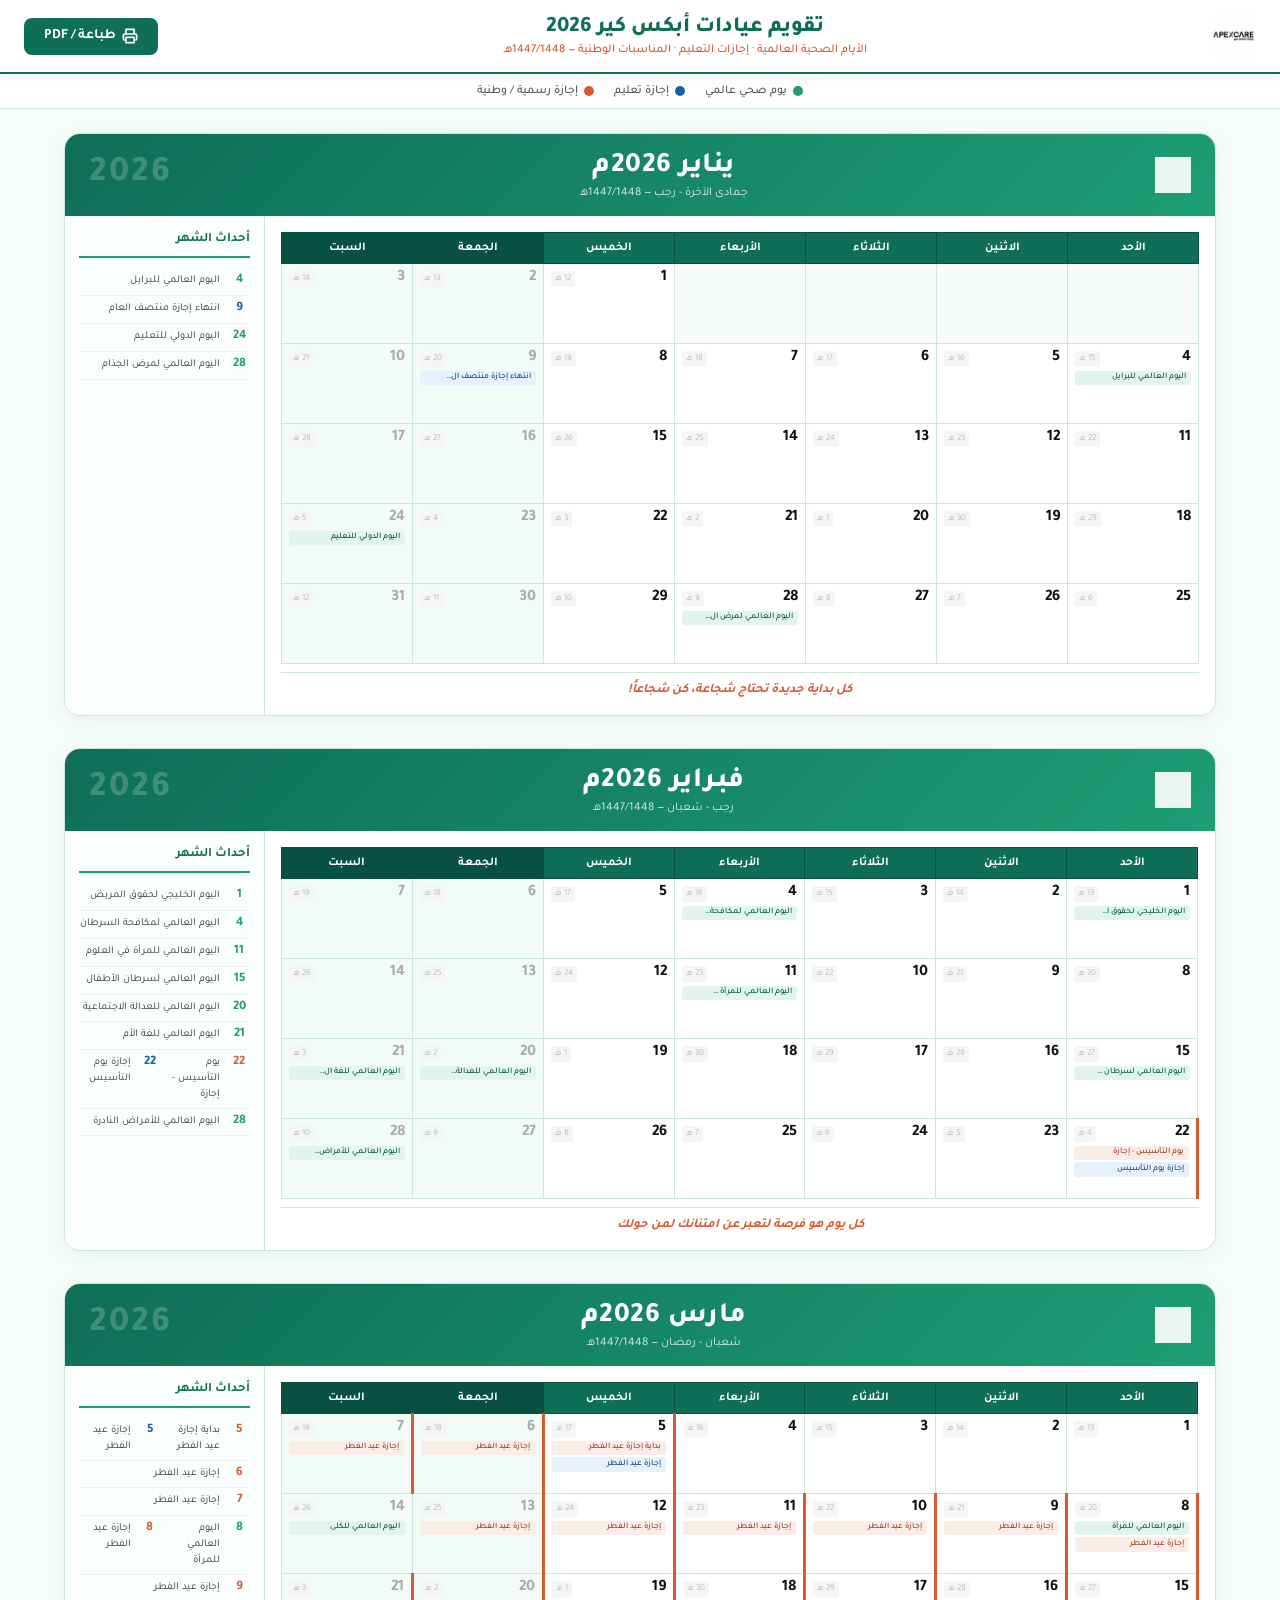
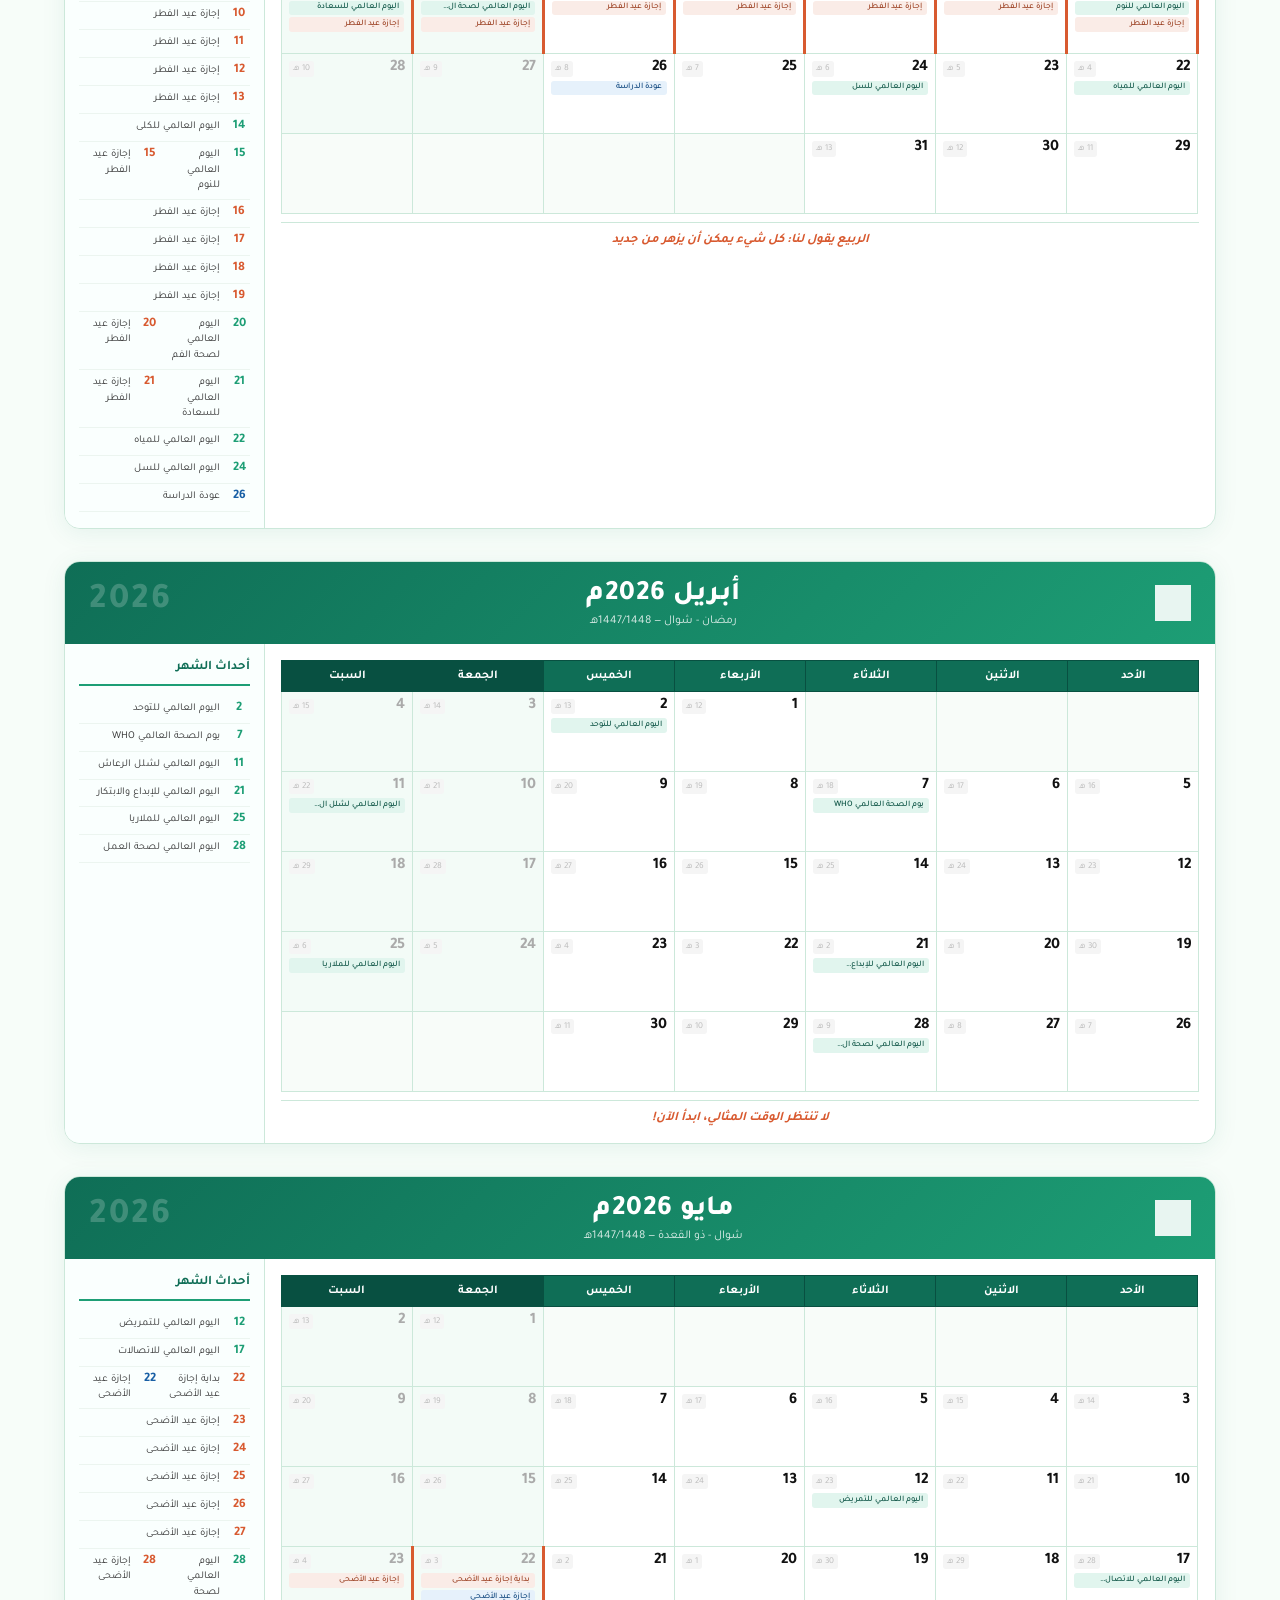
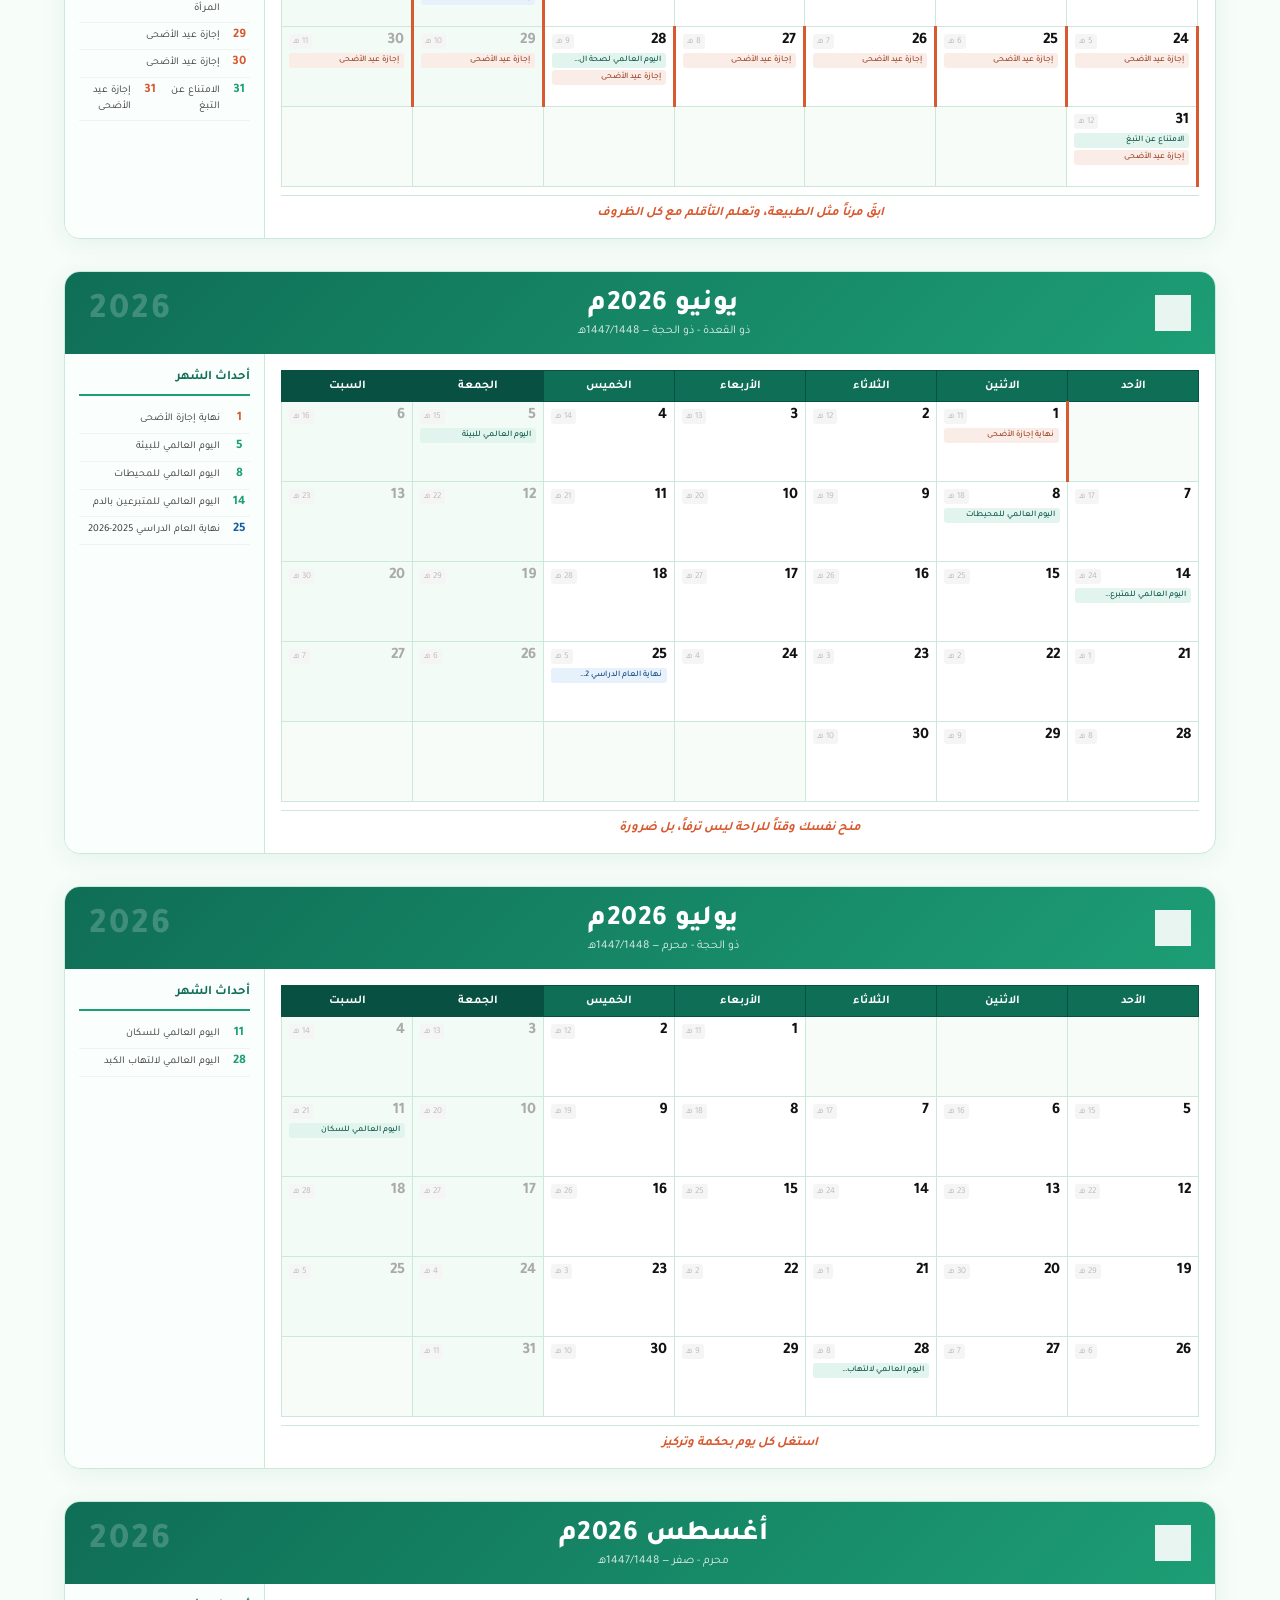
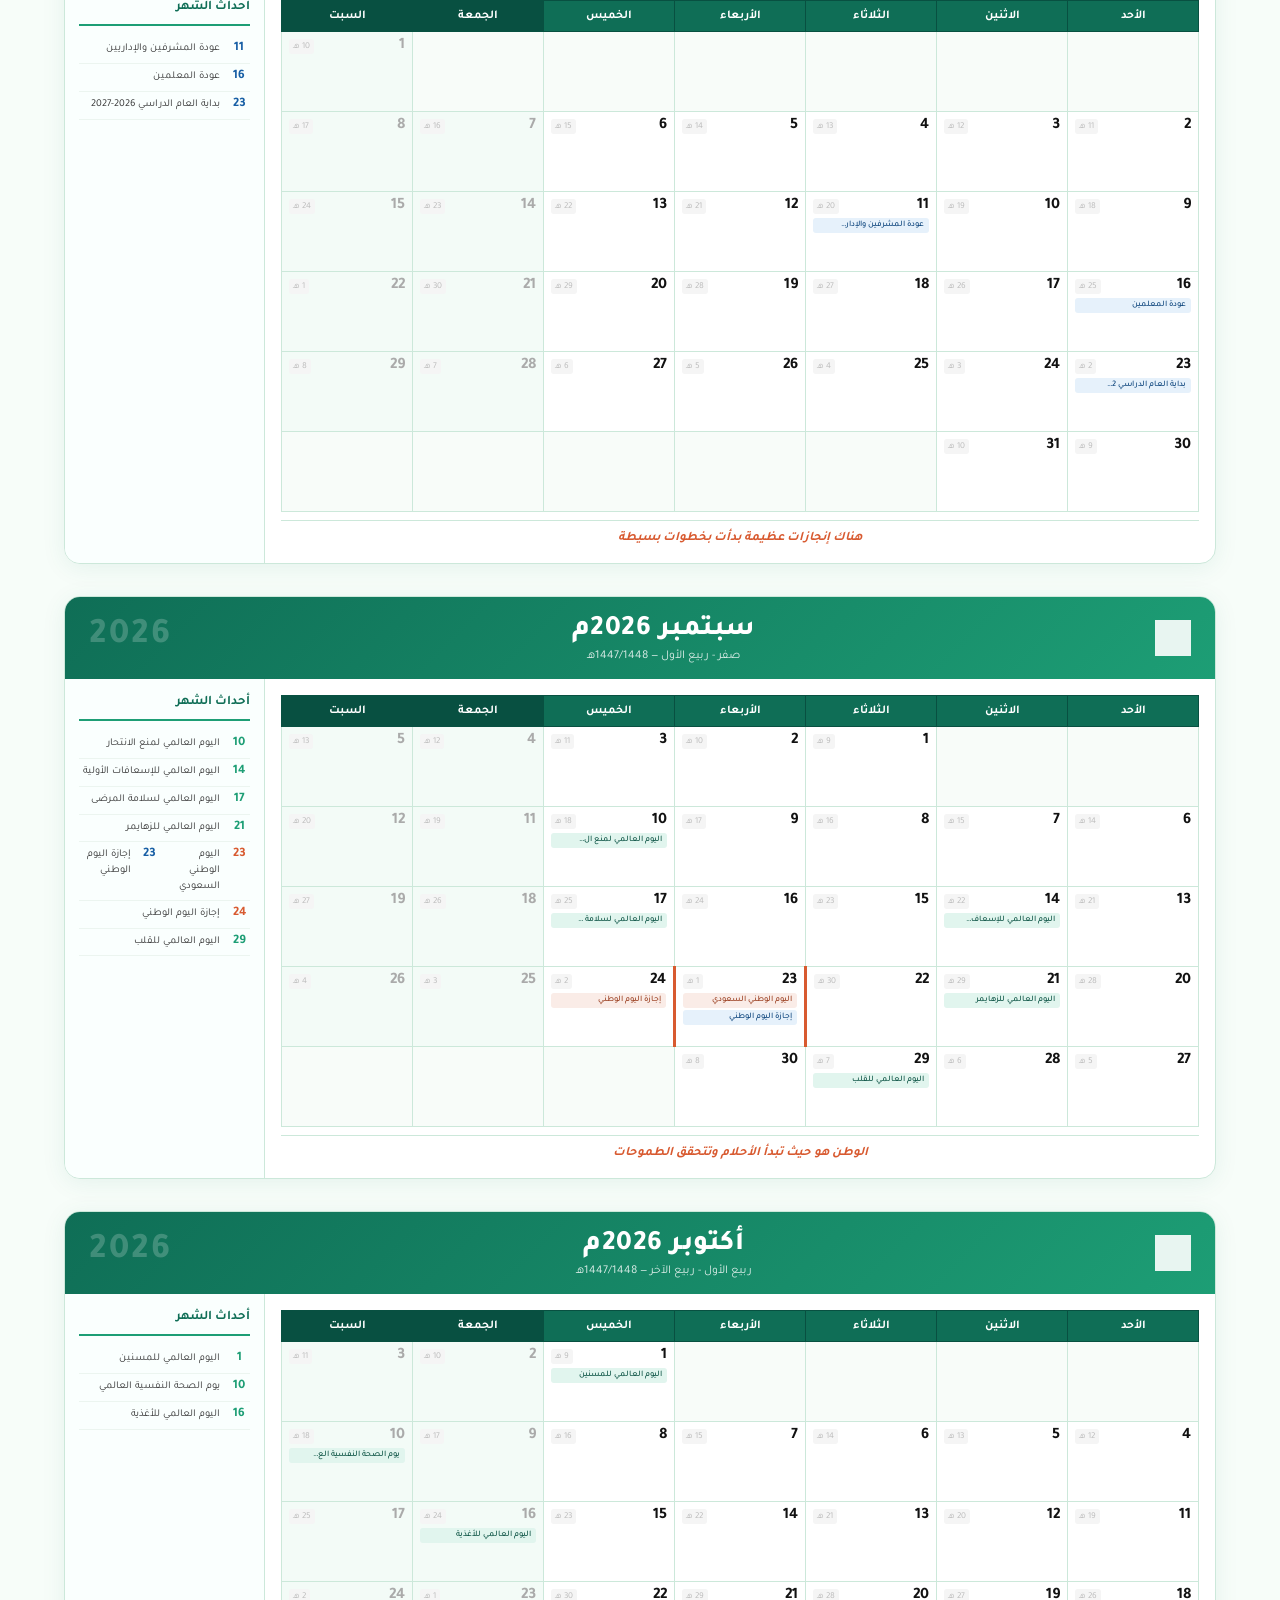
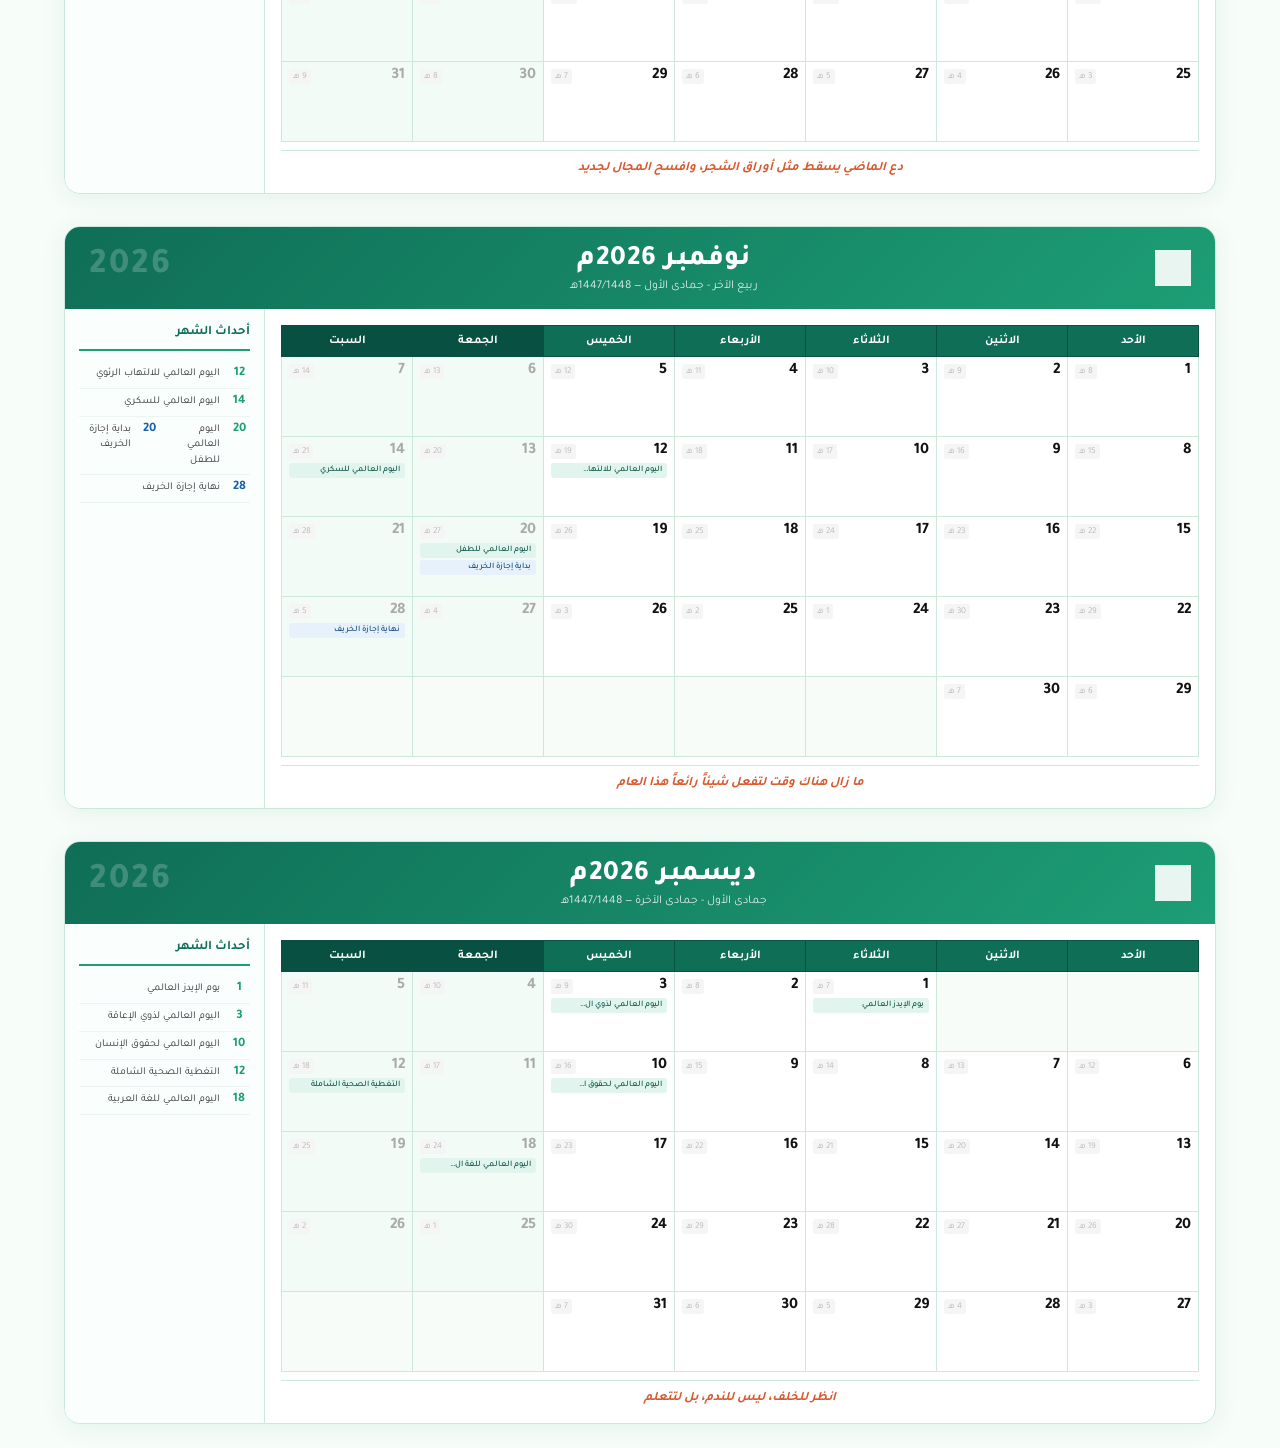
==== APEXCARE_Calendar_2026.html @ df92e503 "Add files via upload" ====
<!DOCTYPE html>
<html lang="ar" dir="rtl">
<head>
<meta charset="UTF-8">
<meta name="viewport" content="width=device-width, initial-scale=1.0">
<title>تقويم أبكس كير 2026</title>
<link rel="preconnect" href="https://fonts.googleapis.com">
<link href="https://fonts.googleapis.com/css2?family=Tajawal:wght@300;400;500;700;800&display=swap" rel="stylesheet">
<style>
:root {
  --green: #0F6E56;
  --green-dark: #085041;
  --green-light: #E1F5EE;
  --green-mid: #1D9E75;
  --coral: #D85A30;
  --coral-light: #FAECE7;
  --blue: #185FA5;
  --blue-light: #E6F1FB;
  --border: #cce8da;
  --bg: #f7fdf9;
}

* { box-sizing: border-box; margin: 0; padding: 0; }

body {
  font-family: 'Tajawal', sans-serif;
  direction: rtl;
  background: var(--bg);
  color: #1a1a1a;
  min-height: 100vh;
}

/* ── SCREEN STYLES ─────────────────────────── */
.screen-only {}

.site-header {
  background: white;
  border-bottom: 2px solid var(--green);
  padding: 14px 24px;
  display: flex;
  align-items: center;
  justify-content: space-between;
  position: sticky;
  top: 0;
  z-index: 100;
  box-shadow: 0 2px 12px rgba(15,110,86,0.08);
}

.site-header img { height: 44px; width: auto; object-fit: contain; }

.header-title { text-align: center; flex: 1; }
.header-title h1 { font-size: 22px; font-weight: 800; color: var(--green); }
.header-title p { font-size: 12px; color: var(--coral); font-weight: 500; margin-top: 2px; }

.print-btn {
  background: var(--green);
  color: white;
  border: none;
  border-radius: 8px;
  padding: 10px 20px;
  font-family: 'Tajawal', sans-serif;
  font-size: 14px;
  font-weight: 600;
  cursor: pointer;
  display: flex;
  align-items: center;
  gap: 6px;
  transition: background 0.2s;
}
.print-btn:hover { background: var(--green-dark); }

.legend-bar {
  display: flex;
  gap: 20px;
  justify-content: center;
  flex-wrap: wrap;
  padding: 10px 24px;
  background: white;
  border-bottom: 1px solid var(--border);
}
.leg {
  display: flex;
  align-items: center;
  gap: 6px;
  font-size: 12px;
  color: #555;
  font-weight: 500;
}
.leg-dot { width: 10px; height: 10px; border-radius: 50%; }

.months-wrapper {
  padding: 24px;
  display: flex;
  flex-direction: column;
  gap: 32px;
  max-width: 1200px;
  margin: 0 auto;
}

/* ── MONTH CARD ─────────────────────────── */
.month-card {
  background: white;
  border-radius: 16px;
  overflow: hidden;
  box-shadow: 0 4px 24px rgba(15,110,86,0.08);
  border: 1px solid var(--border);
}

.month-header {
  display: flex;
  align-items: center;
  justify-content: space-between;
  padding: 16px 24px;
  background: linear-gradient(135deg, var(--green) 0%, var(--green-mid) 100%);
  color: white;
}

.mh-logo { height: 36px; width: auto; filter: brightness(0) invert(1) opacity(0.9); }

.mh-center { text-align: center; flex: 1; }
.mh-name { font-size: 28px; font-weight: 800; letter-spacing: 0.5px; }
.mh-hijri { font-size: 12px; opacity: 0.85; margin-top: 2px; font-weight: 400; }

.mh-year { font-size: 36px; font-weight: 800; opacity: 0.2; letter-spacing: 2px; }

.month-body {
  display: flex;
  gap: 0;
}

.cal-section { flex: 1; padding: 16px 16px 12px; }

/* calendar table */
.cal-tbl { width: 100%; border-collapse: collapse; table-layout: fixed; }

.cal-tbl th {
  background: var(--green);
  color: white;
  text-align: center;
  padding: 8px 4px;
  font-size: 12px;
  font-weight: 600;
  border: 1px solid var(--green-dark);
}
.cal-tbl th.fri-sat { background: var(--green-dark); }

.cal-tbl td {
  border: 1px solid var(--border);
  vertical-align: top;
  padding: 6px 7px 4px;
  height: 80px;
  background: white;
  transition: background 0.15s;
}
.cal-tbl td:hover { background: #f0faf5; }
.cal-tbl td.empty { background: #f8fcf9; }
.cal-tbl td.wknd { background: #f3fbf7; }
.cal-tbl td.has-hol { border-right: 3px solid var(--coral); }

.day-top {
  display: flex;
  justify-content: space-between;
  align-items: flex-start;
  margin-bottom: 4px;
}
.day-num { font-size: 16px; font-weight: 700; line-height: 1; color: #111; }
.wknd .day-num { color: #aaa; }
.day-hj {
  font-size: 9px;
  color: #bbb;
  background: #f5f5f5;
  padding: 1px 4px;
  border-radius: 3px;
  line-height: 1.5;
  margin-top: 1px;
}

.pills { display: flex; flex-direction: column; gap: 2px; }
.pill {
  font-size: 8.5px;
  padding: 1.5px 5px;
  border-radius: 3px;
  white-space: nowrap;
  overflow: hidden;
  text-overflow: ellipsis;
  line-height: 1.4;
  display: block;
  font-weight: 500;
}
.pill-h { background: var(--green-light); color: #085041; }
.pill-e { background: var(--blue-light); color: #0C447C; }
.pill-n { background: var(--coral-light); color: #993C1D; }
.pill-more { background: #f0f0f0; color: #888; }

.month-motto {
  text-align: center;
  font-size: 13px;
  color: var(--coral);
  font-weight: 600;
  padding: 10px 16px 4px;
  border-top: 1px solid var(--border);
  margin-top: 8px;
  font-style: italic;
}

/* sidebar */
.sidebar {
  width: 200px;
  flex-shrink: 0;
  border-right: 1px solid var(--border);
  padding: 16px 14px;
  background: #fafffe;
}

.sb-title {
  font-size: 13px;
  font-weight: 700;
  color: var(--green);
  margin-bottom: 10px;
  padding-bottom: 8px;
  border-bottom: 2px solid var(--green-mid);
}

.sb-item {
  display: flex;
  gap: 8px;
  padding: 5px 0;
  border-bottom: 1px solid #ecf5f0;
  align-items: flex-start;
}
.sb-day {
  font-size: 13px;
  font-weight: 700;
  min-width: 22px;
  text-align: center;
  flex-shrink: 0;
  line-height: 1.3;
}
.sb-name {
  font-size: 10.5px;
  color: #333;
  line-height: 1.5;
  flex: 1;
}
.sb-day.t-h { color: var(--green-mid); }
.sb-day.t-e { color: var(--blue); }
.sb-day.t-n { color: var(--coral); }

/* ── PRINT STYLES ─────────────────────────── */
@media print {
  @page { size: A4 landscape; margin: 8mm; }

  body { background: white; }
  
  .screen-only,
  .site-header,
  .legend-bar,
  .print-btn { display: none !important; }

  .months-wrapper {
    padding: 0;
    gap: 0;
    max-width: none;
  }

  .month-card {
    page-break-after: always;
    break-after: page;
    box-shadow: none;
    border-radius: 0;
    border: none;
    height: 179mm;
    overflow: hidden;
    display: flex;
    flex-direction: column;
  }

  .month-header {
    padding: 4mm 5mm;
    flex-shrink: 0;
    -webkit-print-color-adjust: exact;
    print-color-adjust: exact;
  }

  .mh-logo { height: 10mm; }
  .mh-name { font-size: 18pt; }
  .mh-hijri { font-size: 7.5pt; }
  .mh-year { font-size: 22pt; }

  .month-body { flex: 1; min-height: 0; overflow: hidden; }
  
  .cal-section { padding: 3mm 3mm 2mm; display: flex; flex-direction: column; }
  
  .cal-tbl th { font-size: 7.5pt; padding: 1.5mm 2mm; -webkit-print-color-adjust: exact; print-color-adjust: exact; }
  .cal-tbl td { height: auto; padding: 1mm 1.5mm; }
  .day-num { font-size: 10pt; }
  .day-hj { font-size: 5.5pt; }
  .pill { font-size: 5.5pt; padding: 0.5mm 1.2mm; }

  .month-motto { font-size: 8pt; padding: 1.5mm 0 0; margin-top: 1.5mm; }

  .sidebar { width: 48mm; padding: 3mm 3mm; }
  .sb-title { font-size: 8pt; margin-bottom: 1.5mm; padding-bottom: 1mm; }
  .sb-item { padding: 1mm 0; }
  .sb-day { font-size: 8pt; min-width: 5mm; }
  .sb-name { font-size: 6pt; }

  .cal-tbl td.empty { -webkit-print-color-adjust: exact; print-color-adjust: exact; }
  .cal-tbl td.wknd { -webkit-print-color-adjust: exact; print-color-adjust: exact; }
  .cal-tbl td.has-hol { -webkit-print-color-adjust: exact; print-color-adjust: exact; }
  .pill-h { -webkit-print-color-adjust: exact; print-color-adjust: exact; }
  .pill-e { -webkit-print-color-adjust: exact; print-color-adjust: exact; }
  .pill-n { -webkit-print-color-adjust: exact; print-color-adjust: exact; }
  .sb-day.t-h { -webkit-print-color-adjust: exact; print-color-adjust: exact; }
  .sb-day.t-e { -webkit-print-color-adjust: exact; print-color-adjust: exact; }
  .sb-day.t-n { -webkit-print-color-adjust: exact; print-color-adjust: exact; }
}
</style>
</head>
<body>

<!-- SCREEN HEADER -->
<header class="site-header screen-only">
  <img src="[data-uri]" alt="APEXCARE">
  <div class="header-title">
    <h1>تقويم عيادات أبكس كير 2026</h1>
    <p>الأيام الصحية العالمية · إجازات التعليم · المناسبات الوطنية — 1447/1448هـ</p>
  </div>
  <button class="print-btn" onclick="window.print()">
    <svg width="16" height="16" viewBox="0 0 24 24" fill="none" stroke="currentColor" stroke-width="2.5"><polyline points="6 9 6 2 18 2 18 9"></polyline><path d="M6 18H4a2 2 0 0 1-2-2v-5a2 2 0 0 1 2-2h16a2 2 0 0 1 2 2v5a2 2 0 0 1-2 2h-2"></path><rect x="6" y="14" width="12" height="8"></rect></svg>
    طباعة / PDF
  </button>
</header>

<div class="legend-bar screen-only">
  <span class="leg"><span class="leg-dot" style="background:#1D9E75"></span> يوم صحي عالمي</span>
  <span class="leg"><span class="leg-dot" style="background:#185FA5"></span> إجازة تعليم</span>
  <span class="leg"><span class="leg-dot" style="background:#D85A30"></span> إجازة رسمية / وطنية</span>
</div>

<div class="months-wrapper" id="calRoot"></div>

<script>
const LOGO = "[data-uri]";
const MONTHS = [{"name": "يناير", "hijri": "جمادى الآخرة - رجب", "motto": "كل بداية جديدة تحتاج شجاعة، كن شجاعاً!", "weeks": [[null, null, null, null, {"day": 1, "hd": 12, "evs": [], "wknd": false, "hol": false}, {"day": 2, "hd": 13, "evs": [], "wknd": true, "hol": false}, {"day": 3, "hd": 14, "evs": [], "wknd": true, "hol": false}], [{"day": 4, "hd": 15, "evs": [["h", "اليوم العالمي للبرايل"]], "wknd": false, "hol": false}, {"day": 5, "hd": 16, "evs": [], "wknd": false, "hol": false}, {"day": 6, "hd": 17, "evs": [], "wknd": false, "hol": false}, {"day": 7, "hd": 18, "evs": [], "wknd": false, "hol": false}, {"day": 8, "hd": 19, "evs": [], "wknd": false, "hol": false}, {"day": 9, "hd": 20, "evs": [["e", "انتهاء إجازة منتصف العام"]], "wknd": true, "hol": false}, {"day": 10, "hd": 21, "evs": [], "wknd": true, "hol": false}], [{"day": 11, "hd": 22, "evs": [], "wknd": false, "hol": false}, {"day": 12, "hd": 23, "evs": [], "wknd": false, "hol": false}, {"day": 13, "hd": 24, "evs": [], "wknd": false, "hol": false}, {"day": 14, "hd": 25, "evs": [], "wknd": false, "hol": false}, {"day": 15, "hd": 26, "evs": [], "wknd": false, "hol": false}, {"day": 16, "hd": 27, "evs": [], "wknd": true, "hol": false}, {"day": 17, "hd": 28, "evs": [], "wknd": true, "hol": false}], [{"day": 18, "hd": 29, "evs": [], "wknd": false, "hol": false}, {"day": 19, "hd": 30, "evs": [], "wknd": false, "hol": false}, {"day": 20, "hd": 1, "evs": [], "wknd": false, "hol": false}, {"day": 21, "hd": 2, "evs": [], "wknd": false, "hol": false}, {"day": 22, "hd": 3, "evs": [], "wknd": false, "hol": false}, {"day": 23, "hd": 4, "evs": [], "wknd": true, "hol": false}, {"day": 24, "hd": 5, "evs": [["h", "اليوم الدولي للتعليم"]], "wknd": true, "hol": false}], [{"day": 25, "hd": 6, "evs": [], "wknd": false, "hol": false}, {"day": 26, "hd": 7, "evs": [], "wknd": false, "hol": false}, {"day": 27, "hd": 8, "evs": [], "wknd": false, "hol": false}, {"day": 28, "hd": 9, "evs": [["h", "اليوم العالمي لمرض الجذام"]], "wknd": false, "hol": false}, {"day": 29, "hd": 10, "evs": [], "wknd": false, "hol": false}, {"day": 30, "hd": 11, "evs": [], "wknd": true, "hol": false}, {"day": 31, "hd": 12, "evs": [], "wknd": true, "hol": false}]], "events": [{"d": 4, "evs": [["h", "اليوم العالمي للبرايل"]]}, {"d": 9, "evs": [["e", "انتهاء إجازة منتصف العام"]]}, {"d": 24, "evs": [["h", "اليوم الدولي للتعليم"]]}, {"d": 28, "evs": [["h", "اليوم العالمي لمرض الجذام"]]}]}, {"name": "فبراير", "hijri": "رجب - شعبان", "motto": "كل يوم هو فرصة لتعبر عن امتنانك لمن حولك", "weeks": [[{"day": 1, "hd": 13, "evs": [["h", "اليوم الخليجي لحقوق المريض"]], "wknd": false, "hol": false}, {"day": 2, "hd": 14, "evs": [], "wknd": false, "hol": false}, {"day": 3, "hd": 15, "evs": [], "wknd": false, "hol": false}, {"day": 4, "hd": 16, "evs": [["h", "اليوم العالمي لمكافحة السرطان"]], "wknd": false, "hol": false}, {"day": 5, "hd": 17, "evs": [], "wknd": false, "hol": false}, {"day": 6, "hd": 18, "evs": [], "wknd": true, "hol": false}, {"day": 7, "hd": 19, "evs": [], "wknd": true, "hol": false}], [{"day": 8, "hd": 20, "evs": [], "wknd": false, "hol": false}, {"day": 9, "hd": 21, "evs": [], "wknd": false, "hol": false}, {"day": 10, "hd": 22, "evs": [], "wknd": false, "hol": false}, {"day": 11, "hd": 23, "evs": [["h", "اليوم العالمي للمرأة في العلوم"]], "wknd": false, "hol": false}, {"day": 12, "hd": 24, "evs": [], "wknd": false, "hol": false}, {"day": 13, "hd": 25, "evs": [], "wknd": true, "hol": false}, {"day": 14, "hd": 26, "evs": [], "wknd": true, "hol": false}], [{"day": 15, "hd": 27, "evs": [["h", "اليوم العالمي لسرطان الأطفال"]], "wknd": false, "hol": false}, {"day": 16, "hd": 28, "evs": [], "wknd": false, "hol": false}, {"day": 17, "hd": 29, "evs": [], "wknd": false, "hol": false}, {"day": 18, "hd": 30, "evs": [], "wknd": false, "hol": false}, {"day": 19, "hd": 1, "evs": [], "wknd": false, "hol": false}, {"day": 20, "hd": 2, "evs": [["h", "اليوم العالمي للعدالة الاجتماعية"]], "wknd": true, "hol": false}, {"day": 21, "hd": 3, "evs": [["h", "اليوم العالمي للغة الأم"]], "wknd": true, "hol": false}], [{"day": 22, "hd": 4, "evs": [["n", "يوم التأسيس - إجازة"], ["e", "إجازة يوم التأسيس"]], "wknd": false, "hol": true}, {"day": 23, "hd": 5, "evs": [], "wknd": false, "hol": false}, {"day": 24, "hd": 6, "evs": [], "wknd": false, "hol": false}, {"day": 25, "hd": 7, "evs": [], "wknd": false, "hol": false}, {"day": 26, "hd": 8, "evs": [], "wknd": false, "hol": false}, {"day": 27, "hd": 9, "evs": [], "wknd": true, "hol": false}, {"day": 28, "hd": 10, "evs": [["h", "اليوم العالمي للأمراض النادرة"]], "wknd": true, "hol": false}]], "events": [{"d": 1, "evs": [["h", "اليوم الخليجي لحقوق المريض"]]}, {"d": 4, "evs": [["h", "اليوم العالمي لمكافحة السرطان"]]}, {"d": 11, "evs": [["h", "اليوم العالمي للمرأة في العلوم"]]}, {"d": 15, "evs": [["h", "اليوم العالمي لسرطان الأطفال"]]}, {"d": 20, "evs": [["h", "اليوم العالمي للعدالة الاجتماعية"]]}, {"d": 21, "evs": [["h", "اليوم العالمي للغة الأم"]]}, {"d": 22, "evs": [["n", "يوم التأسيس - إجازة"], ["e", "إجازة يوم التأسيس"]]}, {"d": 28, "evs": [["h", "اليوم العالمي للأمراض النادرة"]]}]}, {"name": "مارس", "hijri": "شعبان - رمضان", "motto": "الربيع يقول لنا: كل شيء يمكن أن يزهر من جديد", "weeks": [[{"day": 1, "hd": 13, "evs": [], "wknd": false, "hol": false}, {"day": 2, "hd": 14, "evs": [], "wknd": false, "hol": false}, {"day": 3, "hd": 15, "evs": [], "wknd": false, "hol": false}, {"day": 4, "hd": 16, "evs": [], "wknd": false, "hol": false}, {"day": 5, "hd": 17, "evs": [["n", "بداية إجازة عيد الفطر"], ["e", "إجازة عيد الفطر"]], "wknd": false, "hol": true}, {"day": 6, "hd": 18, "evs": [["n", "إجازة عيد الفطر"]], "wknd": true, "hol": true}, {"day": 7, "hd": 19, "evs": [["n", "إجازة عيد الفطر"]], "wknd": true, "hol": true}], [{"day": 8, "hd": 20, "evs": [["h", "اليوم العالمي للمرأة"], ["n", "إجازة عيد الفطر"]], "wknd": false, "hol": true}, {"day": 9, "hd": 21, "evs": [["n", "إجازة عيد الفطر"]], "wknd": false, "hol": true}, {"day": 10, "hd": 22, "evs": [["n", "إجازة عيد الفطر"]], "wknd": false, "hol": true}, {"day": 11, "hd": 23, "evs": [["n", "إجازة عيد الفطر"]], "wknd": false, "hol": true}, {"day": 12, "hd": 24, "evs": [["n", "إجازة عيد الفطر"]], "wknd": false, "hol": true}, {"day": 13, "hd": 25, "evs": [["n", "إجازة عيد الفطر"]], "wknd": true, "hol": true}, {"day": 14, "hd": 26, "evs": [["h", "اليوم العالمي للكلى"]], "wknd": true, "hol": false}], [{"day": 15, "hd": 27, "evs": [["h", "اليوم العالمي للنوم"], ["n", "إجازة عيد الفطر"]], "wknd": false, "hol": true}, {"day": 16, "hd": 28, "evs": [["n", "إجازة عيد الفطر"]], "wknd": false, "hol": true}, {"day": 17, "hd": 29, "evs": [["n", "إجازة عيد الفطر"]], "wknd": false, "hol": true}, {"day": 18, "hd": 30, "evs": [["n", "إجازة عيد الفطر"]], "wknd": false, "hol": true}, {"day": 19, "hd": 1, "evs": [["n", "إجازة عيد الفطر"]], "wknd": false, "hol": true}, {"day": 20, "hd": 2, "evs": [["h", "اليوم العالمي لصحة الفم"], ["n", "إجازة عيد الفطر"]], "wknd": true, "hol": true}, {"day": 21, "hd": 3, "evs": [["h", "اليوم العالمي للسعادة"], ["n", "إجازة عيد الفطر"]], "wknd": true, "hol": true}], [{"day": 22, "hd": 4, "evs": [["h", "اليوم العالمي للمياه"]], "wknd": false, "hol": false}, {"day": 23, "hd": 5, "evs": [], "wknd": false, "hol": false}, {"day": 24, "hd": 6, "evs": [["h", "اليوم العالمي للسل"]], "wknd": false, "hol": false}, {"day": 25, "hd": 7, "evs": [], "wknd": false, "hol": false}, {"day": 26, "hd": 8, "evs": [["e", "عودة الدراسة"]], "wknd": false, "hol": false}, {"day": 27, "hd": 9, "evs": [], "wknd": true, "hol": false}, {"day": 28, "hd": 10, "evs": [], "wknd": true, "hol": false}], [{"day": 29, "hd": 11, "evs": [], "wknd": false, "hol": false}, {"day": 30, "hd": 12, "evs": [], "wknd": false, "hol": false}, {"day": 31, "hd": 13, "evs": [], "wknd": false, "hol": false}, null, null, null, null]], "events": [{"d": 5, "evs": [["n", "بداية إجازة عيد الفطر"], ["e", "إجازة عيد الفطر"]]}, {"d": 6, "evs": [["n", "إجازة عيد الفطر"]]}, {"d": 7, "evs": [["n", "إجازة عيد الفطر"]]}, {"d": 8, "evs": [["h", "اليوم العالمي للمرأة"], ["n", "إجازة عيد الفطر"]]}, {"d": 9, "evs": [["n", "إجازة عيد الفطر"]]}, {"d": 10, "evs": [["n", "إجازة عيد الفطر"]]}, {"d": 11, "evs": [["n", "إجازة عيد الفطر"]]}, {"d": 12, "evs": [["n", "إجازة عيد الفطر"]]}, {"d": 13, "evs": [["n", "إجازة عيد الفطر"]]}, {"d": 14, "evs": [["h", "اليوم العالمي للكلى"]]}, {"d": 15, "evs": [["h", "اليوم العالمي للنوم"], ["n", "إجازة عيد الفطر"]]}, {"d": 16, "evs": [["n", "إجازة عيد الفطر"]]}, {"d": 17, "evs": [["n", "إجازة عيد الفطر"]]}, {"d": 18, "evs": [["n", "إجازة عيد الفطر"]]}, {"d": 19, "evs": [["n", "إجازة عيد الفطر"]]}, {"d": 20, "evs": [["h", "اليوم العالمي لصحة الفم"], ["n", "إجازة عيد الفطر"]]}, {"d": 21, "evs": [["h", "اليوم العالمي للسعادة"], ["n", "إجازة عيد الفطر"]]}, {"d": 22, "evs": [["h", "اليوم العالمي للمياه"]]}, {"d": 24, "evs": [["h", "اليوم العالمي للسل"]]}, {"d": 26, "evs": [["e", "عودة الدراسة"]]}]}, {"name": "أبريل", "hijri": "رمضان - شوال", "motto": "لا تنتظر الوقت المثالي، ابدأ الآن!", "weeks": [[null, null, null, {"day": 1, "hd": 12, "evs": [], "wknd": false, "hol": false}, {"day": 2, "hd": 13, "evs": [["h", "اليوم العالمي للتوحد"]], "wknd": false, "hol": false}, {"day": 3, "hd": 14, "evs": [], "wknd": true, "hol": false}, {"day": 4, "hd": 15, "evs": [], "wknd": true, "hol": false}], [{"day": 5, "hd": 16, "evs": [], "wknd": false, "hol": false}, {"day": 6, "hd": 17, "evs": [], "wknd": false, "hol": false}, {"day": 7, "hd": 18, "evs": [["h", "يوم الصحة العالمي WHO"]], "wknd": false, "hol": false}, {"day": 8, "hd": 19, "evs": [], "wknd": false, "hol": false}, {"day": 9, "hd": 20, "evs": [], "wknd": false, "hol": false}, {"day": 10, "hd": 21, "evs": [], "wknd": true, "hol": false}, {"day": 11, "hd": 22, "evs": [["h", "اليوم العالمي لشلل الرعاش"]], "wknd": true, "hol": false}], [{"day": 12, "hd": 23, "evs": [], "wknd": false, "hol": false}, {"day": 13, "hd": 24, "evs": [], "wknd": false, "hol": false}, {"day": 14, "hd": 25, "evs": [], "wknd": false, "hol": false}, {"day": 15, "hd": 26, "evs": [], "wknd": false, "hol": false}, {"day": 16, "hd": 27, "evs": [], "wknd": false, "hol": false}, {"day": 17, "hd": 28, "evs": [], "wknd": true, "hol": false}, {"day": 18, "hd": 29, "evs": [], "wknd": true, "hol": false}], [{"day": 19, "hd": 30, "evs": [], "wknd": false, "hol": false}, {"day": 20, "hd": 1, "evs": [], "wknd": false, "hol": false}, {"day": 21, "hd": 2, "evs": [["h", "اليوم العالمي للإبداع والابتكار"]], "wknd": false, "hol": false}, {"day": 22, "hd": 3, "evs": [], "wknd": false, "hol": false}, {"day": 23, "hd": 4, "evs": [], "wknd": false, "hol": false}, {"day": 24, "hd": 5, "evs": [], "wknd": true, "hol": false}, {"day": 25, "hd": 6, "evs": [["h", "اليوم العالمي للملاريا"]], "wknd": true, "hol": false}], [{"day": 26, "hd": 7, "evs": [], "wknd": false, "hol": false}, {"day": 27, "hd": 8, "evs": [], "wknd": false, "hol": false}, {"day": 28, "hd": 9, "evs": [["h", "اليوم العالمي لصحة العمل"]], "wknd": false, "hol": false}, {"day": 29, "hd": 10, "evs": [], "wknd": false, "hol": false}, {"day": 30, "hd": 11, "evs": [], "wknd": false, "hol": false}, null, null]], "events": [{"d": 2, "evs": [["h", "اليوم العالمي للتوحد"]]}, {"d": 7, "evs": [["h", "يوم الصحة العالمي WHO"]]}, {"d": 11, "evs": [["h", "اليوم العالمي لشلل الرعاش"]]}, {"d": 21, "evs": [["h", "اليوم العالمي للإبداع والابتكار"]]}, {"d": 25, "evs": [["h", "اليوم العالمي للملاريا"]]}, {"d": 28, "evs": [["h", "اليوم العالمي لصحة العمل"]]}]}, {"name": "مايو", "hijri": "شوال - ذو القعدة", "motto": "ابقَ مرناً مثل الطبيعة، وتعلم التأقلم مع كل الظروف", "weeks": [[null, null, null, null, null, {"day": 1, "hd": 12, "evs": [], "wknd": true, "hol": false}, {"day": 2, "hd": 13, "evs": [], "wknd": true, "hol": false}], [{"day": 3, "hd": 14, "evs": [], "wknd": false, "hol": false}, {"day": 4, "hd": 15, "evs": [], "wknd": false, "hol": false}, {"day": 5, "hd": 16, "evs": [], "wknd": false, "hol": false}, {"day": 6, "hd": 17, "evs": [], "wknd": false, "hol": false}, {"day": 7, "hd": 18, "evs": [], "wknd": false, "hol": false}, {"day": 8, "hd": 19, "evs": [], "wknd": true, "hol": false}, {"day": 9, "hd": 20, "evs": [], "wknd": true, "hol": false}], [{"day": 10, "hd": 21, "evs": [], "wknd": false, "hol": false}, {"day": 11, "hd": 22, "evs": [], "wknd": false, "hol": false}, {"day": 12, "hd": 23, "evs": [["h", "اليوم العالمي للتمريض"]], "wknd": false, "hol": false}, {"day": 13, "hd": 24, "evs": [], "wknd": false, "hol": false}, {"day": 14, "hd": 25, "evs": [], "wknd": false, "hol": false}, {"day": 15, "hd": 26, "evs": [], "wknd": true, "hol": false}, {"day": 16, "hd": 27, "evs": [], "wknd": true, "hol": false}], [{"day": 17, "hd": 28, "evs": [["h", "اليوم العالمي للاتصالات"]], "wknd": false, "hol": false}, {"day": 18, "hd": 29, "evs": [], "wknd": false, "hol": false}, {"day": 19, "hd": 30, "evs": [], "wknd": false, "hol": false}, {"day": 20, "hd": 1, "evs": [], "wknd": false, "hol": false}, {"day": 21, "hd": 2, "evs": [], "wknd": false, "hol": false}, {"day": 22, "hd": 3, "evs": [["n", "بداية إجازة عيد الأضحى"], ["e", "إجازة عيد الأضحى"]], "wknd": true, "hol": true}, {"day": 23, "hd": 4, "evs": [["n", "إجازة عيد الأضحى"]], "wknd": true, "hol": true}], [{"day": 24, "hd": 5, "evs": [["n", "إجازة عيد الأضحى"]], "wknd": false, "hol": true}, {"day": 25, "hd": 6, "evs": [["n", "إجازة عيد الأضحى"]], "wknd": false, "hol": true}, {"day": 26, "hd": 7, "evs": [["n", "إجازة عيد الأضحى"]], "wknd": false, "hol": true}, {"day": 27, "hd": 8, "evs": [["n", "إجازة عيد الأضحى"]], "wknd": false, "hol": true}, {"day": 28, "hd": 9, "evs": [["h", "اليوم العالمي لصحة المرأة"], ["n", "إجازة عيد الأضحى"]], "wknd": false, "hol": true}, {"day": 29, "hd": 10, "evs": [["n", "إجازة عيد الأضحى"]], "wknd": true, "hol": true}, {"day": 30, "hd": 11, "evs": [["n", "إجازة عيد الأضحى"]], "wknd": true, "hol": true}], [{"day": 31, "hd": 12, "evs": [["h", "الامتناع عن التبغ"], ["n", "إجازة عيد الأضحى"]], "wknd": false, "hol": true}, null, null, null, null, null, null]], "events": [{"d": 12, "evs": [["h", "اليوم العالمي للتمريض"]]}, {"d": 17, "evs": [["h", "اليوم العالمي للاتصالات"]]}, {"d": 22, "evs": [["n", "بداية إجازة عيد الأضحى"], ["e", "إجازة عيد الأضحى"]]}, {"d": 23, "evs": [["n", "إجازة عيد الأضحى"]]}, {"d": 24, "evs": [["n", "إجازة عيد الأضحى"]]}, {"d": 25, "evs": [["n", "إجازة عيد الأضحى"]]}, {"d": 26, "evs": [["n", "إجازة عيد الأضحى"]]}, {"d": 27, "evs": [["n", "إجازة عيد الأضحى"]]}, {"d": 28, "evs": [["h", "اليوم العالمي لصحة المرأة"], ["n", "إجازة عيد الأضحى"]]}, {"d": 29, "evs": [["n", "إجازة عيد الأضحى"]]}, {"d": 30, "evs": [["n", "إجازة عيد الأضحى"]]}, {"d": 31, "evs": [["h", "الامتناع عن التبغ"], ["n", "إجازة عيد الأضحى"]]}]}, {"name": "يونيو", "hijri": "ذو القعدة - ذو الحجة", "motto": "منح نفسك وقتاً للراحة ليس ترفاً، بل ضرورة", "weeks": [[null, {"day": 1, "hd": 11, "evs": [["n", "نهاية إجازة الأضحى"]], "wknd": false, "hol": true}, {"day": 2, "hd": 12, "evs": [], "wknd": false, "hol": false}, {"day": 3, "hd": 13, "evs": [], "wknd": false, "hol": false}, {"day": 4, "hd": 14, "evs": [], "wknd": false, "hol": false}, {"day": 5, "hd": 15, "evs": [["h", "اليوم العالمي للبيئة"]], "wknd": true, "hol": false}, {"day": 6, "hd": 16, "evs": [], "wknd": true, "hol": false}], [{"day": 7, "hd": 17, "evs": [], "wknd": false, "hol": false}, {"day": 8, "hd": 18, "evs": [["h", "اليوم العالمي للمحيطات"]], "wknd": false, "hol": false}, {"day": 9, "hd": 19, "evs": [], "wknd": false, "hol": false}, {"day": 10, "hd": 20, "evs": [], "wknd": false, "hol": false}, {"day": 11, "hd": 21, "evs": [], "wknd": false, "hol": false}, {"day": 12, "hd": 22, "evs": [], "wknd": true, "hol": false}, {"day": 13, "hd": 23, "evs": [], "wknd": true, "hol": false}], [{"day": 14, "hd": 24, "evs": [["h", "اليوم العالمي للمتبرعين بالدم"]], "wknd": false, "hol": false}, {"day": 15, "hd": 25, "evs": [], "wknd": false, "hol": false}, {"day": 16, "hd": 26, "evs": [], "wknd": false, "hol": false}, {"day": 17, "hd": 27, "evs": [], "wknd": false, "hol": false}, {"day": 18, "hd": 28, "evs": [], "wknd": false, "hol": false}, {"day": 19, "hd": 29, "evs": [], "wknd": true, "hol": false}, {"day": 20, "hd": 30, "evs": [], "wknd": true, "hol": false}], [{"day": 21, "hd": 1, "evs": [], "wknd": false, "hol": false}, {"day": 22, "hd": 2, "evs": [], "wknd": false, "hol": false}, {"day": 23, "hd": 3, "evs": [], "wknd": false, "hol": false}, {"day": 24, "hd": 4, "evs": [], "wknd": false, "hol": false}, {"day": 25, "hd": 5, "evs": [["e", "نهاية العام الدراسي 2025-2026"]], "wknd": false, "hol": false}, {"day": 26, "hd": 6, "evs": [], "wknd": true, "hol": false}, {"day": 27, "hd": 7, "evs": [], "wknd": true, "hol": false}], [{"day": 28, "hd": 8, "evs": [], "wknd": false, "hol": false}, {"day": 29, "hd": 9, "evs": [], "wknd": false, "hol": false}, {"day": 30, "hd": 10, "evs": [], "wknd": false, "hol": false}, null, null, null, null]], "events": [{"d": 1, "evs": [["n", "نهاية إجازة الأضحى"]]}, {"d": 5, "evs": [["h", "اليوم العالمي للبيئة"]]}, {"d": 8, "evs": [["h", "اليوم العالمي للمحيطات"]]}, {"d": 14, "evs": [["h", "اليوم العالمي للمتبرعين بالدم"]]}, {"d": 25, "evs": [["e", "نهاية العام الدراسي 2025-2026"]]}]}, {"name": "يوليو", "hijri": "ذو الحجة - محرم", "motto": "استغل كل يوم بحكمة وتركيز", "weeks": [[null, null, null, {"day": 1, "hd": 11, "evs": [], "wknd": false, "hol": false}, {"day": 2, "hd": 12, "evs": [], "wknd": false, "hol": false}, {"day": 3, "hd": 13, "evs": [], "wknd": true, "hol": false}, {"day": 4, "hd": 14, "evs": [], "wknd": true, "hol": false}], [{"day": 5, "hd": 15, "evs": [], "wknd": false, "hol": false}, {"day": 6, "hd": 16, "evs": [], "wknd": false, "hol": false}, {"day": 7, "hd": 17, "evs": [], "wknd": false, "hol": false}, {"day": 8, "hd": 18, "evs": [], "wknd": false, "hol": false}, {"day": 9, "hd": 19, "evs": [], "wknd": false, "hol": false}, {"day": 10, "hd": 20, "evs": [], "wknd": true, "hol": false}, {"day": 11, "hd": 21, "evs": [["h", "اليوم العالمي للسكان"]], "wknd": true, "hol": false}], [{"day": 12, "hd": 22, "evs": [], "wknd": false, "hol": false}, {"day": 13, "hd": 23, "evs": [], "wknd": false, "hol": false}, {"day": 14, "hd": 24, "evs": [], "wknd": false, "hol": false}, {"day": 15, "hd": 25, "evs": [], "wknd": false, "hol": false}, {"day": 16, "hd": 26, "evs": [], "wknd": false, "hol": false}, {"day": 17, "hd": 27, "evs": [], "wknd": true, "hol": false}, {"day": 18, "hd": 28, "evs": [], "wknd": true, "hol": false}], [{"day": 19, "hd": 29, "evs": [], "wknd": false, "hol": false}, {"day": 20, "hd": 30, "evs": [], "wknd": false, "hol": false}, {"day": 21, "hd": 1, "evs": [], "wknd": false, "hol": false}, {"day": 22, "hd": 2, "evs": [], "wknd": false, "hol": false}, {"day": 23, "hd": 3, "evs": [], "wknd": false, "hol": false}, {"day": 24, "hd": 4, "evs": [], "wknd": true, "hol": false}, {"day": 25, "hd": 5, "evs": [], "wknd": true, "hol": false}], [{"day": 26, "hd": 6, "evs": [], "wknd": false, "hol": false}, {"day": 27, "hd": 7, "evs": [], "wknd": false, "hol": false}, {"day": 28, "hd": 8, "evs": [["h", "اليوم العالمي لالتهاب الكبد"]], "wknd": false, "hol": false}, {"day": 29, "hd": 9, "evs": [], "wknd": false, "hol": false}, {"day": 30, "hd": 10, "evs": [], "wknd": false, "hol": false}, {"day": 31, "hd": 11, "evs": [], "wknd": true, "hol": false}, null]], "events": [{"d": 11, "evs": [["h", "اليوم العالمي للسكان"]]}, {"d": 28, "evs": [["h", "اليوم العالمي لالتهاب الكبد"]]}]}, {"name": "أغسطس", "hijri": "محرم - صفر", "motto": "هناك إنجازات عظيمة بدأت بخطوات بسيطة", "weeks": [[null, null, null, null, null, null, {"day": 1, "hd": 10, "evs": [], "wknd": true, "hol": false}], [{"day": 2, "hd": 11, "evs": [], "wknd": false, "hol": false}, {"day": 3, "hd": 12, "evs": [], "wknd": false, "hol": false}, {"day": 4, "hd": 13, "evs": [], "wknd": false, "hol": false}, {"day": 5, "hd": 14, "evs": [], "wknd": false, "hol": false}, {"day": 6, "hd": 15, "evs": [], "wknd": false, "hol": false}, {"day": 7, "hd": 16, "evs": [], "wknd": true, "hol": false}, {"day": 8, "hd": 17, "evs": [], "wknd": true, "hol": false}], [{"day": 9, "hd": 18, "evs": [], "wknd": false, "hol": false}, {"day": 10, "hd": 19, "evs": [], "wknd": false, "hol": false}, {"day": 11, "hd": 20, "evs": [["e", "عودة المشرفين والإداريين"]], "wknd": false, "hol": false}, {"day": 12, "hd": 21, "evs": [], "wknd": false, "hol": false}, {"day": 13, "hd": 22, "evs": [], "wknd": false, "hol": false}, {"day": 14, "hd": 23, "evs": [], "wknd": true, "hol": false}, {"day": 15, "hd": 24, "evs": [], "wknd": true, "hol": false}], [{"day": 16, "hd": 25, "evs": [["e", "عودة المعلمين"]], "wknd": false, "hol": false}, {"day": 17, "hd": 26, "evs": [], "wknd": false, "hol": false}, {"day": 18, "hd": 27, "evs": [], "wknd": false, "hol": false}, {"day": 19, "hd": 28, "evs": [], "wknd": false, "hol": false}, {"day": 20, "hd": 29, "evs": [], "wknd": false, "hol": false}, {"day": 21, "hd": 30, "evs": [], "wknd": true, "hol": false}, {"day": 22, "hd": 1, "evs": [], "wknd": true, "hol": false}], [{"day": 23, "hd": 2, "evs": [["e", "بداية العام الدراسي 2026-2027"]], "wknd": false, "hol": false}, {"day": 24, "hd": 3, "evs": [], "wknd": false, "hol": false}, {"day": 25, "hd": 4, "evs": [], "wknd": false, "hol": false}, {"day": 26, "hd": 5, "evs": [], "wknd": false, "hol": false}, {"day": 27, "hd": 6, "evs": [], "wknd": false, "hol": false}, {"day": 28, "hd": 7, "evs": [], "wknd": true, "hol": false}, {"day": 29, "hd": 8, "evs": [], "wknd": true, "hol": false}], [{"day": 30, "hd": 9, "evs": [], "wknd": false, "hol": false}, {"day": 31, "hd": 10, "evs": [], "wknd": false, "hol": false}, null, null, null, null, null]], "events": [{"d": 11, "evs": [["e", "عودة المشرفين والإداريين"]]}, {"d": 16, "evs": [["e", "عودة المعلمين"]]}, {"d": 23, "evs": [["e", "بداية العام الدراسي 2026-2027"]]}]}, {"name": "سبتمبر", "hijri": "صفر - ربيع الأول", "motto": "الوطن هو حيث تبدأ الأحلام وتتحقق الطموحات", "weeks": [[null, null, {"day": 1, "hd": 9, "evs": [], "wknd": false, "hol": false}, {"day": 2, "hd": 10, "evs": [], "wknd": false, "hol": false}, {"day": 3, "hd": 11, "evs": [], "wknd": false, "hol": false}, {"day": 4, "hd": 12, "evs": [], "wknd": true, "hol": false}, {"day": 5, "hd": 13, "evs": [], "wknd": true, "hol": false}], [{"day": 6, "hd": 14, "evs": [], "wknd": false, "hol": false}, {"day": 7, "hd": 15, "evs": [], "wknd": false, "hol": false}, {"day": 8, "hd": 16, "evs": [], "wknd": false, "hol": false}, {"day": 9, "hd": 17, "evs": [], "wknd": false, "hol": false}, {"day": 10, "hd": 18, "evs": [["h", "اليوم العالمي لمنع الانتحار"]], "wknd": false, "hol": false}, {"day": 11, "hd": 19, "evs": [], "wknd": true, "hol": false}, {"day": 12, "hd": 20, "evs": [], "wknd": true, "hol": false}], [{"day": 13, "hd": 21, "evs": [], "wknd": false, "hol": false}, {"day": 14, "hd": 22, "evs": [["h", "اليوم العالمي للإسعافات الأولية"]], "wknd": false, "hol": false}, {"day": 15, "hd": 23, "evs": [], "wknd": false, "hol": false}, {"day": 16, "hd": 24, "evs": [], "wknd": false, "hol": false}, {"day": 17, "hd": 25, "evs": [["h", "اليوم العالمي لسلامة المرضى"]], "wknd": false, "hol": false}, {"day": 18, "hd": 26, "evs": [], "wknd": true, "hol": false}, {"day": 19, "hd": 27, "evs": [], "wknd": true, "hol": false}], [{"day": 20, "hd": 28, "evs": [], "wknd": false, "hol": false}, {"day": 21, "hd": 29, "evs": [["h", "اليوم العالمي للزهايمر"]], "wknd": false, "hol": false}, {"day": 22, "hd": 30, "evs": [], "wknd": false, "hol": false}, {"day": 23, "hd": 1, "evs": [["n", "اليوم الوطني السعودي"], ["e", "إجازة اليوم الوطني"]], "wknd": false, "hol": true}, {"day": 24, "hd": 2, "evs": [["n", "إجازة اليوم الوطني"]], "wknd": false, "hol": true}, {"day": 25, "hd": 3, "evs": [], "wknd": true, "hol": false}, {"day": 26, "hd": 4, "evs": [], "wknd": true, "hol": false}], [{"day": 27, "hd": 5, "evs": [], "wknd": false, "hol": false}, {"day": 28, "hd": 6, "evs": [], "wknd": false, "hol": false}, {"day": 29, "hd": 7, "evs": [["h", "اليوم العالمي للقلب"]], "wknd": false, "hol": false}, {"day": 30, "hd": 8, "evs": [], "wknd": false, "hol": false}, null, null, null]], "events": [{"d": 10, "evs": [["h", "اليوم العالمي لمنع الانتحار"]]}, {"d": 14, "evs": [["h", "اليوم العالمي للإسعافات الأولية"]]}, {"d": 17, "evs": [["h", "اليوم العالمي لسلامة المرضى"]]}, {"d": 21, "evs": [["h", "اليوم العالمي للزهايمر"]]}, {"d": 23, "evs": [["n", "اليوم الوطني السعودي"], ["e", "إجازة اليوم الوطني"]]}, {"d": 24, "evs": [["n", "إجازة اليوم الوطني"]]}, {"d": 29, "evs": [["h", "اليوم العالمي للقلب"]]}]}, {"name": "أكتوبر", "hijri": "ربيع الأول - ربيع الآخر", "motto": "دع الماضي يسقط مثل أوراق الشجر، وافسح المجال لجديد", "weeks": [[null, null, null, null, {"day": 1, "hd": 9, "evs": [["h", "اليوم العالمي للمسنين"]], "wknd": false, "hol": false}, {"day": 2, "hd": 10, "evs": [], "wknd": true, "hol": false}, {"day": 3, "hd": 11, "evs": [], "wknd": true, "hol": false}], [{"day": 4, "hd": 12, "evs": [], "wknd": false, "hol": false}, {"day": 5, "hd": 13, "evs": [], "wknd": false, "hol": false}, {"day": 6, "hd": 14, "evs": [], "wknd": false, "hol": false}, {"day": 7, "hd": 15, "evs": [], "wknd": false, "hol": false}, {"day": 8, "hd": 16, "evs": [], "wknd": false, "hol": false}, {"day": 9, "hd": 17, "evs": [], "wknd": true, "hol": false}, {"day": 10, "hd": 18, "evs": [["h", "يوم الصحة النفسية العالمي"]], "wknd": true, "hol": false}], [{"day": 11, "hd": 19, "evs": [], "wknd": false, "hol": false}, {"day": 12, "hd": 20, "evs": [], "wknd": false, "hol": false}, {"day": 13, "hd": 21, "evs": [], "wknd": false, "hol": false}, {"day": 14, "hd": 22, "evs": [], "wknd": false, "hol": false}, {"day": 15, "hd": 23, "evs": [], "wknd": false, "hol": false}, {"day": 16, "hd": 24, "evs": [["h", "اليوم العالمي للأغذية"]], "wknd": true, "hol": false}, {"day": 17, "hd": 25, "evs": [], "wknd": true, "hol": false}], [{"day": 18, "hd": 26, "evs": [], "wknd": false, "hol": false}, {"day": 19, "hd": 27, "evs": [], "wknd": false, "hol": false}, {"day": 20, "hd": 28, "evs": [], "wknd": false, "hol": false}, {"day": 21, "hd": 29, "evs": [], "wknd": false, "hol": false}, {"day": 22, "hd": 30, "evs": [], "wknd": false, "hol": false}, {"day": 23, "hd": 1, "evs": [], "wknd": true, "hol": false}, {"day": 24, "hd": 2, "evs": [], "wknd": true, "hol": false}], [{"day": 25, "hd": 3, "evs": [], "wknd": false, "hol": false}, {"day": 26, "hd": 4, "evs": [], "wknd": false, "hol": false}, {"day": 27, "hd": 5, "evs": [], "wknd": false, "hol": false}, {"day": 28, "hd": 6, "evs": [], "wknd": false, "hol": false}, {"day": 29, "hd": 7, "evs": [], "wknd": false, "hol": false}, {"day": 30, "hd": 8, "evs": [], "wknd": true, "hol": false}, {"day": 31, "hd": 9, "evs": [], "wknd": true, "hol": false}]], "events": [{"d": 1, "evs": [["h", "اليوم العالمي للمسنين"]]}, {"d": 10, "evs": [["h", "يوم الصحة النفسية العالمي"]]}, {"d": 16, "evs": [["h", "اليوم العالمي للأغذية"]]}]}, {"name": "نوفمبر", "hijri": "ربيع الآخر - جمادى الأول", "motto": "ما زال هناك وقت لتفعل شيئاً رائعاً هذا العام", "weeks": [[{"day": 1, "hd": 8, "evs": [], "wknd": false, "hol": false}, {"day": 2, "hd": 9, "evs": [], "wknd": false, "hol": false}, {"day": 3, "hd": 10, "evs": [], "wknd": false, "hol": false}, {"day": 4, "hd": 11, "evs": [], "wknd": false, "hol": false}, {"day": 5, "hd": 12, "evs": [], "wknd": false, "hol": false}, {"day": 6, "hd": 13, "evs": [], "wknd": true, "hol": false}, {"day": 7, "hd": 14, "evs": [], "wknd": true, "hol": false}], [{"day": 8, "hd": 15, "evs": [], "wknd": false, "hol": false}, {"day": 9, "hd": 16, "evs": [], "wknd": false, "hol": false}, {"day": 10, "hd": 17, "evs": [], "wknd": false, "hol": false}, {"day": 11, "hd": 18, "evs": [], "wknd": false, "hol": false}, {"day": 12, "hd": 19, "evs": [["h", "اليوم العالمي للالتهاب الرئوي"]], "wknd": false, "hol": false}, {"day": 13, "hd": 20, "evs": [], "wknd": true, "hol": false}, {"day": 14, "hd": 21, "evs": [["h", "اليوم العالمي للسكري"]], "wknd": true, "hol": false}], [{"day": 15, "hd": 22, "evs": [], "wknd": false, "hol": false}, {"day": 16, "hd": 23, "evs": [], "wknd": false, "hol": false}, {"day": 17, "hd": 24, "evs": [], "wknd": false, "hol": false}, {"day": 18, "hd": 25, "evs": [], "wknd": false, "hol": false}, {"day": 19, "hd": 26, "evs": [], "wknd": false, "hol": false}, {"day": 20, "hd": 27, "evs": [["h", "اليوم العالمي للطفل"], ["e", "بداية إجازة الخريف"]], "wknd": true, "hol": false}, {"day": 21, "hd": 28, "evs": [], "wknd": true, "hol": false}], [{"day": 22, "hd": 29, "evs": [], "wknd": false, "hol": false}, {"day": 23, "hd": 30, "evs": [], "wknd": false, "hol": false}, {"day": 24, "hd": 1, "evs": [], "wknd": false, "hol": false}, {"day": 25, "hd": 2, "evs": [], "wknd": false, "hol": false}, {"day": 26, "hd": 3, "evs": [], "wknd": false, "hol": false}, {"day": 27, "hd": 4, "evs": [], "wknd": true, "hol": false}, {"day": 28, "hd": 5, "evs": [["e", "نهاية إجازة الخريف"]], "wknd": true, "hol": false}], [{"day": 29, "hd": 6, "evs": [], "wknd": false, "hol": false}, {"day": 30, "hd": 7, "evs": [], "wknd": false, "hol": false}, null, null, null, null, null]], "events": [{"d": 12, "evs": [["h", "اليوم العالمي للالتهاب الرئوي"]]}, {"d": 14, "evs": [["h", "اليوم العالمي للسكري"]]}, {"d": 20, "evs": [["h", "اليوم العالمي للطفل"], ["e", "بداية إجازة الخريف"]]}, {"d": 28, "evs": [["e", "نهاية إجازة الخريف"]]}]}, {"name": "ديسمبر", "hijri": "جمادى الأول - جمادى الآخرة", "motto": "انظر للخلف، ليس للندم، بل لتتعلم", "weeks": [[null, null, {"day": 1, "hd": 7, "evs": [["h", "يوم الإيدز العالمي"]], "wknd": false, "hol": false}, {"day": 2, "hd": 8, "evs": [], "wknd": false, "hol": false}, {"day": 3, "hd": 9, "evs": [["h", "اليوم العالمي لذوي الإعاقة"]], "wknd": false, "hol": false}, {"day": 4, "hd": 10, "evs": [], "wknd": true, "hol": false}, {"day": 5, "hd": 11, "evs": [], "wknd": true, "hol": false}], [{"day": 6, "hd": 12, "evs": [], "wknd": false, "hol": false}, {"day": 7, "hd": 13, "evs": [], "wknd": false, "hol": false}, {"day": 8, "hd": 14, "evs": [], "wknd": false, "hol": false}, {"day": 9, "hd": 15, "evs": [], "wknd": false, "hol": false}, {"day": 10, "hd": 16, "evs": [["h", "اليوم العالمي لحقوق الإنسان"]], "wknd": false, "hol": false}, {"day": 11, "hd": 17, "evs": [], "wknd": true, "hol": false}, {"day": 12, "hd": 18, "evs": [["h", "التغطية الصحية الشاملة"]], "wknd": true, "hol": false}], [{"day": 13, "hd": 19, "evs": [], "wknd": false, "hol": false}, {"day": 14, "hd": 20, "evs": [], "wknd": false, "hol": false}, {"day": 15, "hd": 21, "evs": [], "wknd": false, "hol": false}, {"day": 16, "hd": 22, "evs": [], "wknd": false, "hol": false}, {"day": 17, "hd": 23, "evs": [], "wknd": false, "hol": false}, {"day": 18, "hd": 24, "evs": [["h", "اليوم العالمي للغة العربية"]], "wknd": true, "hol": false}, {"day": 19, "hd": 25, "evs": [], "wknd": true, "hol": false}], [{"day": 20, "hd": 26, "evs": [], "wknd": false, "hol": false}, {"day": 21, "hd": 27, "evs": [], "wknd": false, "hol": false}, {"day": 22, "hd": 28, "evs": [], "wknd": false, "hol": false}, {"day": 23, "hd": 29, "evs": [], "wknd": false, "hol": false}, {"day": 24, "hd": 30, "evs": [], "wknd": false, "hol": false}, {"day": 25, "hd": 1, "evs": [], "wknd": true, "hol": false}, {"day": 26, "hd": 2, "evs": [], "wknd": true, "hol": false}], [{"day": 27, "hd": 3, "evs": [], "wknd": false, "hol": false}, {"day": 28, "hd": 4, "evs": [], "wknd": false, "hol": false}, {"day": 29, "hd": 5, "evs": [], "wknd": false, "hol": false}, {"day": 30, "hd": 6, "evs": [], "wknd": false, "hol": false}, {"day": 31, "hd": 7, "evs": [], "wknd": false, "hol": false}, null, null]], "events": [{"d": 1, "evs": [["h", "يوم الإيدز العالمي"]]}, {"d": 3, "evs": [["h", "اليوم العالمي لذوي الإعاقة"]]}, {"d": 10, "evs": [["h", "اليوم العالمي لحقوق الإنسان"]]}, {"d": 12, "evs": [["h", "التغطية الصحية الشاملة"]]}, {"d": 18, "evs": [["h", "اليوم العالمي للغة العربية"]]}]}];

const TYPE_CLASS = {h:'pill-h',e:'pill-e',n:'pill-n'};
const DAY_CLASS  = {h:'t-h',e:'t-e',n:'t-n'};

function pill(t, name) {
  const short = name.length > 22 ? name.slice(0,21)+'…' : name;
  return `<span class="pill ${TYPE_CLASS[t]||'pill-more'}">${short}</span>`;
}

function buildMonth(m0, mdata) {
  const { name, hijri, motto, weeks, events } = mdata;

  // sidebar events
  const sbHTML = events.length
    ? events.map(e => `<div class="sb-item">
        ${e.evs.map(([t,n]) => `<span class="sb-day ${DAY_CLASS[t]||''}">${e.d}</span><span class="sb-name">${n}</span>`).join('')}
      </div>`).join('')
    : '<div style="font-size:11px;color:#aaa;padding:8px 0;text-align:center">لا توجد أحداث</div>';

  // grid rows
  let rowsHTML = '';
  for (const week of weeks) {
    rowsHTML += '<tr>';
    for (const cell of week) {
      if (!cell) {
        rowsHTML += '<td class="empty"></td>';
      } else {
        const { day, hd, evs, wknd, hol } = cell;
        let cls = 'cal-cell';
        if (wknd) cls += ' wknd';
        if (hol)  cls += ' has-hol';
        const ps = evs.slice(0,2).map(([t,n]) => pill(t,n)).join('') +
                   (evs.length > 2 ? `<span class="pill pill-more">+${evs.length-2}</span>` : '');
        rowsHTML += `<td class="${cls}">
          <div class="day-top">
            <span class="day-num">${day}</span>
            <span class="day-hj">${hd} هـ</span>
          </div>
          <div class="pills">${ps}</div>
        </td>`;
      }
    }
    rowsHTML += '</tr>';
  }

  return `
  <div class="month-card">
    <div class="month-header">
      <img class="mh-logo" src="${LOGO}" alt="APEXCARE">
      <div class="mh-center">
        <div class="mh-name">${name} 2026م</div>
        <div class="mh-hijri">${hijri} — 1447/1448هـ</div>
      </div>
      <div class="mh-year">2026</div>
    </div>
    <div class="month-body">
      <div class="cal-section">
        <table class="cal-tbl">
          <thead><tr>
            <th>الأحد</th><th>الاثنين</th><th>الثلاثاء</th>
            <th>الأربعاء</th><th>الخميس</th>
            <th class="fri-sat">الجمعة</th><th class="fri-sat">السبت</th>
          </tr></thead>
          <tbody>${rowsHTML}</tbody>
        </table>
        <div class="month-motto">${motto}</div>
      </div>
      <div class="sidebar">
        <div class="sb-title">أحداث الشهر</div>
        ${sbHTML}
      </div>
    </div>
  </div>`;
}

const root = document.getElementById('calRoot');
root.innerHTML = MONTHS.map((m, i) => buildMonth(i, m)).join('');
</script>
</body>
</html>
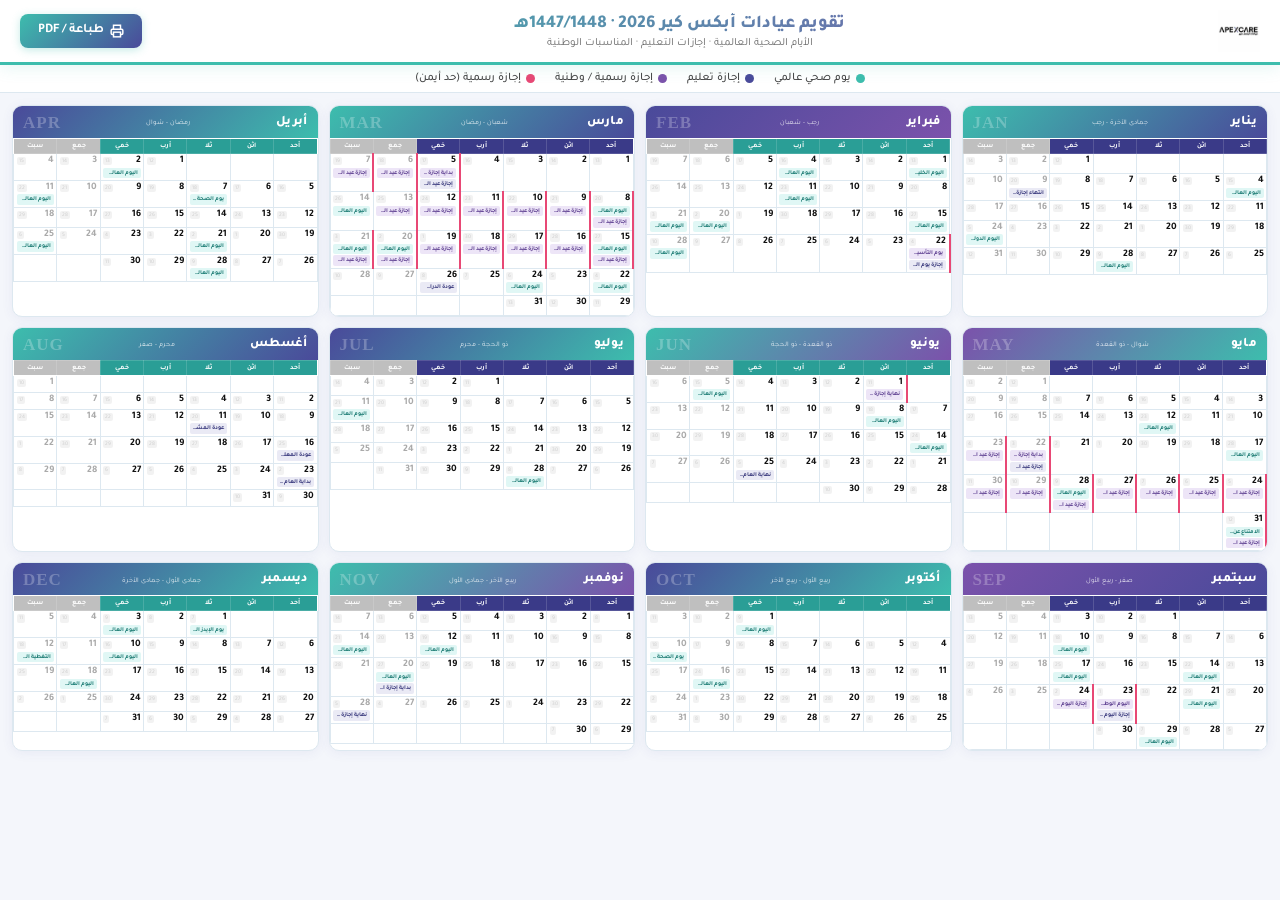
==== commit 55a36ad3: "Update APEXCARE_Calendar_2026.html" ====
--- a/APEXCARE_Calendar_2026.html
+++ b/APEXCARE_Calendar_2026.html
@@ -2,424 +2,1523 @@
 <html lang="ar" dir="rtl">
 <head>
 <meta charset="UTF-8">
-<meta name="viewport" content="width=device-width, initial-scale=1.0">
+<meta name="viewport" content="width=device-width,initial-scale=1">
 <title>تقويم أبكس كير 2026</title>
-<link rel="preconnect" href="https://fonts.googleapis.com">
-<link href="https://fonts.googleapis.com/css2?family=Tajawal:wght@300;400;500;700;800&display=swap" rel="stylesheet">
+<link href="https://fonts.googleapis.com/css2?family=Tajawal:wght@400;500;700;800&display=swap" rel="stylesheet">
 <style>
-:root {
-  --green: #0F6E56;
-  --green-dark: #085041;
-  --green-light: #E1F5EE;
-  --green-mid: #1D9E75;
-  --coral: #D85A30;
-  --coral-light: #FAECE7;
-  --blue: #185FA5;
-  --blue-light: #E6F1FB;
-  --border: #cce8da;
-  --bg: #f7fdf9;
+/* ═══ BRAND PALETTE (from logo) ═══
+   Teal   : #3DBDAD
+   Purple : #7B52AB
+   Indigo : #4A4A9A
+   Pink   : #E84875  (accent only)
+   Black  : #1a1a1a
+*/
+:root{
+  --teal:#3DBDAD; --teal-d:#2a9e96; --teal-l:#e0f7f5;
+  --pur:#7B52AB;  --pur-d:#5c3d8f;  --pur-l:#ede5f7;
+  --ind:#4A4A9A;  --ind-d:#35357a;  --ind-l:#eaeaf5;
+  --pink:#E84875; --pink-l:#fde8ef;
+  --bdr:#dde8f0; --bg:#f4f6fb;
+}
+*{box-sizing:border-box;margin:0;padding:0}
+body{font-family:'Tajawal',sans-serif;direction:rtl;background:var(--bg);color:#1a1a1a}
+
+/* ── TOP BAR ── */
+.topbar{
+  background:white;
+  border-bottom:3px solid var(--teal);
+  padding:10px 20px;
+  display:flex;align-items:center;justify-content:space-between;
+  position:sticky;top:0;z-index:200;
+  box-shadow:0 2px 16px rgba(61,189,173,.15);
+}
+.topbar-logo{height:42px;width:auto;object-fit:contain}
+.topbar-mid{text-align:center;flex:1;padding:0 16px}
+.topbar-mid h1{
+  font-size:18px;font-weight:800;
+  background:linear-gradient(90deg,var(--teal) 0%,var(--pur) 100%);
+  -webkit-background-clip:text;-webkit-text-fill-color:transparent;
+  background-clip:text;
+}
+.topbar-mid p{font-size:11px;color:#666;margin-top:2px}
+.pbtn{
+  background:linear-gradient(135deg,var(--teal) 0%,var(--ind) 100%);
+  color:white;border:none;border-radius:8px;
+  padding:9px 18px;font-family:'Tajawal',sans-serif;font-size:13px;
+  font-weight:700;cursor:pointer;display:flex;align-items:center;gap:6px;
+  box-shadow:0 2px 8px rgba(61,189,173,.3);transition:opacity .15s;
+}
+.pbtn:hover{opacity:.88}
+
+.legbar{
+  display:flex;gap:20px;justify-content:center;flex-wrap:wrap;
+  padding:7px 20px;background:white;border-bottom:1px solid var(--bdr);
+}
+.leg{display:flex;align-items:center;gap:5px;font-size:11.5px;color:#444;font-weight:500}
+.ldot{width:9px;height:9px;border-radius:50%;flex-shrink:0}
+
+/* ── YEAR GRID ── */
+.year-grid{
+  display:grid;
+  grid-template-columns:repeat(4,1fr);
+  gap:10px;padding:12px;
+  max-width:1380px;margin:0 auto;
 }
 
-* { box-sizing: border-box; margin: 0; padding: 0; }
-
-body {
-  font-family: 'Tajawal', sans-serif;
-  direction: rtl;
-  background: var(--bg);
-  color: #1a1a1a;
-  min-height: 100vh;
+/* ── MONTH CARD ── */
+.mc{
+  background:white;border-radius:10px;overflow:hidden;
+  border:1px solid var(--bdr);
+  box-shadow:0 2px 12px rgba(74,74,154,.07);
 }
 
-/* ── SCREEN STYLES ─────────────────────────── */
-.screen-only {}
+.mh{
+  padding:7px 10px 5px;
+  display:flex;align-items:center;justify-content:space-between;
+  color:white;
+}
+.mh-ar{font-size:13px;font-weight:800;letter-spacing:.3px}
+.mh-sub{font-size:7px;opacity:.85;text-align:center;flex:1;padding:0 4px;line-height:1.3}
+.mh-en{font-size:17px;font-weight:800;opacity:.25;letter-spacing:1px;font-family:Georgia,serif}
 
-.site-header {
-  background: white;
-  border-bottom: 2px solid var(--green);
-  padding: 14px 24px;
-  display: flex;
-  align-items: center;
-  justify-content: space-between;
-  position: sticky;
-  top: 0;
-  z-index: 100;
-  box-shadow: 0 2px 12px rgba(15,110,86,0.08);
+/* ── CALENDAR TABLE ── */
+.ctbl{width:100%;border-collapse:collapse;table-layout:fixed}
+
+.ctbl th{
+  color:white;text-align:center;
+  padding:3px 1px;font-size:7px;font-weight:700;
+  border:1px solid rgba(255,255,255,.15);
+}
+.thfs{background:rgba(0,0,0,.25)!important}
+
+.ctbl td{
+  border:1px solid var(--bdr);vertical-align:top;
+  padding:2px 2.5px;background:white;
+}
+.ctbl td:hover{background:#f5f3fc}
+.dc{}
+.emp{background:#f8f9fd}
+.wk{background:#f3f2fa}
+.hl{border-right:2.5px solid var(--pink)!important}
+
+.dt{display:flex;justify-content:space-between;align-items:center;margin-bottom:1.5px}
+.dn{font-size:10px;font-weight:700;color:#111;line-height:1}
+.wk .dn{color:#aaa}
+.dh{font-size:5.5px;color:#ccc;background:#f2f2f2;padding:0 2px;border-radius:2px;line-height:1.5}
+
+/* ── PILLS ── */
+.pills{display:flex;flex-direction:column;gap:1px}
+.pill{
+  font-size:6px;padding:1px 3px;border-radius:2px;
+  white-space:nowrap;overflow:hidden;text-overflow:ellipsis;
+  display:block;font-weight:600;line-height:1.4;cursor:default;
+}
+/* health = teal tones */
+.ph{background:var(--teal-l);color:#1a7a72}
+/* education = indigo tones */
+.pe{background:var(--ind-l);color:var(--ind-d)}
+/* national/holiday = purple tones */
+.pn{background:var(--pur-l);color:var(--pur-d)}
+.px{background:#efefef;color:#888;font-size:5.5px}
+
+/* ── TOOLTIP ── */
+[data-tip]{position:relative}
+[data-tip]:hover::after{
+  content:attr(data-tip);
+  position:absolute;
+  bottom:calc(100% + 6px);right:0;
+  background:#1a1a1a;color:#fff;
+  font-size:10.5px;font-weight:500;line-height:1.5;
+  padding:5px 9px;border-radius:7px;
+  white-space:normal;max-width:200px;text-align:right;
+  z-index:9999;pointer-events:none;
+  box-shadow:0 4px 14px rgba(0,0,0,.3);
+  font-family:'Tajawal',sans-serif;
+}
+[data-tip]:hover::before{
+  content:'';
+  position:absolute;
+  bottom:calc(100% + 2px);right:12px;
+  border:4px solid transparent;
+  border-top-color:#1a1a1a;
+  z-index:9999;
 }
 
-.site-header img { height: 44px; width: auto; object-fit: contain; }
-
-.header-title { text-align: center; flex: 1; }
-.header-title h1 { font-size: 22px; font-weight: 800; color: var(--green); }
-.header-title p { font-size: 12px; color: var(--coral); font-weight: 500; margin-top: 2px; }
-
-.print-btn {
-  background: var(--green);
-  color: white;
-  border: none;
-  border-radius: 8px;
-  padding: 10px 20px;
-  font-family: 'Tajawal', sans-serif;
-  font-size: 14px;
-  font-weight: 600;
-  cursor: pointer;
-  display: flex;
-  align-items: center;
-  gap: 6px;
-  transition: background 0.2s;
-}
-.print-btn:hover { background: var(--green-dark); }
-
-.legend-bar {
-  display: flex;
-  gap: 20px;
-  justify-content: center;
-  flex-wrap: wrap;
-  padding: 10px 24px;
-  background: white;
-  border-bottom: 1px solid var(--border);
-}
-.leg {
-  display: flex;
-  align-items: center;
-  gap: 6px;
-  font-size: 12px;
-  color: #555;
-  font-weight: 500;
-}
-.leg-dot { width: 10px; height: 10px; border-radius: 50%; }
-
-.months-wrapper {
-  padding: 24px;
-  display: flex;
-  flex-direction: column;
-  gap: 32px;
-  max-width: 1200px;
-  margin: 0 auto;
-}
-
-/* ── MONTH CARD ─────────────────────────── */
-.month-card {
-  background: white;
-  border-radius: 16px;
-  overflow: hidden;
-  box-shadow: 0 4px 24px rgba(15,110,86,0.08);
-  border: 1px solid var(--border);
-}
-
-.month-header {
-  display: flex;
-  align-items: center;
-  justify-content: space-between;
-  padding: 16px 24px;
-  background: linear-gradient(135deg, var(--green) 0%, var(--green-mid) 100%);
-  color: white;
-}
-
-.mh-logo { height: 36px; width: auto; filter: brightness(0) invert(1) opacity(0.9); }
-
-.mh-center { text-align: center; flex: 1; }
-.mh-name { font-size: 28px; font-weight: 800; letter-spacing: 0.5px; }
-.mh-hijri { font-size: 12px; opacity: 0.85; margin-top: 2px; font-weight: 400; }
-
-.mh-year { font-size: 36px; font-weight: 800; opacity: 0.2; letter-spacing: 2px; }
-
-.month-body {
-  display: flex;
-  gap: 0;
-}
-
-.cal-section { flex: 1; padding: 16px 16px 12px; }
-
-/* calendar table */
-.cal-tbl { width: 100%; border-collapse: collapse; table-layout: fixed; }
-
-.cal-tbl th {
-  background: var(--green);
-  color: white;
-  text-align: center;
-  padding: 8px 4px;
-  font-size: 12px;
-  font-weight: 600;
-  border: 1px solid var(--green-dark);
-}
-.cal-tbl th.fri-sat { background: var(--green-dark); }
-
-.cal-tbl td {
-  border: 1px solid var(--border);
-  vertical-align: top;
-  padding: 6px 7px 4px;
-  height: 80px;
-  background: white;
-  transition: background 0.15s;
-}
-.cal-tbl td:hover { background: #f0faf5; }
-.cal-tbl td.empty { background: #f8fcf9; }
-.cal-tbl td.wknd { background: #f3fbf7; }
-.cal-tbl td.has-hol { border-right: 3px solid var(--coral); }
-
-.day-top {
-  display: flex;
-  justify-content: space-between;
-  align-items: flex-start;
-  margin-bottom: 4px;
-}
-.day-num { font-size: 16px; font-weight: 700; line-height: 1; color: #111; }
-.wknd .day-num { color: #aaa; }
-.day-hj {
-  font-size: 9px;
-  color: #bbb;
-  background: #f5f5f5;
-  padding: 1px 4px;
-  border-radius: 3px;
-  line-height: 1.5;
-  margin-top: 1px;
-}
-
-.pills { display: flex; flex-direction: column; gap: 2px; }
-.pill {
-  font-size: 8.5px;
-  padding: 1.5px 5px;
-  border-radius: 3px;
-  white-space: nowrap;
-  overflow: hidden;
-  text-overflow: ellipsis;
-  line-height: 1.4;
-  display: block;
-  font-weight: 500;
-}
-.pill-h { background: var(--green-light); color: #085041; }
-.pill-e { background: var(--blue-light); color: #0C447C; }
-.pill-n { background: var(--coral-light); color: #993C1D; }
-.pill-more { background: #f0f0f0; color: #888; }
-
-.month-motto {
-  text-align: center;
-  font-size: 13px;
-  color: var(--coral);
-  font-weight: 600;
-  padding: 10px 16px 4px;
-  border-top: 1px solid var(--border);
-  margin-top: 8px;
-  font-style: italic;
-}
-
-/* sidebar */
-.sidebar {
-  width: 200px;
-  flex-shrink: 0;
-  border-right: 1px solid var(--border);
-  padding: 16px 14px;
-  background: #fafffe;
-}
-
-.sb-title {
-  font-size: 13px;
-  font-weight: 700;
-  color: var(--green);
-  margin-bottom: 10px;
-  padding-bottom: 8px;
-  border-bottom: 2px solid var(--green-mid);
-}
-
-.sb-item {
-  display: flex;
-  gap: 8px;
-  padding: 5px 0;
-  border-bottom: 1px solid #ecf5f0;
-  align-items: flex-start;
-}
-.sb-day {
-  font-size: 13px;
-  font-weight: 700;
-  min-width: 22px;
-  text-align: center;
-  flex-shrink: 0;
-  line-height: 1.3;
-}
-.sb-name {
-  font-size: 10.5px;
-  color: #333;
-  line-height: 1.5;
-  flex: 1;
-}
-.sb-day.t-h { color: var(--green-mid); }
-.sb-day.t-e { color: var(--blue); }
-.sb-day.t-n { color: var(--coral); }
-
-/* ── PRINT STYLES ─────────────────────────── */
-@media print {
-  @page { size: A4 landscape; margin: 8mm; }
-
-  body { background: white; }
-  
-  .screen-only,
-  .site-header,
-  .legend-bar,
-  .print-btn { display: none !important; }
-
-  .months-wrapper {
-    padding: 0;
-    gap: 0;
-    max-width: none;
+/* ── PRINT ── */
+@media print{
+  @page{size:A3 landscape;margin:5mm}
+  .topbar,.legbar{display:none!important}
+  body{background:white}
+  .year-grid{
+    display:grid;grid-template-columns:repeat(4,1fr);
+    gap:5px;padding:0;max-width:none;
+    -webkit-print-color-adjust:exact;print-color-adjust:exact;
   }
-
-  .month-card {
-    page-break-after: always;
-    break-after: page;
-    box-shadow: none;
-    border-radius: 0;
-    border: none;
-    height: 179mm;
-    overflow: hidden;
-    display: flex;
-    flex-direction: column;
-  }
-
-  .month-header {
-    padding: 4mm 5mm;
-    flex-shrink: 0;
-    -webkit-print-color-adjust: exact;
-    print-color-adjust: exact;
-  }
-
-  .mh-logo { height: 10mm; }
-  .mh-name { font-size: 18pt; }
-  .mh-hijri { font-size: 7.5pt; }
-  .mh-year { font-size: 22pt; }
-
-  .month-body { flex: 1; min-height: 0; overflow: hidden; }
-  
-  .cal-section { padding: 3mm 3mm 2mm; display: flex; flex-direction: column; }
-  
-  .cal-tbl th { font-size: 7.5pt; padding: 1.5mm 2mm; -webkit-print-color-adjust: exact; print-color-adjust: exact; }
-  .cal-tbl td { height: auto; padding: 1mm 1.5mm; }
-  .day-num { font-size: 10pt; }
-  .day-hj { font-size: 5.5pt; }
-  .pill { font-size: 5.5pt; padding: 0.5mm 1.2mm; }
-
-  .month-motto { font-size: 8pt; padding: 1.5mm 0 0; margin-top: 1.5mm; }
-
-  .sidebar { width: 48mm; padding: 3mm 3mm; }
-  .sb-title { font-size: 8pt; margin-bottom: 1.5mm; padding-bottom: 1mm; }
-  .sb-item { padding: 1mm 0; }
-  .sb-day { font-size: 8pt; min-width: 5mm; }
-  .sb-name { font-size: 6pt; }
-
-  .cal-tbl td.empty { -webkit-print-color-adjust: exact; print-color-adjust: exact; }
-  .cal-tbl td.wknd { -webkit-print-color-adjust: exact; print-color-adjust: exact; }
-  .cal-tbl td.has-hol { -webkit-print-color-adjust: exact; print-color-adjust: exact; }
-  .pill-h { -webkit-print-color-adjust: exact; print-color-adjust: exact; }
-  .pill-e { -webkit-print-color-adjust: exact; print-color-adjust: exact; }
-  .pill-n { -webkit-print-color-adjust: exact; print-color-adjust: exact; }
-  .sb-day.t-h { -webkit-print-color-adjust: exact; print-color-adjust: exact; }
-  .sb-day.t-e { -webkit-print-color-adjust: exact; print-color-adjust: exact; }
-  .sb-day.t-n { -webkit-print-color-adjust: exact; print-color-adjust: exact; }
+  .mc{border-radius:5px;box-shadow:none;page-break-inside:avoid;break-inside:avoid}
+  .mh{padding:3px 6px 2px;-webkit-print-color-adjust:exact;print-color-adjust:exact}
+  .mh-ar{font-size:9px}
+  .mh-sub{font-size:5.5px}
+  .mh-en{font-size:12px}
+  .ctbl th{font-size:6px;padding:2px 1px;-webkit-print-color-adjust:exact;print-color-adjust:exact}
+  .ctbl td{padding:1.5px 2px}
+  .dn{font-size:8px}
+  .dh{font-size:5px}
+  .pill{font-size:5px;padding:.5px 2px}
+  .ph,.pe,.pn,.px,.wk,.hl,.emp{-webkit-print-color-adjust:exact;print-color-adjust:exact}
+  [data-tip]::after,[data-tip]::before{display:none!important}
 }
 </style>
 </head>
 <body>
 
-<!-- SCREEN HEADER -->
-<header class="site-header screen-only">
-  <img src="[data-uri]" alt="APEXCARE">
-  <div class="header-title">
-    <h1>تقويم عيادات أبكس كير 2026</h1>
-    <p>الأيام الصحية العالمية · إجازات التعليم · المناسبات الوطنية — 1447/1448هـ</p>
+<header class="topbar">
+  <img class="topbar-logo" src="[data-uri]" alt="APEXCARE">
+  <div class="topbar-mid">
+    <h1>تقويم عيادات أبكس كير 2026 · 1447/1448هـ</h1>
+    <p>الأيام الصحية العالمية · إجازات التعليم · المناسبات الوطنية</p>
   </div>
-  <button class="print-btn" onclick="window.print()">
-    <svg width="16" height="16" viewBox="0 0 24 24" fill="none" stroke="currentColor" stroke-width="2.5"><polyline points="6 9 6 2 18 2 18 9"></polyline><path d="M6 18H4a2 2 0 0 1-2-2v-5a2 2 0 0 1 2-2h16a2 2 0 0 1 2 2v5a2 2 0 0 1-2 2h-2"></path><rect x="6" y="14" width="12" height="8"></rect></svg>
+  <button class="pbtn" onclick="window.print()">
+    <svg width="14" height="14" viewBox="0 0 24 24" fill="none" stroke="currentColor" stroke-width="2.5">
+      <polyline points="6 9 6 2 18 2 18 9"/>
+      <path d="M6 18H4a2 2 0 0 1-2-2v-5a2 2 0 0 1 2-2h16a2 2 0 0 1 2 2v5a2 2 0 0 1-2 2h-2"/>
+      <rect x="6" y="14" width="12" height="8"/>
+    </svg>
     طباعة / PDF
   </button>
 </header>
 
-<div class="legend-bar screen-only">
-  <span class="leg"><span class="leg-dot" style="background:#1D9E75"></span> يوم صحي عالمي</span>
-  <span class="leg"><span class="leg-dot" style="background:#185FA5"></span> إجازة تعليم</span>
-  <span class="leg"><span class="leg-dot" style="background:#D85A30"></span> إجازة رسمية / وطنية</span>
+<div class="legbar">
+  <span class="leg"><span class="ldot" style="background:#3DBDAD"></span>يوم صحي عالمي</span>
+  <span class="leg"><span class="ldot" style="background:#4A4A9A"></span>إجازة تعليم</span>
+  <span class="leg"><span class="ldot" style="background:#7B52AB"></span>إجازة رسمية / وطنية</span>
+  <span class="leg"><span class="ldot" style="background:#E84875"></span>إجازة رسمية (حد أيمن)</span>
 </div>
 
-<div class="months-wrapper" id="calRoot"></div>
+<div class="year-grid">
+<div class="mc">
+  <div class="mh" style="background:linear-gradient(135deg,#3DBDAD 0%,#4A4A9A 100%)">
+    <div class="mh-ar">يناير</div>
+    <div class="mh-sub">جمادى الآخرة - رجب</div>
+    <div class="mh-en">JAN</div>
+  </div>
+  <table class="ctbl">
+    <thead><tr>
+      <th style="background:#3a3a88">أحد</th>
+      <th style="background:#3a3a88">اثن</th>
+      <th style="background:#3a3a88">ثلا</th>
+      <th style="background:#3a3a88">أرب</th>
+      <th style="background:#3a3a88">خمي</th>
+      <th class="thfs">جمع</th>
+      <th class="thfs">سبت</th>
+    </tr></thead>
+    <tbody><tr style="height:20px"><td class="emp"></td><td class="emp"></td><td class="emp"></td><td class="emp"></td><td class="dc">
+<div class="dt"><span class="dn">1</span><span class="dh">12</span></div>
+<div class="pills"></div>
+</td><td class="dc wk">
+<div class="dt"><span class="dn">2</span><span class="dh">13</span></div>
+<div class="pills"></div>
+</td><td class="dc wk">
+<div class="dt"><span class="dn">3</span><span class="dh">14</span></div>
+<div class="pills"></div>
+</td></tr><tr style="height:20px"><td class="dc">
+<div class="dt"><span class="dn">4</span><span class="dh">15</span></div>
+<div class="pills"><span class="pill ph" data-tip="اليوم العالمي للبرايل">اليوم العالمي للبرايل</span></div>
+</td><td class="dc">
+<div class="dt"><span class="dn">5</span><span class="dh">16</span></div>
+<div class="pills"></div>
+</td><td class="dc">
+<div class="dt"><span class="dn">6</span><span class="dh">17</span></div>
+<div class="pills"></div>
+</td><td class="dc">
+<div class="dt"><span class="dn">7</span><span class="dh">18</span></div>
+<div class="pills"></div>
+</td><td class="dc">
+<div class="dt"><span class="dn">8</span><span class="dh">19</span></div>
+<div class="pills"></div>
+</td><td class="dc wk">
+<div class="dt"><span class="dn">9</span><span class="dh">20</span></div>
+<div class="pills"><span class="pill pe" data-tip="انتهاء إجازة منتصف العام">انتهاء إجازة منتصف العام</span></div>
+</td><td class="dc wk">
+<div class="dt"><span class="dn">10</span><span class="dh">21</span></div>
+<div class="pills"></div>
+</td></tr><tr style="height:20px"><td class="dc">
+<div class="dt"><span class="dn">11</span><span class="dh">22</span></div>
+<div class="pills"></div>
+</td><td class="dc">
+<div class="dt"><span class="dn">12</span><span class="dh">23</span></div>
+<div class="pills"></div>
+</td><td class="dc">
+<div class="dt"><span class="dn">13</span><span class="dh">24</span></div>
+<div class="pills"></div>
+</td><td class="dc">
+<div class="dt"><span class="dn">14</span><span class="dh">25</span></div>
+<div class="pills"></div>
+</td><td class="dc">
+<div class="dt"><span class="dn">15</span><span class="dh">26</span></div>
+<div class="pills"></div>
+</td><td class="dc wk">
+<div class="dt"><span class="dn">16</span><span class="dh">27</span></div>
+<div class="pills"></div>
+</td><td class="dc wk">
+<div class="dt"><span class="dn">17</span><span class="dh">28</span></div>
+<div class="pills"></div>
+</td></tr><tr style="height:20px"><td class="dc">
+<div class="dt"><span class="dn">18</span><span class="dh">29</span></div>
+<div class="pills"></div>
+</td><td class="dc">
+<div class="dt"><span class="dn">19</span><span class="dh">30</span></div>
+<div class="pills"></div>
+</td><td class="dc">
+<div class="dt"><span class="dn">20</span><span class="dh">1</span></div>
+<div class="pills"></div>
+</td><td class="dc">
+<div class="dt"><span class="dn">21</span><span class="dh">2</span></div>
+<div class="pills"></div>
+</td><td class="dc">
+<div class="dt"><span class="dn">22</span><span class="dh">3</span></div>
+<div class="pills"></div>
+</td><td class="dc wk">
+<div class="dt"><span class="dn">23</span><span class="dh">4</span></div>
+<div class="pills"></div>
+</td><td class="dc wk">
+<div class="dt"><span class="dn">24</span><span class="dh">5</span></div>
+<div class="pills"><span class="pill ph" data-tip="اليوم الدولي للتعليم">اليوم الدولي للتعليم</span></div>
+</td></tr><tr style="height:20px"><td class="dc">
+<div class="dt"><span class="dn">25</span><span class="dh">6</span></div>
+<div class="pills"></div>
+</td><td class="dc">
+<div class="dt"><span class="dn">26</span><span class="dh">7</span></div>
+<div class="pills"></div>
+</td><td class="dc">
+<div class="dt"><span class="dn">27</span><span class="dh">8</span></div>
+<div class="pills"></div>
+</td><td class="dc">
+<div class="dt"><span class="dn">28</span><span class="dh">9</span></div>
+<div class="pills"><span class="pill ph" data-tip="اليوم العالمي لمرض الجذام">اليوم العالمي لمرض الجذام</span></div>
+</td><td class="dc">
+<div class="dt"><span class="dn">29</span><span class="dh">10</span></div>
+<div class="pills"></div>
+</td><td class="dc wk">
+<div class="dt"><span class="dn">30</span><span class="dh">11</span></div>
+<div class="pills"></div>
+</td><td class="dc wk">
+<div class="dt"><span class="dn">31</span><span class="dh">12</span></div>
+<div class="pills"></div>
+</td></tr></tbody>
+  </table>
+</div>
+<div class="mc">
+  <div class="mh" style="background:linear-gradient(135deg,#4A4A9A 0%,#7B52AB 100%)">
+    <div class="mh-ar">فبراير</div>
+    <div class="mh-sub">رجب - شعبان</div>
+    <div class="mh-en">FEB</div>
+  </div>
+  <table class="ctbl">
+    <thead><tr>
+      <th style="background:#2a9e96">أحد</th>
+      <th style="background:#2a9e96">اثن</th>
+      <th style="background:#2a9e96">ثلا</th>
+      <th style="background:#2a9e96">أرب</th>
+      <th style="background:#2a9e96">خمي</th>
+      <th class="thfs">جمع</th>
+      <th class="thfs">سبت</th>
+    </tr></thead>
+    <tbody><tr style="height:24px"><td class="dc">
+<div class="dt"><span class="dn">1</span><span class="dh">13</span></div>
+<div class="pills"><span class="pill ph" data-tip="اليوم الخليجي لحقوق المريض">اليوم الخليجي لحقوق المريض</span></div>
+</td><td class="dc">
+<div class="dt"><span class="dn">2</span><span class="dh">14</span></div>
+<div class="pills"></div>
+</td><td class="dc">
+<div class="dt"><span class="dn">3</span><span class="dh">15</span></div>
+<div class="pills"></div>
+</td><td class="dc">
+<div class="dt"><span class="dn">4</span><span class="dh">16</span></div>
+<div class="pills"><span class="pill ph" data-tip="اليوم العالمي لمكافحة السرطان">اليوم العالمي لمكافحة السرطان</span></div>
+</td><td class="dc">
+<div class="dt"><span class="dn">5</span><span class="dh">17</span></div>
+<div class="pills"></div>
+</td><td class="dc wk">
+<div class="dt"><span class="dn">6</span><span class="dh">18</span></div>
+<div class="pills"></div>
+</td><td class="dc wk">
+<div class="dt"><span class="dn">7</span><span class="dh">19</span></div>
+<div class="pills"></div>
+</td></tr><tr style="height:24px"><td class="dc">
+<div class="dt"><span class="dn">8</span><span class="dh">20</span></div>
+<div class="pills"></div>
+</td><td class="dc">
+<div class="dt"><span class="dn">9</span><span class="dh">21</span></div>
+<div class="pills"></div>
+</td><td class="dc">
+<div class="dt"><span class="dn">10</span><span class="dh">22</span></div>
+<div class="pills"></div>
+</td><td class="dc">
+<div class="dt"><span class="dn">11</span><span class="dh">23</span></div>
+<div class="pills"><span class="pill ph" data-tip="اليوم العالمي للمرأة في العلوم">اليوم العالمي للمرأة في العلوم</span></div>
+</td><td class="dc">
+<div class="dt"><span class="dn">12</span><span class="dh">24</span></div>
+<div class="pills"></div>
+</td><td class="dc wk">
+<div class="dt"><span class="dn">13</span><span class="dh">25</span></div>
+<div class="pills"></div>
+</td><td class="dc wk">
+<div class="dt"><span class="dn">14</span><span class="dh">26</span></div>
+<div class="pills"></div>
+</td></tr><tr style="height:24px"><td class="dc">
+<div class="dt"><span class="dn">15</span><span class="dh">27</span></div>
+<div class="pills"><span class="pill ph" data-tip="اليوم العالمي لسرطان الأطفال">اليوم العالمي لسرطان الأطفال</span></div>
+</td><td class="dc">
+<div class="dt"><span class="dn">16</span><span class="dh">28</span></div>
+<div class="pills"></div>
+</td><td class="dc">
+<div class="dt"><span class="dn">17</span><span class="dh">29</span></div>
+<div class="pills"></div>
+</td><td class="dc">
+<div class="dt"><span class="dn">18</span><span class="dh">30</span></div>
+<div class="pills"></div>
+</td><td class="dc">
+<div class="dt"><span class="dn">19</span><span class="dh">1</span></div>
+<div class="pills"></div>
+</td><td class="dc wk">
+<div class="dt"><span class="dn">20</span><span class="dh">2</span></div>
+<div class="pills"><span class="pill ph" data-tip="اليوم العالمي للعدالة الاجتماعية">اليوم العالمي للعدالة الاجتماعية</span></div>
+</td><td class="dc wk">
+<div class="dt"><span class="dn">21</span><span class="dh">3</span></div>
+<div class="pills"><span class="pill ph" data-tip="اليوم العالمي للغة الأم">اليوم العالمي للغة الأم</span></div>
+</td></tr><tr style="height:24px"><td class="dc hl">
+<div class="dt"><span class="dn">22</span><span class="dh">4</span></div>
+<div class="pills"><span class="pill pn" data-tip="يوم التأسيس">يوم التأسيس</span><span class="pill pe" data-tip="إجازة يوم التأسيس">إجازة يوم التأسيس</span></div>
+</td><td class="dc">
+<div class="dt"><span class="dn">23</span><span class="dh">5</span></div>
+<div class="pills"></div>
+</td><td class="dc">
+<div class="dt"><span class="dn">24</span><span class="dh">6</span></div>
+<div class="pills"></div>
+</td><td class="dc">
+<div class="dt"><span class="dn">25</span><span class="dh">7</span></div>
+<div class="pills"></div>
+</td><td class="dc">
+<div class="dt"><span class="dn">26</span><span class="dh">8</span></div>
+<div class="pills"></div>
+</td><td class="dc wk">
+<div class="dt"><span class="dn">27</span><span class="dh">9</span></div>
+<div class="pills"></div>
+</td><td class="dc wk">
+<div class="dt"><span class="dn">28</span><span class="dh">10</span></div>
+<div class="pills"><span class="pill ph" data-tip="اليوم العالمي للأمراض النادرة">اليوم العالمي للأمراض النادرة</span></div>
+</td></tr></tbody>
+  </table>
+</div>
+<div class="mc">
+  <div class="mh" style="background:linear-gradient(135deg,#3DBDAD 0%,#4A4A9A 100%)">
+    <div class="mh-ar">مارس</div>
+    <div class="mh-sub">شعبان - رمضان</div>
+    <div class="mh-en">MAR</div>
+  </div>
+  <table class="ctbl">
+    <thead><tr>
+      <th style="background:#3a3a88">أحد</th>
+      <th style="background:#3a3a88">اثن</th>
+      <th style="background:#3a3a88">ثلا</th>
+      <th style="background:#3a3a88">أرب</th>
+      <th style="background:#3a3a88">خمي</th>
+      <th class="thfs">جمع</th>
+      <th class="thfs">سبت</th>
+    </tr></thead>
+    <tbody><tr style="height:20px"><td class="dc">
+<div class="dt"><span class="dn">1</span><span class="dh">13</span></div>
+<div class="pills"></div>
+</td><td class="dc">
+<div class="dt"><span class="dn">2</span><span class="dh">14</span></div>
+<div class="pills"></div>
+</td><td class="dc">
+<div class="dt"><span class="dn">3</span><span class="dh">15</span></div>
+<div class="pills"></div>
+</td><td class="dc">
+<div class="dt"><span class="dn">4</span><span class="dh">16</span></div>
+<div class="pills"></div>
+</td><td class="dc hl">
+<div class="dt"><span class="dn">5</span><span class="dh">17</span></div>
+<div class="pills"><span class="pill pn" data-tip="بداية إجازة عيد الفطر">بداية إجازة عيد الفطر</span><span class="pill pe" data-tip="إجازة عيد الفطر">إجازة عيد الفطر</span></div>
+</td><td class="dc wk hl">
+<div class="dt"><span class="dn">6</span><span class="dh">18</span></div>
+<div class="pills"><span class="pill pn" data-tip="إجازة عيد الفطر">إجازة عيد الفطر</span></div>
+</td><td class="dc wk hl">
+<div class="dt"><span class="dn">7</span><span class="dh">19</span></div>
+<div class="pills"><span class="pill pn" data-tip="إجازة عيد الفطر">إجازة عيد الفطر</span></div>
+</td></tr><tr style="height:20px"><td class="dc hl">
+<div class="dt"><span class="dn">8</span><span class="dh">20</span></div>
+<div class="pills"><span class="pill ph" data-tip="اليوم العالمي للمرأة">اليوم العالمي للمرأة</span><span class="pill pn" data-tip="إجازة عيد الفطر">إجازة عيد الفطر</span></div>
+</td><td class="dc hl">
+<div class="dt"><span class="dn">9</span><span class="dh">21</span></div>
+<div class="pills"><span class="pill pn" data-tip="إجازة عيد الفطر">إجازة عيد الفطر</span></div>
+</td><td class="dc hl">
+<div class="dt"><span class="dn">10</span><span class="dh">22</span></div>
+<div class="pills"><span class="pill pn" data-tip="إجازة عيد الفطر">إجازة عيد الفطر</span></div>
+</td><td class="dc hl">
+<div class="dt"><span class="dn">11</span><span class="dh">23</span></div>
+<div class="pills"><span class="pill pn" data-tip="إجازة عيد الفطر">إجازة عيد الفطر</span></div>
+</td><td class="dc hl">
+<div class="dt"><span class="dn">12</span><span class="dh">24</span></div>
+<div class="pills"><span class="pill pn" data-tip="إجازة عيد الفطر">إجازة عيد الفطر</span></div>
+</td><td class="dc wk hl">
+<div class="dt"><span class="dn">13</span><span class="dh">25</span></div>
+<div class="pills"><span class="pill pn" data-tip="إجازة عيد الفطر">إجازة عيد الفطر</span></div>
+</td><td class="dc wk">
+<div class="dt"><span class="dn">14</span><span class="dh">26</span></div>
+<div class="pills"><span class="pill ph" data-tip="اليوم العالمي للكلى">اليوم العالمي للكلى</span></div>
+</td></tr><tr style="height:20px"><td class="dc hl">
+<div class="dt"><span class="dn">15</span><span class="dh">27</span></div>
+<div class="pills"><span class="pill ph" data-tip="اليوم العالمي للنوم">اليوم العالمي للنوم</span><span class="pill pn" data-tip="إجازة عيد الفطر">إجازة عيد الفطر</span></div>
+</td><td class="dc hl">
+<div class="dt"><span class="dn">16</span><span class="dh">28</span></div>
+<div class="pills"><span class="pill pn" data-tip="إجازة عيد الفطر">إجازة عيد الفطر</span></div>
+</td><td class="dc hl">
+<div class="dt"><span class="dn">17</span><span class="dh">29</span></div>
+<div class="pills"><span class="pill pn" data-tip="إجازة عيد الفطر">إجازة عيد الفطر</span></div>
+</td><td class="dc hl">
+<div class="dt"><span class="dn">18</span><span class="dh">30</span></div>
+<div class="pills"><span class="pill pn" data-tip="إجازة عيد الفطر">إجازة عيد الفطر</span></div>
+</td><td class="dc hl">
+<div class="dt"><span class="dn">19</span><span class="dh">1</span></div>
+<div class="pills"><span class="pill pn" data-tip="إجازة عيد الفطر">إجازة عيد الفطر</span></div>
+</td><td class="dc wk hl">
+<div class="dt"><span class="dn">20</span><span class="dh">2</span></div>
+<div class="pills"><span class="pill ph" data-tip="اليوم العالمي لصحة الفم">اليوم العالمي لصحة الفم</span><span class="pill pn" data-tip="إجازة عيد الفطر">إجازة عيد الفطر</span></div>
+</td><td class="dc wk hl">
+<div class="dt"><span class="dn">21</span><span class="dh">3</span></div>
+<div class="pills"><span class="pill ph" data-tip="اليوم العالمي للسعادة">اليوم العالمي للسعادة</span><span class="pill pn" data-tip="إجازة عيد الفطر">إجازة عيد الفطر</span></div>
+</td></tr><tr style="height:20px"><td class="dc">
+<div class="dt"><span class="dn">22</span><span class="dh">4</span></div>
+<div class="pills"><span class="pill ph" data-tip="اليوم العالمي للمياه">اليوم العالمي للمياه</span></div>
+</td><td class="dc">
+<div class="dt"><span class="dn">23</span><span class="dh">5</span></div>
+<div class="pills"></div>
+</td><td class="dc">
+<div class="dt"><span class="dn">24</span><span class="dh">6</span></div>
+<div class="pills"><span class="pill ph" data-tip="اليوم العالمي للسل">اليوم العالمي للسل</span></div>
+</td><td class="dc">
+<div class="dt"><span class="dn">25</span><span class="dh">7</span></div>
+<div class="pills"></div>
+</td><td class="dc">
+<div class="dt"><span class="dn">26</span><span class="dh">8</span></div>
+<div class="pills"><span class="pill pe" data-tip="عودة الدراسة">عودة الدراسة</span></div>
+</td><td class="dc wk">
+<div class="dt"><span class="dn">27</span><span class="dh">9</span></div>
+<div class="pills"></div>
+</td><td class="dc wk">
+<div class="dt"><span class="dn">28</span><span class="dh">10</span></div>
+<div class="pills"></div>
+</td></tr><tr style="height:20px"><td class="dc">
+<div class="dt"><span class="dn">29</span><span class="dh">11</span></div>
+<div class="pills"></div>
+</td><td class="dc">
+<div class="dt"><span class="dn">30</span><span class="dh">12</span></div>
+<div class="pills"></div>
+</td><td class="dc">
+<div class="dt"><span class="dn">31</span><span class="dh">13</span></div>
+<div class="pills"></div>
+</td><td class="emp"></td><td class="emp"></td><td class="emp"></td><td class="emp"></td></tr></tbody>
+  </table>
+</div>
+<div class="mc">
+  <div class="mh" style="background:linear-gradient(135deg,#4A4A9A 0%,#3DBDAD 100%)">
+    <div class="mh-ar">أبريل</div>
+    <div class="mh-sub">رمضان - شوال</div>
+    <div class="mh-en">APR</div>
+  </div>
+  <table class="ctbl">
+    <thead><tr>
+      <th style="background:#2a9e96">أحد</th>
+      <th style="background:#2a9e96">اثن</th>
+      <th style="background:#2a9e96">ثلا</th>
+      <th style="background:#2a9e96">أرب</th>
+      <th style="background:#2a9e96">خمي</th>
+      <th class="thfs">جمع</th>
+      <th class="thfs">سبت</th>
+    </tr></thead>
+    <tbody><tr style="height:20px"><td class="emp"></td><td class="emp"></td><td class="emp"></td><td class="dc">
+<div class="dt"><span class="dn">1</span><span class="dh">12</span></div>
+<div class="pills"></div>
+</td><td class="dc">
+<div class="dt"><span class="dn">2</span><span class="dh">13</span></div>
+<div class="pills"><span class="pill ph" data-tip="اليوم العالمي للتوحد">اليوم العالمي للتوحد</span></div>
+</td><td class="dc wk">
+<div class="dt"><span class="dn">3</span><span class="dh">14</span></div>
+<div class="pills"></div>
+</td><td class="dc wk">
+<div class="dt"><span class="dn">4</span><span class="dh">15</span></div>
+<div class="pills"></div>
+</td></tr><tr style="height:20px"><td class="dc">
+<div class="dt"><span class="dn">5</span><span class="dh">16</span></div>
+<div class="pills"></div>
+</td><td class="dc">
+<div class="dt"><span class="dn">6</span><span class="dh">17</span></div>
+<div class="pills"></div>
+</td><td class="dc">
+<div class="dt"><span class="dn">7</span><span class="dh">18</span></div>
+<div class="pills"><span class="pill ph" data-tip="يوم الصحة العالمي WHO">يوم الصحة العالمي WHO</span></div>
+</td><td class="dc">
+<div class="dt"><span class="dn">8</span><span class="dh">19</span></div>
+<div class="pills"></div>
+</td><td class="dc">
+<div class="dt"><span class="dn">9</span><span class="dh">20</span></div>
+<div class="pills"></div>
+</td><td class="dc wk">
+<div class="dt"><span class="dn">10</span><span class="dh">21</span></div>
+<div class="pills"></div>
+</td><td class="dc wk">
+<div class="dt"><span class="dn">11</span><span class="dh">22</span></div>
+<div class="pills"><span class="pill ph" data-tip="اليوم العالمي لشلل الرعاش">اليوم العالمي لشلل الرعاش</span></div>
+</td></tr><tr style="height:20px"><td class="dc">
+<div class="dt"><span class="dn">12</span><span class="dh">23</span></div>
+<div class="pills"></div>
+</td><td class="dc">
+<div class="dt"><span class="dn">13</span><span class="dh">24</span></div>
+<div class="pills"></div>
+</td><td class="dc">
+<div class="dt"><span class="dn">14</span><span class="dh">25</span></div>
+<div class="pills"></div>
+</td><td class="dc">
+<div class="dt"><span class="dn">15</span><span class="dh">26</span></div>
+<div class="pills"></div>
+</td><td class="dc">
+<div class="dt"><span class="dn">16</span><span class="dh">27</span></div>
+<div class="pills"></div>
+</td><td class="dc wk">
+<div class="dt"><span class="dn">17</span><span class="dh">28</span></div>
+<div class="pills"></div>
+</td><td class="dc wk">
+<div class="dt"><span class="dn">18</span><span class="dh">29</span></div>
+<div class="pills"></div>
+</td></tr><tr style="height:20px"><td class="dc">
+<div class="dt"><span class="dn">19</span><span class="dh">30</span></div>
+<div class="pills"></div>
+</td><td class="dc">
+<div class="dt"><span class="dn">20</span><span class="dh">1</span></div>
+<div class="pills"></div>
+</td><td class="dc">
+<div class="dt"><span class="dn">21</span><span class="dh">2</span></div>
+<div class="pills"><span class="pill ph" data-tip="اليوم العالمي للإبداع والابتكار">اليوم العالمي للإبداع والابتكار</span></div>
+</td><td class="dc">
+<div class="dt"><span class="dn">22</span><span class="dh">3</span></div>
+<div class="pills"></div>
+</td><td class="dc">
+<div class="dt"><span class="dn">23</span><span class="dh">4</span></div>
+<div class="pills"></div>
+</td><td class="dc wk">
+<div class="dt"><span class="dn">24</span><span class="dh">5</span></div>
+<div class="pills"></div>
+</td><td class="dc wk">
+<div class="dt"><span class="dn">25</span><span class="dh">6</span></div>
+<div class="pills"><span class="pill ph" data-tip="اليوم العالمي للملاريا">اليوم العالمي للملاريا</span></div>
+</td></tr><tr style="height:20px"><td class="dc">
+<div class="dt"><span class="dn">26</span><span class="dh">7</span></div>
+<div class="pills"></div>
+</td><td class="dc">
+<div class="dt"><span class="dn">27</span><span class="dh">8</span></div>
+<div class="pills"></div>
+</td><td class="dc">
+<div class="dt"><span class="dn">28</span><span class="dh">9</span></div>
+<div class="pills"><span class="pill ph" data-tip="اليوم العالمي لصحة العمل">اليوم العالمي لصحة العمل</span></div>
+</td><td class="dc">
+<div class="dt"><span class="dn">29</span><span class="dh">10</span></div>
+<div class="pills"></div>
+</td><td class="dc">
+<div class="dt"><span class="dn">30</span><span class="dh">11</span></div>
+<div class="pills"></div>
+</td><td class="emp"></td><td class="emp"></td></tr></tbody>
+  </table>
+</div>
+<div class="mc">
+  <div class="mh" style="background:linear-gradient(135deg,#7B52AB 0%,#3DBDAD 100%)">
+    <div class="mh-ar">مايو</div>
+    <div class="mh-sub">شوال - ذو القعدة</div>
+    <div class="mh-en">MAY</div>
+  </div>
+  <table class="ctbl">
+    <thead><tr>
+      <th style="background:#3a3a88">أحد</th>
+      <th style="background:#3a3a88">اثن</th>
+      <th style="background:#3a3a88">ثلا</th>
+      <th style="background:#3a3a88">أرب</th>
+      <th style="background:#3a3a88">خمي</th>
+      <th class="thfs">جمع</th>
+      <th class="thfs">سبت</th>
+    </tr></thead>
+    <tbody><tr style="height:17px"><td class="emp"></td><td class="emp"></td><td class="emp"></td><td class="emp"></td><td class="emp"></td><td class="dc wk">
+<div class="dt"><span class="dn">1</span><span class="dh">12</span></div>
+<div class="pills"></div>
+</td><td class="dc wk">
+<div class="dt"><span class="dn">2</span><span class="dh">13</span></div>
+<div class="pills"></div>
+</td></tr><tr style="height:17px"><td class="dc">
+<div class="dt"><span class="dn">3</span><span class="dh">14</span></div>
+<div class="pills"></div>
+</td><td class="dc">
+<div class="dt"><span class="dn">4</span><span class="dh">15</span></div>
+<div class="pills"></div>
+</td><td class="dc">
+<div class="dt"><span class="dn">5</span><span class="dh">16</span></div>
+<div class="pills"></div>
+</td><td class="dc">
+<div class="dt"><span class="dn">6</span><span class="dh">17</span></div>
+<div class="pills"></div>
+</td><td class="dc">
+<div class="dt"><span class="dn">7</span><span class="dh">18</span></div>
+<div class="pills"></div>
+</td><td class="dc wk">
+<div class="dt"><span class="dn">8</span><span class="dh">19</span></div>
+<div class="pills"></div>
+</td><td class="dc wk">
+<div class="dt"><span class="dn">9</span><span class="dh">20</span></div>
+<div class="pills"></div>
+</td></tr><tr style="height:17px"><td class="dc">
+<div class="dt"><span class="dn">10</span><span class="dh">21</span></div>
+<div class="pills"></div>
+</td><td class="dc">
+<div class="dt"><span class="dn">11</span><span class="dh">22</span></div>
+<div class="pills"></div>
+</td><td class="dc">
+<div class="dt"><span class="dn">12</span><span class="dh">23</span></div>
+<div class="pills"><span class="pill ph" data-tip="اليوم العالمي للتمريض">اليوم العالمي للتمريض</span></div>
+</td><td class="dc">
+<div class="dt"><span class="dn">13</span><span class="dh">24</span></div>
+<div class="pills"></div>
+</td><td class="dc">
+<div class="dt"><span class="dn">14</span><span class="dh">25</span></div>
+<div class="pills"></div>
+</td><td class="dc wk">
+<div class="dt"><span class="dn">15</span><span class="dh">26</span></div>
+<div class="pills"></div>
+</td><td class="dc wk">
+<div class="dt"><span class="dn">16</span><span class="dh">27</span></div>
+<div class="pills"></div>
+</td></tr><tr style="height:17px"><td class="dc">
+<div class="dt"><span class="dn">17</span><span class="dh">28</span></div>
+<div class="pills"><span class="pill ph" data-tip="اليوم العالمي للاتصالات">اليوم العالمي للاتصالات</span></div>
+</td><td class="dc">
+<div class="dt"><span class="dn">18</span><span class="dh">29</span></div>
+<div class="pills"></div>
+</td><td class="dc">
+<div class="dt"><span class="dn">19</span><span class="dh">30</span></div>
+<div class="pills"></div>
+</td><td class="dc">
+<div class="dt"><span class="dn">20</span><span class="dh">1</span></div>
+<div class="pills"></div>
+</td><td class="dc">
+<div class="dt"><span class="dn">21</span><span class="dh">2</span></div>
+<div class="pills"></div>
+</td><td class="dc wk hl">
+<div class="dt"><span class="dn">22</span><span class="dh">3</span></div>
+<div class="pills"><span class="pill pn" data-tip="بداية إجازة عيد الأضحى">بداية إجازة عيد الأضحى</span><span class="pill pe" data-tip="إجازة عيد الأضحى">إجازة عيد الأضحى</span></div>
+</td><td class="dc wk hl">
+<div class="dt"><span class="dn">23</span><span class="dh">4</span></div>
+<div class="pills"><span class="pill pn" data-tip="إجازة عيد الأضحى">إجازة عيد الأضحى</span></div>
+</td></tr><tr style="height:17px"><td class="dc hl">
+<div class="dt"><span class="dn">24</span><span class="dh">5</span></div>
+<div class="pills"><span class="pill pn" data-tip="إجازة عيد الأضحى">إجازة عيد الأضحى</span></div>
+</td><td class="dc hl">
+<div class="dt"><span class="dn">25</span><span class="dh">6</span></div>
+<div class="pills"><span class="pill pn" data-tip="إجازة عيد الأضحى">إجازة عيد الأضحى</span></div>
+</td><td class="dc hl">
+<div class="dt"><span class="dn">26</span><span class="dh">7</span></div>
+<div class="pills"><span class="pill pn" data-tip="إجازة عيد الأضحى">إجازة عيد الأضحى</span></div>
+</td><td class="dc hl">
+<div class="dt"><span class="dn">27</span><span class="dh">8</span></div>
+<div class="pills"><span class="pill pn" data-tip="إجازة عيد الأضحى">إجازة عيد الأضحى</span></div>
+</td><td class="dc hl">
+<div class="dt"><span class="dn">28</span><span class="dh">9</span></div>
+<div class="pills"><span class="pill ph" data-tip="اليوم العالمي لصحة المرأة">اليوم العالمي لصحة المرأة</span><span class="pill pn" data-tip="إجازة عيد الأضحى">إجازة عيد الأضحى</span></div>
+</td><td class="dc wk hl">
+<div class="dt"><span class="dn">29</span><span class="dh">10</span></div>
+<div class="pills"><span class="pill pn" data-tip="إجازة عيد الأضحى">إجازة عيد الأضحى</span></div>
+</td><td class="dc wk hl">
+<div class="dt"><span class="dn">30</span><span class="dh">11</span></div>
+<div class="pills"><span class="pill pn" data-tip="إجازة عيد الأضحى">إجازة عيد الأضحى</span></div>
+</td></tr><tr style="height:17px"><td class="dc hl">
+<div class="dt"><span class="dn">31</span><span class="dh">12</span></div>
+<div class="pills"><span class="pill ph" data-tip="الامتناع عن التبغ">الامتناع عن التبغ</span><span class="pill pn" data-tip="إجازة عيد الأضحى">إجازة عيد الأضحى</span></div>
+</td><td class="emp"></td><td class="emp"></td><td class="emp"></td><td class="emp"></td><td class="emp"></td><td class="emp"></td></tr></tbody>
+  </table>
+</div>
+<div class="mc">
+  <div class="mh" style="background:linear-gradient(135deg,#3DBDAD 0%,#7B52AB 100%)">
+    <div class="mh-ar">يونيو</div>
+    <div class="mh-sub">ذو القعدة - ذو الحجة</div>
+    <div class="mh-en">JUN</div>
+  </div>
+  <table class="ctbl">
+    <thead><tr>
+      <th style="background:#2a9e96">أحد</th>
+      <th style="background:#2a9e96">اثن</th>
+      <th style="background:#2a9e96">ثلا</th>
+      <th style="background:#2a9e96">أرب</th>
+      <th style="background:#2a9e96">خمي</th>
+      <th class="thfs">جمع</th>
+      <th class="thfs">سبت</th>
+    </tr></thead>
+    <tbody><tr style="height:20px"><td class="emp"></td><td class="dc hl">
+<div class="dt"><span class="dn">1</span><span class="dh">11</span></div>
+<div class="pills"><span class="pill pn" data-tip="نهاية إجازة الأضحى">نهاية إجازة الأضحى</span></div>
+</td><td class="dc">
+<div class="dt"><span class="dn">2</span><span class="dh">12</span></div>
+<div class="pills"></div>
+</td><td class="dc">
+<div class="dt"><span class="dn">3</span><span class="dh">13</span></div>
+<div class="pills"></div>
+</td><td class="dc">
+<div class="dt"><span class="dn">4</span><span class="dh">14</span></div>
+<div class="pills"></div>
+</td><td class="dc wk">
+<div class="dt"><span class="dn">5</span><span class="dh">15</span></div>
+<div class="pills"><span class="pill ph" data-tip="اليوم العالمي للبيئة">اليوم العالمي للبيئة</span></div>
+</td><td class="dc wk">
+<div class="dt"><span class="dn">6</span><span class="dh">16</span></div>
+<div class="pills"></div>
+</td></tr><tr style="height:20px"><td class="dc">
+<div class="dt"><span class="dn">7</span><span class="dh">17</span></div>
+<div class="pills"></div>
+</td><td class="dc">
+<div class="dt"><span class="dn">8</span><span class="dh">18</span></div>
+<div class="pills"><span class="pill ph" data-tip="اليوم العالمي للمحيطات">اليوم العالمي للمحيطات</span></div>
+</td><td class="dc">
+<div class="dt"><span class="dn">9</span><span class="dh">19</span></div>
+<div class="pills"></div>
+</td><td class="dc">
+<div class="dt"><span class="dn">10</span><span class="dh">20</span></div>
+<div class="pills"></div>
+</td><td class="dc">
+<div class="dt"><span class="dn">11</span><span class="dh">21</span></div>
+<div class="pills"></div>
+</td><td class="dc wk">
+<div class="dt"><span class="dn">12</span><span class="dh">22</span></div>
+<div class="pills"></div>
+</td><td class="dc wk">
+<div class="dt"><span class="dn">13</span><span class="dh">23</span></div>
+<div class="pills"></div>
+</td></tr><tr style="height:20px"><td class="dc">
+<div class="dt"><span class="dn">14</span><span class="dh">24</span></div>
+<div class="pills"><span class="pill ph" data-tip="اليوم العالمي للمتبرعين بالدم">اليوم العالمي للمتبرعين بالدم</span></div>
+</td><td class="dc">
+<div class="dt"><span class="dn">15</span><span class="dh">25</span></div>
+<div class="pills"></div>
+</td><td class="dc">
+<div class="dt"><span class="dn">16</span><span class="dh">26</span></div>
+<div class="pills"></div>
+</td><td class="dc">
+<div class="dt"><span class="dn">17</span><span class="dh">27</span></div>
+<div class="pills"></div>
+</td><td class="dc">
+<div class="dt"><span class="dn">18</span><span class="dh">28</span></div>
+<div class="pills"></div>
+</td><td class="dc wk">
+<div class="dt"><span class="dn">19</span><span class="dh">29</span></div>
+<div class="pills"></div>
+</td><td class="dc wk">
+<div class="dt"><span class="dn">20</span><span class="dh">30</span></div>
+<div class="pills"></div>
+</td></tr><tr style="height:20px"><td class="dc">
+<div class="dt"><span class="dn">21</span><span class="dh">1</span></div>
+<div class="pills"></div>
+</td><td class="dc">
+<div class="dt"><span class="dn">22</span><span class="dh">2</span></div>
+<div class="pills"></div>
+</td><td class="dc">
+<div class="dt"><span class="dn">23</span><span class="dh">3</span></div>
+<div class="pills"></div>
+</td><td class="dc">
+<div class="dt"><span class="dn">24</span><span class="dh">4</span></div>
+<div class="pills"></div>
+</td><td class="dc">
+<div class="dt"><span class="dn">25</span><span class="dh">5</span></div>
+<div class="pills"><span class="pill pe" data-tip="نهاية العام الدراسي 2025-2026">نهاية العام الدراسي 2025-2026</span></div>
+</td><td class="dc wk">
+<div class="dt"><span class="dn">26</span><span class="dh">6</span></div>
+<div class="pills"></div>
+</td><td class="dc wk">
+<div class="dt"><span class="dn">27</span><span class="dh">7</span></div>
+<div class="pills"></div>
+</td></tr><tr style="height:20px"><td class="dc">
+<div class="dt"><span class="dn">28</span><span class="dh">8</span></div>
+<div class="pills"></div>
+</td><td class="dc">
+<div class="dt"><span class="dn">29</span><span class="dh">9</span></div>
+<div class="pills"></div>
+</td><td class="dc">
+<div class="dt"><span class="dn">30</span><span class="dh">10</span></div>
+<div class="pills"></div>
+</td><td class="emp"></td><td class="emp"></td><td class="emp"></td><td class="emp"></td></tr></tbody>
+  </table>
+</div>
+<div class="mc">
+  <div class="mh" style="background:linear-gradient(135deg,#4A4A9A 0%,#3DBDAD 100%)">
+    <div class="mh-ar">يوليو</div>
+    <div class="mh-sub">ذو الحجة - محرم</div>
+    <div class="mh-en">JUL</div>
+  </div>
+  <table class="ctbl">
+    <thead><tr>
+      <th style="background:#3a3a88">أحد</th>
+      <th style="background:#3a3a88">اثن</th>
+      <th style="background:#3a3a88">ثلا</th>
+      <th style="background:#3a3a88">أرب</th>
+      <th style="background:#3a3a88">خمي</th>
+      <th class="thfs">جمع</th>
+      <th class="thfs">سبت</th>
+    </tr></thead>
+    <tbody><tr style="height:20px"><td class="emp"></td><td class="emp"></td><td class="emp"></td><td class="dc">
+<div class="dt"><span class="dn">1</span><span class="dh">11</span></div>
+<div class="pills"></div>
+</td><td class="dc">
+<div class="dt"><span class="dn">2</span><span class="dh">12</span></div>
+<div class="pills"></div>
+</td><td class="dc wk">
+<div class="dt"><span class="dn">3</span><span class="dh">13</span></div>
+<div class="pills"></div>
+</td><td class="dc wk">
+<div class="dt"><span class="dn">4</span><span class="dh">14</span></div>
+<div class="pills"></div>
+</td></tr><tr style="height:20px"><td class="dc">
+<div class="dt"><span class="dn">5</span><span class="dh">15</span></div>
+<div class="pills"></div>
+</td><td class="dc">
+<div class="dt"><span class="dn">6</span><span class="dh">16</span></div>
+<div class="pills"></div>
+</td><td class="dc">
+<div class="dt"><span class="dn">7</span><span class="dh">17</span></div>
+<div class="pills"></div>
+</td><td class="dc">
+<div class="dt"><span class="dn">8</span><span class="dh">18</span></div>
+<div class="pills"></div>
+</td><td class="dc">
+<div class="dt"><span class="dn">9</span><span class="dh">19</span></div>
+<div class="pills"></div>
+</td><td class="dc wk">
+<div class="dt"><span class="dn">10</span><span class="dh">20</span></div>
+<div class="pills"></div>
+</td><td class="dc wk">
+<div class="dt"><span class="dn">11</span><span class="dh">21</span></div>
+<div class="pills"><span class="pill ph" data-tip="اليوم العالمي للسكان">اليوم العالمي للسكان</span></div>
+</td></tr><tr style="height:20px"><td class="dc">
+<div class="dt"><span class="dn">12</span><span class="dh">22</span></div>
+<div class="pills"></div>
+</td><td class="dc">
+<div class="dt"><span class="dn">13</span><span class="dh">23</span></div>
+<div class="pills"></div>
+</td><td class="dc">
+<div class="dt"><span class="dn">14</span><span class="dh">24</span></div>
+<div class="pills"></div>
+</td><td class="dc">
+<div class="dt"><span class="dn">15</span><span class="dh">25</span></div>
+<div class="pills"></div>
+</td><td class="dc">
+<div class="dt"><span class="dn">16</span><span class="dh">26</span></div>
+<div class="pills"></div>
+</td><td class="dc wk">
+<div class="dt"><span class="dn">17</span><span class="dh">27</span></div>
+<div class="pills"></div>
+</td><td class="dc wk">
+<div class="dt"><span class="dn">18</span><span class="dh">28</span></div>
+<div class="pills"></div>
+</td></tr><tr style="height:20px"><td class="dc">
+<div class="dt"><span class="dn">19</span><span class="dh">29</span></div>
+<div class="pills"></div>
+</td><td class="dc">
+<div class="dt"><span class="dn">20</span><span class="dh">30</span></div>
+<div class="pills"></div>
+</td><td class="dc">
+<div class="dt"><span class="dn">21</span><span class="dh">1</span></div>
+<div class="pills"></div>
+</td><td class="dc">
+<div class="dt"><span class="dn">22</span><span class="dh">2</span></div>
+<div class="pills"></div>
+</td><td class="dc">
+<div class="dt"><span class="dn">23</span><span class="dh">3</span></div>
+<div class="pills"></div>
+</td><td class="dc wk">
+<div class="dt"><span class="dn">24</span><span class="dh">4</span></div>
+<div class="pills"></div>
+</td><td class="dc wk">
+<div class="dt"><span class="dn">25</span><span class="dh">5</span></div>
+<div class="pills"></div>
+</td></tr><tr style="height:20px"><td class="dc">
+<div class="dt"><span class="dn">26</span><span class="dh">6</span></div>
+<div class="pills"></div>
+</td><td class="dc">
+<div class="dt"><span class="dn">27</span><span class="dh">7</span></div>
+<div class="pills"></div>
+</td><td class="dc">
+<div class="dt"><span class="dn">28</span><span class="dh">8</span></div>
+<div class="pills"><span class="pill ph" data-tip="اليوم العالمي لالتهاب الكبد">اليوم العالمي لالتهاب الكبد</span></div>
+</td><td class="dc">
+<div class="dt"><span class="dn">29</span><span class="dh">9</span></div>
+<div class="pills"></div>
+</td><td class="dc">
+<div class="dt"><span class="dn">30</span><span class="dh">10</span></div>
+<div class="pills"></div>
+</td><td class="dc wk">
+<div class="dt"><span class="dn">31</span><span class="dh">11</span></div>
+<div class="pills"></div>
+</td><td class="emp"></td></tr></tbody>
+  </table>
+</div>
+<div class="mc">
+  <div class="mh" style="background:linear-gradient(135deg,#3DBDAD 0%,#4A4A9A 100%)">
+    <div class="mh-ar">أغسطس</div>
+    <div class="mh-sub">محرم - صفر</div>
+    <div class="mh-en">AUG</div>
+  </div>
+  <table class="ctbl">
+    <thead><tr>
+      <th style="background:#2a9e96">أحد</th>
+      <th style="background:#2a9e96">اثن</th>
+      <th style="background:#2a9e96">ثلا</th>
+      <th style="background:#2a9e96">أرب</th>
+      <th style="background:#2a9e96">خمي</th>
+      <th class="thfs">جمع</th>
+      <th class="thfs">سبت</th>
+    </tr></thead>
+    <tbody><tr style="height:17px"><td class="emp"></td><td class="emp"></td><td class="emp"></td><td class="emp"></td><td class="emp"></td><td class="emp"></td><td class="dc wk">
+<div class="dt"><span class="dn">1</span><span class="dh">10</span></div>
+<div class="pills"></div>
+</td></tr><tr style="height:17px"><td class="dc">
+<div class="dt"><span class="dn">2</span><span class="dh">11</span></div>
+<div class="pills"></div>
+</td><td class="dc">
+<div class="dt"><span class="dn">3</span><span class="dh">12</span></div>
+<div class="pills"></div>
+</td><td class="dc">
+<div class="dt"><span class="dn">4</span><span class="dh">13</span></div>
+<div class="pills"></div>
+</td><td class="dc">
+<div class="dt"><span class="dn">5</span><span class="dh">14</span></div>
+<div class="pills"></div>
+</td><td class="dc">
+<div class="dt"><span class="dn">6</span><span class="dh">15</span></div>
+<div class="pills"></div>
+</td><td class="dc wk">
+<div class="dt"><span class="dn">7</span><span class="dh">16</span></div>
+<div class="pills"></div>
+</td><td class="dc wk">
+<div class="dt"><span class="dn">8</span><span class="dh">17</span></div>
+<div class="pills"></div>
+</td></tr><tr style="height:17px"><td class="dc">
+<div class="dt"><span class="dn">9</span><span class="dh">18</span></div>
+<div class="pills"></div>
+</td><td class="dc">
+<div class="dt"><span class="dn">10</span><span class="dh">19</span></div>
+<div class="pills"></div>
+</td><td class="dc">
+<div class="dt"><span class="dn">11</span><span class="dh">20</span></div>
+<div class="pills"><span class="pill pe" data-tip="عودة المشرفين والإداريين">عودة المشرفين والإداريين</span></div>
+</td><td class="dc">
+<div class="dt"><span class="dn">12</span><span class="dh">21</span></div>
+<div class="pills"></div>
+</td><td class="dc">
+<div class="dt"><span class="dn">13</span><span class="dh">22</span></div>
+<div class="pills"></div>
+</td><td class="dc wk">
+<div class="dt"><span class="dn">14</span><span class="dh">23</span></div>
+<div class="pills"></div>
+</td><td class="dc wk">
+<div class="dt"><span class="dn">15</span><span class="dh">24</span></div>
+<div class="pills"></div>
+</td></tr><tr style="height:17px"><td class="dc">
+<div class="dt"><span class="dn">16</span><span class="dh">25</span></div>
+<div class="pills"><span class="pill pe" data-tip="عودة المعلمين">عودة المعلمين</span></div>
+</td><td class="dc">
+<div class="dt"><span class="dn">17</span><span class="dh">26</span></div>
+<div class="pills"></div>
+</td><td class="dc">
+<div class="dt"><span class="dn">18</span><span class="dh">27</span></div>
+<div class="pills"></div>
+</td><td class="dc">
+<div class="dt"><span class="dn">19</span><span class="dh">28</span></div>
+<div class="pills"></div>
+</td><td class="dc">
+<div class="dt"><span class="dn">20</span><span class="dh">29</span></div>
+<div class="pills"></div>
+</td><td class="dc wk">
+<div class="dt"><span class="dn">21</span><span class="dh">30</span></div>
+<div class="pills"></div>
+</td><td class="dc wk">
+<div class="dt"><span class="dn">22</span><span class="dh">1</span></div>
+<div class="pills"></div>
+</td></tr><tr style="height:17px"><td class="dc">
+<div class="dt"><span class="dn">23</span><span class="dh">2</span></div>
+<div class="pills"><span class="pill pe" data-tip="بداية العام الدراسي 2026-2027">بداية العام الدراسي 2026-2027</span></div>
+</td><td class="dc">
+<div class="dt"><span class="dn">24</span><span class="dh">3</span></div>
+<div class="pills"></div>
+</td><td class="dc">
+<div class="dt"><span class="dn">25</span><span class="dh">4</span></div>
+<div class="pills"></div>
+</td><td class="dc">
+<div class="dt"><span class="dn">26</span><span class="dh">5</span></div>
+<div class="pills"></div>
+</td><td class="dc">
+<div class="dt"><span class="dn">27</span><span class="dh">6</span></div>
+<div class="pills"></div>
+</td><td class="dc wk">
+<div class="dt"><span class="dn">28</span><span class="dh">7</span></div>
+<div class="pills"></div>
+</td><td class="dc wk">
+<div class="dt"><span class="dn">29</span><span class="dh">8</span></div>
+<div class="pills"></div>
+</td></tr><tr style="height:17px"><td class="dc">
+<div class="dt"><span class="dn">30</span><span class="dh">9</span></div>
+<div class="pills"></div>
+</td><td class="dc">
+<div class="dt"><span class="dn">31</span><span class="dh">10</span></div>
+<div class="pills"></div>
+</td><td class="emp"></td><td class="emp"></td><td class="emp"></td><td class="emp"></td><td class="emp"></td></tr></tbody>
+  </table>
+</div>
+<div class="mc">
+  <div class="mh" style="background:linear-gradient(135deg,#7B52AB 0%,#4A4A9A 100%)">
+    <div class="mh-ar">سبتمبر</div>
+    <div class="mh-sub">صفر - ربيع الأول</div>
+    <div class="mh-en">SEP</div>
+  </div>
+  <table class="ctbl">
+    <thead><tr>
+      <th style="background:#3a3a88">أحد</th>
+      <th style="background:#3a3a88">اثن</th>
+      <th style="background:#3a3a88">ثلا</th>
+      <th style="background:#3a3a88">أرب</th>
+      <th style="background:#3a3a88">خمي</th>
+      <th class="thfs">جمع</th>
+      <th class="thfs">سبت</th>
+    </tr></thead>
+    <tbody><tr style="height:20px"><td class="emp"></td><td class="emp"></td><td class="dc">
+<div class="dt"><span class="dn">1</span><span class="dh">9</span></div>
+<div class="pills"></div>
+</td><td class="dc">
+<div class="dt"><span class="dn">2</span><span class="dh">10</span></div>
+<div class="pills"></div>
+</td><td class="dc">
+<div class="dt"><span class="dn">3</span><span class="dh">11</span></div>
+<div class="pills"></div>
+</td><td class="dc wk">
+<div class="dt"><span class="dn">4</span><span class="dh">12</span></div>
+<div class="pills"></div>
+</td><td class="dc wk">
+<div class="dt"><span class="dn">5</span><span class="dh">13</span></div>
+<div class="pills"></div>
+</td></tr><tr style="height:20px"><td class="dc">
+<div class="dt"><span class="dn">6</span><span class="dh">14</span></div>
+<div class="pills"></div>
+</td><td class="dc">
+<div class="dt"><span class="dn">7</span><span class="dh">15</span></div>
+<div class="pills"></div>
+</td><td class="dc">
+<div class="dt"><span class="dn">8</span><span class="dh">16</span></div>
+<div class="pills"></div>
+</td><td class="dc">
+<div class="dt"><span class="dn">9</span><span class="dh">17</span></div>
+<div class="pills"></div>
+</td><td class="dc">
+<div class="dt"><span class="dn">10</span><span class="dh">18</span></div>
+<div class="pills"><span class="pill ph" data-tip="اليوم العالمي لمنع الانتحار">اليوم العالمي لمنع الانتحار</span></div>
+</td><td class="dc wk">
+<div class="dt"><span class="dn">11</span><span class="dh">19</span></div>
+<div class="pills"></div>
+</td><td class="dc wk">
+<div class="dt"><span class="dn">12</span><span class="dh">20</span></div>
+<div class="pills"></div>
+</td></tr><tr style="height:20px"><td class="dc">
+<div class="dt"><span class="dn">13</span><span class="dh">21</span></div>
+<div class="pills"></div>
+</td><td class="dc">
+<div class="dt"><span class="dn">14</span><span class="dh">22</span></div>
+<div class="pills"><span class="pill ph" data-tip="اليوم العالمي للإسعافات الأولية">اليوم العالمي للإسعافات الأولية</span></div>
+</td><td class="dc">
+<div class="dt"><span class="dn">15</span><span class="dh">23</span></div>
+<div class="pills"></div>
+</td><td class="dc">
+<div class="dt"><span class="dn">16</span><span class="dh">24</span></div>
+<div class="pills"></div>
+</td><td class="dc">
+<div class="dt"><span class="dn">17</span><span class="dh">25</span></div>
+<div class="pills"><span class="pill ph" data-tip="اليوم العالمي لسلامة المرضى">اليوم العالمي لسلامة المرضى</span></div>
+</td><td class="dc wk">
+<div class="dt"><span class="dn">18</span><span class="dh">26</span></div>
+<div class="pills"></div>
+</td><td class="dc wk">
+<div class="dt"><span class="dn">19</span><span class="dh">27</span></div>
+<div class="pills"></div>
+</td></tr><tr style="height:20px"><td class="dc">
+<div class="dt"><span class="dn">20</span><span class="dh">28</span></div>
+<div class="pills"></div>
+</td><td class="dc">
+<div class="dt"><span class="dn">21</span><span class="dh">29</span></div>
+<div class="pills"><span class="pill ph" data-tip="اليوم العالمي للزهايمر">اليوم العالمي للزهايمر</span></div>
+</td><td class="dc">
+<div class="dt"><span class="dn">22</span><span class="dh">30</span></div>
+<div class="pills"></div>
+</td><td class="dc hl">
+<div class="dt"><span class="dn">23</span><span class="dh">1</span></div>
+<div class="pills"><span class="pill pn" data-tip="اليوم الوطني السعودي">اليوم الوطني السعودي</span><span class="pill pe" data-tip="إجازة اليوم الوطني">إجازة اليوم الوطني</span></div>
+</td><td class="dc hl">
+<div class="dt"><span class="dn">24</span><span class="dh">2</span></div>
+<div class="pills"><span class="pill pn" data-tip="إجازة اليوم الوطني">إجازة اليوم الوطني</span></div>
+</td><td class="dc wk">
+<div class="dt"><span class="dn">25</span><span class="dh">3</span></div>
+<div class="pills"></div>
+</td><td class="dc wk">
+<div class="dt"><span class="dn">26</span><span class="dh">4</span></div>
+<div class="pills"></div>
+</td></tr><tr style="height:20px"><td class="dc">
+<div class="dt"><span class="dn">27</span><span class="dh">5</span></div>
+<div class="pills"></div>
+</td><td class="dc">
+<div class="dt"><span class="dn">28</span><span class="dh">6</span></div>
+<div class="pills"></div>
+</td><td class="dc">
+<div class="dt"><span class="dn">29</span><span class="dh">7</span></div>
+<div class="pills"><span class="pill ph" data-tip="اليوم العالمي للقلب">اليوم العالمي للقلب</span></div>
+</td><td class="dc">
+<div class="dt"><span class="dn">30</span><span class="dh">8</span></div>
+<div class="pills"></div>
+</td><td class="emp"></td><td class="emp"></td><td class="emp"></td></tr></tbody>
+  </table>
+</div>
+<div class="mc">
+  <div class="mh" style="background:linear-gradient(135deg,#4A4A9A 0%,#3DBDAD 100%)">
+    <div class="mh-ar">أكتوبر</div>
+    <div class="mh-sub">ربيع الأول - ربيع الآخر</div>
+    <div class="mh-en">OCT</div>
+  </div>
+  <table class="ctbl">
+    <thead><tr>
+      <th style="background:#2a9e96">أحد</th>
+      <th style="background:#2a9e96">اثن</th>
+      <th style="background:#2a9e96">ثلا</th>
+      <th style="background:#2a9e96">أرب</th>
+      <th style="background:#2a9e96">خمي</th>
+      <th class="thfs">جمع</th>
+      <th class="thfs">سبت</th>
+    </tr></thead>
+    <tbody><tr style="height:20px"><td class="emp"></td><td class="emp"></td><td class="emp"></td><td class="emp"></td><td class="dc">
+<div class="dt"><span class="dn">1</span><span class="dh">9</span></div>
+<div class="pills"><span class="pill ph" data-tip="اليوم العالمي للمسنين">اليوم العالمي للمسنين</span></div>
+</td><td class="dc wk">
+<div class="dt"><span class="dn">2</span><span class="dh">10</span></div>
+<div class="pills"></div>
+</td><td class="dc wk">
+<div class="dt"><span class="dn">3</span><span class="dh">11</span></div>
+<div class="pills"></div>
+</td></tr><tr style="height:20px"><td class="dc">
+<div class="dt"><span class="dn">4</span><span class="dh">12</span></div>
+<div class="pills"></div>
+</td><td class="dc">
+<div class="dt"><span class="dn">5</span><span class="dh">13</span></div>
+<div class="pills"></div>
+</td><td class="dc">
+<div class="dt"><span class="dn">6</span><span class="dh">14</span></div>
+<div class="pills"></div>
+</td><td class="dc">
+<div class="dt"><span class="dn">7</span><span class="dh">15</span></div>
+<div class="pills"></div>
+</td><td class="dc">
+<div class="dt"><span class="dn">8</span><span class="dh">16</span></div>
+<div class="pills"></div>
+</td><td class="dc wk">
+<div class="dt"><span class="dn">9</span><span class="dh">17</span></div>
+<div class="pills"></div>
+</td><td class="dc wk">
+<div class="dt"><span class="dn">10</span><span class="dh">18</span></div>
+<div class="pills"><span class="pill ph" data-tip="يوم الصحة النفسية العالمي">يوم الصحة النفسية العالمي</span></div>
+</td></tr><tr style="height:20px"><td class="dc">
+<div class="dt"><span class="dn">11</span><span class="dh">19</span></div>
+<div class="pills"></div>
+</td><td class="dc">
+<div class="dt"><span class="dn">12</span><span class="dh">20</span></div>
+<div class="pills"></div>
+</td><td class="dc">
+<div class="dt"><span class="dn">13</span><span class="dh">21</span></div>
+<div class="pills"></div>
+</td><td class="dc">
+<div class="dt"><span class="dn">14</span><span class="dh">22</span></div>
+<div class="pills"></div>
+</td><td class="dc">
+<div class="dt"><span class="dn">15</span><span class="dh">23</span></div>
+<div class="pills"></div>
+</td><td class="dc wk">
+<div class="dt"><span class="dn">16</span><span class="dh">24</span></div>
+<div class="pills"><span class="pill ph" data-tip="اليوم العالمي للأغذية">اليوم العالمي للأغذية</span></div>
+</td><td class="dc wk">
+<div class="dt"><span class="dn">17</span><span class="dh">25</span></div>
+<div class="pills"></div>
+</td></tr><tr style="height:20px"><td class="dc">
+<div class="dt"><span class="dn">18</span><span class="dh">26</span></div>
+<div class="pills"></div>
+</td><td class="dc">
+<div class="dt"><span class="dn">19</span><span class="dh">27</span></div>
+<div class="pills"></div>
+</td><td class="dc">
+<div class="dt"><span class="dn">20</span><span class="dh">28</span></div>
+<div class="pills"></div>
+</td><td class="dc">
+<div class="dt"><span class="dn">21</span><span class="dh">29</span></div>
+<div class="pills"></div>
+</td><td class="dc">
+<div class="dt"><span class="dn">22</span><span class="dh">30</span></div>
+<div class="pills"></div>
+</td><td class="dc wk">
+<div class="dt"><span class="dn">23</span><span class="dh">1</span></div>
+<div class="pills"></div>
+</td><td class="dc wk">
+<div class="dt"><span class="dn">24</span><span class="dh">2</span></div>
+<div class="pills"></div>
+</td></tr><tr style="height:20px"><td class="dc">
+<div class="dt"><span class="dn">25</span><span class="dh">3</span></div>
+<div class="pills"></div>
+</td><td class="dc">
+<div class="dt"><span class="dn">26</span><span class="dh">4</span></div>
+<div class="pills"></div>
+</td><td class="dc">
+<div class="dt"><span class="dn">27</span><span class="dh">5</span></div>
+<div class="pills"></div>
+</td><td class="dc">
+<div class="dt"><span class="dn">28</span><span class="dh">6</span></div>
+<div class="pills"></div>
+</td><td class="dc">
+<div class="dt"><span class="dn">29</span><span class="dh">7</span></div>
+<div class="pills"></div>
+</td><td class="dc wk">
+<div class="dt"><span class="dn">30</span><span class="dh">8</span></div>
+<div class="pills"></div>
+</td><td class="dc wk">
+<div class="dt"><span class="dn">31</span><span class="dh">9</span></div>
+<div class="pills"></div>
+</td></tr></tbody>
+  </table>
+</div>
+<div class="mc">
+  <div class="mh" style="background:linear-gradient(135deg,#3DBDAD 0%,#7B52AB 100%)">
+    <div class="mh-ar">نوفمبر</div>
+    <div class="mh-sub">ربيع الآخر - جمادى الأول</div>
+    <div class="mh-en">NOV</div>
+  </div>
+  <table class="ctbl">
+    <thead><tr>
+      <th style="background:#3a3a88">أحد</th>
+      <th style="background:#3a3a88">اثن</th>
+      <th style="background:#3a3a88">ثلا</th>
+      <th style="background:#3a3a88">أرب</th>
+      <th style="background:#3a3a88">خمي</th>
+      <th class="thfs">جمع</th>
+      <th class="thfs">سبت</th>
+    </tr></thead>
+    <tbody><tr style="height:20px"><td class="dc">
+<div class="dt"><span class="dn">1</span><span class="dh">8</span></div>
+<div class="pills"></div>
+</td><td class="dc">
+<div class="dt"><span class="dn">2</span><span class="dh">9</span></div>
+<div class="pills"></div>
+</td><td class="dc">
+<div class="dt"><span class="dn">3</span><span class="dh">10</span></div>
+<div class="pills"></div>
+</td><td class="dc">
+<div class="dt"><span class="dn">4</span><span class="dh">11</span></div>
+<div class="pills"></div>
+</td><td class="dc">
+<div class="dt"><span class="dn">5</span><span class="dh">12</span></div>
+<div class="pills"></div>
+</td><td class="dc wk">
+<div class="dt"><span class="dn">6</span><span class="dh">13</span></div>
+<div class="pills"></div>
+</td><td class="dc wk">
+<div class="dt"><span class="dn">7</span><span class="dh">14</span></div>
+<div class="pills"></div>
+</td></tr><tr style="height:20px"><td class="dc">
+<div class="dt"><span class="dn">8</span><span class="dh">15</span></div>
+<div class="pills"></div>
+</td><td class="dc">
+<div class="dt"><span class="dn">9</span><span class="dh">16</span></div>
+<div class="pills"></div>
+</td><td class="dc">
+<div class="dt"><span class="dn">10</span><span class="dh">17</span></div>
+<div class="pills"></div>
+</td><td class="dc">
+<div class="dt"><span class="dn">11</span><span class="dh">18</span></div>
+<div class="pills"></div>
+</td><td class="dc">
+<div class="dt"><span class="dn">12</span><span class="dh">19</span></div>
+<div class="pills"><span class="pill ph" data-tip="اليوم العالمي للالتهاب الرئوي">اليوم العالمي للالتهاب الرئوي</span></div>
+</td><td class="dc wk">
+<div class="dt"><span class="dn">13</span><span class="dh">20</span></div>
+<div class="pills"></div>
+</td><td class="dc wk">
+<div class="dt"><span class="dn">14</span><span class="dh">21</span></div>
+<div class="pills"><span class="pill ph" data-tip="اليوم العالمي للسكري">اليوم العالمي للسكري</span></div>
+</td></tr><tr style="height:20px"><td class="dc">
+<div class="dt"><span class="dn">15</span><span class="dh">22</span></div>
+<div class="pills"></div>
+</td><td class="dc">
+<div class="dt"><span class="dn">16</span><span class="dh">23</span></div>
+<div class="pills"></div>
+</td><td class="dc">
+<div class="dt"><span class="dn">17</span><span class="dh">24</span></div>
+<div class="pills"></div>
+</td><td class="dc">
+<div class="dt"><span class="dn">18</span><span class="dh">25</span></div>
+<div class="pills"></div>
+</td><td class="dc">
+<div class="dt"><span class="dn">19</span><span class="dh">26</span></div>
+<div class="pills"></div>
+</td><td class="dc wk">
+<div class="dt"><span class="dn">20</span><span class="dh">27</span></div>
+<div class="pills"><span class="pill ph" data-tip="اليوم العالمي للطفل">اليوم العالمي للطفل</span><span class="pill pe" data-tip="بداية إجازة الخريف">بداية إجازة الخريف</span></div>
+</td><td class="dc wk">
+<div class="dt"><span class="dn">21</span><span class="dh">28</span></div>
+<div class="pills"></div>
+</td></tr><tr style="height:20px"><td class="dc">
+<div class="dt"><span class="dn">22</span><span class="dh">29</span></div>
+<div class="pills"></div>
+</td><td class="dc">
+<div class="dt"><span class="dn">23</span><span class="dh">30</span></div>
+<div class="pills"></div>
+</td><td class="dc">
+<div class="dt"><span class="dn">24</span><span class="dh">1</span></div>
+<div class="pills"></div>
+</td><td class="dc">
+<div class="dt"><span class="dn">25</span><span class="dh">2</span></div>
+<div class="pills"></div>
+</td><td class="dc">
+<div class="dt"><span class="dn">26</span><span class="dh">3</span></div>
+<div class="pills"></div>
+</td><td class="dc wk">
+<div class="dt"><span class="dn">27</span><span class="dh">4</span></div>
+<div class="pills"></div>
+</td><td class="dc wk">
+<div class="dt"><span class="dn">28</span><span class="dh">5</span></div>
+<div class="pills"><span class="pill pe" data-tip="نهاية إجازة الخريف">نهاية إجازة الخريف</span></div>
+</td></tr><tr style="height:20px"><td class="dc">
+<div class="dt"><span class="dn">29</span><span class="dh">6</span></div>
+<div class="pills"></div>
+</td><td class="dc">
+<div class="dt"><span class="dn">30</span><span class="dh">7</span></div>
+<div class="pills"></div>
+</td><td class="emp"></td><td class="emp"></td><td class="emp"></td><td class="emp"></td><td class="emp"></td></tr></tbody>
+  </table>
+</div>
+<div class="mc">
+  <div class="mh" style="background:linear-gradient(135deg,#4A4A9A 0%,#3DBDAD 100%)">
+    <div class="mh-ar">ديسمبر</div>
+    <div class="mh-sub">جمادى الأول - جمادى الآخرة</div>
+    <div class="mh-en">DEC</div>
+  </div>
+  <table class="ctbl">
+    <thead><tr>
+      <th style="background:#2a9e96">أحد</th>
+      <th style="background:#2a9e96">اثن</th>
+      <th style="background:#2a9e96">ثلا</th>
+      <th style="background:#2a9e96">أرب</th>
+      <th style="background:#2a9e96">خمي</th>
+      <th class="thfs">جمع</th>
+      <th class="thfs">سبت</th>
+    </tr></thead>
+    <tbody><tr style="height:20px"><td class="emp"></td><td class="emp"></td><td class="dc">
+<div class="dt"><span class="dn">1</span><span class="dh">7</span></div>
+<div class="pills"><span class="pill ph" data-tip="يوم الإيدز العالمي">يوم الإيدز العالمي</span></div>
+</td><td class="dc">
+<div class="dt"><span class="dn">2</span><span class="dh">8</span></div>
+<div class="pills"></div>
+</td><td class="dc">
+<div class="dt"><span class="dn">3</span><span class="dh">9</span></div>
+<div class="pills"><span class="pill ph" data-tip="اليوم العالمي لذوي الإعاقة">اليوم العالمي لذوي الإعاقة</span></div>
+</td><td class="dc wk">
+<div class="dt"><span class="dn">4</span><span class="dh">10</span></div>
+<div class="pills"></div>
+</td><td class="dc wk">
+<div class="dt"><span class="dn">5</span><span class="dh">11</span></div>
+<div class="pills"></div>
+</td></tr><tr style="height:20px"><td class="dc">
+<div class="dt"><span class="dn">6</span><span class="dh">12</span></div>
+<div class="pills"></div>
+</td><td class="dc">
+<div class="dt"><span class="dn">7</span><span class="dh">13</span></div>
+<div class="pills"></div>
+</td><td class="dc">
+<div class="dt"><span class="dn">8</span><span class="dh">14</span></div>
+<div class="pills"></div>
+</td><td class="dc">
+<div class="dt"><span class="dn">9</span><span class="dh">15</span></div>
+<div class="pills"></div>
+</td><td class="dc">
+<div class="dt"><span class="dn">10</span><span class="dh">16</span></div>
+<div class="pills"><span class="pill ph" data-tip="اليوم العالمي لحقوق الإنسان">اليوم العالمي لحقوق الإنسان</span></div>
+</td><td class="dc wk">
+<div class="dt"><span class="dn">11</span><span class="dh">17</span></div>
+<div class="pills"></div>
+</td><td class="dc wk">
+<div class="dt"><span class="dn">12</span><span class="dh">18</span></div>
+<div class="pills"><span class="pill ph" data-tip="التغطية الصحية الشاملة">التغطية الصحية الشاملة</span></div>
+</td></tr><tr style="height:20px"><td class="dc">
+<div class="dt"><span class="dn">13</span><span class="dh">19</span></div>
+<div class="pills"></div>
+</td><td class="dc">
+<div class="dt"><span class="dn">14</span><span class="dh">20</span></div>
+<div class="pills"></div>
+</td><td class="dc">
+<div class="dt"><span class="dn">15</span><span class="dh">21</span></div>
+<div class="pills"></div>
+</td><td class="dc">
+<div class="dt"><span class="dn">16</span><span class="dh">22</span></div>
+<div class="pills"></div>
+</td><td class="dc">
+<div class="dt"><span class="dn">17</span><span class="dh">23</span></div>
+<div class="pills"></div>
+</td><td class="dc wk">
+<div class="dt"><span class="dn">18</span><span class="dh">24</span></div>
+<div class="pills"><span class="pill ph" data-tip="اليوم العالمي للغة العربية">اليوم العالمي للغة العربية</span></div>
+</td><td class="dc wk">
+<div class="dt"><span class="dn">19</span><span class="dh">25</span></div>
+<div class="pills"></div>
+</td></tr><tr style="height:20px"><td class="dc">
+<div class="dt"><span class="dn">20</span><span class="dh">26</span></div>
+<div class="pills"></div>
+</td><td class="dc">
+<div class="dt"><span class="dn">21</span><span class="dh">27</span></div>
+<div class="pills"></div>
+</td><td class="dc">
+<div class="dt"><span class="dn">22</span><span class="dh">28</span></div>
+<div class="pills"></div>
+</td><td class="dc">
+<div class="dt"><span class="dn">23</span><span class="dh">29</span></div>
+<div class="pills"></div>
+</td><td class="dc">
+<div class="dt"><span class="dn">24</span><span class="dh">30</span></div>
+<div class="pills"></div>
+</td><td class="dc wk">
+<div class="dt"><span class="dn">25</span><span class="dh">1</span></div>
+<div class="pills"></div>
+</td><td class="dc wk">
+<div class="dt"><span class="dn">26</span><span class="dh">2</span></div>
+<div class="pills"></div>
+</td></tr><tr style="height:20px"><td class="dc">
+<div class="dt"><span class="dn">27</span><span class="dh">3</span></div>
+<div class="pills"></div>
+</td><td class="dc">
+<div class="dt"><span class="dn">28</span><span class="dh">4</span></div>
+<div class="pills"></div>
+</td><td class="dc">
+<div class="dt"><span class="dn">29</span><span class="dh">5</span></div>
+<div class="pills"></div>
+</td><td class="dc">
+<div class="dt"><span class="dn">30</span><span class="dh">6</span></div>
+<div class="pills"></div>
+</td><td class="dc">
+<div class="dt"><span class="dn">31</span><span class="dh">7</span></div>
+<div class="pills"></div>
+</td><td class="emp"></td><td class="emp"></td></tr></tbody>
+  </table>
+</div>
+</div>
 
-<script>
-const LOGO = "[data-uri]";
-const MONTHS = [{"name": "يناير", "hijri": "جمادى الآخرة - رجب", "motto": "كل بداية جديدة تحتاج شجاعة، كن شجاعاً!", "weeks": [[null, null, null, null, {"day": 1, "hd": 12, "evs": [], "wknd": false, "hol": false}, {"day": 2, "hd": 13, "evs": [], "wknd": true, "hol": false}, {"day": 3, "hd": 14, "evs": [], "wknd": true, "hol": false}], [{"day": 4, "hd": 15, "evs": [["h", "اليوم العالمي للبرايل"]], "wknd": false, "hol": false}, {"day": 5, "hd": 16, "evs": [], "wknd": false, "hol": false}, {"day": 6, "hd": 17, "evs": [], "wknd": false, "hol": false}, {"day": 7, "hd": 18, "evs": [], "wknd": false, "hol": false}, {"day": 8, "hd": 19, "evs": [], "wknd": false, "hol": false}, {"day": 9, "hd": 20, "evs": [["e", "انتهاء إجازة منتصف العام"]], "wknd": true, "hol": false}, {"day": 10, "hd": 21, "evs": [], "wknd": true, "hol": false}], [{"day": 11, "hd": 22, "evs": [], "wknd": false, "hol": false}, {"day": 12, "hd": 23, "evs": [], "wknd": false, "hol": false}, {"day": 13, "hd": 24, "evs": [], "wknd": false, "hol": false}, {"day": 14, "hd": 25, "evs": [], "wknd": false, "hol": false}, {"day": 15, "hd": 26, "evs": [], "wknd": false, "hol": false}, {"day": 16, "hd": 27, "evs": [], "wknd": true, "hol": false}, {"day": 17, "hd": 28, "evs": [], "wknd": true, "hol": false}], [{"day": 18, "hd": 29, "evs": [], "wknd": false, "hol": false}, {"day": 19, "hd": 30, "evs": [], "wknd": false, "hol": false}, {"day": 20, "hd": 1, "evs": [], "wknd": false, "hol": false}, {"day": 21, "hd": 2, "evs": [], "wknd": false, "hol": false}, {"day": 22, "hd": 3, "evs": [], "wknd": false, "hol": false}, {"day": 23, "hd": 4, "evs": [], "wknd": true, "hol": false}, {"day": 24, "hd": 5, "evs": [["h", "اليوم الدولي للتعليم"]], "wknd": true, "hol": false}], [{"day": 25, "hd": 6, "evs": [], "wknd": false, "hol": false}, {"day": 26, "hd": 7, "evs": [], "wknd": false, "hol": false}, {"day": 27, "hd": 8, "evs": [], "wknd": false, "hol": false}, {"day": 28, "hd": 9, "evs": [["h", "اليوم العالمي لمرض الجذام"]], "wknd": false, "hol": false}, {"day": 29, "hd": 10, "evs": [], "wknd": false, "hol": false}, {"day": 30, "hd": 11, "evs": [], "wknd": true, "hol": false}, {"day": 31, "hd": 12, "evs": [], "wknd": true, "hol": false}]], "events": [{"d": 4, "evs": [["h", "اليوم العالمي للبرايل"]]}, {"d": 9, "evs": [["e", "انتهاء إجازة منتصف العام"]]}, {"d": 24, "evs": [["h", "اليوم الدولي للتعليم"]]}, {"d": 28, "evs": [["h", "اليوم العالمي لمرض الجذام"]]}]}, {"name": "فبراير", "hijri": "رجب - شعبان", "motto": "كل يوم هو فرصة لتعبر عن امتنانك لمن حولك", "weeks": [[{"day": 1, "hd": 13, "evs": [["h", "اليوم الخليجي لحقوق المريض"]], "wknd": false, "hol": false}, {"day": 2, "hd": 14, "evs": [], "wknd": false, "hol": false}, {"day": 3, "hd": 15, "evs": [], "wknd": false, "hol": false}, {"day": 4, "hd": 16, "evs": [["h", "اليوم العالمي لمكافحة السرطان"]], "wknd": false, "hol": false}, {"day": 5, "hd": 17, "evs": [], "wknd": false, "hol": false}, {"day": 6, "hd": 18, "evs": [], "wknd": true, "hol": false}, {"day": 7, "hd": 19, "evs": [], "wknd": true, "hol": false}], [{"day": 8, "hd": 20, "evs": [], "wknd": false, "hol": false}, {"day": 9, "hd": 21, "evs": [], "wknd": false, "hol": false}, {"day": 10, "hd": 22, "evs": [], "wknd": false, "hol": false}, {"day": 11, "hd": 23, "evs": [["h", "اليوم العالمي للمرأة في العلوم"]], "wknd": false, "hol": false}, {"day": 12, "hd": 24, "evs": [], "wknd": false, "hol": false}, {"day": 13, "hd": 25, "evs": [], "wknd": true, "hol": false}, {"day": 14, "hd": 26, "evs": [], "wknd": true, "hol": false}], [{"day": 15, "hd": 27, "evs": [["h", "اليوم العالمي لسرطان الأطفال"]], "wknd": false, "hol": false}, {"day": 16, "hd": 28, "evs": [], "wknd": false, "hol": false}, {"day": 17, "hd": 29, "evs": [], "wknd": false, "hol": false}, {"day": 18, "hd": 30, "evs": [], "wknd": false, "hol": false}, {"day": 19, "hd": 1, "evs": [], "wknd": false, "hol": false}, {"day": 20, "hd": 2, "evs": [["h", "اليوم العالمي للعدالة الاجتماعية"]], "wknd": true, "hol": false}, {"day": 21, "hd": 3, "evs": [["h", "اليوم العالمي للغة الأم"]], "wknd": true, "hol": false}], [{"day": 22, "hd": 4, "evs": [["n", "يوم التأسيس - إجازة"], ["e", "إجازة يوم التأسيس"]], "wknd": false, "hol": true}, {"day": 23, "hd": 5, "evs": [], "wknd": false, "hol": false}, {"day": 24, "hd": 6, "evs": [], "wknd": false, "hol": false}, {"day": 25, "hd": 7, "evs": [], "wknd": false, "hol": false}, {"day": 26, "hd": 8, "evs": [], "wknd": false, "hol": false}, {"day": 27, "hd": 9, "evs": [], "wknd": true, "hol": false}, {"day": 28, "hd": 10, "evs": [["h", "اليوم العالمي للأمراض النادرة"]], "wknd": true, "hol": false}]], "events": [{"d": 1, "evs": [["h", "اليوم الخليجي لحقوق المريض"]]}, {"d": 4, "evs": [["h", "اليوم العالمي لمكافحة السرطان"]]}, {"d": 11, "evs": [["h", "اليوم العالمي للمرأة في العلوم"]]}, {"d": 15, "evs": [["h", "اليوم العالمي لسرطان الأطفال"]]}, {"d": 20, "evs": [["h", "اليوم العالمي للعدالة الاجتماعية"]]}, {"d": 21, "evs": [["h", "اليوم العالمي للغة الأم"]]}, {"d": 22, "evs": [["n", "يوم التأسيس - إجازة"], ["e", "إجازة يوم التأسيس"]]}, {"d": 28, "evs": [["h", "اليوم العالمي للأمراض النادرة"]]}]}, {"name": "مارس", "hijri": "شعبان - رمضان", "motto": "الربيع يقول لنا: كل شيء يمكن أن يزهر من جديد", "weeks": [[{"day": 1, "hd": 13, "evs": [], "wknd": false, "hol": false}, {"day": 2, "hd": 14, "evs": [], "wknd": false, "hol": false}, {"day": 3, "hd": 15, "evs": [], "wknd": false, "hol": false}, {"day": 4, "hd": 16, "evs": [], "wknd": false, "hol": false}, {"day": 5, "hd": 17, "evs": [["n", "بداية إجازة عيد الفطر"], ["e", "إجازة عيد الفطر"]], "wknd": false, "hol": true}, {"day": 6, "hd": 18, "evs": [["n", "إجازة عيد الفطر"]], "wknd": true, "hol": true}, {"day": 7, "hd": 19, "evs": [["n", "إجازة عيد الفطر"]], "wknd": true, "hol": true}], [{"day": 8, "hd": 20, "evs": [["h", "اليوم العالمي للمرأة"], ["n", "إجازة عيد الفطر"]], "wknd": false, "hol": true}, {"day": 9, "hd": 21, "evs": [["n", "إجازة عيد الفطر"]], "wknd": false, "hol": true}, {"day": 10, "hd": 22, "evs": [["n", "إجازة عيد الفطر"]], "wknd": false, "hol": true}, {"day": 11, "hd": 23, "evs": [["n", "إجازة عيد الفطر"]], "wknd": false, "hol": true}, {"day": 12, "hd": 24, "evs": [["n", "إجازة عيد الفطر"]], "wknd": false, "hol": true}, {"day": 13, "hd": 25, "evs": [["n", "إجازة عيد الفطر"]], "wknd": true, "hol": true}, {"day": 14, "hd": 26, "evs": [["h", "اليوم العالمي للكلى"]], "wknd": true, "hol": false}], [{"day": 15, "hd": 27, "evs": [["h", "اليوم العالمي للنوم"], ["n", "إجازة عيد الفطر"]], "wknd": false, "hol": true}, {"day": 16, "hd": 28, "evs": [["n", "إجازة عيد الفطر"]], "wknd": false, "hol": true}, {"day": 17, "hd": 29, "evs": [["n", "إجازة عيد الفطر"]], "wknd": false, "hol": true}, {"day": 18, "hd": 30, "evs": [["n", "إجازة عيد الفطر"]], "wknd": false, "hol": true}, {"day": 19, "hd": 1, "evs": [["n", "إجازة عيد الفطر"]], "wknd": false, "hol": true}, {"day": 20, "hd": 2, "evs": [["h", "اليوم العالمي لصحة الفم"], ["n", "إجازة عيد الفطر"]], "wknd": true, "hol": true}, {"day": 21, "hd": 3, "evs": [["h", "اليوم العالمي للسعادة"], ["n", "إجازة عيد الفطر"]], "wknd": true, "hol": true}], [{"day": 22, "hd": 4, "evs": [["h", "اليوم العالمي للمياه"]], "wknd": false, "hol": false}, {"day": 23, "hd": 5, "evs": [], "wknd": false, "hol": false}, {"day": 24, "hd": 6, "evs": [["h", "اليوم العالمي للسل"]], "wknd": false, "hol": false}, {"day": 25, "hd": 7, "evs": [], "wknd": false, "hol": false}, {"day": 26, "hd": 8, "evs": [["e", "عودة الدراسة"]], "wknd": false, "hol": false}, {"day": 27, "hd": 9, "evs": [], "wknd": true, "hol": false}, {"day": 28, "hd": 10, "evs": [], "wknd": true, "hol": false}], [{"day": 29, "hd": 11, "evs": [], "wknd": false, "hol": false}, {"day": 30, "hd": 12, "evs": [], "wknd": false, "hol": false}, {"day": 31, "hd": 13, "evs": [], "wknd": false, "hol": false}, null, null, null, null]], "events": [{"d": 5, "evs": [["n", "بداية إجازة عيد الفطر"], ["e", "إجازة عيد الفطر"]]}, {"d": 6, "evs": [["n", "إجازة عيد الفطر"]]}, {"d": 7, "evs": [["n", "إجازة عيد الفطر"]]}, {"d": 8, "evs": [["h", "اليوم العالمي للمرأة"], ["n", "إجازة عيد الفطر"]]}, {"d": 9, "evs": [["n", "إجازة عيد الفطر"]]}, {"d": 10, "evs": [["n", "إجازة عيد الفطر"]]}, {"d": 11, "evs": [["n", "إجازة عيد الفطر"]]}, {"d": 12, "evs": [["n", "إجازة عيد الفطر"]]}, {"d": 13, "evs": [["n", "إجازة عيد الفطر"]]}, {"d": 14, "evs": [["h", "اليوم العالمي للكلى"]]}, {"d": 15, "evs": [["h", "اليوم العالمي للنوم"], ["n", "إجازة عيد الفطر"]]}, {"d": 16, "evs": [["n", "إجازة عيد الفطر"]]}, {"d": 17, "evs": [["n", "إجازة عيد الفطر"]]}, {"d": 18, "evs": [["n", "إجازة عيد الفطر"]]}, {"d": 19, "evs": [["n", "إجازة عيد الفطر"]]}, {"d": 20, "evs": [["h", "اليوم العالمي لصحة الفم"], ["n", "إجازة عيد الفطر"]]}, {"d": 21, "evs": [["h", "اليوم العالمي للسعادة"], ["n", "إجازة عيد الفطر"]]}, {"d": 22, "evs": [["h", "اليوم العالمي للمياه"]]}, {"d": 24, "evs": [["h", "اليوم العالمي للسل"]]}, {"d": 26, "evs": [["e", "عودة الدراسة"]]}]}, {"name": "أبريل", "hijri": "رمضان - شوال", "motto": "لا تنتظر الوقت المثالي، ابدأ الآن!", "weeks": [[null, null, null, {"day": 1, "hd": 12, "evs": [], "wknd": false, "hol": false}, {"day": 2, "hd": 13, "evs": [["h", "اليوم العالمي للتوحد"]], "wknd": false, "hol": false}, {"day": 3, "hd": 14, "evs": [], "wknd": true, "hol": false}, {"day": 4, "hd": 15, "evs": [], "wknd": true, "hol": false}], [{"day": 5, "hd": 16, "evs": [], "wknd": false, "hol": false}, {"day": 6, "hd": 17, "evs": [], "wknd": false, "hol": false}, {"day": 7, "hd": 18, "evs": [["h", "يوم الصحة العالمي WHO"]], "wknd": false, "hol": false}, {"day": 8, "hd": 19, "evs": [], "wknd": false, "hol": false}, {"day": 9, "hd": 20, "evs": [], "wknd": false, "hol": false}, {"day": 10, "hd": 21, "evs": [], "wknd": true, "hol": false}, {"day": 11, "hd": 22, "evs": [["h", "اليوم العالمي لشلل الرعاش"]], "wknd": true, "hol": false}], [{"day": 12, "hd": 23, "evs": [], "wknd": false, "hol": false}, {"day": 13, "hd": 24, "evs": [], "wknd": false, "hol": false}, {"day": 14, "hd": 25, "evs": [], "wknd": false, "hol": false}, {"day": 15, "hd": 26, "evs": [], "wknd": false, "hol": false}, {"day": 16, "hd": 27, "evs": [], "wknd": false, "hol": false}, {"day": 17, "hd": 28, "evs": [], "wknd": true, "hol": false}, {"day": 18, "hd": 29, "evs": [], "wknd": true, "hol": false}], [{"day": 19, "hd": 30, "evs": [], "wknd": false, "hol": false}, {"day": 20, "hd": 1, "evs": [], "wknd": false, "hol": false}, {"day": 21, "hd": 2, "evs": [["h", "اليوم العالمي للإبداع والابتكار"]], "wknd": false, "hol": false}, {"day": 22, "hd": 3, "evs": [], "wknd": false, "hol": false}, {"day": 23, "hd": 4, "evs": [], "wknd": false, "hol": false}, {"day": 24, "hd": 5, "evs": [], "wknd": true, "hol": false}, {"day": 25, "hd": 6, "evs": [["h", "اليوم العالمي للملاريا"]], "wknd": true, "hol": false}], [{"day": 26, "hd": 7, "evs": [], "wknd": false, "hol": false}, {"day": 27, "hd": 8, "evs": [], "wknd": false, "hol": false}, {"day": 28, "hd": 9, "evs": [["h", "اليوم العالمي لصحة العمل"]], "wknd": false, "hol": false}, {"day": 29, "hd": 10, "evs": [], "wknd": false, "hol": false}, {"day": 30, "hd": 11, "evs": [], "wknd": false, "hol": false}, null, null]], "events": [{"d": 2, "evs": [["h", "اليوم العالمي للتوحد"]]}, {"d": 7, "evs": [["h", "يوم الصحة العالمي WHO"]]}, {"d": 11, "evs": [["h", "اليوم العالمي لشلل الرعاش"]]}, {"d": 21, "evs": [["h", "اليوم العالمي للإبداع والابتكار"]]}, {"d": 25, "evs": [["h", "اليوم العالمي للملاريا"]]}, {"d": 28, "evs": [["h", "اليوم العالمي لصحة العمل"]]}]}, {"name": "مايو", "hijri": "شوال - ذو القعدة", "motto": "ابقَ مرناً مثل الطبيعة، وتعلم التأقلم مع كل الظروف", "weeks": [[null, null, null, null, null, {"day": 1, "hd": 12, "evs": [], "wknd": true, "hol": false}, {"day": 2, "hd": 13, "evs": [], "wknd": true, "hol": false}], [{"day": 3, "hd": 14, "evs": [], "wknd": false, "hol": false}, {"day": 4, "hd": 15, "evs": [], "wknd": false, "hol": false}, {"day": 5, "hd": 16, "evs": [], "wknd": false, "hol": false}, {"day": 6, "hd": 17, "evs": [], "wknd": false, "hol": false}, {"day": 7, "hd": 18, "evs": [], "wknd": false, "hol": false}, {"day": 8, "hd": 19, "evs": [], "wknd": true, "hol": false}, {"day": 9, "hd": 20, "evs": [], "wknd": true, "hol": false}], [{"day": 10, "hd": 21, "evs": [], "wknd": false, "hol": false}, {"day": 11, "hd": 22, "evs": [], "wknd": false, "hol": false}, {"day": 12, "hd": 23, "evs": [["h", "اليوم العالمي للتمريض"]], "wknd": false, "hol": false}, {"day": 13, "hd": 24, "evs": [], "wknd": false, "hol": false}, {"day": 14, "hd": 25, "evs": [], "wknd": false, "hol": false}, {"day": 15, "hd": 26, "evs": [], "wknd": true, "hol": false}, {"day": 16, "hd": 27, "evs": [], "wknd": true, "hol": false}], [{"day": 17, "hd": 28, "evs": [["h", "اليوم العالمي للاتصالات"]], "wknd": false, "hol": false}, {"day": 18, "hd": 29, "evs": [], "wknd": false, "hol": false}, {"day": 19, "hd": 30, "evs": [], "wknd": false, "hol": false}, {"day": 20, "hd": 1, "evs": [], "wknd": false, "hol": false}, {"day": 21, "hd": 2, "evs": [], "wknd": false, "hol": false}, {"day": 22, "hd": 3, "evs": [["n", "بداية إجازة عيد الأضحى"], ["e", "إجازة عيد الأضحى"]], "wknd": true, "hol": true}, {"day": 23, "hd": 4, "evs": [["n", "إجازة عيد الأضحى"]], "wknd": true, "hol": true}], [{"day": 24, "hd": 5, "evs": [["n", "إجازة عيد الأضحى"]], "wknd": false, "hol": true}, {"day": 25, "hd": 6, "evs": [["n", "إجازة عيد الأضحى"]], "wknd": false, "hol": true}, {"day": 26, "hd": 7, "evs": [["n", "إجازة عيد الأضحى"]], "wknd": false, "hol": true}, {"day": 27, "hd": 8, "evs": [["n", "إجازة عيد الأضحى"]], "wknd": false, "hol": true}, {"day": 28, "hd": 9, "evs": [["h", "اليوم العالمي لصحة المرأة"], ["n", "إجازة عيد الأضحى"]], "wknd": false, "hol": true}, {"day": 29, "hd": 10, "evs": [["n", "إجازة عيد الأضحى"]], "wknd": true, "hol": true}, {"day": 30, "hd": 11, "evs": [["n", "إجازة عيد الأضحى"]], "wknd": true, "hol": true}], [{"day": 31, "hd": 12, "evs": [["h", "الامتناع عن التبغ"], ["n", "إجازة عيد الأضحى"]], "wknd": false, "hol": true}, null, null, null, null, null, null]], "events": [{"d": 12, "evs": [["h", "اليوم العالمي للتمريض"]]}, {"d": 17, "evs": [["h", "اليوم العالمي للاتصالات"]]}, {"d": 22, "evs": [["n", "بداية إجازة عيد الأضحى"], ["e", "إجازة عيد الأضحى"]]}, {"d": 23, "evs": [["n", "إجازة عيد الأضحى"]]}, {"d": 24, "evs": [["n", "إجازة عيد الأضحى"]]}, {"d": 25, "evs": [["n", "إجازة عيد الأضحى"]]}, {"d": 26, "evs": [["n", "إجازة عيد الأضحى"]]}, {"d": 27, "evs": [["n", "إجازة عيد الأضحى"]]}, {"d": 28, "evs": [["h", "اليوم العالمي لصحة المرأة"], ["n", "إجازة عيد الأضحى"]]}, {"d": 29, "evs": [["n", "إجازة عيد الأضحى"]]}, {"d": 30, "evs": [["n", "إجازة عيد الأضحى"]]}, {"d": 31, "evs": [["h", "الامتناع عن التبغ"], ["n", "إجازة عيد الأضحى"]]}]}, {"name": "يونيو", "hijri": "ذو القعدة - ذو الحجة", "motto": "منح نفسك وقتاً للراحة ليس ترفاً، بل ضرورة", "weeks": [[null, {"day": 1, "hd": 11, "evs": [["n", "نهاية إجازة الأضحى"]], "wknd": false, "hol": true}, {"day": 2, "hd": 12, "evs": [], "wknd": false, "hol": false}, {"day": 3, "hd": 13, "evs": [], "wknd": false, "hol": false}, {"day": 4, "hd": 14, "evs": [], "wknd": false, "hol": false}, {"day": 5, "hd": 15, "evs": [["h", "اليوم العالمي للبيئة"]], "wknd": true, "hol": false}, {"day": 6, "hd": 16, "evs": [], "wknd": true, "hol": false}], [{"day": 7, "hd": 17, "evs": [], "wknd": false, "hol": false}, {"day": 8, "hd": 18, "evs": [["h", "اليوم العالمي للمحيطات"]], "wknd": false, "hol": false}, {"day": 9, "hd": 19, "evs": [], "wknd": false, "hol": false}, {"day": 10, "hd": 20, "evs": [], "wknd": false, "hol": false}, {"day": 11, "hd": 21, "evs": [], "wknd": false, "hol": false}, {"day": 12, "hd": 22, "evs": [], "wknd": true, "hol": false}, {"day": 13, "hd": 23, "evs": [], "wknd": true, "hol": false}], [{"day": 14, "hd": 24, "evs": [["h", "اليوم العالمي للمتبرعين بالدم"]], "wknd": false, "hol": false}, {"day": 15, "hd": 25, "evs": [], "wknd": false, "hol": false}, {"day": 16, "hd": 26, "evs": [], "wknd": false, "hol": false}, {"day": 17, "hd": 27, "evs": [], "wknd": false, "hol": false}, {"day": 18, "hd": 28, "evs": [], "wknd": false, "hol": false}, {"day": 19, "hd": 29, "evs": [], "wknd": true, "hol": false}, {"day": 20, "hd": 30, "evs": [], "wknd": true, "hol": false}], [{"day": 21, "hd": 1, "evs": [], "wknd": false, "hol": false}, {"day": 22, "hd": 2, "evs": [], "wknd": false, "hol": false}, {"day": 23, "hd": 3, "evs": [], "wknd": false, "hol": false}, {"day": 24, "hd": 4, "evs": [], "wknd": false, "hol": false}, {"day": 25, "hd": 5, "evs": [["e", "نهاية العام الدراسي 2025-2026"]], "wknd": false, "hol": false}, {"day": 26, "hd": 6, "evs": [], "wknd": true, "hol": false}, {"day": 27, "hd": 7, "evs": [], "wknd": true, "hol": false}], [{"day": 28, "hd": 8, "evs": [], "wknd": false, "hol": false}, {"day": 29, "hd": 9, "evs": [], "wknd": false, "hol": false}, {"day": 30, "hd": 10, "evs": [], "wknd": false, "hol": false}, null, null, null, null]], "events": [{"d": 1, "evs": [["n", "نهاية إجازة الأضحى"]]}, {"d": 5, "evs": [["h", "اليوم العالمي للبيئة"]]}, {"d": 8, "evs": [["h", "اليوم العالمي للمحيطات"]]}, {"d": 14, "evs": [["h", "اليوم العالمي للمتبرعين بالدم"]]}, {"d": 25, "evs": [["e", "نهاية العام الدراسي 2025-2026"]]}]}, {"name": "يوليو", "hijri": "ذو الحجة - محرم", "motto": "استغل كل يوم بحكمة وتركيز", "weeks": [[null, null, null, {"day": 1, "hd": 11, "evs": [], "wknd": false, "hol": false}, {"day": 2, "hd": 12, "evs": [], "wknd": false, "hol": false}, {"day": 3, "hd": 13, "evs": [], "wknd": true, "hol": false}, {"day": 4, "hd": 14, "evs": [], "wknd": true, "hol": false}], [{"day": 5, "hd": 15, "evs": [], "wknd": false, "hol": false}, {"day": 6, "hd": 16, "evs": [], "wknd": false, "hol": false}, {"day": 7, "hd": 17, "evs": [], "wknd": false, "hol": false}, {"day": 8, "hd": 18, "evs": [], "wknd": false, "hol": false}, {"day": 9, "hd": 19, "evs": [], "wknd": false, "hol": false}, {"day": 10, "hd": 20, "evs": [], "wknd": true, "hol": false}, {"day": 11, "hd": 21, "evs": [["h", "اليوم العالمي للسكان"]], "wknd": true, "hol": false}], [{"day": 12, "hd": 22, "evs": [], "wknd": false, "hol": false}, {"day": 13, "hd": 23, "evs": [], "wknd": false, "hol": false}, {"day": 14, "hd": 24, "evs": [], "wknd": false, "hol": false}, {"day": 15, "hd": 25, "evs": [], "wknd": false, "hol": false}, {"day": 16, "hd": 26, "evs": [], "wknd": false, "hol": false}, {"day": 17, "hd": 27, "evs": [], "wknd": true, "hol": false}, {"day": 18, "hd": 28, "evs": [], "wknd": true, "hol": false}], [{"day": 19, "hd": 29, "evs": [], "wknd": false, "hol": false}, {"day": 20, "hd": 30, "evs": [], "wknd": false, "hol": false}, {"day": 21, "hd": 1, "evs": [], "wknd": false, "hol": false}, {"day": 22, "hd": 2, "evs": [], "wknd": false, "hol": false}, {"day": 23, "hd": 3, "evs": [], "wknd": false, "hol": false}, {"day": 24, "hd": 4, "evs": [], "wknd": true, "hol": false}, {"day": 25, "hd": 5, "evs": [], "wknd": true, "hol": false}], [{"day": 26, "hd": 6, "evs": [], "wknd": false, "hol": false}, {"day": 27, "hd": 7, "evs": [], "wknd": false, "hol": false}, {"day": 28, "hd": 8, "evs": [["h", "اليوم العالمي لالتهاب الكبد"]], "wknd": false, "hol": false}, {"day": 29, "hd": 9, "evs": [], "wknd": false, "hol": false}, {"day": 30, "hd": 10, "evs": [], "wknd": false, "hol": false}, {"day": 31, "hd": 11, "evs": [], "wknd": true, "hol": false}, null]], "events": [{"d": 11, "evs": [["h", "اليوم العالمي للسكان"]]}, {"d": 28, "evs": [["h", "اليوم العالمي لالتهاب الكبد"]]}]}, {"name": "أغسطس", "hijri": "محرم - صفر", "motto": "هناك إنجازات عظيمة بدأت بخطوات بسيطة", "weeks": [[null, null, null, null, null, null, {"day": 1, "hd": 10, "evs": [], "wknd": true, "hol": false}], [{"day": 2, "hd": 11, "evs": [], "wknd": false, "hol": false}, {"day": 3, "hd": 12, "evs": [], "wknd": false, "hol": false}, {"day": 4, "hd": 13, "evs": [], "wknd": false, "hol": false}, {"day": 5, "hd": 14, "evs": [], "wknd": false, "hol": false}, {"day": 6, "hd": 15, "evs": [], "wknd": false, "hol": false}, {"day": 7, "hd": 16, "evs": [], "wknd": true, "hol": false}, {"day": 8, "hd": 17, "evs": [], "wknd": true, "hol": false}], [{"day": 9, "hd": 18, "evs": [], "wknd": false, "hol": false}, {"day": 10, "hd": 19, "evs": [], "wknd": false, "hol": false}, {"day": 11, "hd": 20, "evs": [["e", "عودة المشرفين والإداريين"]], "wknd": false, "hol": false}, {"day": 12, "hd": 21, "evs": [], "wknd": false, "hol": false}, {"day": 13, "hd": 22, "evs": [], "wknd": false, "hol": false}, {"day": 14, "hd": 23, "evs": [], "wknd": true, "hol": false}, {"day": 15, "hd": 24, "evs": [], "wknd": true, "hol": false}], [{"day": 16, "hd": 25, "evs": [["e", "عودة المعلمين"]], "wknd": false, "hol": false}, {"day": 17, "hd": 26, "evs": [], "wknd": false, "hol": false}, {"day": 18, "hd": 27, "evs": [], "wknd": false, "hol": false}, {"day": 19, "hd": 28, "evs": [], "wknd": false, "hol": false}, {"day": 20, "hd": 29, "evs": [], "wknd": false, "hol": false}, {"day": 21, "hd": 30, "evs": [], "wknd": true, "hol": false}, {"day": 22, "hd": 1, "evs": [], "wknd": true, "hol": false}], [{"day": 23, "hd": 2, "evs": [["e", "بداية العام الدراسي 2026-2027"]], "wknd": false, "hol": false}, {"day": 24, "hd": 3, "evs": [], "wknd": false, "hol": false}, {"day": 25, "hd": 4, "evs": [], "wknd": false, "hol": false}, {"day": 26, "hd": 5, "evs": [], "wknd": false, "hol": false}, {"day": 27, "hd": 6, "evs": [], "wknd": false, "hol": false}, {"day": 28, "hd": 7, "evs": [], "wknd": true, "hol": false}, {"day": 29, "hd": 8, "evs": [], "wknd": true, "hol": false}], [{"day": 30, "hd": 9, "evs": [], "wknd": false, "hol": false}, {"day": 31, "hd": 10, "evs": [], "wknd": false, "hol": false}, null, null, null, null, null]], "events": [{"d": 11, "evs": [["e", "عودة المشرفين والإداريين"]]}, {"d": 16, "evs": [["e", "عودة المعلمين"]]}, {"d": 23, "evs": [["e", "بداية العام الدراسي 2026-2027"]]}]}, {"name": "سبتمبر", "hijri": "صفر - ربيع الأول", "motto": "الوطن هو حيث تبدأ الأحلام وتتحقق الطموحات", "weeks": [[null, null, {"day": 1, "hd": 9, "evs": [], "wknd": false, "hol": false}, {"day": 2, "hd": 10, "evs": [], "wknd": false, "hol": false}, {"day": 3, "hd": 11, "evs": [], "wknd": false, "hol": false}, {"day": 4, "hd": 12, "evs": [], "wknd": true, "hol": false}, {"day": 5, "hd": 13, "evs": [], "wknd": true, "hol": false}], [{"day": 6, "hd": 14, "evs": [], "wknd": false, "hol": false}, {"day": 7, "hd": 15, "evs": [], "wknd": false, "hol": false}, {"day": 8, "hd": 16, "evs": [], "wknd": false, "hol": false}, {"day": 9, "hd": 17, "evs": [], "wknd": false, "hol": false}, {"day": 10, "hd": 18, "evs": [["h", "اليوم العالمي لمنع الانتحار"]], "wknd": false, "hol": false}, {"day": 11, "hd": 19, "evs": [], "wknd": true, "hol": false}, {"day": 12, "hd": 20, "evs": [], "wknd": true, "hol": false}], [{"day": 13, "hd": 21, "evs": [], "wknd": false, "hol": false}, {"day": 14, "hd": 22, "evs": [["h", "اليوم العالمي للإسعافات الأولية"]], "wknd": false, "hol": false}, {"day": 15, "hd": 23, "evs": [], "wknd": false, "hol": false}, {"day": 16, "hd": 24, "evs": [], "wknd": false, "hol": false}, {"day": 17, "hd": 25, "evs": [["h", "اليوم العالمي لسلامة المرضى"]], "wknd": false, "hol": false}, {"day": 18, "hd": 26, "evs": [], "wknd": true, "hol": false}, {"day": 19, "hd": 27, "evs": [], "wknd": true, "hol": false}], [{"day": 20, "hd": 28, "evs": [], "wknd": false, "hol": false}, {"day": 21, "hd": 29, "evs": [["h", "اليوم العالمي للزهايمر"]], "wknd": false, "hol": false}, {"day": 22, "hd": 30, "evs": [], "wknd": false, "hol": false}, {"day": 23, "hd": 1, "evs": [["n", "اليوم الوطني السعودي"], ["e", "إجازة اليوم الوطني"]], "wknd": false, "hol": true}, {"day": 24, "hd": 2, "evs": [["n", "إجازة اليوم الوطني"]], "wknd": false, "hol": true}, {"day": 25, "hd": 3, "evs": [], "wknd": true, "hol": false}, {"day": 26, "hd": 4, "evs": [], "wknd": true, "hol": false}], [{"day": 27, "hd": 5, "evs": [], "wknd": false, "hol": false}, {"day": 28, "hd": 6, "evs": [], "wknd": false, "hol": false}, {"day": 29, "hd": 7, "evs": [["h", "اليوم العالمي للقلب"]], "wknd": false, "hol": false}, {"day": 30, "hd": 8, "evs": [], "wknd": false, "hol": false}, null, null, null]], "events": [{"d": 10, "evs": [["h", "اليوم العالمي لمنع الانتحار"]]}, {"d": 14, "evs": [["h", "اليوم العالمي للإسعافات الأولية"]]}, {"d": 17, "evs": [["h", "اليوم العالمي لسلامة المرضى"]]}, {"d": 21, "evs": [["h", "اليوم العالمي للزهايمر"]]}, {"d": 23, "evs": [["n", "اليوم الوطني السعودي"], ["e", "إجازة اليوم الوطني"]]}, {"d": 24, "evs": [["n", "إجازة اليوم الوطني"]]}, {"d": 29, "evs": [["h", "اليوم العالمي للقلب"]]}]}, {"name": "أكتوبر", "hijri": "ربيع الأول - ربيع الآخر", "motto": "دع الماضي يسقط مثل أوراق الشجر، وافسح المجال لجديد", "weeks": [[null, null, null, null, {"day": 1, "hd": 9, "evs": [["h", "اليوم العالمي للمسنين"]], "wknd": false, "hol": false}, {"day": 2, "hd": 10, "evs": [], "wknd": true, "hol": false}, {"day": 3, "hd": 11, "evs": [], "wknd": true, "hol": false}], [{"day": 4, "hd": 12, "evs": [], "wknd": false, "hol": false}, {"day": 5, "hd": 13, "evs": [], "wknd": false, "hol": false}, {"day": 6, "hd": 14, "evs": [], "wknd": false, "hol": false}, {"day": 7, "hd": 15, "evs": [], "wknd": false, "hol": false}, {"day": 8, "hd": 16, "evs": [], "wknd": false, "hol": false}, {"day": 9, "hd": 17, "evs": [], "wknd": true, "hol": false}, {"day": 10, "hd": 18, "evs": [["h", "يوم الصحة النفسية العالمي"]], "wknd": true, "hol": false}], [{"day": 11, "hd": 19, "evs": [], "wknd": false, "hol": false}, {"day": 12, "hd": 20, "evs": [], "wknd": false, "hol": false}, {"day": 13, "hd": 21, "evs": [], "wknd": false, "hol": false}, {"day": 14, "hd": 22, "evs": [], "wknd": false, "hol": false}, {"day": 15, "hd": 23, "evs": [], "wknd": false, "hol": false}, {"day": 16, "hd": 24, "evs": [["h", "اليوم العالمي للأغذية"]], "wknd": true, "hol": false}, {"day": 17, "hd": 25, "evs": [], "wknd": true, "hol": false}], [{"day": 18, "hd": 26, "evs": [], "wknd": false, "hol": false}, {"day": 19, "hd": 27, "evs": [], "wknd": false, "hol": false}, {"day": 20, "hd": 28, "evs": [], "wknd": false, "hol": false}, {"day": 21, "hd": 29, "evs": [], "wknd": false, "hol": false}, {"day": 22, "hd": 30, "evs": [], "wknd": false, "hol": false}, {"day": 23, "hd": 1, "evs": [], "wknd": true, "hol": false}, {"day": 24, "hd": 2, "evs": [], "wknd": true, "hol": false}], [{"day": 25, "hd": 3, "evs": [], "wknd": false, "hol": false}, {"day": 26, "hd": 4, "evs": [], "wknd": false, "hol": false}, {"day": 27, "hd": 5, "evs": [], "wknd": false, "hol": false}, {"day": 28, "hd": 6, "evs": [], "wknd": false, "hol": false}, {"day": 29, "hd": 7, "evs": [], "wknd": false, "hol": false}, {"day": 30, "hd": 8, "evs": [], "wknd": true, "hol": false}, {"day": 31, "hd": 9, "evs": [], "wknd": true, "hol": false}]], "events": [{"d": 1, "evs": [["h", "اليوم العالمي للمسنين"]]}, {"d": 10, "evs": [["h", "يوم الصحة النفسية العالمي"]]}, {"d": 16, "evs": [["h", "اليوم العالمي للأغذية"]]}]}, {"name": "نوفمبر", "hijri": "ربيع الآخر - جمادى الأول", "motto": "ما زال هناك وقت لتفعل شيئاً رائعاً هذا العام", "weeks": [[{"day": 1, "hd": 8, "evs": [], "wknd": false, "hol": false}, {"day": 2, "hd": 9, "evs": [], "wknd": false, "hol": false}, {"day": 3, "hd": 10, "evs": [], "wknd": false, "hol": false}, {"day": 4, "hd": 11, "evs": [], "wknd": false, "hol": false}, {"day": 5, "hd": 12, "evs": [], "wknd": false, "hol": false}, {"day": 6, "hd": 13, "evs": [], "wknd": true, "hol": false}, {"day": 7, "hd": 14, "evs": [], "wknd": true, "hol": false}], [{"day": 8, "hd": 15, "evs": [], "wknd": false, "hol": false}, {"day": 9, "hd": 16, "evs": [], "wknd": false, "hol": false}, {"day": 10, "hd": 17, "evs": [], "wknd": false, "hol": false}, {"day": 11, "hd": 18, "evs": [], "wknd": false, "hol": false}, {"day": 12, "hd": 19, "evs": [["h", "اليوم العالمي للالتهاب الرئوي"]], "wknd": false, "hol": false}, {"day": 13, "hd": 20, "evs": [], "wknd": true, "hol": false}, {"day": 14, "hd": 21, "evs": [["h", "اليوم العالمي للسكري"]], "wknd": true, "hol": false}], [{"day": 15, "hd": 22, "evs": [], "wknd": false, "hol": false}, {"day": 16, "hd": 23, "evs": [], "wknd": false, "hol": false}, {"day": 17, "hd": 24, "evs": [], "wknd": false, "hol": false}, {"day": 18, "hd": 25, "evs": [], "wknd": false, "hol": false}, {"day": 19, "hd": 26, "evs": [], "wknd": false, "hol": false}, {"day": 20, "hd": 27, "evs": [["h", "اليوم العالمي للطفل"], ["e", "بداية إجازة الخريف"]], "wknd": true, "hol": false}, {"day": 21, "hd": 28, "evs": [], "wknd": true, "hol": false}], [{"day": 22, "hd": 29, "evs": [], "wknd": false, "hol": false}, {"day": 23, "hd": 30, "evs": [], "wknd": false, "hol": false}, {"day": 24, "hd": 1, "evs": [], "wknd": false, "hol": false}, {"day": 25, "hd": 2, "evs": [], "wknd": false, "hol": false}, {"day": 26, "hd": 3, "evs": [], "wknd": false, "hol": false}, {"day": 27, "hd": 4, "evs": [], "wknd": true, "hol": false}, {"day": 28, "hd": 5, "evs": [["e", "نهاية إجازة الخريف"]], "wknd": true, "hol": false}], [{"day": 29, "hd": 6, "evs": [], "wknd": false, "hol": false}, {"day": 30, "hd": 7, "evs": [], "wknd": false, "hol": false}, null, null, null, null, null]], "events": [{"d": 12, "evs": [["h", "اليوم العالمي للالتهاب الرئوي"]]}, {"d": 14, "evs": [["h", "اليوم العالمي للسكري"]]}, {"d": 20, "evs": [["h", "اليوم العالمي للطفل"], ["e", "بداية إجازة الخريف"]]}, {"d": 28, "evs": [["e", "نهاية إجازة الخريف"]]}]}, {"name": "ديسمبر", "hijri": "جمادى الأول - جمادى الآخرة", "motto": "انظر للخلف، ليس للندم، بل لتتعلم", "weeks": [[null, null, {"day": 1, "hd": 7, "evs": [["h", "يوم الإيدز العالمي"]], "wknd": false, "hol": false}, {"day": 2, "hd": 8, "evs": [], "wknd": false, "hol": false}, {"day": 3, "hd": 9, "evs": [["h", "اليوم العالمي لذوي الإعاقة"]], "wknd": false, "hol": false}, {"day": 4, "hd": 10, "evs": [], "wknd": true, "hol": false}, {"day": 5, "hd": 11, "evs": [], "wknd": true, "hol": false}], [{"day": 6, "hd": 12, "evs": [], "wknd": false, "hol": false}, {"day": 7, "hd": 13, "evs": [], "wknd": false, "hol": false}, {"day": 8, "hd": 14, "evs": [], "wknd": false, "hol": false}, {"day": 9, "hd": 15, "evs": [], "wknd": false, "hol": false}, {"day": 10, "hd": 16, "evs": [["h", "اليوم العالمي لحقوق الإنسان"]], "wknd": false, "hol": false}, {"day": 11, "hd": 17, "evs": [], "wknd": true, "hol": false}, {"day": 12, "hd": 18, "evs": [["h", "التغطية الصحية الشاملة"]], "wknd": true, "hol": false}], [{"day": 13, "hd": 19, "evs": [], "wknd": false, "hol": false}, {"day": 14, "hd": 20, "evs": [], "wknd": false, "hol": false}, {"day": 15, "hd": 21, "evs": [], "wknd": false, "hol": false}, {"day": 16, "hd": 22, "evs": [], "wknd": false, "hol": false}, {"day": 17, "hd": 23, "evs": [], "wknd": false, "hol": false}, {"day": 18, "hd": 24, "evs": [["h", "اليوم العالمي للغة العربية"]], "wknd": true, "hol": false}, {"day": 19, "hd": 25, "evs": [], "wknd": true, "hol": false}], [{"day": 20, "hd": 26, "evs": [], "wknd": false, "hol": false}, {"day": 21, "hd": 27, "evs": [], "wknd": false, "hol": false}, {"day": 22, "hd": 28, "evs": [], "wknd": false, "hol": false}, {"day": 23, "hd": 29, "evs": [], "wknd": false, "hol": false}, {"day": 24, "hd": 30, "evs": [], "wknd": false, "hol": false}, {"day": 25, "hd": 1, "evs": [], "wknd": true, "hol": false}, {"day": 26, "hd": 2, "evs": [], "wknd": true, "hol": false}], [{"day": 27, "hd": 3, "evs": [], "wknd": false, "hol": false}, {"day": 28, "hd": 4, "evs": [], "wknd": false, "hol": false}, {"day": 29, "hd": 5, "evs": [], "wknd": false, "hol": false}, {"day": 30, "hd": 6, "evs": [], "wknd": false, "hol": false}, {"day": 31, "hd": 7, "evs": [], "wknd": false, "hol": false}, null, null]], "events": [{"d": 1, "evs": [["h", "يوم الإيدز العالمي"]]}, {"d": 3, "evs": [["h", "اليوم العالمي لذوي الإعاقة"]]}, {"d": 10, "evs": [["h", "اليوم العالمي لحقوق الإنسان"]]}, {"d": 12, "evs": [["h", "التغطية الصحية الشاملة"]]}, {"d": 18, "evs": [["h", "اليوم العالمي للغة العربية"]]}]}];
-
-const TYPE_CLASS = {h:'pill-h',e:'pill-e',n:'pill-n'};
-const DAY_CLASS  = {h:'t-h',e:'t-e',n:'t-n'};
-
-function pill(t, name) {
-  const short = name.length > 22 ? name.slice(0,21)+'…' : name;
-  return `<span class="pill ${TYPE_CLASS[t]||'pill-more'}">${short}</span>`;
-}
-
-function buildMonth(m0, mdata) {
-  const { name, hijri, motto, weeks, events } = mdata;
-
-  // sidebar events
-  const sbHTML = events.length
-    ? events.map(e => `<div class="sb-item">
-        ${e.evs.map(([t,n]) => `<span class="sb-day ${DAY_CLASS[t]||''}">${e.d}</span><span class="sb-name">${n}</span>`).join('')}
-      </div>`).join('')
-    : '<div style="font-size:11px;color:#aaa;padding:8px 0;text-align:center">لا توجد أحداث</div>';
-
-  // grid rows
-  let rowsHTML = '';
-  for (const week of weeks) {
-    rowsHTML += '<tr>';
-    for (const cell of week) {
-      if (!cell) {
-        rowsHTML += '<td class="empty"></td>';
-      } else {
-        const { day, hd, evs, wknd, hol } = cell;
-        let cls = 'cal-cell';
-        if (wknd) cls += ' wknd';
-        if (hol)  cls += ' has-hol';
-        const ps = evs.slice(0,2).map(([t,n]) => pill(t,n)).join('') +
-                   (evs.length > 2 ? `<span class="pill pill-more">+${evs.length-2}</span>` : '');
-        rowsHTML += `<td class="${cls}">
-          <div class="day-top">
-            <span class="day-num">${day}</span>
-            <span class="day-hj">${hd} هـ</span>
-          </div>
-          <div class="pills">${ps}</div>
-        </td>`;
-      }
-    }
-    rowsHTML += '</tr>';
-  }
-
-  return `
-  <div class="month-card">
-    <div class="month-header">
-      <img class="mh-logo" src="${LOGO}" alt="APEXCARE">
-      <div class="mh-center">
-        <div class="mh-name">${name} 2026م</div>
-        <div class="mh-hijri">${hijri} — 1447/1448هـ</div>
-      </div>
-      <div class="mh-year">2026</div>
-    </div>
-    <div class="month-body">
-      <div class="cal-section">
-        <table class="cal-tbl">
-          <thead><tr>
-            <th>الأحد</th><th>الاثنين</th><th>الثلاثاء</th>
-            <th>الأربعاء</th><th>الخميس</th>
-            <th class="fri-sat">الجمعة</th><th class="fri-sat">السبت</th>
-          </tr></thead>
-          <tbody>${rowsHTML}</tbody>
-        </table>
-        <div class="month-motto">${motto}</div>
-      </div>
-      <div class="sidebar">
-        <div class="sb-title">أحداث الشهر</div>
-        ${sbHTML}
-      </div>
-    </div>
-  </div>`;
-}
-
-const root = document.getElementById('calRoot');
-root.innerHTML = MONTHS.map((m, i) => buildMonth(i, m)).join('');
-</script>
 </body>
-</html>+</html>
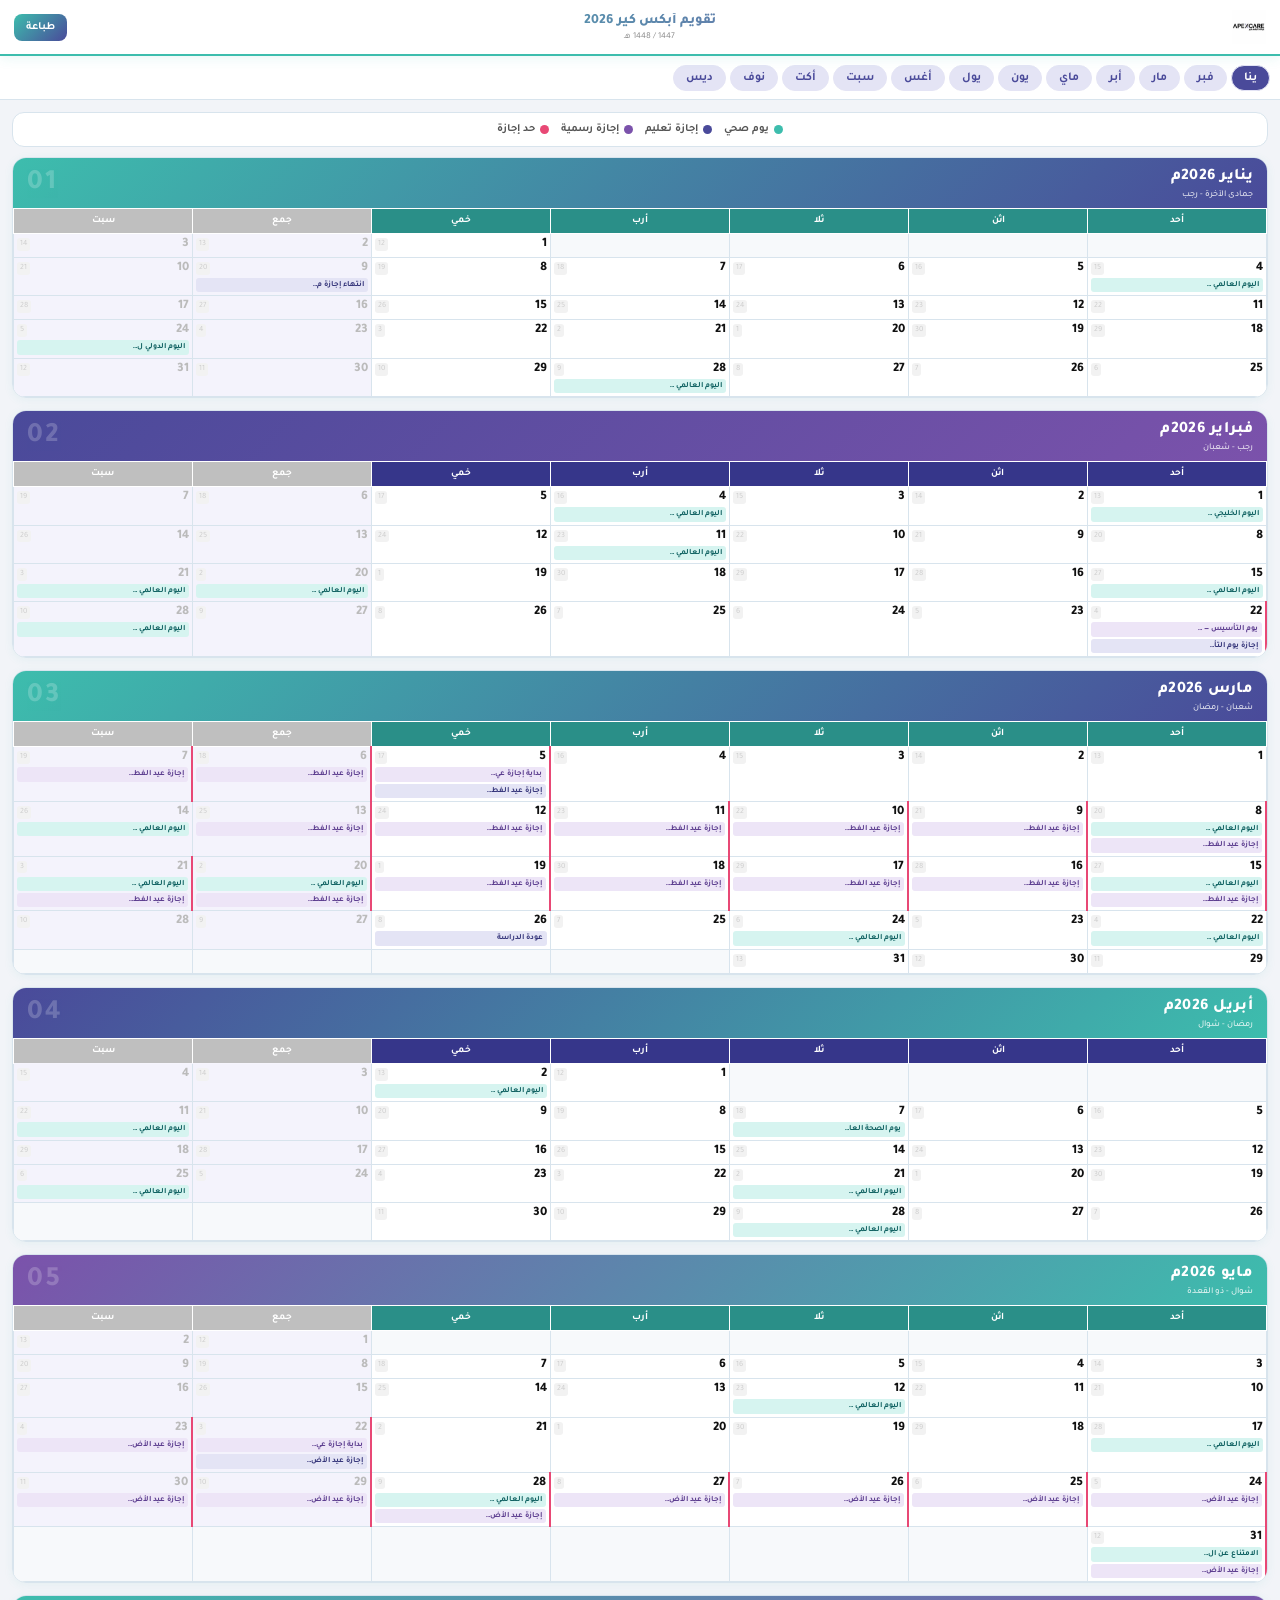
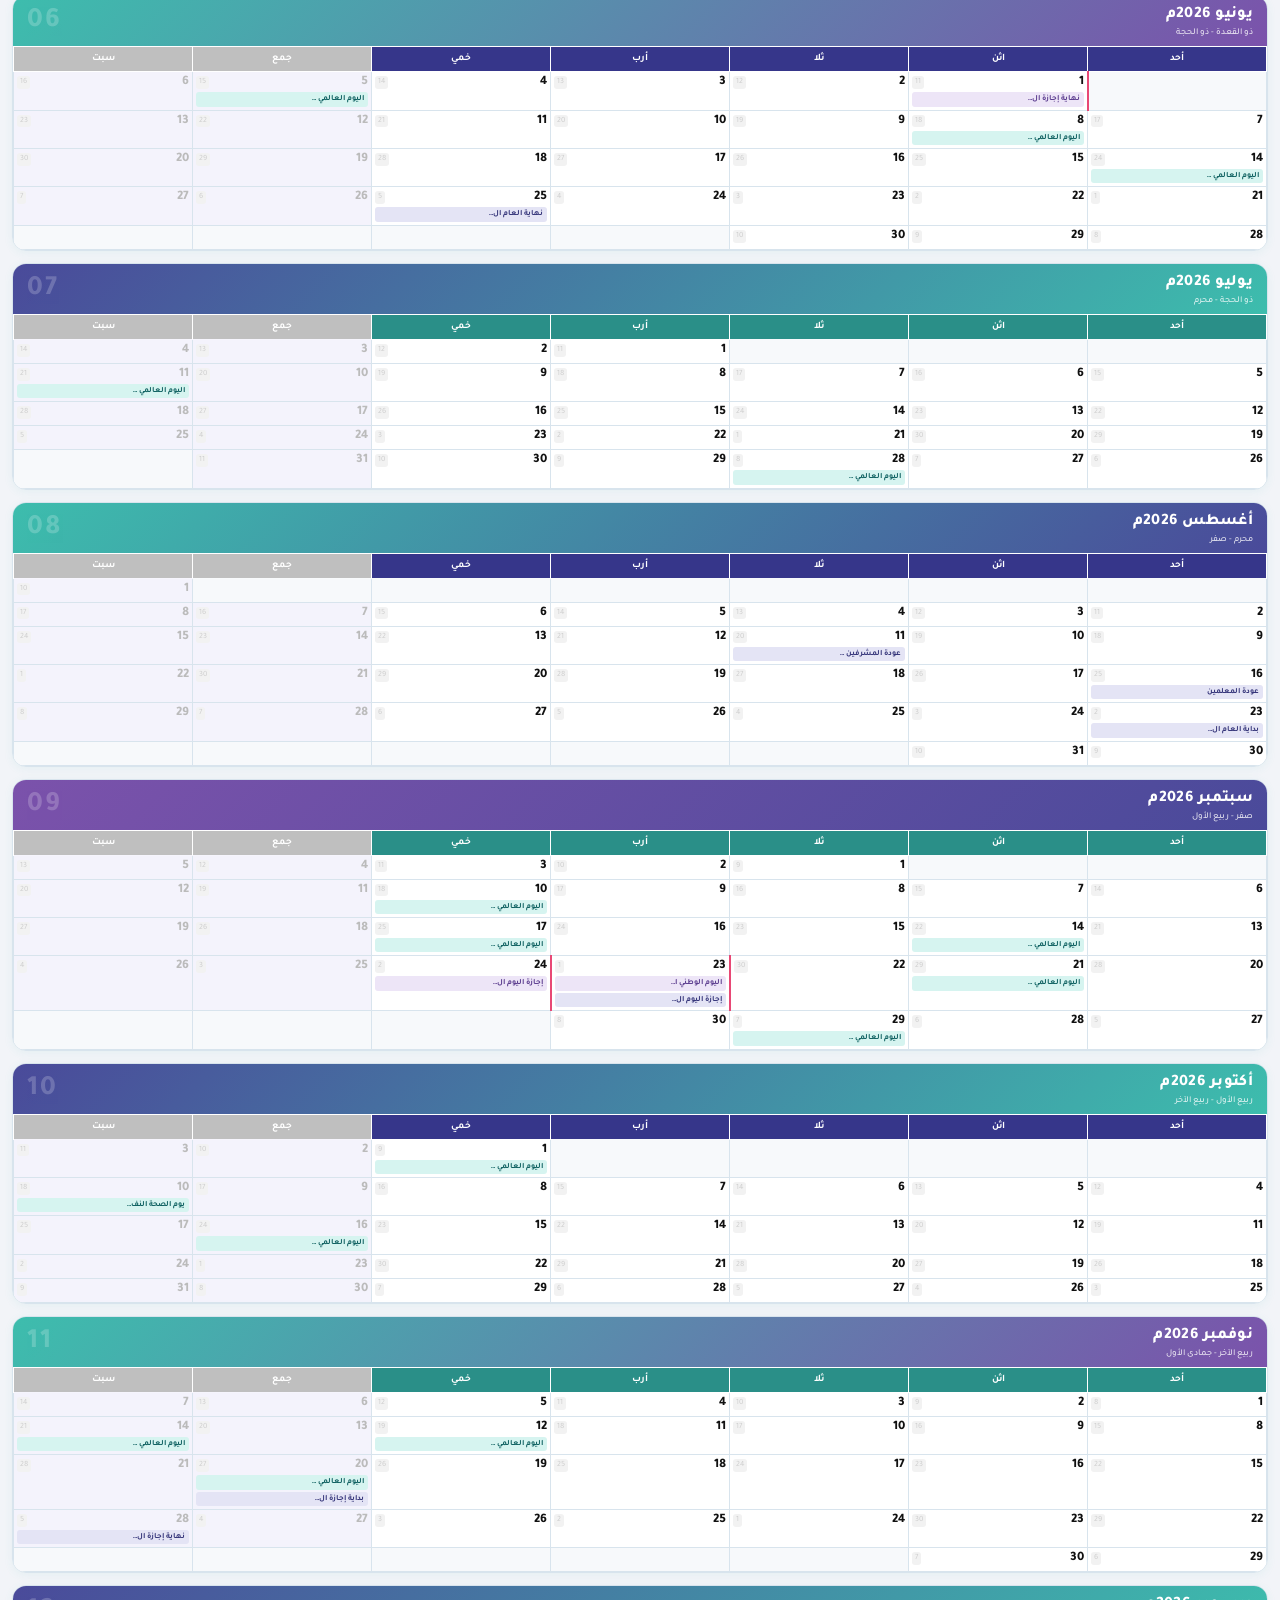
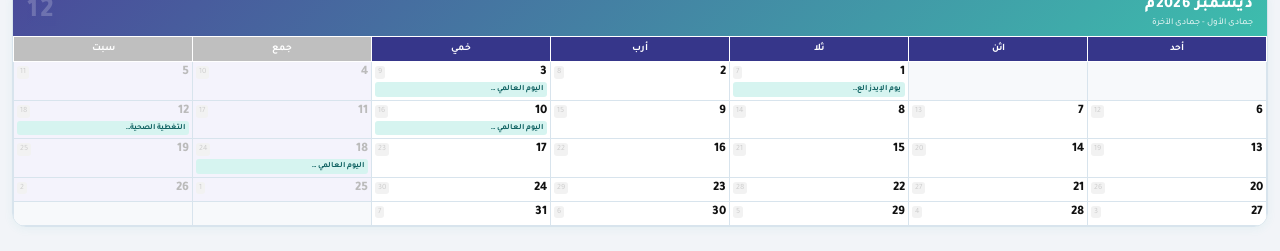
==== commit 683e4797: "Update APEXCARE_Calendar_2026.html" ====
--- a/APEXCARE_Calendar_2026.html
+++ b/APEXCARE_Calendar_2026.html
@@ -2,216 +2,238 @@
 <html lang="ar" dir="rtl">
 <head>
 <meta charset="UTF-8">
-<meta name="viewport" content="width=device-width,initial-scale=1">
+<meta name="viewport" content="width=device-width, initial-scale=1.0, maximum-scale=1.0">
 <title>تقويم أبكس كير 2026</title>
 <link href="https://fonts.googleapis.com/css2?family=Tajawal:wght@400;500;700;800&display=swap" rel="stylesheet">
 <style>
-/* ═══ BRAND PALETTE (from logo) ═══
-   Teal   : #3DBDAD
-   Purple : #7B52AB
-   Indigo : #4A4A9A
-   Pink   : #E84875  (accent only)
-   Black  : #1a1a1a
-*/
 :root{
-  --teal:#3DBDAD; --teal-d:#2a9e96; --teal-l:#e0f7f5;
-  --pur:#7B52AB;  --pur-d:#5c3d8f;  --pur-l:#ede5f7;
-  --ind:#4A4A9A;  --ind-d:#35357a;  --ind-l:#eaeaf5;
-  --pink:#E84875; --pink-l:#fde8ef;
-  --bdr:#dde8f0; --bg:#f4f6fb;
+  --teal:#3DBDAD;--teal-d:#2a9e96;--teal-l:#d6f4f0;
+  --pur:#7B52AB;--pur-d:#5c3d8f;--pur-l:#ede5f7;
+  --ind:#4A4A9A;--ind-d:#35357a;--ind-l:#e4e4f5;
+  --pink:#E84875;--bg:#f2f4f8;--bdr:#d8e4ed;
+  --header-h:56px;--nav-h:44px;
 }
-*{box-sizing:border-box;margin:0;padding:0}
-body{font-family:'Tajawal',sans-serif;direction:rtl;background:var(--bg);color:#1a1a1a}
-
-/* ── TOP BAR ── */
-.topbar{
+*{box-sizing:border-box;margin:0;padding:0;-webkit-tap-highlight-color:transparent}
+html{scroll-behavior:smooth}
+body{
+  font-family:'Tajawal',sans-serif;direction:rtl;
+  background:var(--bg);color:#1a1a1a;
+  padding-top:calc(var(--header-h) + var(--nav-h));
+  padding-bottom:24px;
+}
+
+/* ── STICKY TOP BAR ── */
+.top-bar{
+  position:fixed;top:0;left:0;right:0;
+  height:var(--header-h);
   background:white;
-  border-bottom:3px solid var(--teal);
-  padding:10px 20px;
+  border-bottom:2.5px solid var(--teal);
   display:flex;align-items:center;justify-content:space-between;
-  position:sticky;top:0;z-index:200;
-  box-shadow:0 2px 16px rgba(61,189,173,.15);
+  padding:0 14px;z-index:200;
+  box-shadow:0 2px 12px rgba(61,189,173,.12);
 }
-.topbar-logo{height:42px;width:auto;object-fit:contain}
-.topbar-mid{text-align:center;flex:1;padding:0 16px}
-.topbar-mid h1{
-  font-size:18px;font-weight:800;
-  background:linear-gradient(90deg,var(--teal) 0%,var(--pur) 100%);
+.tb-logo{height:34px;width:auto;object-fit:contain}
+.tb-mid h1{font-size:14px;font-weight:800;
+  background:linear-gradient(90deg,var(--teal),var(--pur));
   -webkit-background-clip:text;-webkit-text-fill-color:transparent;
-  background-clip:text;
+  background-clip:text;white-space:nowrap;}
+.tb-mid p{font-size:9px;color:#888;margin-top:1px}
+.tb-mid{text-align:center;flex:1;padding:0 8px}
+
+/* ── MONTH JUMP NAV ── */
+.month-nav{
+  position:fixed;top:var(--header-h);left:0;right:0;
+  height:var(--nav-h);background:white;
+  border-bottom:1px solid var(--bdr);
+  display:flex;align-items:center;overflow-x:auto;
+  padding:0 10px;gap:4px;z-index:190;
+  scrollbar-width:none;-webkit-overflow-scrolling:touch;
 }
-.topbar-mid p{font-size:11px;color:#666;margin-top:2px}
-.pbtn{
-  background:linear-gradient(135deg,var(--teal) 0%,var(--ind) 100%);
-  color:white;border:none;border-radius:8px;
-  padding:9px 18px;font-family:'Tajawal',sans-serif;font-size:13px;
-  font-weight:700;cursor:pointer;display:flex;align-items:center;gap:6px;
-  box-shadow:0 2px 8px rgba(61,189,173,.3);transition:opacity .15s;
+.month-nav::-webkit-scrollbar{display:none}
+.nav-m{
+  flex-shrink:0;
+  padding:5px 12px;border-radius:20px;
+  font-size:12px;font-weight:700;
+  color:var(--ind);text-decoration:none;
+  border:1.5px solid var(--ind-l);
+  background:var(--ind-l);
+  transition:all .15s;white-space:nowrap;
 }
-.pbtn:hover{opacity:.88}
-
-.legbar{
-  display:flex;gap:20px;justify-content:center;flex-wrap:wrap;
-  padding:7px 20px;background:white;border-bottom:1px solid var(--bdr);
+.nav-m:active{background:var(--ind);color:white}
+
+/* ── LEGEND BAR ── */
+.legend{
+  display:flex;gap:12px;justify-content:center;flex-wrap:wrap;
+  padding:10px 14px;margin:12px 12px 0;
+  background:white;border-radius:12px;
+  border:1px solid var(--bdr);
 }
-.leg{display:flex;align-items:center;gap:5px;font-size:11.5px;color:#444;font-weight:500}
+.leg{display:flex;align-items:center;gap:5px;font-size:11px;color:#555;font-weight:600}
 .ldot{width:9px;height:9px;border-radius:50%;flex-shrink:0}
 
-/* ── YEAR GRID ── */
-.year-grid{
-  display:grid;
-  grid-template-columns:repeat(4,1fr);
-  gap:10px;padding:12px;
-  max-width:1380px;margin:0 auto;
+/* ── MONTH CARDS ── */
+.months-wrap{padding:10px 12px 0;display:flex;flex-direction:column;gap:12px}
+
+.month-card{
+  background:white;border-radius:14px;overflow:hidden;
+  border:1px solid var(--bdr);
+  box-shadow:0 2px 10px rgba(61,189,173,.07);
 }
 
-/* ── MONTH CARD ── */
-.mc{
-  background:white;border-radius:10px;overflow:hidden;
-  border:1px solid var(--bdr);
-  box-shadow:0 2px 12px rgba(74,74,154,.07);
-}
-
 .mh{
-  padding:7px 10px 5px;
+  padding:10px 14px 8px;
   display:flex;align-items:center;justify-content:space-between;
   color:white;
 }
-.mh-ar{font-size:13px;font-weight:800;letter-spacing:.3px}
-.mh-sub{font-size:7px;opacity:.85;text-align:center;flex:1;padding:0 4px;line-height:1.3}
-.mh-en{font-size:17px;font-weight:800;opacity:.25;letter-spacing:1px;font-family:Georgia,serif}
-
-/* ── CALENDAR TABLE ── */
-.ctbl{width:100%;border-collapse:collapse;table-layout:fixed}
-
+.mh-info{display:flex;flex-direction:column;gap:2px}
+.mh-ar{font-size:16px;font-weight:800;letter-spacing:.3px}
+.mh-hij{font-size:9px;opacity:.85;font-weight:500}
+.mh-en{font-size:28px;font-weight:800;opacity:.2;letter-spacing:2px;line-height:1}
+
+/* ── SCROLLABLE TABLE ── */
+.tbl-wrap{overflow-x:auto;-webkit-overflow-scrolling:touch}
+.ctbl{
+  width:100%;min-width:300px;
+  border-collapse:collapse;table-layout:fixed;
+}
 .ctbl th{
   color:white;text-align:center;
-  padding:3px 1px;font-size:7px;font-weight:700;
+  padding:6px 2px;font-size:10px;font-weight:700;
   border:1px solid rgba(255,255,255,.15);
+  position:sticky;top:0;
 }
 .thfs{background:rgba(0,0,0,.25)!important}
 
 .ctbl td{
   border:1px solid var(--bdr);vertical-align:top;
-  padding:2px 2.5px;background:white;
+  padding:4px 3px 3px;background:white;
+  min-height:52px;
 }
-.ctbl td:hover{background:#f5f3fc}
-.dc{}
-.emp{background:#f8f9fd}
-.wk{background:#f3f2fa}
+.emp{background:#f7f9fb!important}
+.wk{background:#f4f3fc!important}
 .hl{border-right:2.5px solid var(--pink)!important}
 
-.dt{display:flex;justify-content:space-between;align-items:center;margin-bottom:1.5px}
-.dn{font-size:10px;font-weight:700;color:#111;line-height:1}
-.wk .dn{color:#aaa}
-.dh{font-size:5.5px;color:#ccc;background:#f2f2f2;padding:0 2px;border-radius:2px;line-height:1.5}
-
-/* ── PILLS ── */
-.pills{display:flex;flex-direction:column;gap:1px}
+.dt{display:flex;justify-content:space-between;align-items:flex-start;margin-bottom:3px}
+.dn{font-size:13px;font-weight:800;color:#111;line-height:1}
+.wk .dn{color:#bbb}
+.dh{font-size:8px;color:#ccc;background:#f2f2f2;padding:0 3px;border-radius:3px;line-height:1.6}
+
+.pills{display:flex;flex-direction:column;gap:2px}
 .pill{
-  font-size:6px;padding:1px 3px;border-radius:2px;
+  font-size:8px;padding:2px 4px;border-radius:3px;
   white-space:nowrap;overflow:hidden;text-overflow:ellipsis;
-  display:block;font-weight:600;line-height:1.4;cursor:default;
+  display:block;font-weight:700;line-height:1.3;cursor:pointer;
 }
-/* health = teal tones */
-.ph{background:var(--teal-l);color:#1a7a72}
-/* education = indigo tones */
+.ph{background:var(--teal-l);color:#0e6060}
 .pe{background:var(--ind-l);color:var(--ind-d)}
-/* national/holiday = purple tones */
 .pn{background:var(--pur-l);color:var(--pur-d)}
-.px{background:#efefef;color:#888;font-size:5.5px}
-
-/* ── TOOLTIP ── */
-[data-tip]{position:relative}
-[data-tip]:hover::after{
-  content:attr(data-tip);
-  position:absolute;
-  bottom:calc(100% + 6px);right:0;
-  background:#1a1a1a;color:#fff;
-  font-size:10.5px;font-weight:500;line-height:1.5;
-  padding:5px 9px;border-radius:7px;
-  white-space:normal;max-width:200px;text-align:right;
-  z-index:9999;pointer-events:none;
-  box-shadow:0 4px 14px rgba(0,0,0,.3);
-  font-family:'Tajawal',sans-serif;
+.px{background:#efefef;color:#888;font-size:7.5px}
+
+/* ── TOOLTIP MODAL (mobile-friendly) ── */
+.tip-overlay{
+  display:none;position:fixed;inset:0;
+  background:rgba(0,0,0,.5);z-index:500;
+  align-items:flex-end;justify-content:center;
 }
-[data-tip]:hover::before{
-  content:'';
-  position:absolute;
-  bottom:calc(100% + 2px);right:12px;
-  border:4px solid transparent;
-  border-top-color:#1a1a1a;
-  z-index:9999;
+.tip-overlay.show{display:flex}
+.tip-box{
+  background:white;border-radius:18px 18px 0 0;
+  padding:18px 20px 32px;width:100%;max-width:440px;
+  font-size:14px;font-weight:600;color:#1a1a1a;
+  line-height:1.6;text-align:center;
+  animation:slideUp .2s ease;
+}
+@keyframes slideUp{from{transform:translateY(100%)}to{transform:translateY(0)}}
+.tip-close{
+  display:block;width:36px;height:4px;border-radius:2px;
+  background:#ddd;margin:0 auto 12px;
 }
 
 /* ── PRINT ── */
 @media print{
   @page{size:A3 landscape;margin:5mm}
-  .topbar,.legbar{display:none!important}
-  body{background:white}
-  .year-grid{
-    display:grid;grid-template-columns:repeat(4,1fr);
-    gap:5px;padding:0;max-width:none;
+  .top-bar,.month-nav,.legend,.tip-overlay{display:none!important}
+  body{padding:0;background:white}
+  .months-wrap{
+    display:grid!important;
+    grid-template-columns:repeat(4,1fr);
+    gap:4mm;padding:0;
     -webkit-print-color-adjust:exact;print-color-adjust:exact;
   }
-  .mc{border-radius:5px;box-shadow:none;page-break-inside:avoid;break-inside:avoid}
-  .mh{padding:3px 6px 2px;-webkit-print-color-adjust:exact;print-color-adjust:exact}
-  .mh-ar{font-size:9px}
-  .mh-sub{font-size:5.5px}
-  .mh-en{font-size:12px}
-  .ctbl th{font-size:6px;padding:2px 1px;-webkit-print-color-adjust:exact;print-color-adjust:exact}
-  .ctbl td{padding:1.5px 2px}
-  .dn{font-size:8px}
-  .dh{font-size:5px}
-  .pill{font-size:5px;padding:.5px 2px}
-  .ph,.pe,.pn,.px,.wk,.hl,.emp{-webkit-print-color-adjust:exact;print-color-adjust:exact}
-  [data-tip]::after,[data-tip]::before{display:none!important}
+  .month-card{
+    border-radius:4pt;box-shadow:none;
+    page-break-inside:avoid;break-inside:avoid;
+    border:0.4pt solid #cdd8e8;
+  }
+  .mh{padding:3mm 3mm 2mm;-webkit-print-color-adjust:exact;print-color-adjust:exact}
+  .mh-ar{font-size:8pt}.mh-hij{font-size:5pt}.mh-en{font-size:14pt}
+  .ctbl th{font-size:6pt;padding:1.5mm 1mm;-webkit-print-color-adjust:exact;print-color-adjust:exact}
+  .ctbl td{padding:0.8mm 1mm;min-height:0}
+  .dn{font-size:7pt}.dh{font-size:4.5pt}
+  .pill{font-size:4.5pt;padding:0.4mm 1mm}
+  .emp,.wk,.hl,.ph,.pe,.pn,.px{-webkit-print-color-adjust:exact;print-color-adjust:exact}
+  .tbl-wrap{overflow:visible}
 }
 </style>
 </head>
 <body>
 
-<header class="topbar">
-  <img class="topbar-logo" src="[data-uri]" alt="APEXCARE">
-  <div class="topbar-mid">
-    <h1>تقويم عيادات أبكس كير 2026 · 1447/1448هـ</h1>
-    <p>الأيام الصحية العالمية · إجازات التعليم · المناسبات الوطنية</p>
-  </div>
-  <button class="pbtn" onclick="window.print()">
-    <svg width="14" height="14" viewBox="0 0 24 24" fill="none" stroke="currentColor" stroke-width="2.5">
-      <polyline points="6 9 6 2 18 2 18 9"/>
-      <path d="M6 18H4a2 2 0 0 1-2-2v-5a2 2 0 0 1 2-2h16a2 2 0 0 1 2 2v5a2 2 0 0 1-2 2h-2"/>
-      <rect x="6" y="14" width="12" height="8"/>
-    </svg>
-    طباعة / PDF
-  </button>
+<!-- STICKY HEADER -->
+<header class="top-bar">
+  <img class="tb-logo" src="[data-uri]" alt="APEXCARE">
+  <div class="tb-mid">
+    <h1>تقويم أبكس كير 2026</h1>
+    <p>1447 / 1448 هـ</p>
+  </div>
+  <button onclick="window.print()" style="
+    background:linear-gradient(135deg,var(--teal),var(--ind));
+    color:white;border:none;border-radius:8px;padding:7px 12px;
+    font-family:'Tajawal',sans-serif;font-size:11px;font-weight:700;
+    cursor:pointer;white-space:nowrap;flex-shrink:0;
+  ">طباعة</button>
 </header>
 
-<div class="legbar">
-  <span class="leg"><span class="ldot" style="background:#3DBDAD"></span>يوم صحي عالمي</span>
-  <span class="leg"><span class="ldot" style="background:#4A4A9A"></span>إجازة تعليم</span>
-  <span class="leg"><span class="ldot" style="background:#7B52AB"></span>إجازة رسمية / وطنية</span>
-  <span class="leg"><span class="ldot" style="background:#E84875"></span>إجازة رسمية (حد أيمن)</span>
+<!-- MONTH NAV -->
+<nav class="month-nav"><a class="nav-m" href="#m1">ينا</a><a class="nav-m" href="#m2">فبر</a><a class="nav-m" href="#m3">مار</a><a class="nav-m" href="#m4">أبر</a><a class="nav-m" href="#m5">ماي</a><a class="nav-m" href="#m6">يون</a><a class="nav-m" href="#m7">يول</a><a class="nav-m" href="#m8">أغس</a><a class="nav-m" href="#m9">سبت</a><a class="nav-m" href="#m10">أكت</a><a class="nav-m" href="#m11">نوف</a><a class="nav-m" href="#m12">ديس</a></nav>
+
+<!-- TOOLTIP MODAL -->
+<div class="tip-overlay" id="tipOverlay" onclick="closeTip()">
+  <div class="tip-box" onclick="event.stopPropagation()">
+    <span class="tip-close"></span>
+    <div id="tipText"></div>
+  </div>
 </div>
 
-<div class="year-grid">
-<div class="mc">
+<!-- LEGEND -->
+<div class="legend">
+  <span class="leg"><span class="ldot" style="background:var(--teal)"></span>يوم صحي</span>
+  <span class="leg"><span class="ldot" style="background:var(--ind)"></span>إجازة تعليم</span>
+  <span class="leg"><span class="ldot" style="background:var(--pur)"></span>إجازة رسمية</span>
+  <span class="leg"><span class="ldot" style="background:var(--pink)"></span>حد إجازة</span>
+</div>
+
+<!-- MONTHS -->
+<div class="months-wrap">
+<section class="month-card" id="m1">
   <div class="mh" style="background:linear-gradient(135deg,#3DBDAD 0%,#4A4A9A 100%)">
-    <div class="mh-ar">يناير</div>
-    <div class="mh-sub">جمادى الآخرة - رجب</div>
-    <div class="mh-en">JAN</div>
-  </div>
-  <table class="ctbl">
-    <thead><tr>
-      <th style="background:#3a3a88">أحد</th>
-      <th style="background:#3a3a88">اثن</th>
-      <th style="background:#3a3a88">ثلا</th>
-      <th style="background:#3a3a88">أرب</th>
-      <th style="background:#3a3a88">خمي</th>
-      <th class="thfs">جمع</th>
-      <th class="thfs">سبت</th>
-    </tr></thead>
-    <tbody><tr style="height:20px"><td class="emp"></td><td class="emp"></td><td class="emp"></td><td class="emp"></td><td class="dc">
+    <div class="mh-info">
+      <span class="mh-ar">يناير 2026م</span>
+      <span class="mh-hij">جمادى الآخرة - رجب</span>
+    </div>
+    <span class="mh-en">01</span>
+  </div>
+  <div class="tbl-wrap">
+    <table class="ctbl">
+      <thead><tr>
+        <th style="background:#2a8f88">أحد</th>
+        <th style="background:#2a8f88">اثن</th>
+        <th style="background:#2a8f88">ثلا</th>
+        <th style="background:#2a8f88">أرب</th>
+        <th style="background:#2a8f88">خمي</th>
+        <th class="thfs">جمع</th>
+        <th class="thfs">سبت</th>
+      </tr></thead>
+      <tbody><tr><td class="emp"></td><td class="emp"></td><td class="emp"></td><td class="emp"></td><td class="dc">
 <div class="dt"><span class="dn">1</span><span class="dh">12</span></div>
 <div class="pills"></div>
 </td><td class="dc wk">
@@ -220,9 +242,9 @@
 </td><td class="dc wk">
 <div class="dt"><span class="dn">3</span><span class="dh">14</span></div>
 <div class="pills"></div>
-</td></tr><tr style="height:20px"><td class="dc">
+</td></tr><tr><td class="dc">
 <div class="dt"><span class="dn">4</span><span class="dh">15</span></div>
-<div class="pills"><span class="pill ph" data-tip="اليوم العالمي للبرايل">اليوم العالمي للبرايل</span></div>
+<div class="pills"><span class="pill ph" data-full="اليوم العالمي للبرايل">اليوم العالمي …</span></div>
 </td><td class="dc">
 <div class="dt"><span class="dn">5</span><span class="dh">16</span></div>
 <div class="pills"></div>
@@ -237,11 +259,11 @@
 <div class="pills"></div>
 </td><td class="dc wk">
 <div class="dt"><span class="dn">9</span><span class="dh">20</span></div>
-<div class="pills"><span class="pill pe" data-tip="انتهاء إجازة منتصف العام">انتهاء إجازة منتصف العام</span></div>
+<div class="pills"><span class="pill pe" data-full="انتهاء إجازة منتصف العام">انتهاء إجازة م…</span></div>
 </td><td class="dc wk">
 <div class="dt"><span class="dn">10</span><span class="dh">21</span></div>
 <div class="pills"></div>
-</td></tr><tr style="height:20px"><td class="dc">
+</td></tr><tr><td class="dc">
 <div class="dt"><span class="dn">11</span><span class="dh">22</span></div>
 <div class="pills"></div>
 </td><td class="dc">
@@ -262,7 +284,7 @@
 </td><td class="dc wk">
 <div class="dt"><span class="dn">17</span><span class="dh">28</span></div>
 <div class="pills"></div>
-</td></tr><tr style="height:20px"><td class="dc">
+</td></tr><tr><td class="dc">
 <div class="dt"><span class="dn">18</span><span class="dh">29</span></div>
 <div class="pills"></div>
 </td><td class="dc">
@@ -282,8 +304,8 @@
 <div class="pills"></div>
 </td><td class="dc wk">
 <div class="dt"><span class="dn">24</span><span class="dh">5</span></div>
-<div class="pills"><span class="pill ph" data-tip="اليوم الدولي للتعليم">اليوم الدولي للتعليم</span></div>
-</td></tr><tr style="height:20px"><td class="dc">
+<div class="pills"><span class="pill ph" data-full="اليوم الدولي للتعليم">اليوم الدولي ل…</span></div>
+</td></tr><tr><td class="dc">
 <div class="dt"><span class="dn">25</span><span class="dh">6</span></div>
 <div class="pills"></div>
 </td><td class="dc">
@@ -294,7 +316,7 @@
 <div class="pills"></div>
 </td><td class="dc">
 <div class="dt"><span class="dn">28</span><span class="dh">9</span></div>
-<div class="pills"><span class="pill ph" data-tip="اليوم العالمي لمرض الجذام">اليوم العالمي لمرض الجذام</span></div>
+<div class="pills"><span class="pill ph" data-full="اليوم العالمي لمرض الجذام">اليوم العالمي …</span></div>
 </td><td class="dc">
 <div class="dt"><span class="dn">29</span><span class="dh">10</span></div>
 <div class="pills"></div>
@@ -305,27 +327,31 @@
 <div class="dt"><span class="dn">31</span><span class="dh">12</span></div>
 <div class="pills"></div>
 </td></tr></tbody>
-  </table>
-</div>
-<div class="mc">
+    </table>
+  </div>
+</section>
+<section class="month-card" id="m2">
   <div class="mh" style="background:linear-gradient(135deg,#4A4A9A 0%,#7B52AB 100%)">
-    <div class="mh-ar">فبراير</div>
-    <div class="mh-sub">رجب - شعبان</div>
-    <div class="mh-en">FEB</div>
-  </div>
-  <table class="ctbl">
-    <thead><tr>
-      <th style="background:#2a9e96">أحد</th>
-      <th style="background:#2a9e96">اثن</th>
-      <th style="background:#2a9e96">ثلا</th>
-      <th style="background:#2a9e96">أرب</th>
-      <th style="background:#2a9e96">خمي</th>
-      <th class="thfs">جمع</th>
-      <th class="thfs">سبت</th>
-    </tr></thead>
-    <tbody><tr style="height:24px"><td class="dc">
+    <div class="mh-info">
+      <span class="mh-ar">فبراير 2026م</span>
+      <span class="mh-hij">رجب - شعبان</span>
+    </div>
+    <span class="mh-en">02</span>
+  </div>
+  <div class="tbl-wrap">
+    <table class="ctbl">
+      <thead><tr>
+        <th style="background:#36368a">أحد</th>
+        <th style="background:#36368a">اثن</th>
+        <th style="background:#36368a">ثلا</th>
+        <th style="background:#36368a">أرب</th>
+        <th style="background:#36368a">خمي</th>
+        <th class="thfs">جمع</th>
+        <th class="thfs">سبت</th>
+      </tr></thead>
+      <tbody><tr><td class="dc">
 <div class="dt"><span class="dn">1</span><span class="dh">13</span></div>
-<div class="pills"><span class="pill ph" data-tip="اليوم الخليجي لحقوق المريض">اليوم الخليجي لحقوق المريض</span></div>
+<div class="pills"><span class="pill ph" data-full="اليوم الخليجي لحقوق المريض">اليوم الخليجي …</span></div>
 </td><td class="dc">
 <div class="dt"><span class="dn">2</span><span class="dh">14</span></div>
 <div class="pills"></div>
@@ -334,7 +360,7 @@
 <div class="pills"></div>
 </td><td class="dc">
 <div class="dt"><span class="dn">4</span><span class="dh">16</span></div>
-<div class="pills"><span class="pill ph" data-tip="اليوم العالمي لمكافحة السرطان">اليوم العالمي لمكافحة السرطان</span></div>
+<div class="pills"><span class="pill ph" data-full="اليوم العالمي لمكافحة السرطان">اليوم العالمي …</span></div>
 </td><td class="dc">
 <div class="dt"><span class="dn">5</span><span class="dh">17</span></div>
 <div class="pills"></div>
@@ -344,7 +370,7 @@
 </td><td class="dc wk">
 <div class="dt"><span class="dn">7</span><span class="dh">19</span></div>
 <div class="pills"></div>
-</td></tr><tr style="height:24px"><td class="dc">
+</td></tr><tr><td class="dc">
 <div class="dt"><span class="dn">8</span><span class="dh">20</span></div>
 <div class="pills"></div>
 </td><td class="dc">
@@ -355,7 +381,7 @@
 <div class="pills"></div>
 </td><td class="dc">
 <div class="dt"><span class="dn">11</span><span class="dh">23</span></div>
-<div class="pills"><span class="pill ph" data-tip="اليوم العالمي للمرأة في العلوم">اليوم العالمي للمرأة في العلوم</span></div>
+<div class="pills"><span class="pill ph" data-full="اليوم العالمي للمرأة في العلوم">اليوم العالمي …</span></div>
 </td><td class="dc">
 <div class="dt"><span class="dn">12</span><span class="dh">24</span></div>
 <div class="pills"></div>
@@ -365,9 +391,9 @@
 </td><td class="dc wk">
 <div class="dt"><span class="dn">14</span><span class="dh">26</span></div>
 <div class="pills"></div>
-</td></tr><tr style="height:24px"><td class="dc">
+</td></tr><tr><td class="dc">
 <div class="dt"><span class="dn">15</span><span class="dh">27</span></div>
-<div class="pills"><span class="pill ph" data-tip="اليوم العالمي لسرطان الأطفال">اليوم العالمي لسرطان الأطفال</span></div>
+<div class="pills"><span class="pill ph" data-full="اليوم العالمي لسرطان الأطفال">اليوم العالمي …</span></div>
 </td><td class="dc">
 <div class="dt"><span class="dn">16</span><span class="dh">28</span></div>
 <div class="pills"></div>
@@ -382,13 +408,13 @@
 <div class="pills"></div>
 </td><td class="dc wk">
 <div class="dt"><span class="dn">20</span><span class="dh">2</span></div>
-<div class="pills"><span class="pill ph" data-tip="اليوم العالمي للعدالة الاجتماعية">اليوم العالمي للعدالة الاجتماعية</span></div>
+<div class="pills"><span class="pill ph" data-full="اليوم العالمي للعدالة الاجتماعية">اليوم العالمي …</span></div>
 </td><td class="dc wk">
 <div class="dt"><span class="dn">21</span><span class="dh">3</span></div>
-<div class="pills"><span class="pill ph" data-tip="اليوم العالمي للغة الأم">اليوم العالمي للغة الأم</span></div>
-</td></tr><tr style="height:24px"><td class="dc hl">
+<div class="pills"><span class="pill ph" data-full="اليوم العالمي للغة الأم">اليوم العالمي …</span></div>
+</td></tr><tr><td class="dc hl">
 <div class="dt"><span class="dn">22</span><span class="dh">4</span></div>
-<div class="pills"><span class="pill pn" data-tip="يوم التأسيس">يوم التأسيس</span><span class="pill pe" data-tip="إجازة يوم التأسيس">إجازة يوم التأسيس</span></div>
+<div class="pills"><span class="pill pn" data-full="يوم التأسيس — إجازة">يوم التأسيس — …</span><span class="pill pe" data-full="إجازة يوم التأسيس">إجازة يوم التأ…</span></div>
 </td><td class="dc">
 <div class="dt"><span class="dn">23</span><span class="dh">5</span></div>
 <div class="pills"></div>
@@ -406,27 +432,31 @@
 <div class="pills"></div>
 </td><td class="dc wk">
 <div class="dt"><span class="dn">28</span><span class="dh">10</span></div>
-<div class="pills"><span class="pill ph" data-tip="اليوم العالمي للأمراض النادرة">اليوم العالمي للأمراض النادرة</span></div>
+<div class="pills"><span class="pill ph" data-full="اليوم العالمي للأمراض النادرة">اليوم العالمي …</span></div>
 </td></tr></tbody>
-  </table>
-</div>
-<div class="mc">
+    </table>
+  </div>
+</section>
+<section class="month-card" id="m3">
   <div class="mh" style="background:linear-gradient(135deg,#3DBDAD 0%,#4A4A9A 100%)">
-    <div class="mh-ar">مارس</div>
-    <div class="mh-sub">شعبان - رمضان</div>
-    <div class="mh-en">MAR</div>
-  </div>
-  <table class="ctbl">
-    <thead><tr>
-      <th style="background:#3a3a88">أحد</th>
-      <th style="background:#3a3a88">اثن</th>
-      <th style="background:#3a3a88">ثلا</th>
-      <th style="background:#3a3a88">أرب</th>
-      <th style="background:#3a3a88">خمي</th>
-      <th class="thfs">جمع</th>
-      <th class="thfs">سبت</th>
-    </tr></thead>
-    <tbody><tr style="height:20px"><td class="dc">
+    <div class="mh-info">
+      <span class="mh-ar">مارس 2026م</span>
+      <span class="mh-hij">شعبان - رمضان</span>
+    </div>
+    <span class="mh-en">03</span>
+  </div>
+  <div class="tbl-wrap">
+    <table class="ctbl">
+      <thead><tr>
+        <th style="background:#2a8f88">أحد</th>
+        <th style="background:#2a8f88">اثن</th>
+        <th style="background:#2a8f88">ثلا</th>
+        <th style="background:#2a8f88">أرب</th>
+        <th style="background:#2a8f88">خمي</th>
+        <th class="thfs">جمع</th>
+        <th class="thfs">سبت</th>
+      </tr></thead>
+      <tbody><tr><td class="dc">
 <div class="dt"><span class="dn">1</span><span class="dh">13</span></div>
 <div class="pills"></div>
 </td><td class="dc">
@@ -440,77 +470,77 @@
 <div class="pills"></div>
 </td><td class="dc hl">
 <div class="dt"><span class="dn">5</span><span class="dh">17</span></div>
-<div class="pills"><span class="pill pn" data-tip="بداية إجازة عيد الفطر">بداية إجازة عيد الفطر</span><span class="pill pe" data-tip="إجازة عيد الفطر">إجازة عيد الفطر</span></div>
+<div class="pills"><span class="pill pn" data-full="بداية إجازة عيد الفطر">بداية إجازة عي…</span><span class="pill pe" data-full="إجازة عيد الفطر">إجازة عيد الفط…</span></div>
 </td><td class="dc wk hl">
 <div class="dt"><span class="dn">6</span><span class="dh">18</span></div>
-<div class="pills"><span class="pill pn" data-tip="إجازة عيد الفطر">إجازة عيد الفطر</span></div>
+<div class="pills"><span class="pill pn" data-full="إجازة عيد الفطر">إجازة عيد الفط…</span></div>
 </td><td class="dc wk hl">
 <div class="dt"><span class="dn">7</span><span class="dh">19</span></div>
-<div class="pills"><span class="pill pn" data-tip="إجازة عيد الفطر">إجازة عيد الفطر</span></div>
-</td></tr><tr style="height:20px"><td class="dc hl">
+<div class="pills"><span class="pill pn" data-full="إجازة عيد الفطر">إجازة عيد الفط…</span></div>
+</td></tr><tr><td class="dc hl">
 <div class="dt"><span class="dn">8</span><span class="dh">20</span></div>
-<div class="pills"><span class="pill ph" data-tip="اليوم العالمي للمرأة">اليوم العالمي للمرأة</span><span class="pill pn" data-tip="إجازة عيد الفطر">إجازة عيد الفطر</span></div>
+<div class="pills"><span class="pill ph" data-full="اليوم العالمي للمرأة">اليوم العالمي …</span><span class="pill pn" data-full="إجازة عيد الفطر">إجازة عيد الفط…</span></div>
 </td><td class="dc hl">
 <div class="dt"><span class="dn">9</span><span class="dh">21</span></div>
-<div class="pills"><span class="pill pn" data-tip="إجازة عيد الفطر">إجازة عيد الفطر</span></div>
+<div class="pills"><span class="pill pn" data-full="إجازة عيد الفطر">إجازة عيد الفط…</span></div>
 </td><td class="dc hl">
 <div class="dt"><span class="dn">10</span><span class="dh">22</span></div>
-<div class="pills"><span class="pill pn" data-tip="إجازة عيد الفطر">إجازة عيد الفطر</span></div>
+<div class="pills"><span class="pill pn" data-full="إجازة عيد الفطر">إجازة عيد الفط…</span></div>
 </td><td class="dc hl">
 <div class="dt"><span class="dn">11</span><span class="dh">23</span></div>
-<div class="pills"><span class="pill pn" data-tip="إجازة عيد الفطر">إجازة عيد الفطر</span></div>
+<div class="pills"><span class="pill pn" data-full="إجازة عيد الفطر">إجازة عيد الفط…</span></div>
 </td><td class="dc hl">
 <div class="dt"><span class="dn">12</span><span class="dh">24</span></div>
-<div class="pills"><span class="pill pn" data-tip="إجازة عيد الفطر">إجازة عيد الفطر</span></div>
+<div class="pills"><span class="pill pn" data-full="إجازة عيد الفطر">إجازة عيد الفط…</span></div>
 </td><td class="dc wk hl">
 <div class="dt"><span class="dn">13</span><span class="dh">25</span></div>
-<div class="pills"><span class="pill pn" data-tip="إجازة عيد الفطر">إجازة عيد الفطر</span></div>
+<div class="pills"><span class="pill pn" data-full="إجازة عيد الفطر">إجازة عيد الفط…</span></div>
 </td><td class="dc wk">
 <div class="dt"><span class="dn">14</span><span class="dh">26</span></div>
-<div class="pills"><span class="pill ph" data-tip="اليوم العالمي للكلى">اليوم العالمي للكلى</span></div>
-</td></tr><tr style="height:20px"><td class="dc hl">
+<div class="pills"><span class="pill ph" data-full="اليوم العالمي للكلى">اليوم العالمي …</span></div>
+</td></tr><tr><td class="dc hl">
 <div class="dt"><span class="dn">15</span><span class="dh">27</span></div>
-<div class="pills"><span class="pill ph" data-tip="اليوم العالمي للنوم">اليوم العالمي للنوم</span><span class="pill pn" data-tip="إجازة عيد الفطر">إجازة عيد الفطر</span></div>
+<div class="pills"><span class="pill ph" data-full="اليوم العالمي للنوم">اليوم العالمي …</span><span class="pill pn" data-full="إجازة عيد الفطر">إجازة عيد الفط…</span></div>
 </td><td class="dc hl">
 <div class="dt"><span class="dn">16</span><span class="dh">28</span></div>
-<div class="pills"><span class="pill pn" data-tip="إجازة عيد الفطر">إجازة عيد الفطر</span></div>
+<div class="pills"><span class="pill pn" data-full="إجازة عيد الفطر">إجازة عيد الفط…</span></div>
 </td><td class="dc hl">
 <div class="dt"><span class="dn">17</span><span class="dh">29</span></div>
-<div class="pills"><span class="pill pn" data-tip="إجازة عيد الفطر">إجازة عيد الفطر</span></div>
+<div class="pills"><span class="pill pn" data-full="إجازة عيد الفطر">إجازة عيد الفط…</span></div>
 </td><td class="dc hl">
 <div class="dt"><span class="dn">18</span><span class="dh">30</span></div>
-<div class="pills"><span class="pill pn" data-tip="إجازة عيد الفطر">إجازة عيد الفطر</span></div>
+<div class="pills"><span class="pill pn" data-full="إجازة عيد الفطر">إجازة عيد الفط…</span></div>
 </td><td class="dc hl">
 <div class="dt"><span class="dn">19</span><span class="dh">1</span></div>
-<div class="pills"><span class="pill pn" data-tip="إجازة عيد الفطر">إجازة عيد الفطر</span></div>
+<div class="pills"><span class="pill pn" data-full="إجازة عيد الفطر">إجازة عيد الفط…</span></div>
 </td><td class="dc wk hl">
 <div class="dt"><span class="dn">20</span><span class="dh">2</span></div>
-<div class="pills"><span class="pill ph" data-tip="اليوم العالمي لصحة الفم">اليوم العالمي لصحة الفم</span><span class="pill pn" data-tip="إجازة عيد الفطر">إجازة عيد الفطر</span></div>
+<div class="pills"><span class="pill ph" data-full="اليوم العالمي لصحة الفم">اليوم العالمي …</span><span class="pill pn" data-full="إجازة عيد الفطر">إجازة عيد الفط…</span></div>
 </td><td class="dc wk hl">
 <div class="dt"><span class="dn">21</span><span class="dh">3</span></div>
-<div class="pills"><span class="pill ph" data-tip="اليوم العالمي للسعادة">اليوم العالمي للسعادة</span><span class="pill pn" data-tip="إجازة عيد الفطر">إجازة عيد الفطر</span></div>
-</td></tr><tr style="height:20px"><td class="dc">
+<div class="pills"><span class="pill ph" data-full="اليوم العالمي للسعادة">اليوم العالمي …</span><span class="pill pn" data-full="إجازة عيد الفطر">إجازة عيد الفط…</span></div>
+</td></tr><tr><td class="dc">
 <div class="dt"><span class="dn">22</span><span class="dh">4</span></div>
-<div class="pills"><span class="pill ph" data-tip="اليوم العالمي للمياه">اليوم العالمي للمياه</span></div>
+<div class="pills"><span class="pill ph" data-full="اليوم العالمي للمياه">اليوم العالمي …</span></div>
 </td><td class="dc">
 <div class="dt"><span class="dn">23</span><span class="dh">5</span></div>
 <div class="pills"></div>
 </td><td class="dc">
 <div class="dt"><span class="dn">24</span><span class="dh">6</span></div>
-<div class="pills"><span class="pill ph" data-tip="اليوم العالمي للسل">اليوم العالمي للسل</span></div>
+<div class="pills"><span class="pill ph" data-full="اليوم العالمي للسل">اليوم العالمي …</span></div>
 </td><td class="dc">
 <div class="dt"><span class="dn">25</span><span class="dh">7</span></div>
 <div class="pills"></div>
 </td><td class="dc">
 <div class="dt"><span class="dn">26</span><span class="dh">8</span></div>
-<div class="pills"><span class="pill pe" data-tip="عودة الدراسة">عودة الدراسة</span></div>
+<div class="pills"><span class="pill pe" data-full="عودة الدراسة">عودة الدراسة</span></div>
 </td><td class="dc wk">
 <div class="dt"><span class="dn">27</span><span class="dh">9</span></div>
 <div class="pills"></div>
 </td><td class="dc wk">
 <div class="dt"><span class="dn">28</span><span class="dh">10</span></div>
 <div class="pills"></div>
-</td></tr><tr style="height:20px"><td class="dc">
+</td></tr><tr><td class="dc">
 <div class="dt"><span class="dn">29</span><span class="dh">11</span></div>
 <div class="pills"></div>
 </td><td class="dc">
@@ -520,37 +550,41 @@
 <div class="dt"><span class="dn">31</span><span class="dh">13</span></div>
 <div class="pills"></div>
 </td><td class="emp"></td><td class="emp"></td><td class="emp"></td><td class="emp"></td></tr></tbody>
-  </table>
-</div>
-<div class="mc">
+    </table>
+  </div>
+</section>
+<section class="month-card" id="m4">
   <div class="mh" style="background:linear-gradient(135deg,#4A4A9A 0%,#3DBDAD 100%)">
-    <div class="mh-ar">أبريل</div>
-    <div class="mh-sub">رمضان - شوال</div>
-    <div class="mh-en">APR</div>
-  </div>
-  <table class="ctbl">
-    <thead><tr>
-      <th style="background:#2a9e96">أحد</th>
-      <th style="background:#2a9e96">اثن</th>
-      <th style="background:#2a9e96">ثلا</th>
-      <th style="background:#2a9e96">أرب</th>
-      <th style="background:#2a9e96">خمي</th>
-      <th class="thfs">جمع</th>
-      <th class="thfs">سبت</th>
-    </tr></thead>
-    <tbody><tr style="height:20px"><td class="emp"></td><td class="emp"></td><td class="emp"></td><td class="dc">
+    <div class="mh-info">
+      <span class="mh-ar">أبريل 2026م</span>
+      <span class="mh-hij">رمضان - شوال</span>
+    </div>
+    <span class="mh-en">04</span>
+  </div>
+  <div class="tbl-wrap">
+    <table class="ctbl">
+      <thead><tr>
+        <th style="background:#36368a">أحد</th>
+        <th style="background:#36368a">اثن</th>
+        <th style="background:#36368a">ثلا</th>
+        <th style="background:#36368a">أرب</th>
+        <th style="background:#36368a">خمي</th>
+        <th class="thfs">جمع</th>
+        <th class="thfs">سبت</th>
+      </tr></thead>
+      <tbody><tr><td class="emp"></td><td class="emp"></td><td class="emp"></td><td class="dc">
 <div class="dt"><span class="dn">1</span><span class="dh">12</span></div>
 <div class="pills"></div>
 </td><td class="dc">
 <div class="dt"><span class="dn">2</span><span class="dh">13</span></div>
-<div class="pills"><span class="pill ph" data-tip="اليوم العالمي للتوحد">اليوم العالمي للتوحد</span></div>
+<div class="pills"><span class="pill ph" data-full="اليوم العالمي للتوحد">اليوم العالمي …</span></div>
 </td><td class="dc wk">
 <div class="dt"><span class="dn">3</span><span class="dh">14</span></div>
 <div class="pills"></div>
 </td><td class="dc wk">
 <div class="dt"><span class="dn">4</span><span class="dh">15</span></div>
 <div class="pills"></div>
-</td></tr><tr style="height:20px"><td class="dc">
+</td></tr><tr><td class="dc">
 <div class="dt"><span class="dn">5</span><span class="dh">16</span></div>
 <div class="pills"></div>
 </td><td class="dc">
@@ -558,7 +592,7 @@
 <div class="pills"></div>
 </td><td class="dc">
 <div class="dt"><span class="dn">7</span><span class="dh">18</span></div>
-<div class="pills"><span class="pill ph" data-tip="يوم الصحة العالمي WHO">يوم الصحة العالمي WHO</span></div>
+<div class="pills"><span class="pill ph" data-full="يوم الصحة العالمي WHO">يوم الصحة العا…</span></div>
 </td><td class="dc">
 <div class="dt"><span class="dn">8</span><span class="dh">19</span></div>
 <div class="pills"></div>
@@ -570,8 +604,8 @@
 <div class="pills"></div>
 </td><td class="dc wk">
 <div class="dt"><span class="dn">11</span><span class="dh">22</span></div>
-<div class="pills"><span class="pill ph" data-tip="اليوم العالمي لشلل الرعاش">اليوم العالمي لشلل الرعاش</span></div>
-</td></tr><tr style="height:20px"><td class="dc">
+<div class="pills"><span class="pill ph" data-full="اليوم العالمي لشلل الرعاش">اليوم العالمي …</span></div>
+</td></tr><tr><td class="dc">
 <div class="dt"><span class="dn">12</span><span class="dh">23</span></div>
 <div class="pills"></div>
 </td><td class="dc">
@@ -592,7 +626,7 @@
 </td><td class="dc wk">
 <div class="dt"><span class="dn">18</span><span class="dh">29</span></div>
 <div class="pills"></div>
-</td></tr><tr style="height:20px"><td class="dc">
+</td></tr><tr><td class="dc">
 <div class="dt"><span class="dn">19</span><span class="dh">30</span></div>
 <div class="pills"></div>
 </td><td class="dc">
@@ -600,7 +634,7 @@
 <div class="pills"></div>
 </td><td class="dc">
 <div class="dt"><span class="dn">21</span><span class="dh">2</span></div>
-<div class="pills"><span class="pill ph" data-tip="اليوم العالمي للإبداع والابتكار">اليوم العالمي للإبداع والابتكار</span></div>
+<div class="pills"><span class="pill ph" data-full="اليوم العالمي للإبداع والابتكار">اليوم العالمي …</span></div>
 </td><td class="dc">
 <div class="dt"><span class="dn">22</span><span class="dh">3</span></div>
 <div class="pills"></div>
@@ -612,8 +646,8 @@
 <div class="pills"></div>
 </td><td class="dc wk">
 <div class="dt"><span class="dn">25</span><span class="dh">6</span></div>
-<div class="pills"><span class="pill ph" data-tip="اليوم العالمي للملاريا">اليوم العالمي للملاريا</span></div>
-</td></tr><tr style="height:20px"><td class="dc">
+<div class="pills"><span class="pill ph" data-full="اليوم العالمي للملاريا">اليوم العالمي …</span></div>
+</td></tr><tr><td class="dc">
 <div class="dt"><span class="dn">26</span><span class="dh">7</span></div>
 <div class="pills"></div>
 </td><td class="dc">
@@ -621,7 +655,7 @@
 <div class="pills"></div>
 </td><td class="dc">
 <div class="dt"><span class="dn">28</span><span class="dh">9</span></div>
-<div class="pills"><span class="pill ph" data-tip="اليوم العالمي لصحة العمل">اليوم العالمي لصحة العمل</span></div>
+<div class="pills"><span class="pill ph" data-full="اليوم العالمي لصحة العمل">اليوم العالمي …</span></div>
 </td><td class="dc">
 <div class="dt"><span class="dn">29</span><span class="dh">10</span></div>
 <div class="pills"></div>
@@ -629,31 +663,35 @@
 <div class="dt"><span class="dn">30</span><span class="dh">11</span></div>
 <div class="pills"></div>
 </td><td class="emp"></td><td class="emp"></td></tr></tbody>
-  </table>
-</div>
-<div class="mc">
+    </table>
+  </div>
+</section>
+<section class="month-card" id="m5">
   <div class="mh" style="background:linear-gradient(135deg,#7B52AB 0%,#3DBDAD 100%)">
-    <div class="mh-ar">مايو</div>
-    <div class="mh-sub">شوال - ذو القعدة</div>
-    <div class="mh-en">MAY</div>
-  </div>
-  <table class="ctbl">
-    <thead><tr>
-      <th style="background:#3a3a88">أحد</th>
-      <th style="background:#3a3a88">اثن</th>
-      <th style="background:#3a3a88">ثلا</th>
-      <th style="background:#3a3a88">أرب</th>
-      <th style="background:#3a3a88">خمي</th>
-      <th class="thfs">جمع</th>
-      <th class="thfs">سبت</th>
-    </tr></thead>
-    <tbody><tr style="height:17px"><td class="emp"></td><td class="emp"></td><td class="emp"></td><td class="emp"></td><td class="emp"></td><td class="dc wk">
+    <div class="mh-info">
+      <span class="mh-ar">مايو 2026م</span>
+      <span class="mh-hij">شوال - ذو القعدة</span>
+    </div>
+    <span class="mh-en">05</span>
+  </div>
+  <div class="tbl-wrap">
+    <table class="ctbl">
+      <thead><tr>
+        <th style="background:#2a8f88">أحد</th>
+        <th style="background:#2a8f88">اثن</th>
+        <th style="background:#2a8f88">ثلا</th>
+        <th style="background:#2a8f88">أرب</th>
+        <th style="background:#2a8f88">خمي</th>
+        <th class="thfs">جمع</th>
+        <th class="thfs">سبت</th>
+      </tr></thead>
+      <tbody><tr><td class="emp"></td><td class="emp"></td><td class="emp"></td><td class="emp"></td><td class="emp"></td><td class="dc wk">
 <div class="dt"><span class="dn">1</span><span class="dh">12</span></div>
 <div class="pills"></div>
 </td><td class="dc wk">
 <div class="dt"><span class="dn">2</span><span class="dh">13</span></div>
 <div class="pills"></div>
-</td></tr><tr style="height:17px"><td class="dc">
+</td></tr><tr><td class="dc">
 <div class="dt"><span class="dn">3</span><span class="dh">14</span></div>
 <div class="pills"></div>
 </td><td class="dc">
@@ -674,7 +712,7 @@
 </td><td class="dc wk">
 <div class="dt"><span class="dn">9</span><span class="dh">20</span></div>
 <div class="pills"></div>
-</td></tr><tr style="height:17px"><td class="dc">
+</td></tr><tr><td class="dc">
 <div class="dt"><span class="dn">10</span><span class="dh">21</span></div>
 <div class="pills"></div>
 </td><td class="dc">
@@ -682,7 +720,7 @@
 <div class="pills"></div>
 </td><td class="dc">
 <div class="dt"><span class="dn">12</span><span class="dh">23</span></div>
-<div class="pills"><span class="pill ph" data-tip="اليوم العالمي للتمريض">اليوم العالمي للتمريض</span></div>
+<div class="pills"><span class="pill ph" data-full="اليوم العالمي للتمريض">اليوم العالمي …</span></div>
 </td><td class="dc">
 <div class="dt"><span class="dn">13</span><span class="dh">24</span></div>
 <div class="pills"></div>
@@ -695,9 +733,9 @@
 </td><td class="dc wk">
 <div class="dt"><span class="dn">16</span><span class="dh">27</span></div>
 <div class="pills"></div>
-</td></tr><tr style="height:17px"><td class="dc">
+</td></tr><tr><td class="dc">
 <div class="dt"><span class="dn">17</span><span class="dh">28</span></div>
-<div class="pills"><span class="pill ph" data-tip="اليوم العالمي للاتصالات">اليوم العالمي للاتصالات</span></div>
+<div class="pills"><span class="pill ph" data-full="اليوم العالمي للاتصالات">اليوم العالمي …</span></div>
 </td><td class="dc">
 <div class="dt"><span class="dn">18</span><span class="dh">29</span></div>
 <div class="pills"></div>
@@ -712,56 +750,60 @@
 <div class="pills"></div>
 </td><td class="dc wk hl">
 <div class="dt"><span class="dn">22</span><span class="dh">3</span></div>
-<div class="pills"><span class="pill pn" data-tip="بداية إجازة عيد الأضحى">بداية إجازة عيد الأضحى</span><span class="pill pe" data-tip="إجازة عيد الأضحى">إجازة عيد الأضحى</span></div>
+<div class="pills"><span class="pill pn" data-full="بداية إجازة عيد الأضحى">بداية إجازة عي…</span><span class="pill pe" data-full="إجازة عيد الأضحى">إجازة عيد الأض…</span></div>
 </td><td class="dc wk hl">
 <div class="dt"><span class="dn">23</span><span class="dh">4</span></div>
-<div class="pills"><span class="pill pn" data-tip="إجازة عيد الأضحى">إجازة عيد الأضحى</span></div>
-</td></tr><tr style="height:17px"><td class="dc hl">
+<div class="pills"><span class="pill pn" data-full="إجازة عيد الأضحى">إجازة عيد الأض…</span></div>
+</td></tr><tr><td class="dc hl">
 <div class="dt"><span class="dn">24</span><span class="dh">5</span></div>
-<div class="pills"><span class="pill pn" data-tip="إجازة عيد الأضحى">إجازة عيد الأضحى</span></div>
+<div class="pills"><span class="pill pn" data-full="إجازة عيد الأضحى">إجازة عيد الأض…</span></div>
 </td><td class="dc hl">
 <div class="dt"><span class="dn">25</span><span class="dh">6</span></div>
-<div class="pills"><span class="pill pn" data-tip="إجازة عيد الأضحى">إجازة عيد الأضحى</span></div>
+<div class="pills"><span class="pill pn" data-full="إجازة عيد الأضحى">إجازة عيد الأض…</span></div>
 </td><td class="dc hl">
 <div class="dt"><span class="dn">26</span><span class="dh">7</span></div>
-<div class="pills"><span class="pill pn" data-tip="إجازة عيد الأضحى">إجازة عيد الأضحى</span></div>
+<div class="pills"><span class="pill pn" data-full="إجازة عيد الأضحى">إجازة عيد الأض…</span></div>
 </td><td class="dc hl">
 <div class="dt"><span class="dn">27</span><span class="dh">8</span></div>
-<div class="pills"><span class="pill pn" data-tip="إجازة عيد الأضحى">إجازة عيد الأضحى</span></div>
+<div class="pills"><span class="pill pn" data-full="إجازة عيد الأضحى">إجازة عيد الأض…</span></div>
 </td><td class="dc hl">
 <div class="dt"><span class="dn">28</span><span class="dh">9</span></div>
-<div class="pills"><span class="pill ph" data-tip="اليوم العالمي لصحة المرأة">اليوم العالمي لصحة المرأة</span><span class="pill pn" data-tip="إجازة عيد الأضحى">إجازة عيد الأضحى</span></div>
+<div class="pills"><span class="pill ph" data-full="اليوم العالمي لصحة المرأة">اليوم العالمي …</span><span class="pill pn" data-full="إجازة عيد الأضحى">إجازة عيد الأض…</span></div>
 </td><td class="dc wk hl">
 <div class="dt"><span class="dn">29</span><span class="dh">10</span></div>
-<div class="pills"><span class="pill pn" data-tip="إجازة عيد الأضحى">إجازة عيد الأضحى</span></div>
+<div class="pills"><span class="pill pn" data-full="إجازة عيد الأضحى">إجازة عيد الأض…</span></div>
 </td><td class="dc wk hl">
 <div class="dt"><span class="dn">30</span><span class="dh">11</span></div>
-<div class="pills"><span class="pill pn" data-tip="إجازة عيد الأضحى">إجازة عيد الأضحى</span></div>
-</td></tr><tr style="height:17px"><td class="dc hl">
+<div class="pills"><span class="pill pn" data-full="إجازة عيد الأضحى">إجازة عيد الأض…</span></div>
+</td></tr><tr><td class="dc hl">
 <div class="dt"><span class="dn">31</span><span class="dh">12</span></div>
-<div class="pills"><span class="pill ph" data-tip="الامتناع عن التبغ">الامتناع عن التبغ</span><span class="pill pn" data-tip="إجازة عيد الأضحى">إجازة عيد الأضحى</span></div>
+<div class="pills"><span class="pill ph" data-full="الامتناع عن التبغ">الامتناع عن ال…</span><span class="pill pn" data-full="إجازة عيد الأضحى">إجازة عيد الأض…</span></div>
 </td><td class="emp"></td><td class="emp"></td><td class="emp"></td><td class="emp"></td><td class="emp"></td><td class="emp"></td></tr></tbody>
-  </table>
-</div>
-<div class="mc">
+    </table>
+  </div>
+</section>
+<section class="month-card" id="m6">
   <div class="mh" style="background:linear-gradient(135deg,#3DBDAD 0%,#7B52AB 100%)">
-    <div class="mh-ar">يونيو</div>
-    <div class="mh-sub">ذو القعدة - ذو الحجة</div>
-    <div class="mh-en">JUN</div>
-  </div>
-  <table class="ctbl">
-    <thead><tr>
-      <th style="background:#2a9e96">أحد</th>
-      <th style="background:#2a9e96">اثن</th>
-      <th style="background:#2a9e96">ثلا</th>
-      <th style="background:#2a9e96">أرب</th>
-      <th style="background:#2a9e96">خمي</th>
-      <th class="thfs">جمع</th>
-      <th class="thfs">سبت</th>
-    </tr></thead>
-    <tbody><tr style="height:20px"><td class="emp"></td><td class="dc hl">
+    <div class="mh-info">
+      <span class="mh-ar">يونيو 2026م</span>
+      <span class="mh-hij">ذو القعدة - ذو الحجة</span>
+    </div>
+    <span class="mh-en">06</span>
+  </div>
+  <div class="tbl-wrap">
+    <table class="ctbl">
+      <thead><tr>
+        <th style="background:#36368a">أحد</th>
+        <th style="background:#36368a">اثن</th>
+        <th style="background:#36368a">ثلا</th>
+        <th style="background:#36368a">أرب</th>
+        <th style="background:#36368a">خمي</th>
+        <th class="thfs">جمع</th>
+        <th class="thfs">سبت</th>
+      </tr></thead>
+      <tbody><tr><td class="emp"></td><td class="dc hl">
 <div class="dt"><span class="dn">1</span><span class="dh">11</span></div>
-<div class="pills"><span class="pill pn" data-tip="نهاية إجازة الأضحى">نهاية إجازة الأضحى</span></div>
+<div class="pills"><span class="pill pn" data-full="نهاية إجازة الأضحى">نهاية إجازة ال…</span></div>
 </td><td class="dc">
 <div class="dt"><span class="dn">2</span><span class="dh">12</span></div>
 <div class="pills"></div>
@@ -773,16 +815,16 @@
 <div class="pills"></div>
 </td><td class="dc wk">
 <div class="dt"><span class="dn">5</span><span class="dh">15</span></div>
-<div class="pills"><span class="pill ph" data-tip="اليوم العالمي للبيئة">اليوم العالمي للبيئة</span></div>
+<div class="pills"><span class="pill ph" data-full="اليوم العالمي للبيئة">اليوم العالمي …</span></div>
 </td><td class="dc wk">
 <div class="dt"><span class="dn">6</span><span class="dh">16</span></div>
 <div class="pills"></div>
-</td></tr><tr style="height:20px"><td class="dc">
+</td></tr><tr><td class="dc">
 <div class="dt"><span class="dn">7</span><span class="dh">17</span></div>
 <div class="pills"></div>
 </td><td class="dc">
 <div class="dt"><span class="dn">8</span><span class="dh">18</span></div>
-<div class="pills"><span class="pill ph" data-tip="اليوم العالمي للمحيطات">اليوم العالمي للمحيطات</span></div>
+<div class="pills"><span class="pill ph" data-full="اليوم العالمي للمحيطات">اليوم العالمي …</span></div>
 </td><td class="dc">
 <div class="dt"><span class="dn">9</span><span class="dh">19</span></div>
 <div class="pills"></div>
@@ -798,9 +840,9 @@
 </td><td class="dc wk">
 <div class="dt"><span class="dn">13</span><span class="dh">23</span></div>
 <div class="pills"></div>
-</td></tr><tr style="height:20px"><td class="dc">
+</td></tr><tr><td class="dc">
 <div class="dt"><span class="dn">14</span><span class="dh">24</span></div>
-<div class="pills"><span class="pill ph" data-tip="اليوم العالمي للمتبرعين بالدم">اليوم العالمي للمتبرعين بالدم</span></div>
+<div class="pills"><span class="pill ph" data-full="اليوم العالمي للمتبرعين بالدم">اليوم العالمي …</span></div>
 </td><td class="dc">
 <div class="dt"><span class="dn">15</span><span class="dh">25</span></div>
 <div class="pills"></div>
@@ -819,7 +861,7 @@
 </td><td class="dc wk">
 <div class="dt"><span class="dn">20</span><span class="dh">30</span></div>
 <div class="pills"></div>
-</td></tr><tr style="height:20px"><td class="dc">
+</td></tr><tr><td class="dc">
 <div class="dt"><span class="dn">21</span><span class="dh">1</span></div>
 <div class="pills"></div>
 </td><td class="dc">
@@ -833,14 +875,14 @@
 <div class="pills"></div>
 </td><td class="dc">
 <div class="dt"><span class="dn">25</span><span class="dh">5</span></div>
-<div class="pills"><span class="pill pe" data-tip="نهاية العام الدراسي 2025-2026">نهاية العام الدراسي 2025-2026</span></div>
+<div class="pills"><span class="pill pe" data-full="نهاية العام الدراسي 2025-2026">نهاية العام ال…</span></div>
 </td><td class="dc wk">
 <div class="dt"><span class="dn">26</span><span class="dh">6</span></div>
 <div class="pills"></div>
 </td><td class="dc wk">
 <div class="dt"><span class="dn">27</span><span class="dh">7</span></div>
 <div class="pills"></div>
-</td></tr><tr style="height:20px"><td class="dc">
+</td></tr><tr><td class="dc">
 <div class="dt"><span class="dn">28</span><span class="dh">8</span></div>
 <div class="pills"></div>
 </td><td class="dc">
@@ -850,25 +892,29 @@
 <div class="dt"><span class="dn">30</span><span class="dh">10</span></div>
 <div class="pills"></div>
 </td><td class="emp"></td><td class="emp"></td><td class="emp"></td><td class="emp"></td></tr></tbody>
-  </table>
-</div>
-<div class="mc">
+    </table>
+  </div>
+</section>
+<section class="month-card" id="m7">
   <div class="mh" style="background:linear-gradient(135deg,#4A4A9A 0%,#3DBDAD 100%)">
-    <div class="mh-ar">يوليو</div>
-    <div class="mh-sub">ذو الحجة - محرم</div>
-    <div class="mh-en">JUL</div>
-  </div>
-  <table class="ctbl">
-    <thead><tr>
-      <th style="background:#3a3a88">أحد</th>
-      <th style="background:#3a3a88">اثن</th>
-      <th style="background:#3a3a88">ثلا</th>
-      <th style="background:#3a3a88">أرب</th>
-      <th style="background:#3a3a88">خمي</th>
-      <th class="thfs">جمع</th>
-      <th class="thfs">سبت</th>
-    </tr></thead>
-    <tbody><tr style="height:20px"><td class="emp"></td><td class="emp"></td><td class="emp"></td><td class="dc">
+    <div class="mh-info">
+      <span class="mh-ar">يوليو 2026م</span>
+      <span class="mh-hij">ذو الحجة - محرم</span>
+    </div>
+    <span class="mh-en">07</span>
+  </div>
+  <div class="tbl-wrap">
+    <table class="ctbl">
+      <thead><tr>
+        <th style="background:#2a8f88">أحد</th>
+        <th style="background:#2a8f88">اثن</th>
+        <th style="background:#2a8f88">ثلا</th>
+        <th style="background:#2a8f88">أرب</th>
+        <th style="background:#2a8f88">خمي</th>
+        <th class="thfs">جمع</th>
+        <th class="thfs">سبت</th>
+      </tr></thead>
+      <tbody><tr><td class="emp"></td><td class="emp"></td><td class="emp"></td><td class="dc">
 <div class="dt"><span class="dn">1</span><span class="dh">11</span></div>
 <div class="pills"></div>
 </td><td class="dc">
@@ -880,7 +926,7 @@
 </td><td class="dc wk">
 <div class="dt"><span class="dn">4</span><span class="dh">14</span></div>
 <div class="pills"></div>
-</td></tr><tr style="height:20px"><td class="dc">
+</td></tr><tr><td class="dc">
 <div class="dt"><span class="dn">5</span><span class="dh">15</span></div>
 <div class="pills"></div>
 </td><td class="dc">
@@ -900,8 +946,8 @@
 <div class="pills"></div>
 </td><td class="dc wk">
 <div class="dt"><span class="dn">11</span><span class="dh">21</span></div>
-<div class="pills"><span class="pill ph" data-tip="اليوم العالمي للسكان">اليوم العالمي للسكان</span></div>
-</td></tr><tr style="height:20px"><td class="dc">
+<div class="pills"><span class="pill ph" data-full="اليوم العالمي للسكان">اليوم العالمي …</span></div>
+</td></tr><tr><td class="dc">
 <div class="dt"><span class="dn">12</span><span class="dh">22</span></div>
 <div class="pills"></div>
 </td><td class="dc">
@@ -922,7 +968,7 @@
 </td><td class="dc wk">
 <div class="dt"><span class="dn">18</span><span class="dh">28</span></div>
 <div class="pills"></div>
-</td></tr><tr style="height:20px"><td class="dc">
+</td></tr><tr><td class="dc">
 <div class="dt"><span class="dn">19</span><span class="dh">29</span></div>
 <div class="pills"></div>
 </td><td class="dc">
@@ -943,7 +989,7 @@
 </td><td class="dc wk">
 <div class="dt"><span class="dn">25</span><span class="dh">5</span></div>
 <div class="pills"></div>
-</td></tr><tr style="height:20px"><td class="dc">
+</td></tr><tr><td class="dc">
 <div class="dt"><span class="dn">26</span><span class="dh">6</span></div>
 <div class="pills"></div>
 </td><td class="dc">
@@ -951,7 +997,7 @@
 <div class="pills"></div>
 </td><td class="dc">
 <div class="dt"><span class="dn">28</span><span class="dh">8</span></div>
-<div class="pills"><span class="pill ph" data-tip="اليوم العالمي لالتهاب الكبد">اليوم العالمي لالتهاب الكبد</span></div>
+<div class="pills"><span class="pill ph" data-full="اليوم العالمي لالتهاب الكبد">اليوم العالمي …</span></div>
 </td><td class="dc">
 <div class="dt"><span class="dn">29</span><span class="dh">9</span></div>
 <div class="pills"></div>
@@ -962,28 +1008,32 @@
 <div class="dt"><span class="dn">31</span><span class="dh">11</span></div>
 <div class="pills"></div>
 </td><td class="emp"></td></tr></tbody>
-  </table>
-</div>
-<div class="mc">
+    </table>
+  </div>
+</section>
+<section class="month-card" id="m8">
   <div class="mh" style="background:linear-gradient(135deg,#3DBDAD 0%,#4A4A9A 100%)">
-    <div class="mh-ar">أغسطس</div>
-    <div class="mh-sub">محرم - صفر</div>
-    <div class="mh-en">AUG</div>
-  </div>
-  <table class="ctbl">
-    <thead><tr>
-      <th style="background:#2a9e96">أحد</th>
-      <th style="background:#2a9e96">اثن</th>
-      <th style="background:#2a9e96">ثلا</th>
-      <th style="background:#2a9e96">أرب</th>
-      <th style="background:#2a9e96">خمي</th>
-      <th class="thfs">جمع</th>
-      <th class="thfs">سبت</th>
-    </tr></thead>
-    <tbody><tr style="height:17px"><td class="emp"></td><td class="emp"></td><td class="emp"></td><td class="emp"></td><td class="emp"></td><td class="emp"></td><td class="dc wk">
+    <div class="mh-info">
+      <span class="mh-ar">أغسطس 2026م</span>
+      <span class="mh-hij">محرم - صفر</span>
+    </div>
+    <span class="mh-en">08</span>
+  </div>
+  <div class="tbl-wrap">
+    <table class="ctbl">
+      <thead><tr>
+        <th style="background:#36368a">أحد</th>
+        <th style="background:#36368a">اثن</th>
+        <th style="background:#36368a">ثلا</th>
+        <th style="background:#36368a">أرب</th>
+        <th style="background:#36368a">خمي</th>
+        <th class="thfs">جمع</th>
+        <th class="thfs">سبت</th>
+      </tr></thead>
+      <tbody><tr><td class="emp"></td><td class="emp"></td><td class="emp"></td><td class="emp"></td><td class="emp"></td><td class="emp"></td><td class="dc wk">
 <div class="dt"><span class="dn">1</span><span class="dh">10</span></div>
 <div class="pills"></div>
-</td></tr><tr style="height:17px"><td class="dc">
+</td></tr><tr><td class="dc">
 <div class="dt"><span class="dn">2</span><span class="dh">11</span></div>
 <div class="pills"></div>
 </td><td class="dc">
@@ -1004,7 +1054,7 @@
 </td><td class="dc wk">
 <div class="dt"><span class="dn">8</span><span class="dh">17</span></div>
 <div class="pills"></div>
-</td></tr><tr style="height:17px"><td class="dc">
+</td></tr><tr><td class="dc">
 <div class="dt"><span class="dn">9</span><span class="dh">18</span></div>
 <div class="pills"></div>
 </td><td class="dc">
@@ -1012,7 +1062,7 @@
 <div class="pills"></div>
 </td><td class="dc">
 <div class="dt"><span class="dn">11</span><span class="dh">20</span></div>
-<div class="pills"><span class="pill pe" data-tip="عودة المشرفين والإداريين">عودة المشرفين والإداريين</span></div>
+<div class="pills"><span class="pill pe" data-full="عودة المشرفين والإداريين">عودة المشرفين …</span></div>
 </td><td class="dc">
 <div class="dt"><span class="dn">12</span><span class="dh">21</span></div>
 <div class="pills"></div>
@@ -1025,9 +1075,9 @@
 </td><td class="dc wk">
 <div class="dt"><span class="dn">15</span><span class="dh">24</span></div>
 <div class="pills"></div>
-</td></tr><tr style="height:17px"><td class="dc">
+</td></tr><tr><td class="dc">
 <div class="dt"><span class="dn">16</span><span class="dh">25</span></div>
-<div class="pills"><span class="pill pe" data-tip="عودة المعلمين">عودة المعلمين</span></div>
+<div class="pills"><span class="pill pe" data-full="عودة المعلمين">عودة المعلمين</span></div>
 </td><td class="dc">
 <div class="dt"><span class="dn">17</span><span class="dh">26</span></div>
 <div class="pills"></div>
@@ -1046,9 +1096,9 @@
 </td><td class="dc wk">
 <div class="dt"><span class="dn">22</span><span class="dh">1</span></div>
 <div class="pills"></div>
-</td></tr><tr style="height:17px"><td class="dc">
+</td></tr><tr><td class="dc">
 <div class="dt"><span class="dn">23</span><span class="dh">2</span></div>
-<div class="pills"><span class="pill pe" data-tip="بداية العام الدراسي 2026-2027">بداية العام الدراسي 2026-2027</span></div>
+<div class="pills"><span class="pill pe" data-full="بداية العام الدراسي 2026-2027">بداية العام ال…</span></div>
 </td><td class="dc">
 <div class="dt"><span class="dn">24</span><span class="dh">3</span></div>
 <div class="pills"></div>
@@ -1067,32 +1117,36 @@
 </td><td class="dc wk">
 <div class="dt"><span class="dn">29</span><span class="dh">8</span></div>
 <div class="pills"></div>
-</td></tr><tr style="height:17px"><td class="dc">
+</td></tr><tr><td class="dc">
 <div class="dt"><span class="dn">30</span><span class="dh">9</span></div>
 <div class="pills"></div>
 </td><td class="dc">
 <div class="dt"><span class="dn">31</span><span class="dh">10</span></div>
 <div class="pills"></div>
 </td><td class="emp"></td><td class="emp"></td><td class="emp"></td><td class="emp"></td><td class="emp"></td></tr></tbody>
-  </table>
-</div>
-<div class="mc">
+    </table>
+  </div>
+</section>
+<section class="month-card" id="m9">
   <div class="mh" style="background:linear-gradient(135deg,#7B52AB 0%,#4A4A9A 100%)">
-    <div class="mh-ar">سبتمبر</div>
-    <div class="mh-sub">صفر - ربيع الأول</div>
-    <div class="mh-en">SEP</div>
-  </div>
-  <table class="ctbl">
-    <thead><tr>
-      <th style="background:#3a3a88">أحد</th>
-      <th style="background:#3a3a88">اثن</th>
-      <th style="background:#3a3a88">ثلا</th>
-      <th style="background:#3a3a88">أرب</th>
-      <th style="background:#3a3a88">خمي</th>
-      <th class="thfs">جمع</th>
-      <th class="thfs">سبت</th>
-    </tr></thead>
-    <tbody><tr style="height:20px"><td class="emp"></td><td class="emp"></td><td class="dc">
+    <div class="mh-info">
+      <span class="mh-ar">سبتمبر 2026م</span>
+      <span class="mh-hij">صفر - ربيع الأول</span>
+    </div>
+    <span class="mh-en">09</span>
+  </div>
+  <div class="tbl-wrap">
+    <table class="ctbl">
+      <thead><tr>
+        <th style="background:#2a8f88">أحد</th>
+        <th style="background:#2a8f88">اثن</th>
+        <th style="background:#2a8f88">ثلا</th>
+        <th style="background:#2a8f88">أرب</th>
+        <th style="background:#2a8f88">خمي</th>
+        <th class="thfs">جمع</th>
+        <th class="thfs">سبت</th>
+      </tr></thead>
+      <tbody><tr><td class="emp"></td><td class="emp"></td><td class="dc">
 <div class="dt"><span class="dn">1</span><span class="dh">9</span></div>
 <div class="pills"></div>
 </td><td class="dc">
@@ -1107,7 +1161,7 @@
 </td><td class="dc wk">
 <div class="dt"><span class="dn">5</span><span class="dh">13</span></div>
 <div class="pills"></div>
-</td></tr><tr style="height:20px"><td class="dc">
+</td></tr><tr><td class="dc">
 <div class="dt"><span class="dn">6</span><span class="dh">14</span></div>
 <div class="pills"></div>
 </td><td class="dc">
@@ -1121,19 +1175,19 @@
 <div class="pills"></div>
 </td><td class="dc">
 <div class="dt"><span class="dn">10</span><span class="dh">18</span></div>
-<div class="pills"><span class="pill ph" data-tip="اليوم العالمي لمنع الانتحار">اليوم العالمي لمنع الانتحار</span></div>
+<div class="pills"><span class="pill ph" data-full="اليوم العالمي لمنع الانتحار">اليوم العالمي …</span></div>
 </td><td class="dc wk">
 <div class="dt"><span class="dn">11</span><span class="dh">19</span></div>
 <div class="pills"></div>
 </td><td class="dc wk">
 <div class="dt"><span class="dn">12</span><span class="dh">20</span></div>
 <div class="pills"></div>
-</td></tr><tr style="height:20px"><td class="dc">
+</td></tr><tr><td class="dc">
 <div class="dt"><span class="dn">13</span><span class="dh">21</span></div>
 <div class="pills"></div>
 </td><td class="dc">
 <div class="dt"><span class="dn">14</span><span class="dh">22</span></div>
-<div class="pills"><span class="pill ph" data-tip="اليوم العالمي للإسعافات الأولية">اليوم العالمي للإسعافات الأولية</span></div>
+<div class="pills"><span class="pill ph" data-full="اليوم العالمي للإسعافات الأولية">اليوم العالمي …</span></div>
 </td><td class="dc">
 <div class="dt"><span class="dn">15</span><span class="dh">23</span></div>
 <div class="pills"></div>
@@ -1142,35 +1196,35 @@
 <div class="pills"></div>
 </td><td class="dc">
 <div class="dt"><span class="dn">17</span><span class="dh">25</span></div>
-<div class="pills"><span class="pill ph" data-tip="اليوم العالمي لسلامة المرضى">اليوم العالمي لسلامة المرضى</span></div>
+<div class="pills"><span class="pill ph" data-full="اليوم العالمي لسلامة المرضى">اليوم العالمي …</span></div>
 </td><td class="dc wk">
 <div class="dt"><span class="dn">18</span><span class="dh">26</span></div>
 <div class="pills"></div>
 </td><td class="dc wk">
 <div class="dt"><span class="dn">19</span><span class="dh">27</span></div>
 <div class="pills"></div>
-</td></tr><tr style="height:20px"><td class="dc">
+</td></tr><tr><td class="dc">
 <div class="dt"><span class="dn">20</span><span class="dh">28</span></div>
 <div class="pills"></div>
 </td><td class="dc">
 <div class="dt"><span class="dn">21</span><span class="dh">29</span></div>
-<div class="pills"><span class="pill ph" data-tip="اليوم العالمي للزهايمر">اليوم العالمي للزهايمر</span></div>
+<div class="pills"><span class="pill ph" data-full="اليوم العالمي للزهايمر">اليوم العالمي …</span></div>
 </td><td class="dc">
 <div class="dt"><span class="dn">22</span><span class="dh">30</span></div>
 <div class="pills"></div>
 </td><td class="dc hl">
 <div class="dt"><span class="dn">23</span><span class="dh">1</span></div>
-<div class="pills"><span class="pill pn" data-tip="اليوم الوطني السعودي">اليوم الوطني السعودي</span><span class="pill pe" data-tip="إجازة اليوم الوطني">إجازة اليوم الوطني</span></div>
+<div class="pills"><span class="pill pn" data-full="اليوم الوطني السعودي">اليوم الوطني ا…</span><span class="pill pe" data-full="إجازة اليوم الوطني">إجازة اليوم ال…</span></div>
 </td><td class="dc hl">
 <div class="dt"><span class="dn">24</span><span class="dh">2</span></div>
-<div class="pills"><span class="pill pn" data-tip="إجازة اليوم الوطني">إجازة اليوم الوطني</span></div>
+<div class="pills"><span class="pill pn" data-full="إجازة اليوم الوطني">إجازة اليوم ال…</span></div>
 </td><td class="dc wk">
 <div class="dt"><span class="dn">25</span><span class="dh">3</span></div>
 <div class="pills"></div>
 </td><td class="dc wk">
 <div class="dt"><span class="dn">26</span><span class="dh">4</span></div>
 <div class="pills"></div>
-</td></tr><tr style="height:20px"><td class="dc">
+</td></tr><tr><td class="dc">
 <div class="dt"><span class="dn">27</span><span class="dh">5</span></div>
 <div class="pills"></div>
 </td><td class="dc">
@@ -1178,347 +1232,395 @@
 <div class="pills"></div>
 </td><td class="dc">
 <div class="dt"><span class="dn">29</span><span class="dh">7</span></div>
-<div class="pills"><span class="pill ph" data-tip="اليوم العالمي للقلب">اليوم العالمي للقلب</span></div>
+<div class="pills"><span class="pill ph" data-full="اليوم العالمي للقلب">اليوم العالمي …</span></div>
 </td><td class="dc">
 <div class="dt"><span class="dn">30</span><span class="dh">8</span></div>
 <div class="pills"></div>
 </td><td class="emp"></td><td class="emp"></td><td class="emp"></td></tr></tbody>
-  </table>
+    </table>
+  </div>
+</section>
+<section class="month-card" id="m10">
+  <div class="mh" style="background:linear-gradient(135deg,#4A4A9A 0%,#3DBDAD 100%)">
+    <div class="mh-info">
+      <span class="mh-ar">أكتوبر 2026م</span>
+      <span class="mh-hij">ربيع الأول - ربيع الآخر</span>
+    </div>
+    <span class="mh-en">10</span>
+  </div>
+  <div class="tbl-wrap">
+    <table class="ctbl">
+      <thead><tr>
+        <th style="background:#36368a">أحد</th>
+        <th style="background:#36368a">اثن</th>
+        <th style="background:#36368a">ثلا</th>
+        <th style="background:#36368a">أرب</th>
+        <th style="background:#36368a">خمي</th>
+        <th class="thfs">جمع</th>
+        <th class="thfs">سبت</th>
+      </tr></thead>
+      <tbody><tr><td class="emp"></td><td class="emp"></td><td class="emp"></td><td class="emp"></td><td class="dc">
+<div class="dt"><span class="dn">1</span><span class="dh">9</span></div>
+<div class="pills"><span class="pill ph" data-full="اليوم العالمي للمسنين">اليوم العالمي …</span></div>
+</td><td class="dc wk">
+<div class="dt"><span class="dn">2</span><span class="dh">10</span></div>
+<div class="pills"></div>
+</td><td class="dc wk">
+<div class="dt"><span class="dn">3</span><span class="dh">11</span></div>
+<div class="pills"></div>
+</td></tr><tr><td class="dc">
+<div class="dt"><span class="dn">4</span><span class="dh">12</span></div>
+<div class="pills"></div>
+</td><td class="dc">
+<div class="dt"><span class="dn">5</span><span class="dh">13</span></div>
+<div class="pills"></div>
+</td><td class="dc">
+<div class="dt"><span class="dn">6</span><span class="dh">14</span></div>
+<div class="pills"></div>
+</td><td class="dc">
+<div class="dt"><span class="dn">7</span><span class="dh">15</span></div>
+<div class="pills"></div>
+</td><td class="dc">
+<div class="dt"><span class="dn">8</span><span class="dh">16</span></div>
+<div class="pills"></div>
+</td><td class="dc wk">
+<div class="dt"><span class="dn">9</span><span class="dh">17</span></div>
+<div class="pills"></div>
+</td><td class="dc wk">
+<div class="dt"><span class="dn">10</span><span class="dh">18</span></div>
+<div class="pills"><span class="pill ph" data-full="يوم الصحة النفسية العالمي">يوم الصحة النف…</span></div>
+</td></tr><tr><td class="dc">
+<div class="dt"><span class="dn">11</span><span class="dh">19</span></div>
+<div class="pills"></div>
+</td><td class="dc">
+<div class="dt"><span class="dn">12</span><span class="dh">20</span></div>
+<div class="pills"></div>
+</td><td class="dc">
+<div class="dt"><span class="dn">13</span><span class="dh">21</span></div>
+<div class="pills"></div>
+</td><td class="dc">
+<div class="dt"><span class="dn">14</span><span class="dh">22</span></div>
+<div class="pills"></div>
+</td><td class="dc">
+<div class="dt"><span class="dn">15</span><span class="dh">23</span></div>
+<div class="pills"></div>
+</td><td class="dc wk">
+<div class="dt"><span class="dn">16</span><span class="dh">24</span></div>
+<div class="pills"><span class="pill ph" data-full="اليوم العالمي للأغذية">اليوم العالمي …</span></div>
+</td><td class="dc wk">
+<div class="dt"><span class="dn">17</span><span class="dh">25</span></div>
+<div class="pills"></div>
+</td></tr><tr><td class="dc">
+<div class="dt"><span class="dn">18</span><span class="dh">26</span></div>
+<div class="pills"></div>
+</td><td class="dc">
+<div class="dt"><span class="dn">19</span><span class="dh">27</span></div>
+<div class="pills"></div>
+</td><td class="dc">
+<div class="dt"><span class="dn">20</span><span class="dh">28</span></div>
+<div class="pills"></div>
+</td><td class="dc">
+<div class="dt"><span class="dn">21</span><span class="dh">29</span></div>
+<div class="pills"></div>
+</td><td class="dc">
+<div class="dt"><span class="dn">22</span><span class="dh">30</span></div>
+<div class="pills"></div>
+</td><td class="dc wk">
+<div class="dt"><span class="dn">23</span><span class="dh">1</span></div>
+<div class="pills"></div>
+</td><td class="dc wk">
+<div class="dt"><span class="dn">24</span><span class="dh">2</span></div>
+<div class="pills"></div>
+</td></tr><tr><td class="dc">
+<div class="dt"><span class="dn">25</span><span class="dh">3</span></div>
+<div class="pills"></div>
+</td><td class="dc">
+<div class="dt"><span class="dn">26</span><span class="dh">4</span></div>
+<div class="pills"></div>
+</td><td class="dc">
+<div class="dt"><span class="dn">27</span><span class="dh">5</span></div>
+<div class="pills"></div>
+</td><td class="dc">
+<div class="dt"><span class="dn">28</span><span class="dh">6</span></div>
+<div class="pills"></div>
+</td><td class="dc">
+<div class="dt"><span class="dn">29</span><span class="dh">7</span></div>
+<div class="pills"></div>
+</td><td class="dc wk">
+<div class="dt"><span class="dn">30</span><span class="dh">8</span></div>
+<div class="pills"></div>
+</td><td class="dc wk">
+<div class="dt"><span class="dn">31</span><span class="dh">9</span></div>
+<div class="pills"></div>
+</td></tr></tbody>
+    </table>
+  </div>
+</section>
+<section class="month-card" id="m11">
+  <div class="mh" style="background:linear-gradient(135deg,#3DBDAD 0%,#7B52AB 100%)">
+    <div class="mh-info">
+      <span class="mh-ar">نوفمبر 2026م</span>
+      <span class="mh-hij">ربيع الآخر - جمادى الأول</span>
+    </div>
+    <span class="mh-en">11</span>
+  </div>
+  <div class="tbl-wrap">
+    <table class="ctbl">
+      <thead><tr>
+        <th style="background:#2a8f88">أحد</th>
+        <th style="background:#2a8f88">اثن</th>
+        <th style="background:#2a8f88">ثلا</th>
+        <th style="background:#2a8f88">أرب</th>
+        <th style="background:#2a8f88">خمي</th>
+        <th class="thfs">جمع</th>
+        <th class="thfs">سبت</th>
+      </tr></thead>
+      <tbody><tr><td class="dc">
+<div class="dt"><span class="dn">1</span><span class="dh">8</span></div>
+<div class="pills"></div>
+</td><td class="dc">
+<div class="dt"><span class="dn">2</span><span class="dh">9</span></div>
+<div class="pills"></div>
+</td><td class="dc">
+<div class="dt"><span class="dn">3</span><span class="dh">10</span></div>
+<div class="pills"></div>
+</td><td class="dc">
+<div class="dt"><span class="dn">4</span><span class="dh">11</span></div>
+<div class="pills"></div>
+</td><td class="dc">
+<div class="dt"><span class="dn">5</span><span class="dh">12</span></div>
+<div class="pills"></div>
+</td><td class="dc wk">
+<div class="dt"><span class="dn">6</span><span class="dh">13</span></div>
+<div class="pills"></div>
+</td><td class="dc wk">
+<div class="dt"><span class="dn">7</span><span class="dh">14</span></div>
+<div class="pills"></div>
+</td></tr><tr><td class="dc">
+<div class="dt"><span class="dn">8</span><span class="dh">15</span></div>
+<div class="pills"></div>
+</td><td class="dc">
+<div class="dt"><span class="dn">9</span><span class="dh">16</span></div>
+<div class="pills"></div>
+</td><td class="dc">
+<div class="dt"><span class="dn">10</span><span class="dh">17</span></div>
+<div class="pills"></div>
+</td><td class="dc">
+<div class="dt"><span class="dn">11</span><span class="dh">18</span></div>
+<div class="pills"></div>
+</td><td class="dc">
+<div class="dt"><span class="dn">12</span><span class="dh">19</span></div>
+<div class="pills"><span class="pill ph" data-full="اليوم العالمي للالتهاب الرئوي">اليوم العالمي …</span></div>
+</td><td class="dc wk">
+<div class="dt"><span class="dn">13</span><span class="dh">20</span></div>
+<div class="pills"></div>
+</td><td class="dc wk">
+<div class="dt"><span class="dn">14</span><span class="dh">21</span></div>
+<div class="pills"><span class="pill ph" data-full="اليوم العالمي للسكري">اليوم العالمي …</span></div>
+</td></tr><tr><td class="dc">
+<div class="dt"><span class="dn">15</span><span class="dh">22</span></div>
+<div class="pills"></div>
+</td><td class="dc">
+<div class="dt"><span class="dn">16</span><span class="dh">23</span></div>
+<div class="pills"></div>
+</td><td class="dc">
+<div class="dt"><span class="dn">17</span><span class="dh">24</span></div>
+<div class="pills"></div>
+</td><td class="dc">
+<div class="dt"><span class="dn">18</span><span class="dh">25</span></div>
+<div class="pills"></div>
+</td><td class="dc">
+<div class="dt"><span class="dn">19</span><span class="dh">26</span></div>
+<div class="pills"></div>
+</td><td class="dc wk">
+<div class="dt"><span class="dn">20</span><span class="dh">27</span></div>
+<div class="pills"><span class="pill ph" data-full="اليوم العالمي للطفل">اليوم العالمي …</span><span class="pill pe" data-full="بداية إجازة الخريف">بداية إجازة ال…</span></div>
+</td><td class="dc wk">
+<div class="dt"><span class="dn">21</span><span class="dh">28</span></div>
+<div class="pills"></div>
+</td></tr><tr><td class="dc">
+<div class="dt"><span class="dn">22</span><span class="dh">29</span></div>
+<div class="pills"></div>
+</td><td class="dc">
+<div class="dt"><span class="dn">23</span><span class="dh">30</span></div>
+<div class="pills"></div>
+</td><td class="dc">
+<div class="dt"><span class="dn">24</span><span class="dh">1</span></div>
+<div class="pills"></div>
+</td><td class="dc">
+<div class="dt"><span class="dn">25</span><span class="dh">2</span></div>
+<div class="pills"></div>
+</td><td class="dc">
+<div class="dt"><span class="dn">26</span><span class="dh">3</span></div>
+<div class="pills"></div>
+</td><td class="dc wk">
+<div class="dt"><span class="dn">27</span><span class="dh">4</span></div>
+<div class="pills"></div>
+</td><td class="dc wk">
+<div class="dt"><span class="dn">28</span><span class="dh">5</span></div>
+<div class="pills"><span class="pill pe" data-full="نهاية إجازة الخريف">نهاية إجازة ال…</span></div>
+</td></tr><tr><td class="dc">
+<div class="dt"><span class="dn">29</span><span class="dh">6</span></div>
+<div class="pills"></div>
+</td><td class="dc">
+<div class="dt"><span class="dn">30</span><span class="dh">7</span></div>
+<div class="pills"></div>
+</td><td class="emp"></td><td class="emp"></td><td class="emp"></td><td class="emp"></td><td class="emp"></td></tr></tbody>
+    </table>
+  </div>
+</section>
+<section class="month-card" id="m12">
+  <div class="mh" style="background:linear-gradient(135deg,#4A4A9A 0%,#3DBDAD 100%)">
+    <div class="mh-info">
+      <span class="mh-ar">ديسمبر 2026م</span>
+      <span class="mh-hij">جمادى الأول - جمادى الآخرة</span>
+    </div>
+    <span class="mh-en">12</span>
+  </div>
+  <div class="tbl-wrap">
+    <table class="ctbl">
+      <thead><tr>
+        <th style="background:#36368a">أحد</th>
+        <th style="background:#36368a">اثن</th>
+        <th style="background:#36368a">ثلا</th>
+        <th style="background:#36368a">أرب</th>
+        <th style="background:#36368a">خمي</th>
+        <th class="thfs">جمع</th>
+        <th class="thfs">سبت</th>
+      </tr></thead>
+      <tbody><tr><td class="emp"></td><td class="emp"></td><td class="dc">
+<div class="dt"><span class="dn">1</span><span class="dh">7</span></div>
+<div class="pills"><span class="pill ph" data-full="يوم الإيدز العالمي">يوم الإيدز الع…</span></div>
+</td><td class="dc">
+<div class="dt"><span class="dn">2</span><span class="dh">8</span></div>
+<div class="pills"></div>
+</td><td class="dc">
+<div class="dt"><span class="dn">3</span><span class="dh">9</span></div>
+<div class="pills"><span class="pill ph" data-full="اليوم العالمي لذوي الإعاقة">اليوم العالمي …</span></div>
+</td><td class="dc wk">
+<div class="dt"><span class="dn">4</span><span class="dh">10</span></div>
+<div class="pills"></div>
+</td><td class="dc wk">
+<div class="dt"><span class="dn">5</span><span class="dh">11</span></div>
+<div class="pills"></div>
+</td></tr><tr><td class="dc">
+<div class="dt"><span class="dn">6</span><span class="dh">12</span></div>
+<div class="pills"></div>
+</td><td class="dc">
+<div class="dt"><span class="dn">7</span><span class="dh">13</span></div>
+<div class="pills"></div>
+</td><td class="dc">
+<div class="dt"><span class="dn">8</span><span class="dh">14</span></div>
+<div class="pills"></div>
+</td><td class="dc">
+<div class="dt"><span class="dn">9</span><span class="dh">15</span></div>
+<div class="pills"></div>
+</td><td class="dc">
+<div class="dt"><span class="dn">10</span><span class="dh">16</span></div>
+<div class="pills"><span class="pill ph" data-full="اليوم العالمي لحقوق الإنسان">اليوم العالمي …</span></div>
+</td><td class="dc wk">
+<div class="dt"><span class="dn">11</span><span class="dh">17</span></div>
+<div class="pills"></div>
+</td><td class="dc wk">
+<div class="dt"><span class="dn">12</span><span class="dh">18</span></div>
+<div class="pills"><span class="pill ph" data-full="التغطية الصحية الشاملة">التغطية الصحية…</span></div>
+</td></tr><tr><td class="dc">
+<div class="dt"><span class="dn">13</span><span class="dh">19</span></div>
+<div class="pills"></div>
+</td><td class="dc">
+<div class="dt"><span class="dn">14</span><span class="dh">20</span></div>
+<div class="pills"></div>
+</td><td class="dc">
+<div class="dt"><span class="dn">15</span><span class="dh">21</span></div>
+<div class="pills"></div>
+</td><td class="dc">
+<div class="dt"><span class="dn">16</span><span class="dh">22</span></div>
+<div class="pills"></div>
+</td><td class="dc">
+<div class="dt"><span class="dn">17</span><span class="dh">23</span></div>
+<div class="pills"></div>
+</td><td class="dc wk">
+<div class="dt"><span class="dn">18</span><span class="dh">24</span></div>
+<div class="pills"><span class="pill ph" data-full="اليوم العالمي للغة العربية">اليوم العالمي …</span></div>
+</td><td class="dc wk">
+<div class="dt"><span class="dn">19</span><span class="dh">25</span></div>
+<div class="pills"></div>
+</td></tr><tr><td class="dc">
+<div class="dt"><span class="dn">20</span><span class="dh">26</span></div>
+<div class="pills"></div>
+</td><td class="dc">
+<div class="dt"><span class="dn">21</span><span class="dh">27</span></div>
+<div class="pills"></div>
+</td><td class="dc">
+<div class="dt"><span class="dn">22</span><span class="dh">28</span></div>
+<div class="pills"></div>
+</td><td class="dc">
+<div class="dt"><span class="dn">23</span><span class="dh">29</span></div>
+<div class="pills"></div>
+</td><td class="dc">
+<div class="dt"><span class="dn">24</span><span class="dh">30</span></div>
+<div class="pills"></div>
+</td><td class="dc wk">
+<div class="dt"><span class="dn">25</span><span class="dh">1</span></div>
+<div class="pills"></div>
+</td><td class="dc wk">
+<div class="dt"><span class="dn">26</span><span class="dh">2</span></div>
+<div class="pills"></div>
+</td></tr><tr><td class="dc">
+<div class="dt"><span class="dn">27</span><span class="dh">3</span></div>
+<div class="pills"></div>
+</td><td class="dc">
+<div class="dt"><span class="dn">28</span><span class="dh">4</span></div>
+<div class="pills"></div>
+</td><td class="dc">
+<div class="dt"><span class="dn">29</span><span class="dh">5</span></div>
+<div class="pills"></div>
+</td><td class="dc">
+<div class="dt"><span class="dn">30</span><span class="dh">6</span></div>
+<div class="pills"></div>
+</td><td class="dc">
+<div class="dt"><span class="dn">31</span><span class="dh">7</span></div>
+<div class="pills"></div>
+</td><td class="emp"></td><td class="emp"></td></tr></tbody>
+    </table>
+  </div>
+</section>
 </div>
-<div class="mc">
-  <div class="mh" style="background:linear-gradient(135deg,#4A4A9A 0%,#3DBDAD 100%)">
-    <div class="mh-ar">أكتوبر</div>
-    <div class="mh-sub">ربيع الأول - ربيع الآخر</div>
-    <div class="mh-en">OCT</div>
-  </div>
-  <table class="ctbl">
-    <thead><tr>
-      <th style="background:#2a9e96">أحد</th>
-      <th style="background:#2a9e96">اثن</th>
-      <th style="background:#2a9e96">ثلا</th>
-      <th style="background:#2a9e96">أرب</th>
-      <th style="background:#2a9e96">خمي</th>
-      <th class="thfs">جمع</th>
-      <th class="thfs">سبت</th>
-    </tr></thead>
-    <tbody><tr style="height:20px"><td class="emp"></td><td class="emp"></td><td class="emp"></td><td class="emp"></td><td class="dc">
-<div class="dt"><span class="dn">1</span><span class="dh">9</span></div>
-<div class="pills"><span class="pill ph" data-tip="اليوم العالمي للمسنين">اليوم العالمي للمسنين</span></div>
-</td><td class="dc wk">
-<div class="dt"><span class="dn">2</span><span class="dh">10</span></div>
-<div class="pills"></div>
-</td><td class="dc wk">
-<div class="dt"><span class="dn">3</span><span class="dh">11</span></div>
-<div class="pills"></div>
-</td></tr><tr style="height:20px"><td class="dc">
-<div class="dt"><span class="dn">4</span><span class="dh">12</span></div>
-<div class="pills"></div>
-</td><td class="dc">
-<div class="dt"><span class="dn">5</span><span class="dh">13</span></div>
-<div class="pills"></div>
-</td><td class="dc">
-<div class="dt"><span class="dn">6</span><span class="dh">14</span></div>
-<div class="pills"></div>
-</td><td class="dc">
-<div class="dt"><span class="dn">7</span><span class="dh">15</span></div>
-<div class="pills"></div>
-</td><td class="dc">
-<div class="dt"><span class="dn">8</span><span class="dh">16</span></div>
-<div class="pills"></div>
-</td><td class="dc wk">
-<div class="dt"><span class="dn">9</span><span class="dh">17</span></div>
-<div class="pills"></div>
-</td><td class="dc wk">
-<div class="dt"><span class="dn">10</span><span class="dh">18</span></div>
-<div class="pills"><span class="pill ph" data-tip="يوم الصحة النفسية العالمي">يوم الصحة النفسية العالمي</span></div>
-</td></tr><tr style="height:20px"><td class="dc">
-<div class="dt"><span class="dn">11</span><span class="dh">19</span></div>
-<div class="pills"></div>
-</td><td class="dc">
-<div class="dt"><span class="dn">12</span><span class="dh">20</span></div>
-<div class="pills"></div>
-</td><td class="dc">
-<div class="dt"><span class="dn">13</span><span class="dh">21</span></div>
-<div class="pills"></div>
-</td><td class="dc">
-<div class="dt"><span class="dn">14</span><span class="dh">22</span></div>
-<div class="pills"></div>
-</td><td class="dc">
-<div class="dt"><span class="dn">15</span><span class="dh">23</span></div>
-<div class="pills"></div>
-</td><td class="dc wk">
-<div class="dt"><span class="dn">16</span><span class="dh">24</span></div>
-<div class="pills"><span class="pill ph" data-tip="اليوم العالمي للأغذية">اليوم العالمي للأغذية</span></div>
-</td><td class="dc wk">
-<div class="dt"><span class="dn">17</span><span class="dh">25</span></div>
-<div class="pills"></div>
-</td></tr><tr style="height:20px"><td class="dc">
-<div class="dt"><span class="dn">18</span><span class="dh">26</span></div>
-<div class="pills"></div>
-</td><td class="dc">
-<div class="dt"><span class="dn">19</span><span class="dh">27</span></div>
-<div class="pills"></div>
-</td><td class="dc">
-<div class="dt"><span class="dn">20</span><span class="dh">28</span></div>
-<div class="pills"></div>
-</td><td class="dc">
-<div class="dt"><span class="dn">21</span><span class="dh">29</span></div>
-<div class="pills"></div>
-</td><td class="dc">
-<div class="dt"><span class="dn">22</span><span class="dh">30</span></div>
-<div class="pills"></div>
-</td><td class="dc wk">
-<div class="dt"><span class="dn">23</span><span class="dh">1</span></div>
-<div class="pills"></div>
-</td><td class="dc wk">
-<div class="dt"><span class="dn">24</span><span class="dh">2</span></div>
-<div class="pills"></div>
-</td></tr><tr style="height:20px"><td class="dc">
-<div class="dt"><span class="dn">25</span><span class="dh">3</span></div>
-<div class="pills"></div>
-</td><td class="dc">
-<div class="dt"><span class="dn">26</span><span class="dh">4</span></div>
-<div class="pills"></div>
-</td><td class="dc">
-<div class="dt"><span class="dn">27</span><span class="dh">5</span></div>
-<div class="pills"></div>
-</td><td class="dc">
-<div class="dt"><span class="dn">28</span><span class="dh">6</span></div>
-<div class="pills"></div>
-</td><td class="dc">
-<div class="dt"><span class="dn">29</span><span class="dh">7</span></div>
-<div class="pills"></div>
-</td><td class="dc wk">
-<div class="dt"><span class="dn">30</span><span class="dh">8</span></div>
-<div class="pills"></div>
-</td><td class="dc wk">
-<div class="dt"><span class="dn">31</span><span class="dh">9</span></div>
-<div class="pills"></div>
-</td></tr></tbody>
-  </table>
-</div>
-<div class="mc">
-  <div class="mh" style="background:linear-gradient(135deg,#3DBDAD 0%,#7B52AB 100%)">
-    <div class="mh-ar">نوفمبر</div>
-    <div class="mh-sub">ربيع الآخر - جمادى الأول</div>
-    <div class="mh-en">NOV</div>
-  </div>
-  <table class="ctbl">
-    <thead><tr>
-      <th style="background:#3a3a88">أحد</th>
-      <th style="background:#3a3a88">اثن</th>
-      <th style="background:#3a3a88">ثلا</th>
-      <th style="background:#3a3a88">أرب</th>
-      <th style="background:#3a3a88">خمي</th>
-      <th class="thfs">جمع</th>
-      <th class="thfs">سبت</th>
-    </tr></thead>
-    <tbody><tr style="height:20px"><td class="dc">
-<div class="dt"><span class="dn">1</span><span class="dh">8</span></div>
-<div class="pills"></div>
-</td><td class="dc">
-<div class="dt"><span class="dn">2</span><span class="dh">9</span></div>
-<div class="pills"></div>
-</td><td class="dc">
-<div class="dt"><span class="dn">3</span><span class="dh">10</span></div>
-<div class="pills"></div>
-</td><td class="dc">
-<div class="dt"><span class="dn">4</span><span class="dh">11</span></div>
-<div class="pills"></div>
-</td><td class="dc">
-<div class="dt"><span class="dn">5</span><span class="dh">12</span></div>
-<div class="pills"></div>
-</td><td class="dc wk">
-<div class="dt"><span class="dn">6</span><span class="dh">13</span></div>
-<div class="pills"></div>
-</td><td class="dc wk">
-<div class="dt"><span class="dn">7</span><span class="dh">14</span></div>
-<div class="pills"></div>
-</td></tr><tr style="height:20px"><td class="dc">
-<div class="dt"><span class="dn">8</span><span class="dh">15</span></div>
-<div class="pills"></div>
-</td><td class="dc">
-<div class="dt"><span class="dn">9</span><span class="dh">16</span></div>
-<div class="pills"></div>
-</td><td class="dc">
-<div class="dt"><span class="dn">10</span><span class="dh">17</span></div>
-<div class="pills"></div>
-</td><td class="dc">
-<div class="dt"><span class="dn">11</span><span class="dh">18</span></div>
-<div class="pills"></div>
-</td><td class="dc">
-<div class="dt"><span class="dn">12</span><span class="dh">19</span></div>
-<div class="pills"><span class="pill ph" data-tip="اليوم العالمي للالتهاب الرئوي">اليوم العالمي للالتهاب الرئوي</span></div>
-</td><td class="dc wk">
-<div class="dt"><span class="dn">13</span><span class="dh">20</span></div>
-<div class="pills"></div>
-</td><td class="dc wk">
-<div class="dt"><span class="dn">14</span><span class="dh">21</span></div>
-<div class="pills"><span class="pill ph" data-tip="اليوم العالمي للسكري">اليوم العالمي للسكري</span></div>
-</td></tr><tr style="height:20px"><td class="dc">
-<div class="dt"><span class="dn">15</span><span class="dh">22</span></div>
-<div class="pills"></div>
-</td><td class="dc">
-<div class="dt"><span class="dn">16</span><span class="dh">23</span></div>
-<div class="pills"></div>
-</td><td class="dc">
-<div class="dt"><span class="dn">17</span><span class="dh">24</span></div>
-<div class="pills"></div>
-</td><td class="dc">
-<div class="dt"><span class="dn">18</span><span class="dh">25</span></div>
-<div class="pills"></div>
-</td><td class="dc">
-<div class="dt"><span class="dn">19</span><span class="dh">26</span></div>
-<div class="pills"></div>
-</td><td class="dc wk">
-<div class="dt"><span class="dn">20</span><span class="dh">27</span></div>
-<div class="pills"><span class="pill ph" data-tip="اليوم العالمي للطفل">اليوم العالمي للطفل</span><span class="pill pe" data-tip="بداية إجازة الخريف">بداية إجازة الخريف</span></div>
-</td><td class="dc wk">
-<div class="dt"><span class="dn">21</span><span class="dh">28</span></div>
-<div class="pills"></div>
-</td></tr><tr style="height:20px"><td class="dc">
-<div class="dt"><span class="dn">22</span><span class="dh">29</span></div>
-<div class="pills"></div>
-</td><td class="dc">
-<div class="dt"><span class="dn">23</span><span class="dh">30</span></div>
-<div class="pills"></div>
-</td><td class="dc">
-<div class="dt"><span class="dn">24</span><span class="dh">1</span></div>
-<div class="pills"></div>
-</td><td class="dc">
-<div class="dt"><span class="dn">25</span><span class="dh">2</span></div>
-<div class="pills"></div>
-</td><td class="dc">
-<div class="dt"><span class="dn">26</span><span class="dh">3</span></div>
-<div class="pills"></div>
-</td><td class="dc wk">
-<div class="dt"><span class="dn">27</span><span class="dh">4</span></div>
-<div class="pills"></div>
-</td><td class="dc wk">
-<div class="dt"><span class="dn">28</span><span class="dh">5</span></div>
-<div class="pills"><span class="pill pe" data-tip="نهاية إجازة الخريف">نهاية إجازة الخريف</span></div>
-</td></tr><tr style="height:20px"><td class="dc">
-<div class="dt"><span class="dn">29</span><span class="dh">6</span></div>
-<div class="pills"></div>
-</td><td class="dc">
-<div class="dt"><span class="dn">30</span><span class="dh">7</span></div>
-<div class="pills"></div>
-</td><td class="emp"></td><td class="emp"></td><td class="emp"></td><td class="emp"></td><td class="emp"></td></tr></tbody>
-  </table>
-</div>
-<div class="mc">
-  <div class="mh" style="background:linear-gradient(135deg,#4A4A9A 0%,#3DBDAD 100%)">
-    <div class="mh-ar">ديسمبر</div>
-    <div class="mh-sub">جمادى الأول - جمادى الآخرة</div>
-    <div class="mh-en">DEC</div>
-  </div>
-  <table class="ctbl">
-    <thead><tr>
-      <th style="background:#2a9e96">أحد</th>
-      <th style="background:#2a9e96">اثن</th>
-      <th style="background:#2a9e96">ثلا</th>
-      <th style="background:#2a9e96">أرب</th>
-      <th style="background:#2a9e96">خمي</th>
-      <th class="thfs">جمع</th>
-      <th class="thfs">سبت</th>
-    </tr></thead>
-    <tbody><tr style="height:20px"><td class="emp"></td><td class="emp"></td><td class="dc">
-<div class="dt"><span class="dn">1</span><span class="dh">7</span></div>
-<div class="pills"><span class="pill ph" data-tip="يوم الإيدز العالمي">يوم الإيدز العالمي</span></div>
-</td><td class="dc">
-<div class="dt"><span class="dn">2</span><span class="dh">8</span></div>
-<div class="pills"></div>
-</td><td class="dc">
-<div class="dt"><span class="dn">3</span><span class="dh">9</span></div>
-<div class="pills"><span class="pill ph" data-tip="اليوم العالمي لذوي الإعاقة">اليوم العالمي لذوي الإعاقة</span></div>
-</td><td class="dc wk">
-<div class="dt"><span class="dn">4</span><span class="dh">10</span></div>
-<div class="pills"></div>
-</td><td class="dc wk">
-<div class="dt"><span class="dn">5</span><span class="dh">11</span></div>
-<div class="pills"></div>
-</td></tr><tr style="height:20px"><td class="dc">
-<div class="dt"><span class="dn">6</span><span class="dh">12</span></div>
-<div class="pills"></div>
-</td><td class="dc">
-<div class="dt"><span class="dn">7</span><span class="dh">13</span></div>
-<div class="pills"></div>
-</td><td class="dc">
-<div class="dt"><span class="dn">8</span><span class="dh">14</span></div>
-<div class="pills"></div>
-</td><td class="dc">
-<div class="dt"><span class="dn">9</span><span class="dh">15</span></div>
-<div class="pills"></div>
-</td><td class="dc">
-<div class="dt"><span class="dn">10</span><span class="dh">16</span></div>
-<div class="pills"><span class="pill ph" data-tip="اليوم العالمي لحقوق الإنسان">اليوم العالمي لحقوق الإنسان</span></div>
-</td><td class="dc wk">
-<div class="dt"><span class="dn">11</span><span class="dh">17</span></div>
-<div class="pills"></div>
-</td><td class="dc wk">
-<div class="dt"><span class="dn">12</span><span class="dh">18</span></div>
-<div class="pills"><span class="pill ph" data-tip="التغطية الصحية الشاملة">التغطية الصحية الشاملة</span></div>
-</td></tr><tr style="height:20px"><td class="dc">
-<div class="dt"><span class="dn">13</span><span class="dh">19</span></div>
-<div class="pills"></div>
-</td><td class="dc">
-<div class="dt"><span class="dn">14</span><span class="dh">20</span></div>
-<div class="pills"></div>
-</td><td class="dc">
-<div class="dt"><span class="dn">15</span><span class="dh">21</span></div>
-<div class="pills"></div>
-</td><td class="dc">
-<div class="dt"><span class="dn">16</span><span class="dh">22</span></div>
-<div class="pills"></div>
-</td><td class="dc">
-<div class="dt"><span class="dn">17</span><span class="dh">23</span></div>
-<div class="pills"></div>
-</td><td class="dc wk">
-<div class="dt"><span class="dn">18</span><span class="dh">24</span></div>
-<div class="pills"><span class="pill ph" data-tip="اليوم العالمي للغة العربية">اليوم العالمي للغة العربية</span></div>
-</td><td class="dc wk">
-<div class="dt"><span class="dn">19</span><span class="dh">25</span></div>
-<div class="pills"></div>
-</td></tr><tr style="height:20px"><td class="dc">
-<div class="dt"><span class="dn">20</span><span class="dh">26</span></div>
-<div class="pills"></div>
-</td><td class="dc">
-<div class="dt"><span class="dn">21</span><span class="dh">27</span></div>
-<div class="pills"></div>
-</td><td class="dc">
-<div class="dt"><span class="dn">22</span><span class="dh">28</span></div>
-<div class="pills"></div>
-</td><td class="dc">
-<div class="dt"><span class="dn">23</span><span class="dh">29</span></div>
-<div class="pills"></div>
-</td><td class="dc">
-<div class="dt"><span class="dn">24</span><span class="dh">30</span></div>
-<div class="pills"></div>
-</td><td class="dc wk">
-<div class="dt"><span class="dn">25</span><span class="dh">1</span></div>
-<div class="pills"></div>
-</td><td class="dc wk">
-<div class="dt"><span class="dn">26</span><span class="dh">2</span></div>
-<div class="pills"></div>
-</td></tr><tr style="height:20px"><td class="dc">
-<div class="dt"><span class="dn">27</span><span class="dh">3</span></div>
-<div class="pills"></div>
-</td><td class="dc">
-<div class="dt"><span class="dn">28</span><span class="dh">4</span></div>
-<div class="pills"></div>
-</td><td class="dc">
-<div class="dt"><span class="dn">29</span><span class="dh">5</span></div>
-<div class="pills"></div>
-</td><td class="dc">
-<div class="dt"><span class="dn">30</span><span class="dh">6</span></div>
-<div class="pills"></div>
-</td><td class="dc">
-<div class="dt"><span class="dn">31</span><span class="dh">7</span></div>
-<div class="pills"></div>
-</td><td class="emp"></td><td class="emp"></td></tr></tbody>
-  </table>
-</div>
-</div>
-
+
+<script>
+// Pill tap → show full name in bottom sheet
+document.querySelectorAll('.pill[data-full]').forEach(el => {
+  el.addEventListener('click', e => {
+    e.stopPropagation();
+    document.getElementById('tipText').textContent = el.dataset.full;
+    document.getElementById('tipOverlay').classList.add('show');
+  });
+});
+
+function closeTip() {
+  document.getElementById('tipOverlay').classList.remove('show');
+}
+
+// Highlight active month in nav on scroll
+const cards = document.querySelectorAll('.month-card');
+const navLinks = document.querySelectorAll('.nav-m');
+const topOffset = 56 + 44 + 10;
+
+const obs = new IntersectionObserver(entries => {
+  entries.forEach(e => {
+    if (e.isIntersecting) {
+      const id = e.target.id;
+      navLinks.forEach(a => {
+        a.style.background = a.getAttribute('href') === '#' + id
+          ? 'var(--ind)' : 'var(--ind-l)';
+        a.style.color = a.getAttribute('href') === '#' + id
+          ? 'white' : 'var(--ind)';
+      });
+    }
+  });
+}, {rootMargin: `-${topOffset}px 0px -60% 0px`, threshold: 0});
+
+cards.forEach(c => obs.observe(c));
+</script>
 </body>
 </html>
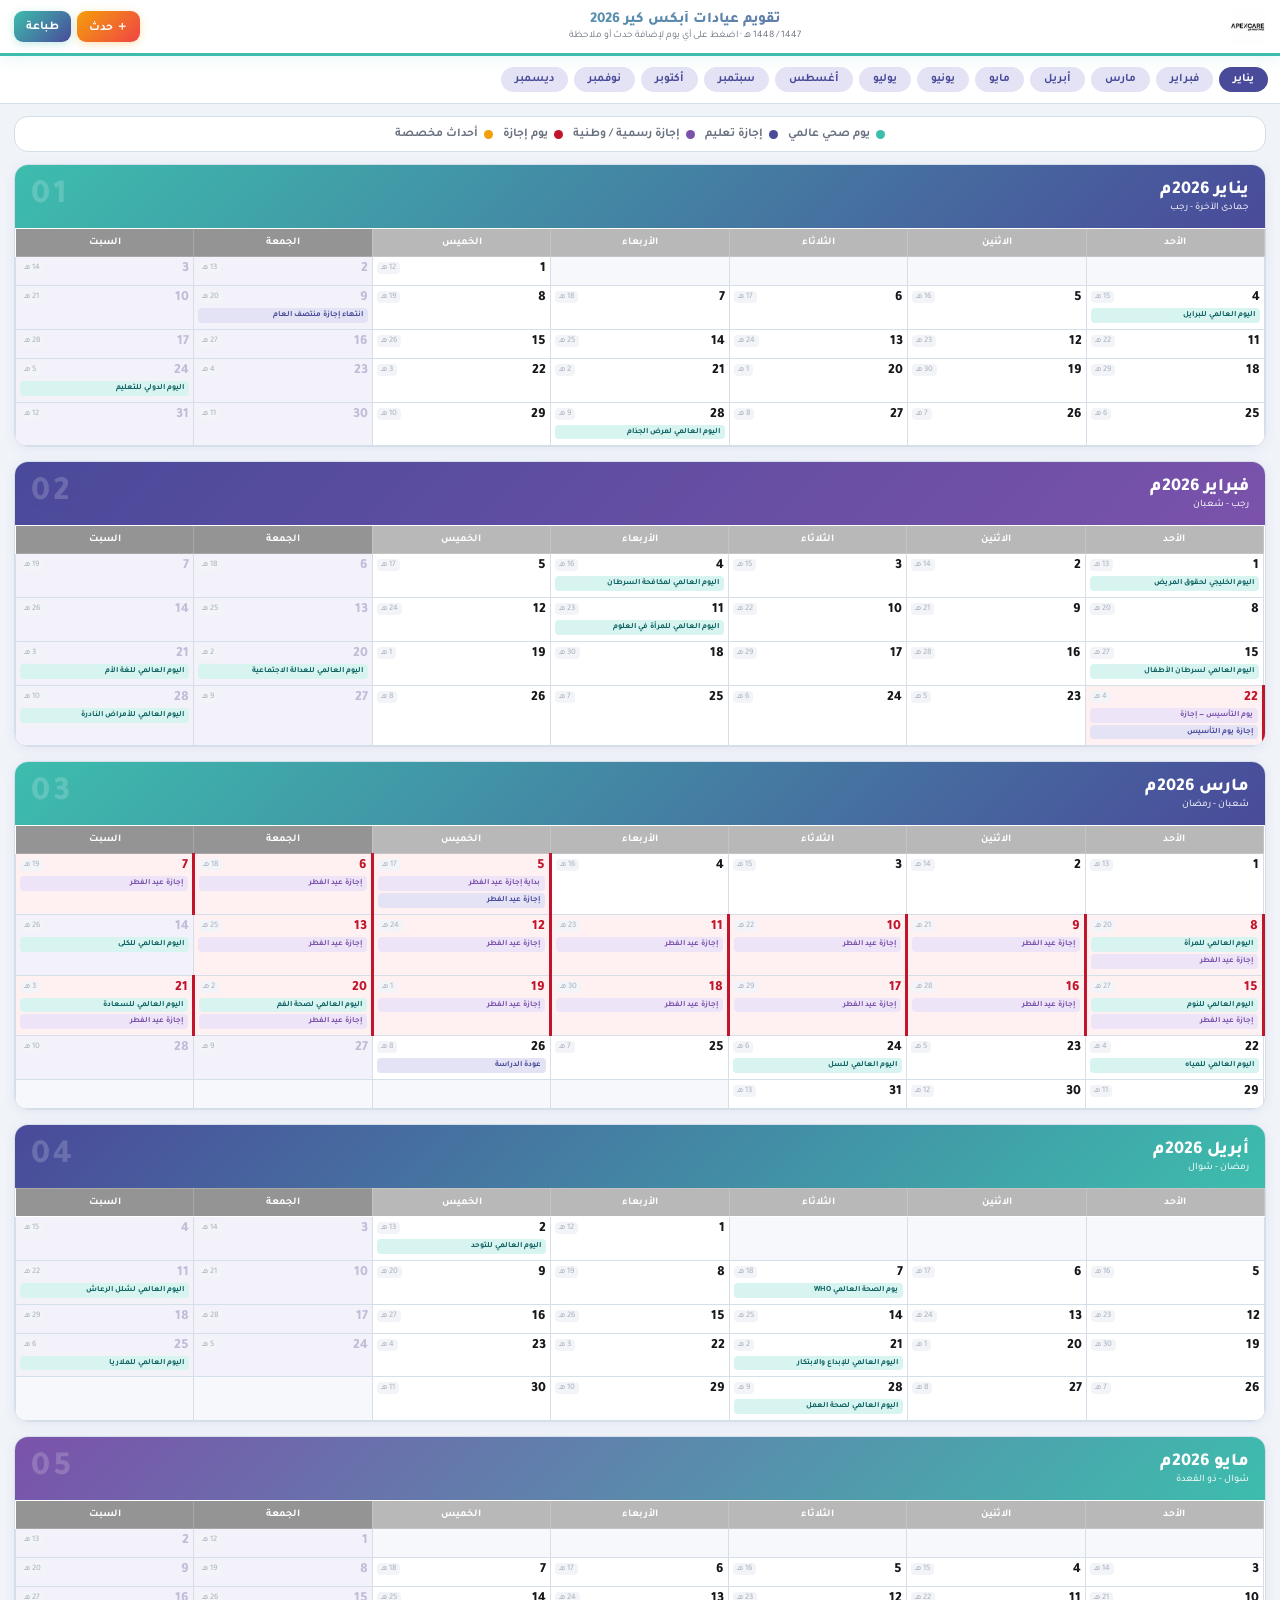
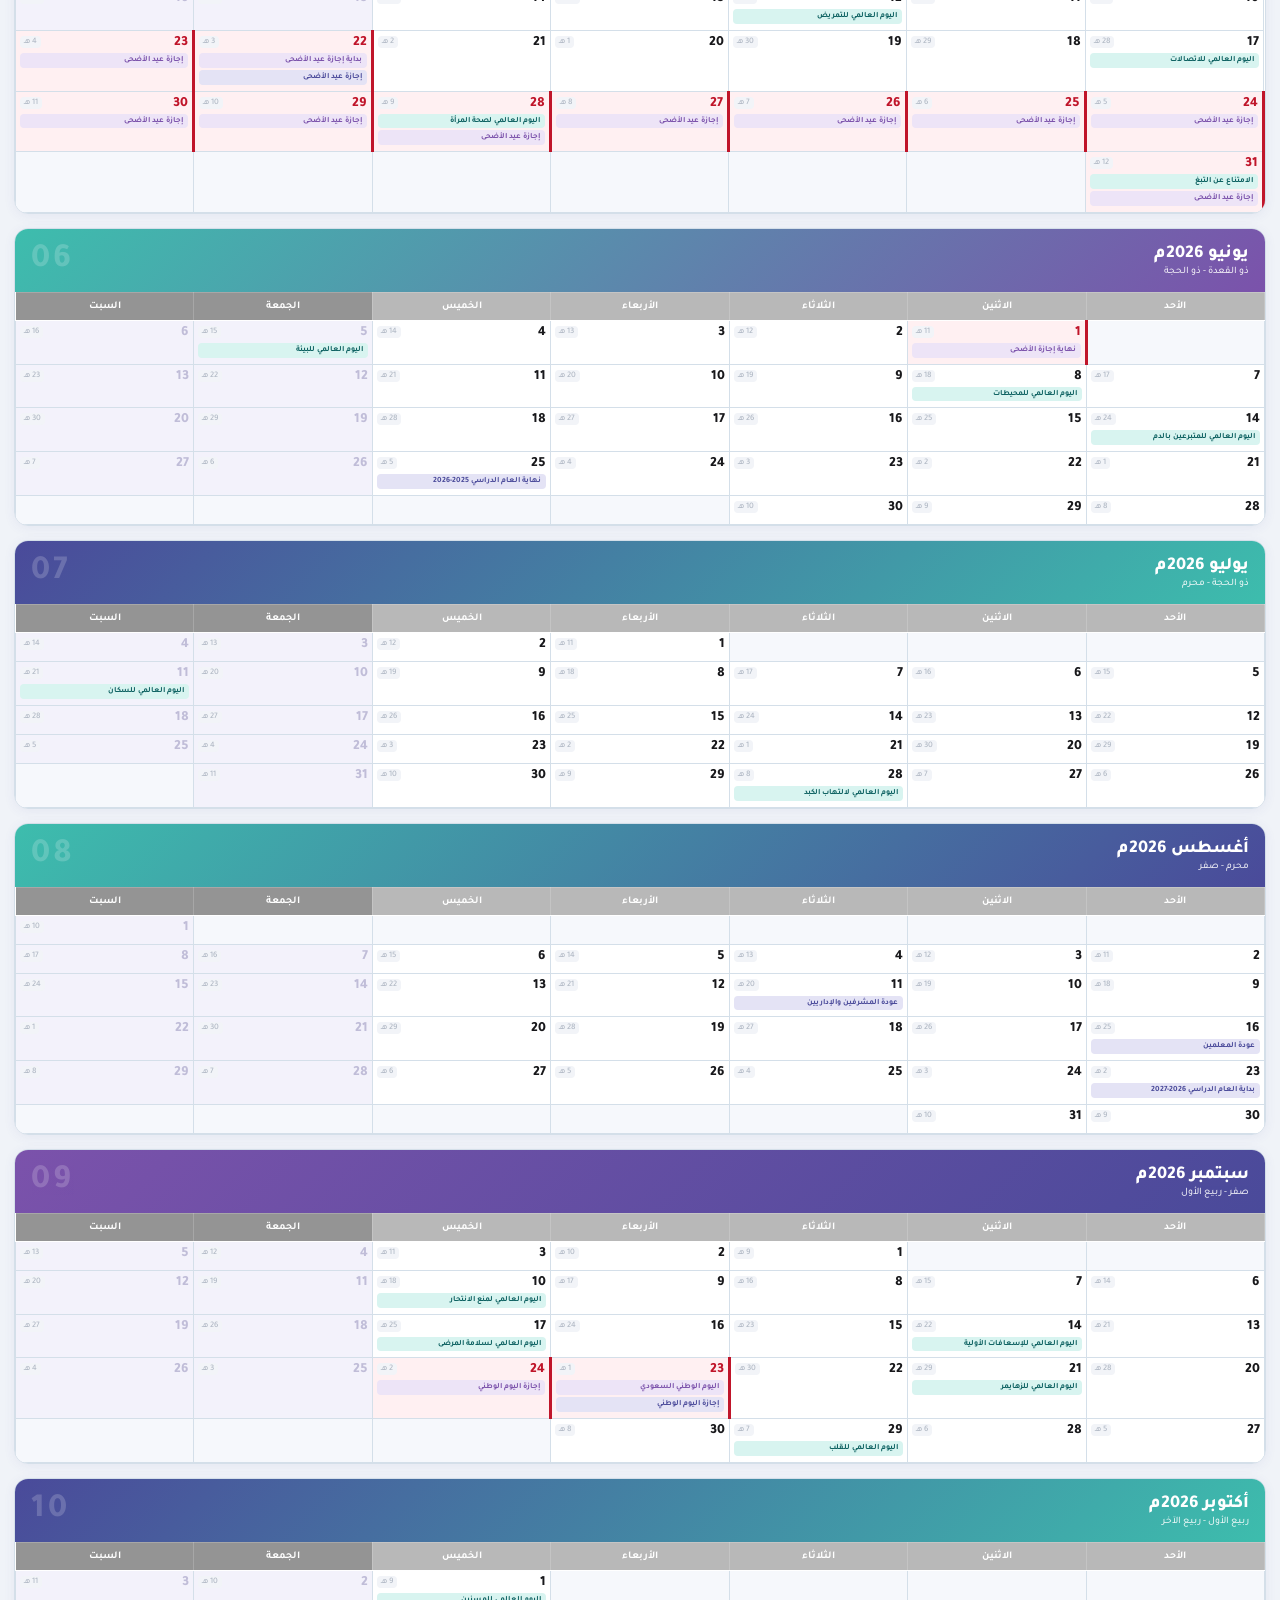
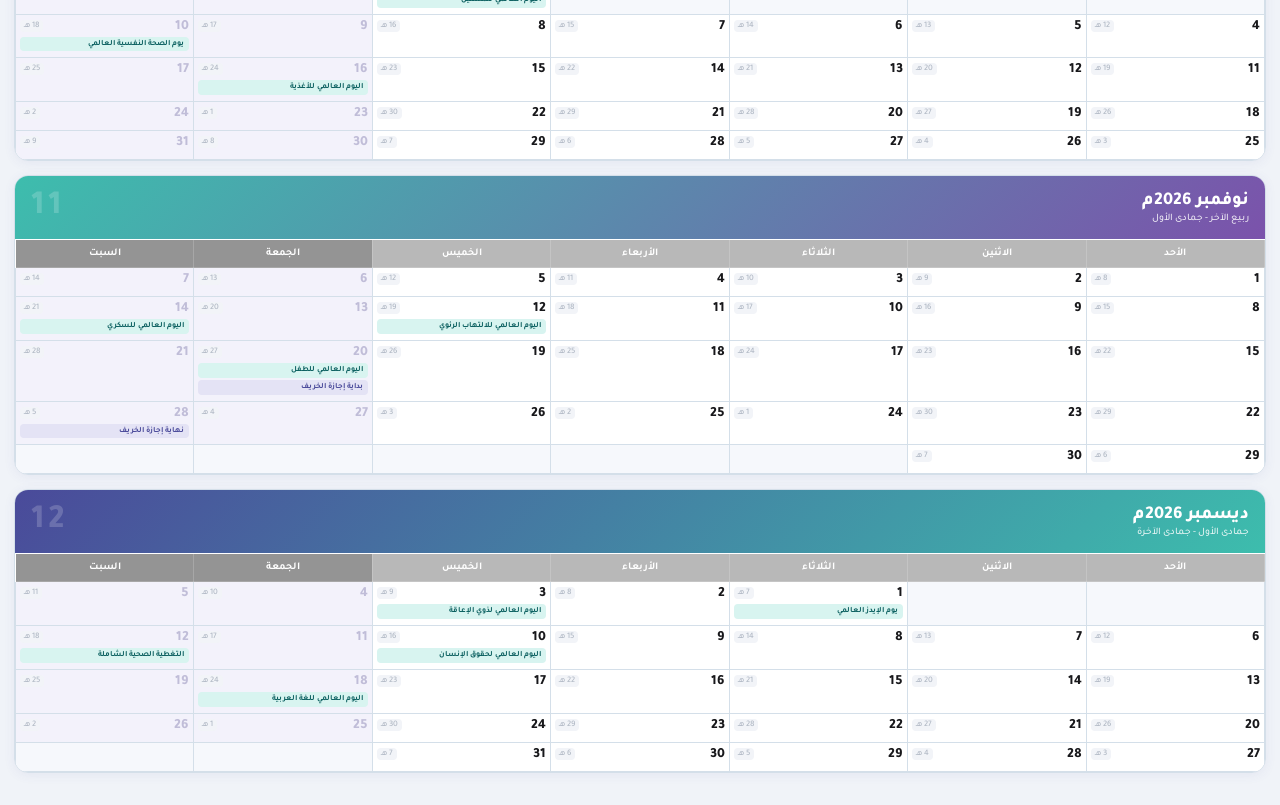
==== commit 3f593dcb: "Update APEXCARE_Calendar_2026.html" ====
--- a/APEXCARE_Calendar_2026.html
+++ b/APEXCARE_Calendar_2026.html
@@ -2,1585 +2,1956 @@
 <html lang="ar" dir="rtl">
 <head>
 <meta charset="UTF-8">
-<meta name="viewport" content="width=device-width, initial-scale=1.0, maximum-scale=1.0">
+<meta name="viewport" content="width=device-width,initial-scale=1,maximum-scale=1">
 <title>تقويم أبكس كير 2026</title>
 <link href="https://fonts.googleapis.com/css2?family=Tajawal:wght@400;500;700;800&display=swap" rel="stylesheet">
 <style>
 :root{
-  --teal:#3DBDAD;--teal-d:#2a9e96;--teal-l:#d6f4f0;
-  --pur:#7B52AB;--pur-d:#5c3d8f;--pur-l:#ede5f7;
-  --ind:#4A4A9A;--ind-d:#35357a;--ind-l:#e4e4f5;
-  --pink:#E84875;--bg:#f2f4f8;--bdr:#d8e4ed;
-  --header-h:56px;--nav-h:44px;
+  --teal:#3DBDAD;--teal-l:#d8f4f0;
+  --pur:#7B52AB;--pur-l:#ede4f7;
+  --ind:#4A4A9A;--ind-l:#e4e3f5;
+  --red:#c0152a;--red-l:#fff0f2;
+  --bg:#f0f3f8;--card:#fff;--bdr:#d4dfe9;
+  --txt:#18181b;--muted:#6b7280;
+  --H:56px;--NAV:48px;
 }
 *{box-sizing:border-box;margin:0;padding:0;-webkit-tap-highlight-color:transparent}
-html{scroll-behavior:smooth}
-body{
-  font-family:'Tajawal',sans-serif;direction:rtl;
-  background:var(--bg);color:#1a1a1a;
-  padding-top:calc(var(--header-h) + var(--nav-h));
-  padding-bottom:24px;
-}
-
-/* ── STICKY TOP BAR ── */
-.top-bar{
-  position:fixed;top:0;left:0;right:0;
-  height:var(--header-h);
-  background:white;
-  border-bottom:2.5px solid var(--teal);
-  display:flex;align-items:center;justify-content:space-between;
-  padding:0 14px;z-index:200;
-  box-shadow:0 2px 12px rgba(61,189,173,.12);
-}
-.tb-logo{height:34px;width:auto;object-fit:contain}
-.tb-mid h1{font-size:14px;font-weight:800;
+html{scroll-behavior:smooth;scroll-padding-top:calc(var(--H) + var(--NAV) + 8px)}
+body{font-family:'Tajawal',sans-serif;direction:rtl;background:var(--bg);color:var(--txt);
+  padding-top:calc(var(--H) + var(--NAV));padding-bottom:32px}
+
+/* ── TOP BAR ── */
+.topbar{position:fixed;top:0;inset-inline:0;height:var(--H);z-index:300;
+  background:var(--card);border-bottom:3px solid var(--teal);
+  box-shadow:0 2px 16px rgba(61,189,173,.13);
+  display:flex;align-items:center;gap:10px;padding:0 14px}
+.tb-logo{height:36px;width:auto;flex-shrink:0}
+.tb-mid{flex:1;text-align:center;min-width:0}
+.tb-title{font-size:15px;font-weight:800;
   background:linear-gradient(90deg,var(--teal),var(--pur));
-  -webkit-background-clip:text;-webkit-text-fill-color:transparent;
-  background-clip:text;white-space:nowrap;}
-.tb-mid p{font-size:9px;color:#888;margin-top:1px}
-.tb-mid{text-align:center;flex:1;padding:0 8px}
-
-/* ── MONTH JUMP NAV ── */
-.month-nav{
-  position:fixed;top:var(--header-h);left:0;right:0;
-  height:var(--nav-h);background:white;
-  border-bottom:1px solid var(--bdr);
-  display:flex;align-items:center;overflow-x:auto;
-  padding:0 10px;gap:4px;z-index:190;
-  scrollbar-width:none;-webkit-overflow-scrolling:touch;
-}
+  -webkit-background-clip:text;-webkit-text-fill-color:transparent;background-clip:text}
+.tb-sub{font-size:10px;color:var(--muted);margin-top:1px}
+.tb-btns{display:flex;gap:6px;flex-shrink:0}
+.btn{border:none;border-radius:9px;padding:7px 12px;
+  font-family:'Tajawal',sans-serif;font-size:12px;font-weight:700;cursor:pointer;white-space:nowrap}
+.btn-print{background:linear-gradient(135deg,var(--teal),var(--ind));color:#fff;
+  box-shadow:0 2px 8px rgba(61,189,173,.3)}
+.btn-add{background:linear-gradient(135deg,#f59e0b,#ef4444);color:#fff;
+  box-shadow:0 2px 8px rgba(245,158,11,.3)}
+
+/* ── NAV ── */
+.month-nav{position:fixed;top:var(--H);inset-inline:0;height:var(--NAV);z-index:200;
+  background:var(--card);border-bottom:1px solid var(--bdr);
+  display:flex;align-items:center;overflow-x:auto;padding:0 12px;gap:6px;
+  scrollbar-width:none;-webkit-overflow-scrolling:touch}
 .month-nav::-webkit-scrollbar{display:none}
-.nav-m{
-  flex-shrink:0;
-  padding:5px 12px;border-radius:20px;
-  font-size:12px;font-weight:700;
-  color:var(--ind);text-decoration:none;
-  border:1.5px solid var(--ind-l);
-  background:var(--ind-l);
-  transition:all .15s;white-space:nowrap;
-}
-.nav-m:active{background:var(--ind);color:white}
-
-/* ── LEGEND BAR ── */
-.legend{
-  display:flex;gap:12px;justify-content:center;flex-wrap:wrap;
-  padding:10px 14px;margin:12px 12px 0;
-  background:white;border-radius:12px;
-  border:1px solid var(--bdr);
-}
-.leg{display:flex;align-items:center;gap:5px;font-size:11px;color:#555;font-weight:600}
+.nv{flex-shrink:0;text-decoration:none;font-size:11.5px;font-weight:700;
+  padding:5px 13px;border-radius:20px;color:var(--ind);background:var(--ind-l);
+  border:1.5px solid transparent;transition:all .18s;white-space:nowrap}
+.nv.active{background:var(--ind);color:#fff}
+
+/* ── LEGEND ── */
+.legend{display:flex;flex-wrap:wrap;gap:10px;justify-content:center;
+  margin:12px 14px 0;padding:10px 14px;background:var(--card);
+  border-radius:14px;border:1px solid var(--bdr)}
+.leg{display:flex;align-items:center;gap:6px;font-size:12px;font-weight:600;color:var(--muted)}
 .ldot{width:9px;height:9px;border-radius:50%;flex-shrink:0}
 
-/* ── MONTH CARDS ── */
-.months-wrap{padding:10px 12px 0;display:flex;flex-direction:column;gap:12px}
-
-.month-card{
-  background:white;border-radius:14px;overflow:hidden;
-  border:1px solid var(--bdr);
-  box-shadow:0 2px 10px rgba(61,189,173,.07);
-}
-
-.mh{
-  padding:10px 14px 8px;
-  display:flex;align-items:center;justify-content:space-between;
-  color:white;
-}
-.mh-info{display:flex;flex-direction:column;gap:2px}
-.mh-ar{font-size:16px;font-weight:800;letter-spacing:.3px}
-.mh-hij{font-size:9px;opacity:.85;font-weight:500}
-.mh-en{font-size:28px;font-weight:800;opacity:.2;letter-spacing:2px;line-height:1}
-
-/* ── SCROLLABLE TABLE ── */
+/* ── MONTHS ── */
+.months{display:flex;flex-direction:column;gap:14px;padding:12px 14px 0}
+.mc{background:var(--card);border-radius:14px;overflow:hidden;
+  border:1px solid var(--bdr);box-shadow:0 2px 12px rgba(74,74,154,.07)}
+.mh{display:flex;align-items:center;justify-content:space-between;
+  padding:12px 16px 10px;color:#fff}
+.mh-left{display:flex;flex-direction:column;gap:3px}
+.mh-ar{font-size:18px;font-weight:800;line-height:1}
+.mh-hij{font-size:10px;opacity:.88;font-weight:500}
+.mh-num{font-size:34px;font-weight:800;opacity:.18;letter-spacing:3px}
 .tbl-wrap{overflow-x:auto;-webkit-overflow-scrolling:touch}
-.ctbl{
-  width:100%;min-width:300px;
-  border-collapse:collapse;table-layout:fixed;
-}
-.ctbl th{
-  color:white;text-align:center;
-  padding:6px 2px;font-size:10px;font-weight:700;
-  border:1px solid rgba(255,255,255,.15);
-  position:sticky;top:0;
-}
-.thfs{background:rgba(0,0,0,.25)!important}
-
-.ctbl td{
-  border:1px solid var(--bdr);vertical-align:top;
-  padding:4px 3px 3px;background:white;
-  min-height:52px;
-}
-.emp{background:#f7f9fb!important}
-.wk{background:#f4f3fc!important}
-.hl{border-right:2.5px solid var(--pink)!important}
-
+.ctbl{width:100%;min-width:320px;border-collapse:collapse;table-layout:fixed}
+.ctbl thead th{color:#fff;text-align:center;font-size:10.5px;font-weight:700;
+  padding:7px 2px;border:1px solid rgba(255,255,255,.18);white-space:nowrap;
+  background:rgba(0,0,0,.28)}
+.ctbl tbody td{border:1px solid var(--bdr);vertical-align:top;
+  padding:5px 4px 4px;background:var(--card);min-height:62px;cursor:pointer;
+  transition:background .12s;position:relative}
+.ctbl tbody td:active{filter:brightness(.95)}
+.emp{background:#f6f8fc!important;cursor:default!important}
+.wk {background:#f3f2fb!important}
+.hl {background:var(--red-l)!important;border-right:3px solid var(--red)!important}
+.hl .dn{color:var(--red)!important}
 .dt{display:flex;justify-content:space-between;align-items:flex-start;margin-bottom:3px}
-.dn{font-size:13px;font-weight:800;color:#111;line-height:1}
-.wk .dn{color:#bbb}
-.dh{font-size:8px;color:#ccc;background:#f2f2f2;padding:0 3px;border-radius:3px;line-height:1.6}
-
-.pills{display:flex;flex-direction:column;gap:2px}
-.pill{
-  font-size:8px;padding:2px 4px;border-radius:3px;
-  white-space:nowrap;overflow:hidden;text-overflow:ellipsis;
-  display:block;font-weight:700;line-height:1.3;cursor:pointer;
-}
-.ph{background:var(--teal-l);color:#0e6060}
-.pe{background:var(--ind-l);color:var(--ind-d)}
-.pn{background:var(--pur-l);color:var(--pur-d)}
-.px{background:#efefef;color:#888;font-size:7.5px}
-
-/* ── TOOLTIP MODAL (mobile-friendly) ── */
-.tip-overlay{
-  display:none;position:fixed;inset:0;
-  background:rgba(0,0,0,.5);z-index:500;
-  align-items:flex-end;justify-content:center;
-}
-.tip-overlay.show{display:flex}
-.tip-box{
-  background:white;border-radius:18px 18px 0 0;
-  padding:18px 20px 32px;width:100%;max-width:440px;
-  font-size:14px;font-weight:600;color:#1a1a1a;
-  line-height:1.6;text-align:center;
-  animation:slideUp .2s ease;
-}
-@keyframes slideUp{from{transform:translateY(100%)}to{transform:translateY(0)}}
-.tip-close{
-  display:block;width:36px;height:4px;border-radius:2px;
-  background:#ddd;margin:0 auto 12px;
-}
+.dn{font-size:14px;font-weight:800;line-height:1;color:var(--txt)}
+.wk .dn{color:#c0bdd8}
+.dh{font-size:8.5px;color:#b0b8c4;background:#f2f4f8;padding:1px 4px;border-radius:4px;font-weight:500}
+.pills{display:flex;flex-direction:column;gap:2px;overflow:hidden}
+.pill{font-size:8px;font-weight:700;line-height:1.35;padding:2px 5px;border-radius:4px;
+  white-space:nowrap;overflow:hidden;text-overflow:ellipsis;display:block;cursor:pointer}
+.ph{background:var(--teal-l);color:#0c6060}
+.pe{background:var(--ind-l);color:var(--ind)}
+.pn{background:var(--pur-l);color:var(--pur)}
+.px{background:#ebebeb;color:#888;font-size:7.5px}
+
+/* ── CUSTOM EVENTS ON CELL ── */
+.custom-events{display:flex;flex-direction:column;gap:1.5px;margin-top:2px;overflow:hidden}
+.cev{font-size:7.5px;font-weight:700;padding:1.5px 4px;border-radius:3px;
+  white-space:nowrap;overflow:hidden;text-overflow:ellipsis;cursor:pointer;
+  display:flex;align-items:center;gap:3px}
+.cev-lock{font-size:8px;opacity:.7;flex-shrink:0}
+
+/* ── OVERLAY BASE ── */
+.overlay{display:none;position:fixed;inset:0;background:rgba(10,10,20,.5);
+  z-index:999;align-items:center;justify-content:center;padding:16px}
+.overlay.show{display:flex}
+
+/* ── MODAL CARD ── */
+.modal{background:var(--card);border-radius:20px;width:100%;max-width:440px;
+  padding:20px;display:flex;flex-direction:column;gap:14px;
+  max-height:85vh;overflow-y:auto;
+  animation:fadeUp .22s cubic-bezier(.4,0,.2,1)}
+@keyframes fadeUp{from{opacity:0;transform:translateY(20px)}to{opacity:1;transform:translateY(0)}}
+.modal-title{font-size:17px;font-weight:800;color:var(--txt);text-align:center}
+.modal-date{font-size:12px;color:var(--muted);text-align:center;margin-top:-8px}
+
+/* form elements */
+.frow{display:flex;flex-direction:column;gap:5px}
+.flabel{font-size:12px;font-weight:700;color:var(--txt)}
+.finput{border:1.5px solid var(--bdr);border-radius:9px;padding:9px 12px;
+  font-family:'Tajawal',sans-serif;font-size:13px;color:var(--txt);
+  background:var(--bg);outline:none;width:100%}
+.finput:focus{border-color:var(--teal)}
+textarea.finput{resize:vertical;min-height:60px}
+
+/* color picker row */
+.color-row{display:flex;gap:8px;flex-wrap:wrap}
+.color-opt{width:28px;height:28px;border-radius:50%;border:3px solid transparent;
+  cursor:pointer;transition:transform .12s;flex-shrink:0}
+.color-opt.selected,.color-opt:active{transform:scale(1.2);border-color:#fff;
+  box-shadow:0 0 0 2px #333}
+
+/* role tabs */
+.role-tabs{display:flex;gap:6px;flex-wrap:wrap}
+.rtab{flex:1;min-width:80px;padding:7px 8px;border-radius:9px;border:1.5px solid var(--bdr);
+  font-family:'Tajawal',sans-serif;font-size:11.5px;font-weight:700;cursor:pointer;
+  background:var(--bg);color:var(--muted);text-align:center;transition:all .15s}
+.rtab.active{color:#fff;border-color:transparent}
+
+/* event list inside day modal */
+.ev-list{display:flex;flex-direction:column;gap:6px}
+.ev-item{display:flex;align-items:center;gap:8px;padding:7px 10px;
+  border-radius:9px;border:1px solid var(--bdr);background:var(--bg)}
+.ev-dot{width:10px;height:10px;border-radius:50%;flex-shrink:0}
+.ev-name{flex:1;font-size:12px;font-weight:600}
+.ev-role{font-size:10px;color:var(--muted)}
+.ev-del{border:none;background:none;color:#e53e3e;font-size:16px;cursor:pointer;
+  padding:0 2px;line-height:1;font-weight:700}
+
+/* bottom action buttons */
+.modal-actions{display:flex;gap:8px}
+.mbtn{flex:1;padding:10px;border:none;border-radius:10px;
+  font-family:'Tajawal',sans-serif;font-size:13px;font-weight:700;cursor:pointer}
+.mbtn-primary{background:linear-gradient(135deg,var(--teal),var(--ind));color:#fff}
+.mbtn-cancel{background:var(--bg);color:var(--muted);border:1.5px solid var(--bdr)}
+
+/* pin modal */
+.pin-dots{display:flex;gap:12px;justify-content:center;margin:10px 0}
+.pin-dot{width:16px;height:16px;border-radius:50%;background:var(--bdr);
+  transition:background .15s}
+.pin-dot.filled{background:var(--ind)}
+.pin-hint{font-size:12px;color:var(--muted);text-align:center}
+.pin-error{font-size:13px;color:var(--red);text-align:center;font-weight:700;margin-top:4px}
+.pin-input-wrap{position:relative;display:flex;align-items:center}
+.pin-input{width:100%;padding:12px 16px;font-size:22px;letter-spacing:8px;
+  text-align:center;border:2px solid var(--bdr);border-radius:12px;
+  font-family:'Tajawal',sans-serif;background:var(--bg);color:var(--txt);
+  outline:none;-webkit-text-security:disc;}
+.pin-input:focus{border-color:var(--ind);box-shadow:0 0 0 3px var(--ind-l)}
+.pin-enter-btn{width:100%;padding:11px;border:none;border-radius:11px;margin-top:4px;
+  background:linear-gradient(135deg,var(--teal),var(--ind));color:#fff;
+  font-family:'Tajawal',sans-serif;font-size:14px;font-weight:700;cursor:pointer}
+.pin-enter-btn:active{opacity:.85}
 
 /* ── PRINT ── */
 @media print{
   @page{size:A3 landscape;margin:5mm}
-  .top-bar,.month-nav,.legend,.tip-overlay{display:none!important}
-  body{padding:0;background:white}
-  .months-wrap{
-    display:grid!important;
-    grid-template-columns:repeat(4,1fr);
-    gap:4mm;padding:0;
-    -webkit-print-color-adjust:exact;print-color-adjust:exact;
-  }
-  .month-card{
-    border-radius:4pt;box-shadow:none;
-    page-break-inside:avoid;break-inside:avoid;
-    border:0.4pt solid #cdd8e8;
-  }
-  .mh{padding:3mm 3mm 2mm;-webkit-print-color-adjust:exact;print-color-adjust:exact}
-  .mh-ar{font-size:8pt}.mh-hij{font-size:5pt}.mh-en{font-size:14pt}
-  .ctbl th{font-size:6pt;padding:1.5mm 1mm;-webkit-print-color-adjust:exact;print-color-adjust:exact}
-  .ctbl td{padding:0.8mm 1mm;min-height:0}
-  .dn{font-size:7pt}.dh{font-size:4.5pt}
-  .pill{font-size:4.5pt;padding:0.4mm 1mm}
+  .topbar,.month-nav,.legend,.overlay,.tb-btns{display:none!important}
+  body{padding:0;background:#fff}
+  .months{display:grid!important;grid-template-columns:repeat(4,1fr);
+    gap:4mm;padding:0;-webkit-print-color-adjust:exact;print-color-adjust:exact}
+  .mc{border-radius:4pt;box-shadow:none;page-break-inside:avoid;break-inside:avoid}
+  .mh{padding:3mm 3.5mm 2mm;-webkit-print-color-adjust:exact;print-color-adjust:exact}
+  .mh-ar{font-size:9pt}.mh-hij{font-size:5.5pt}.mh-num{font-size:16pt}
+  .ctbl thead th{font-size:6.5pt;padding:2mm 1mm;
+    background:rgba(0,0,0,.28);-webkit-print-color-adjust:exact;print-color-adjust:exact}
+  .ctbl tbody td{padding:1mm 1.2mm;min-height:0}
+  .dn{font-size:8pt}.dh{font-size:5pt}
+  .pill,.cev{font-size:4.5pt;padding:.4mm 1mm}
   .emp,.wk,.hl,.ph,.pe,.pn,.px{-webkit-print-color-adjust:exact;print-color-adjust:exact}
+  .hl{-webkit-print-color-adjust:exact;print-color-adjust:exact}
   .tbl-wrap{overflow:visible}
 }
 </style>
 </head>
 <body>
 
-<!-- STICKY HEADER -->
-<header class="top-bar">
+<!-- TOP BAR -->
+<header class="topbar">
   <img class="tb-logo" src="[data-uri]" alt="APEXCARE">
   <div class="tb-mid">
-    <h1>تقويم أبكس كير 2026</h1>
-    <p>1447 / 1448 هـ</p>
-  </div>
-  <button onclick="window.print()" style="
-    background:linear-gradient(135deg,var(--teal),var(--ind));
-    color:white;border:none;border-radius:8px;padding:7px 12px;
-    font-family:'Tajawal',sans-serif;font-size:11px;font-weight:700;
-    cursor:pointer;white-space:nowrap;flex-shrink:0;
-  ">طباعة</button>
+    <div class="tb-title">تقويم عيادات أبكس كير 2026</div>
+    <div class="tb-sub">1447 / 1448 هـ · اضغط على أي يوم لإضافة حدث أو ملاحظة</div>
+  </div>
+  <div class="tb-btns">
+    <button class="btn btn-add" onclick="showAddEvent()">＋ حدث</button>
+    <button class="btn btn-print" onclick="window.print()">طباعة</button>
+  </div>
 </header>
 
 <!-- MONTH NAV -->
-<nav class="month-nav"><a class="nav-m" href="#m1">ينا</a><a class="nav-m" href="#m2">فبر</a><a class="nav-m" href="#m3">مار</a><a class="nav-m" href="#m4">أبر</a><a class="nav-m" href="#m5">ماي</a><a class="nav-m" href="#m6">يون</a><a class="nav-m" href="#m7">يول</a><a class="nav-m" href="#m8">أغس</a><a class="nav-m" href="#m9">سبت</a><a class="nav-m" href="#m10">أكت</a><a class="nav-m" href="#m11">نوف</a><a class="nav-m" href="#m12">ديس</a></nav>
-
-<!-- TOOLTIP MODAL -->
-<div class="tip-overlay" id="tipOverlay" onclick="closeTip()">
-  <div class="tip-box" onclick="event.stopPropagation()">
-    <span class="tip-close"></span>
-    <div id="tipText"></div>
-  </div>
+<nav class="month-nav" id="mnav"><a class="nv" href="#m1">يناير</a><a class="nv" href="#m2">فبراير</a><a class="nv" href="#m3">مارس</a><a class="nv" href="#m4">أبريل</a><a class="nv" href="#m5">مايو</a><a class="nv" href="#m6">يونيو</a><a class="nv" href="#m7">يوليو</a><a class="nv" href="#m8">أغسطس</a><a class="nv" href="#m9">سبتمبر</a><a class="nv" href="#m10">أكتوبر</a><a class="nv" href="#m11">نوفمبر</a><a class="nv" href="#m12">ديسمبر</a></nav>
+
+<!-- ══════════════════════════════════════════
+     MODAL 1: DAY DETAILS + EVENTS LIST
+══════════════════════════════════════════ -->
+<div class="overlay" id="ovDay" onclick="closeOverlay('ovDay')">
+<div class="modal" onclick="event.stopPropagation()">
+  <div class="modal-title" id="dayModalTitle">تفاصيل اليوم</div>
+  <div class="modal-date" id="dayModalDate"></div>
+  <div class="ev-list" id="dayEvList"></div>
+  <div class="modal-actions">
+    <button class="mbtn mbtn-primary" onclick="openAddForDay()">＋ إضافة حدث / ملاحظة</button>
+    <button class="mbtn mbtn-cancel" onclick="closeOverlay('ovDay')">إغلاق</button>
+  </div>
+</div>
+</div>
+
+<!-- ══════════════════════════════════════════
+     MODAL 2: ADD EVENT FORM
+══════════════════════════════════════════ -->
+<div class="overlay" id="ovAdd" onclick="closeOverlay('ovAdd')">
+<div class="modal" onclick="event.stopPropagation()">
+  <div class="modal-title">إضافة حدث / ملاحظة</div>
+
+  <!-- Date picker -->
+  <div class="frow">
+    <label class="flabel">📅 التاريخ</label>
+    <input class="finput" type="date" id="evDate" min="2026-01-01" max="2026-12-31">
+  </div>
+
+  <!-- Event name -->
+  <div class="frow">
+    <label class="flabel">✏️ اسم الحدث أو الملاحظة</label>
+    <input class="finput" type="text" id="evName" placeholder="مثال: إجازة موظف، اجتماع مهم...">
+  </div>
+
+  <!-- Color -->
+  <div class="frow">
+    <label class="flabel">🎨 اللون</label>
+    <div class="color-row" id="colorRow">
+      <div class="color-opt selected" style="background:#f59e0b" data-color="#f59e0b" onclick="selectColor(this)" title="أصفر"></div>
+      <div class="color-opt" style="background:#ef4444" data-color="#ef4444" onclick="selectColor(this)" title="أحمر"></div>
+      <div class="color-opt" style="background:#3b82f6" data-color="#3b82f6" onclick="selectColor(this)" title="أزرق"></div>
+      <div class="color-opt" style="background:#10b981" data-color="#10b981" onclick="selectColor(this)" title="أخضر"></div>
+      <div class="color-opt" style="background:#8b5cf6" data-color="#8b5cf6" onclick="selectColor(this)" title="بنفسجي"></div>
+      <div class="color-opt" style="background:#ec4899" data-color="#ec4899" onclick="selectColor(this)" title="وردي"></div>
+      <div class="color-opt" style="background:#f97316" data-color="#f97316" onclick="selectColor(this)" title="برتقالي"></div>
+      <div class="color-opt" style="background:#06b6d4" data-color="#06b6d4" onclick="selectColor(this)" title="سماوي"></div>
+      <div class="color-opt" style="background:#6b7280" data-color="#6b7280" onclick="selectColor(this)" title="رمادي"></div>
+    </div>
+  </div>
+
+  <!-- Role / category -->
+  <div class="frow">
+    <label class="flabel">👤 الجهة</label>
+    <div class="role-tabs" id="roleTabs">
+      <div class="rtab active" data-role="general" data-bg="#6b7280" onclick="selectRole(this)" style="background:#6b7280;color:#fff">عام</div>
+      <div class="rtab" data-role="ceo" data-bg="#c0152a" onclick="selectRole(this)">المدير التنفيذي</div>
+      <div class="rtab" data-role="marketing" data-bg="#8b5cf6" onclick="selectRole(this)">التسويق</div>
+      <div class="rtab" data-role="hr" data-bg="#10b981" onclick="selectRole(this)">الموارد البشرية</div>
+      <div class="rtab" data-role="ops" data-bg="#f97316" onclick="selectRole(this)">العمليات</div>
+    </div>
+  </div>
+
+  <!-- info note -->
+  <div style="font-size:11px;color:var(--muted);background:#f0f3f8;border-radius:9px;padding:9px 12px;line-height:1.6">
+    🔒 سيُطلب الرقم السري عند إضافة أي حدث — العرض مفتوح للجميع بدون رقم سري
+  </div>
+
+  <div class="modal-actions">
+    <button class="mbtn mbtn-primary" onclick="saveEvent()">💾 حفظ</button>
+    <button class="mbtn mbtn-cancel" onclick="closeOverlay('ovAdd')">إلغاء</button>
+  </div>
+</div>
+</div>
+
+<!-- ══════════════════════════════════════════
+     MODAL 3: PIN FOR ADDING (role-based)
+══════════════════════════════════════════ -->
+<div class="overlay" id="ovPin" onclick="closeOverlay('ovPin')">
+<div class="modal" onclick="event.stopPropagation()" style="max-width:300px;gap:12px">
+  <div class="modal-title" id="pinModalTitle">🔒 تحقق من الهوية</div>
+  <div class="pin-hint" id="pinModalHint">أدخل الرقم السري للمتابعة</div>
+  <div class="pin-input-wrap">
+    <input class="pin-input" id="pinInput" type="password"
+      inputmode="numeric" pattern="[0-9]*"
+      maxlength="4" placeholder="••••"
+      autocomplete="one-time-code"
+      oninput="onPinInput(this)"
+      onkeydown="if(event.key==='Enter')verifyPinFromInput()">
+  </div>
+  <div class="pin-error" id="pinError" style="display:none">رقم سري خاطئ ❌</div>
+  <button class="pin-enter-btn" onclick="verifyPinFromInput()">تأكيد ←</button>
+  <button class="mbtn mbtn-cancel" onclick="closeOverlay('ovPin')" style="margin-top:0">إلغاء</button>
+</div>
 </div>
 
 <!-- LEGEND -->
 <div class="legend">
-  <span class="leg"><span class="ldot" style="background:var(--teal)"></span>يوم صحي</span>
+  <span class="leg"><span class="ldot" style="background:var(--teal)"></span>يوم صحي عالمي</span>
   <span class="leg"><span class="ldot" style="background:var(--ind)"></span>إجازة تعليم</span>
-  <span class="leg"><span class="ldot" style="background:var(--pur)"></span>إجازة رسمية</span>
-  <span class="leg"><span class="ldot" style="background:var(--pink)"></span>حد إجازة</span>
+  <span class="leg"><span class="ldot" style="background:var(--pur)"></span>إجازة رسمية / وطنية</span>
+  <span class="leg"><span class="ldot" style="background:var(--red)"></span>يوم إجازة</span>
+  <span class="leg"><span class="ldot" style="background:#f59e0b"></span>أحداث مخصصة</span>
 </div>
 
 <!-- MONTHS -->
-<div class="months-wrap">
-<section class="month-card" id="m1">
+<div class="months" id="months">
+<section class="mc" id="m1">
   <div class="mh" style="background:linear-gradient(135deg,#3DBDAD 0%,#4A4A9A 100%)">
-    <div class="mh-info">
-      <span class="mh-ar">يناير 2026م</span>
-      <span class="mh-hij">جمادى الآخرة - رجب</span>
+    <div class="mh-left">
+      <div class="mh-ar">يناير 2026م</div>
+      <div class="mh-hij">جمادى الآخرة - رجب</div>
     </div>
-    <span class="mh-en">01</span>
+    <div class="mh-num">01</div>
   </div>
   <div class="tbl-wrap">
     <table class="ctbl">
-      <thead><tr>
-        <th style="background:#2a8f88">أحد</th>
-        <th style="background:#2a8f88">اثن</th>
-        <th style="background:#2a8f88">ثلا</th>
-        <th style="background:#2a8f88">أرب</th>
-        <th style="background:#2a8f88">خمي</th>
-        <th class="thfs">جمع</th>
-        <th class="thfs">سبت</th>
-      </tr></thead>
-      <tbody><tr><td class="emp"></td><td class="emp"></td><td class="emp"></td><td class="emp"></td><td class="dc">
-<div class="dt"><span class="dn">1</span><span class="dh">12</span></div>
-<div class="pills"></div>
-</td><td class="dc wk">
-<div class="dt"><span class="dn">2</span><span class="dh">13</span></div>
-<div class="pills"></div>
-</td><td class="dc wk">
-<div class="dt"><span class="dn">3</span><span class="dh">14</span></div>
-<div class="pills"></div>
-</td></tr><tr><td class="dc">
-<div class="dt"><span class="dn">4</span><span class="dh">15</span></div>
-<div class="pills"><span class="pill ph" data-full="اليوم العالمي للبرايل">اليوم العالمي …</span></div>
-</td><td class="dc">
-<div class="dt"><span class="dn">5</span><span class="dh">16</span></div>
-<div class="pills"></div>
-</td><td class="dc">
-<div class="dt"><span class="dn">6</span><span class="dh">17</span></div>
-<div class="pills"></div>
-</td><td class="dc">
-<div class="dt"><span class="dn">7</span><span class="dh">18</span></div>
-<div class="pills"></div>
-</td><td class="dc">
-<div class="dt"><span class="dn">8</span><span class="dh">19</span></div>
-<div class="pills"></div>
-</td><td class="dc wk">
-<div class="dt"><span class="dn">9</span><span class="dh">20</span></div>
-<div class="pills"><span class="pill pe" data-full="انتهاء إجازة منتصف العام">انتهاء إجازة م…</span></div>
-</td><td class="dc wk">
-<div class="dt"><span class="dn">10</span><span class="dh">21</span></div>
-<div class="pills"></div>
-</td></tr><tr><td class="dc">
-<div class="dt"><span class="dn">11</span><span class="dh">22</span></div>
-<div class="pills"></div>
-</td><td class="dc">
-<div class="dt"><span class="dn">12</span><span class="dh">23</span></div>
-<div class="pills"></div>
-</td><td class="dc">
-<div class="dt"><span class="dn">13</span><span class="dh">24</span></div>
-<div class="pills"></div>
-</td><td class="dc">
-<div class="dt"><span class="dn">14</span><span class="dh">25</span></div>
-<div class="pills"></div>
-</td><td class="dc">
-<div class="dt"><span class="dn">15</span><span class="dh">26</span></div>
-<div class="pills"></div>
-</td><td class="dc wk">
-<div class="dt"><span class="dn">16</span><span class="dh">27</span></div>
-<div class="pills"></div>
-</td><td class="dc wk">
-<div class="dt"><span class="dn">17</span><span class="dh">28</span></div>
-<div class="pills"></div>
-</td></tr><tr><td class="dc">
-<div class="dt"><span class="dn">18</span><span class="dh">29</span></div>
-<div class="pills"></div>
-</td><td class="dc">
-<div class="dt"><span class="dn">19</span><span class="dh">30</span></div>
-<div class="pills"></div>
-</td><td class="dc">
-<div class="dt"><span class="dn">20</span><span class="dh">1</span></div>
-<div class="pills"></div>
-</td><td class="dc">
-<div class="dt"><span class="dn">21</span><span class="dh">2</span></div>
-<div class="pills"></div>
-</td><td class="dc">
-<div class="dt"><span class="dn">22</span><span class="dh">3</span></div>
-<div class="pills"></div>
-</td><td class="dc wk">
-<div class="dt"><span class="dn">23</span><span class="dh">4</span></div>
-<div class="pills"></div>
-</td><td class="dc wk">
-<div class="dt"><span class="dn">24</span><span class="dh">5</span></div>
-<div class="pills"><span class="pill ph" data-full="اليوم الدولي للتعليم">اليوم الدولي ل…</span></div>
-</td></tr><tr><td class="dc">
-<div class="dt"><span class="dn">25</span><span class="dh">6</span></div>
-<div class="pills"></div>
-</td><td class="dc">
-<div class="dt"><span class="dn">26</span><span class="dh">7</span></div>
-<div class="pills"></div>
-</td><td class="dc">
-<div class="dt"><span class="dn">27</span><span class="dh">8</span></div>
-<div class="pills"></div>
-</td><td class="dc">
-<div class="dt"><span class="dn">28</span><span class="dh">9</span></div>
-<div class="pills"><span class="pill ph" data-full="اليوم العالمي لمرض الجذام">اليوم العالمي …</span></div>
-</td><td class="dc">
-<div class="dt"><span class="dn">29</span><span class="dh">10</span></div>
-<div class="pills"></div>
-</td><td class="dc wk">
-<div class="dt"><span class="dn">30</span><span class="dh">11</span></div>
-<div class="pills"></div>
-</td><td class="dc wk">
-<div class="dt"><span class="dn">31</span><span class="dh">12</span></div>
-<div class="pills"></div>
+      <thead><tr><th style="background:rgba(0,0,0,.28)">الأحد</th><th style="background:rgba(0,0,0,.28)">الاثنين</th><th style="background:rgba(0,0,0,.28)">الثلاثاء</th><th style="background:rgba(0,0,0,.28)">الأربعاء</th><th style="background:rgba(0,0,0,.28)">الخميس</th><th style="background:rgba(0,0,0,.42)">الجمعة</th><th style="background:rgba(0,0,0,.42)">السبت</th></tr></thead>
+      <tbody><tr><td class="emp"></td><td class="emp"></td><td class="emp"></td><td class="emp"></td><td class="dc" data-date="2026-01-01" onclick="openDay(this)">
+<div class="dt"><span class="dn">1</span><span class="dh">12 هـ</span></div>
+<div class="pills"></div>
+<div class="custom-events" id="ce-2026-01-01"></div>
+</td><td class="dc wk" data-date="2026-01-02" onclick="openDay(this)">
+<div class="dt"><span class="dn">2</span><span class="dh">13 هـ</span></div>
+<div class="pills"></div>
+<div class="custom-events" id="ce-2026-01-02"></div>
+</td><td class="dc wk" data-date="2026-01-03" onclick="openDay(this)">
+<div class="dt"><span class="dn">3</span><span class="dh">14 هـ</span></div>
+<div class="pills"></div>
+<div class="custom-events" id="ce-2026-01-03"></div>
+</td></tr><tr><td class="dc" data-date="2026-01-04" onclick="openDay(this)">
+<div class="dt"><span class="dn">4</span><span class="dh">15 هـ</span></div>
+<div class="pills"><span class="pill ph" data-full="اليوم العالمي للبرايل">اليوم العالمي للبرايل</span></div>
+<div class="custom-events" id="ce-2026-01-04"></div>
+</td><td class="dc" data-date="2026-01-05" onclick="openDay(this)">
+<div class="dt"><span class="dn">5</span><span class="dh">16 هـ</span></div>
+<div class="pills"></div>
+<div class="custom-events" id="ce-2026-01-05"></div>
+</td><td class="dc" data-date="2026-01-06" onclick="openDay(this)">
+<div class="dt"><span class="dn">6</span><span class="dh">17 هـ</span></div>
+<div class="pills"></div>
+<div class="custom-events" id="ce-2026-01-06"></div>
+</td><td class="dc" data-date="2026-01-07" onclick="openDay(this)">
+<div class="dt"><span class="dn">7</span><span class="dh">18 هـ</span></div>
+<div class="pills"></div>
+<div class="custom-events" id="ce-2026-01-07"></div>
+</td><td class="dc" data-date="2026-01-08" onclick="openDay(this)">
+<div class="dt"><span class="dn">8</span><span class="dh">19 هـ</span></div>
+<div class="pills"></div>
+<div class="custom-events" id="ce-2026-01-08"></div>
+</td><td class="dc wk" data-date="2026-01-09" onclick="openDay(this)">
+<div class="dt"><span class="dn">9</span><span class="dh">20 هـ</span></div>
+<div class="pills"><span class="pill pe" data-full="انتهاء إجازة منتصف العام">انتهاء إجازة منتصف العام</span></div>
+<div class="custom-events" id="ce-2026-01-09"></div>
+</td><td class="dc wk" data-date="2026-01-10" onclick="openDay(this)">
+<div class="dt"><span class="dn">10</span><span class="dh">21 هـ</span></div>
+<div class="pills"></div>
+<div class="custom-events" id="ce-2026-01-10"></div>
+</td></tr><tr><td class="dc" data-date="2026-01-11" onclick="openDay(this)">
+<div class="dt"><span class="dn">11</span><span class="dh">22 هـ</span></div>
+<div class="pills"></div>
+<div class="custom-events" id="ce-2026-01-11"></div>
+</td><td class="dc" data-date="2026-01-12" onclick="openDay(this)">
+<div class="dt"><span class="dn">12</span><span class="dh">23 هـ</span></div>
+<div class="pills"></div>
+<div class="custom-events" id="ce-2026-01-12"></div>
+</td><td class="dc" data-date="2026-01-13" onclick="openDay(this)">
+<div class="dt"><span class="dn">13</span><span class="dh">24 هـ</span></div>
+<div class="pills"></div>
+<div class="custom-events" id="ce-2026-01-13"></div>
+</td><td class="dc" data-date="2026-01-14" onclick="openDay(this)">
+<div class="dt"><span class="dn">14</span><span class="dh">25 هـ</span></div>
+<div class="pills"></div>
+<div class="custom-events" id="ce-2026-01-14"></div>
+</td><td class="dc" data-date="2026-01-15" onclick="openDay(this)">
+<div class="dt"><span class="dn">15</span><span class="dh">26 هـ</span></div>
+<div class="pills"></div>
+<div class="custom-events" id="ce-2026-01-15"></div>
+</td><td class="dc wk" data-date="2026-01-16" onclick="openDay(this)">
+<div class="dt"><span class="dn">16</span><span class="dh">27 هـ</span></div>
+<div class="pills"></div>
+<div class="custom-events" id="ce-2026-01-16"></div>
+</td><td class="dc wk" data-date="2026-01-17" onclick="openDay(this)">
+<div class="dt"><span class="dn">17</span><span class="dh">28 هـ</span></div>
+<div class="pills"></div>
+<div class="custom-events" id="ce-2026-01-17"></div>
+</td></tr><tr><td class="dc" data-date="2026-01-18" onclick="openDay(this)">
+<div class="dt"><span class="dn">18</span><span class="dh">29 هـ</span></div>
+<div class="pills"></div>
+<div class="custom-events" id="ce-2026-01-18"></div>
+</td><td class="dc" data-date="2026-01-19" onclick="openDay(this)">
+<div class="dt"><span class="dn">19</span><span class="dh">30 هـ</span></div>
+<div class="pills"></div>
+<div class="custom-events" id="ce-2026-01-19"></div>
+</td><td class="dc" data-date="2026-01-20" onclick="openDay(this)">
+<div class="dt"><span class="dn">20</span><span class="dh">1 هـ</span></div>
+<div class="pills"></div>
+<div class="custom-events" id="ce-2026-01-20"></div>
+</td><td class="dc" data-date="2026-01-21" onclick="openDay(this)">
+<div class="dt"><span class="dn">21</span><span class="dh">2 هـ</span></div>
+<div class="pills"></div>
+<div class="custom-events" id="ce-2026-01-21"></div>
+</td><td class="dc" data-date="2026-01-22" onclick="openDay(this)">
+<div class="dt"><span class="dn">22</span><span class="dh">3 هـ</span></div>
+<div class="pills"></div>
+<div class="custom-events" id="ce-2026-01-22"></div>
+</td><td class="dc wk" data-date="2026-01-23" onclick="openDay(this)">
+<div class="dt"><span class="dn">23</span><span class="dh">4 هـ</span></div>
+<div class="pills"></div>
+<div class="custom-events" id="ce-2026-01-23"></div>
+</td><td class="dc wk" data-date="2026-01-24" onclick="openDay(this)">
+<div class="dt"><span class="dn">24</span><span class="dh">5 هـ</span></div>
+<div class="pills"><span class="pill ph" data-full="اليوم الدولي للتعليم">اليوم الدولي للتعليم</span></div>
+<div class="custom-events" id="ce-2026-01-24"></div>
+</td></tr><tr><td class="dc" data-date="2026-01-25" onclick="openDay(this)">
+<div class="dt"><span class="dn">25</span><span class="dh">6 هـ</span></div>
+<div class="pills"></div>
+<div class="custom-events" id="ce-2026-01-25"></div>
+</td><td class="dc" data-date="2026-01-26" onclick="openDay(this)">
+<div class="dt"><span class="dn">26</span><span class="dh">7 هـ</span></div>
+<div class="pills"></div>
+<div class="custom-events" id="ce-2026-01-26"></div>
+</td><td class="dc" data-date="2026-01-27" onclick="openDay(this)">
+<div class="dt"><span class="dn">27</span><span class="dh">8 هـ</span></div>
+<div class="pills"></div>
+<div class="custom-events" id="ce-2026-01-27"></div>
+</td><td class="dc" data-date="2026-01-28" onclick="openDay(this)">
+<div class="dt"><span class="dn">28</span><span class="dh">9 هـ</span></div>
+<div class="pills"><span class="pill ph" data-full="اليوم العالمي لمرض الجذام">اليوم العالمي لمرض الجذام</span></div>
+<div class="custom-events" id="ce-2026-01-28"></div>
+</td><td class="dc" data-date="2026-01-29" onclick="openDay(this)">
+<div class="dt"><span class="dn">29</span><span class="dh">10 هـ</span></div>
+<div class="pills"></div>
+<div class="custom-events" id="ce-2026-01-29"></div>
+</td><td class="dc wk" data-date="2026-01-30" onclick="openDay(this)">
+<div class="dt"><span class="dn">30</span><span class="dh">11 هـ</span></div>
+<div class="pills"></div>
+<div class="custom-events" id="ce-2026-01-30"></div>
+</td><td class="dc wk" data-date="2026-01-31" onclick="openDay(this)">
+<div class="dt"><span class="dn">31</span><span class="dh">12 هـ</span></div>
+<div class="pills"></div>
+<div class="custom-events" id="ce-2026-01-31"></div>
 </td></tr></tbody>
     </table>
   </div>
 </section>
-<section class="month-card" id="m2">
+<section class="mc" id="m2">
   <div class="mh" style="background:linear-gradient(135deg,#4A4A9A 0%,#7B52AB 100%)">
-    <div class="mh-info">
-      <span class="mh-ar">فبراير 2026م</span>
-      <span class="mh-hij">رجب - شعبان</span>
+    <div class="mh-left">
+      <div class="mh-ar">فبراير 2026م</div>
+      <div class="mh-hij">رجب - شعبان</div>
     </div>
-    <span class="mh-en">02</span>
+    <div class="mh-num">02</div>
   </div>
   <div class="tbl-wrap">
     <table class="ctbl">
-      <thead><tr>
-        <th style="background:#36368a">أحد</th>
-        <th style="background:#36368a">اثن</th>
-        <th style="background:#36368a">ثلا</th>
-        <th style="background:#36368a">أرب</th>
-        <th style="background:#36368a">خمي</th>
-        <th class="thfs">جمع</th>
-        <th class="thfs">سبت</th>
-      </tr></thead>
-      <tbody><tr><td class="dc">
-<div class="dt"><span class="dn">1</span><span class="dh">13</span></div>
-<div class="pills"><span class="pill ph" data-full="اليوم الخليجي لحقوق المريض">اليوم الخليجي …</span></div>
-</td><td class="dc">
-<div class="dt"><span class="dn">2</span><span class="dh">14</span></div>
-<div class="pills"></div>
-</td><td class="dc">
-<div class="dt"><span class="dn">3</span><span class="dh">15</span></div>
-<div class="pills"></div>
-</td><td class="dc">
-<div class="dt"><span class="dn">4</span><span class="dh">16</span></div>
-<div class="pills"><span class="pill ph" data-full="اليوم العالمي لمكافحة السرطان">اليوم العالمي …</span></div>
-</td><td class="dc">
-<div class="dt"><span class="dn">5</span><span class="dh">17</span></div>
-<div class="pills"></div>
-</td><td class="dc wk">
-<div class="dt"><span class="dn">6</span><span class="dh">18</span></div>
-<div class="pills"></div>
-</td><td class="dc wk">
-<div class="dt"><span class="dn">7</span><span class="dh">19</span></div>
-<div class="pills"></div>
-</td></tr><tr><td class="dc">
-<div class="dt"><span class="dn">8</span><span class="dh">20</span></div>
-<div class="pills"></div>
-</td><td class="dc">
-<div class="dt"><span class="dn">9</span><span class="dh">21</span></div>
-<div class="pills"></div>
-</td><td class="dc">
-<div class="dt"><span class="dn">10</span><span class="dh">22</span></div>
-<div class="pills"></div>
-</td><td class="dc">
-<div class="dt"><span class="dn">11</span><span class="dh">23</span></div>
-<div class="pills"><span class="pill ph" data-full="اليوم العالمي للمرأة في العلوم">اليوم العالمي …</span></div>
-</td><td class="dc">
-<div class="dt"><span class="dn">12</span><span class="dh">24</span></div>
-<div class="pills"></div>
-</td><td class="dc wk">
-<div class="dt"><span class="dn">13</span><span class="dh">25</span></div>
-<div class="pills"></div>
-</td><td class="dc wk">
-<div class="dt"><span class="dn">14</span><span class="dh">26</span></div>
-<div class="pills"></div>
-</td></tr><tr><td class="dc">
-<div class="dt"><span class="dn">15</span><span class="dh">27</span></div>
-<div class="pills"><span class="pill ph" data-full="اليوم العالمي لسرطان الأطفال">اليوم العالمي …</span></div>
-</td><td class="dc">
-<div class="dt"><span class="dn">16</span><span class="dh">28</span></div>
-<div class="pills"></div>
-</td><td class="dc">
-<div class="dt"><span class="dn">17</span><span class="dh">29</span></div>
-<div class="pills"></div>
-</td><td class="dc">
-<div class="dt"><span class="dn">18</span><span class="dh">30</span></div>
-<div class="pills"></div>
-</td><td class="dc">
-<div class="dt"><span class="dn">19</span><span class="dh">1</span></div>
-<div class="pills"></div>
-</td><td class="dc wk">
-<div class="dt"><span class="dn">20</span><span class="dh">2</span></div>
-<div class="pills"><span class="pill ph" data-full="اليوم العالمي للعدالة الاجتماعية">اليوم العالمي …</span></div>
-</td><td class="dc wk">
-<div class="dt"><span class="dn">21</span><span class="dh">3</span></div>
-<div class="pills"><span class="pill ph" data-full="اليوم العالمي للغة الأم">اليوم العالمي …</span></div>
-</td></tr><tr><td class="dc hl">
-<div class="dt"><span class="dn">22</span><span class="dh">4</span></div>
-<div class="pills"><span class="pill pn" data-full="يوم التأسيس — إجازة">يوم التأسيس — …</span><span class="pill pe" data-full="إجازة يوم التأسيس">إجازة يوم التأ…</span></div>
-</td><td class="dc">
-<div class="dt"><span class="dn">23</span><span class="dh">5</span></div>
-<div class="pills"></div>
-</td><td class="dc">
-<div class="dt"><span class="dn">24</span><span class="dh">6</span></div>
-<div class="pills"></div>
-</td><td class="dc">
-<div class="dt"><span class="dn">25</span><span class="dh">7</span></div>
-<div class="pills"></div>
-</td><td class="dc">
-<div class="dt"><span class="dn">26</span><span class="dh">8</span></div>
-<div class="pills"></div>
-</td><td class="dc wk">
-<div class="dt"><span class="dn">27</span><span class="dh">9</span></div>
-<div class="pills"></div>
-</td><td class="dc wk">
-<div class="dt"><span class="dn">28</span><span class="dh">10</span></div>
-<div class="pills"><span class="pill ph" data-full="اليوم العالمي للأمراض النادرة">اليوم العالمي …</span></div>
+      <thead><tr><th style="background:rgba(0,0,0,.28)">الأحد</th><th style="background:rgba(0,0,0,.28)">الاثنين</th><th style="background:rgba(0,0,0,.28)">الثلاثاء</th><th style="background:rgba(0,0,0,.28)">الأربعاء</th><th style="background:rgba(0,0,0,.28)">الخميس</th><th style="background:rgba(0,0,0,.42)">الجمعة</th><th style="background:rgba(0,0,0,.42)">السبت</th></tr></thead>
+      <tbody><tr><td class="dc" data-date="2026-02-01" onclick="openDay(this)">
+<div class="dt"><span class="dn">1</span><span class="dh">13 هـ</span></div>
+<div class="pills"><span class="pill ph" data-full="اليوم الخليجي لحقوق المريض">اليوم الخليجي لحقوق المريض</span></div>
+<div class="custom-events" id="ce-2026-02-01"></div>
+</td><td class="dc" data-date="2026-02-02" onclick="openDay(this)">
+<div class="dt"><span class="dn">2</span><span class="dh">14 هـ</span></div>
+<div class="pills"></div>
+<div class="custom-events" id="ce-2026-02-02"></div>
+</td><td class="dc" data-date="2026-02-03" onclick="openDay(this)">
+<div class="dt"><span class="dn">3</span><span class="dh">15 هـ</span></div>
+<div class="pills"></div>
+<div class="custom-events" id="ce-2026-02-03"></div>
+</td><td class="dc" data-date="2026-02-04" onclick="openDay(this)">
+<div class="dt"><span class="dn">4</span><span class="dh">16 هـ</span></div>
+<div class="pills"><span class="pill ph" data-full="اليوم العالمي لمكافحة السرطان">اليوم العالمي لمكافحة السرطان</span></div>
+<div class="custom-events" id="ce-2026-02-04"></div>
+</td><td class="dc" data-date="2026-02-05" onclick="openDay(this)">
+<div class="dt"><span class="dn">5</span><span class="dh">17 هـ</span></div>
+<div class="pills"></div>
+<div class="custom-events" id="ce-2026-02-05"></div>
+</td><td class="dc wk" data-date="2026-02-06" onclick="openDay(this)">
+<div class="dt"><span class="dn">6</span><span class="dh">18 هـ</span></div>
+<div class="pills"></div>
+<div class="custom-events" id="ce-2026-02-06"></div>
+</td><td class="dc wk" data-date="2026-02-07" onclick="openDay(this)">
+<div class="dt"><span class="dn">7</span><span class="dh">19 هـ</span></div>
+<div class="pills"></div>
+<div class="custom-events" id="ce-2026-02-07"></div>
+</td></tr><tr><td class="dc" data-date="2026-02-08" onclick="openDay(this)">
+<div class="dt"><span class="dn">8</span><span class="dh">20 هـ</span></div>
+<div class="pills"></div>
+<div class="custom-events" id="ce-2026-02-08"></div>
+</td><td class="dc" data-date="2026-02-09" onclick="openDay(this)">
+<div class="dt"><span class="dn">9</span><span class="dh">21 هـ</span></div>
+<div class="pills"></div>
+<div class="custom-events" id="ce-2026-02-09"></div>
+</td><td class="dc" data-date="2026-02-10" onclick="openDay(this)">
+<div class="dt"><span class="dn">10</span><span class="dh">22 هـ</span></div>
+<div class="pills"></div>
+<div class="custom-events" id="ce-2026-02-10"></div>
+</td><td class="dc" data-date="2026-02-11" onclick="openDay(this)">
+<div class="dt"><span class="dn">11</span><span class="dh">23 هـ</span></div>
+<div class="pills"><span class="pill ph" data-full="اليوم العالمي للمرأة في العلوم">اليوم العالمي للمرأة في العلوم</span></div>
+<div class="custom-events" id="ce-2026-02-11"></div>
+</td><td class="dc" data-date="2026-02-12" onclick="openDay(this)">
+<div class="dt"><span class="dn">12</span><span class="dh">24 هـ</span></div>
+<div class="pills"></div>
+<div class="custom-events" id="ce-2026-02-12"></div>
+</td><td class="dc wk" data-date="2026-02-13" onclick="openDay(this)">
+<div class="dt"><span class="dn">13</span><span class="dh">25 هـ</span></div>
+<div class="pills"></div>
+<div class="custom-events" id="ce-2026-02-13"></div>
+</td><td class="dc wk" data-date="2026-02-14" onclick="openDay(this)">
+<div class="dt"><span class="dn">14</span><span class="dh">26 هـ</span></div>
+<div class="pills"></div>
+<div class="custom-events" id="ce-2026-02-14"></div>
+</td></tr><tr><td class="dc" data-date="2026-02-15" onclick="openDay(this)">
+<div class="dt"><span class="dn">15</span><span class="dh">27 هـ</span></div>
+<div class="pills"><span class="pill ph" data-full="اليوم العالمي لسرطان الأطفال">اليوم العالمي لسرطان الأطفال</span></div>
+<div class="custom-events" id="ce-2026-02-15"></div>
+</td><td class="dc" data-date="2026-02-16" onclick="openDay(this)">
+<div class="dt"><span class="dn">16</span><span class="dh">28 هـ</span></div>
+<div class="pills"></div>
+<div class="custom-events" id="ce-2026-02-16"></div>
+</td><td class="dc" data-date="2026-02-17" onclick="openDay(this)">
+<div class="dt"><span class="dn">17</span><span class="dh">29 هـ</span></div>
+<div class="pills"></div>
+<div class="custom-events" id="ce-2026-02-17"></div>
+</td><td class="dc" data-date="2026-02-18" onclick="openDay(this)">
+<div class="dt"><span class="dn">18</span><span class="dh">30 هـ</span></div>
+<div class="pills"></div>
+<div class="custom-events" id="ce-2026-02-18"></div>
+</td><td class="dc" data-date="2026-02-19" onclick="openDay(this)">
+<div class="dt"><span class="dn">19</span><span class="dh">1 هـ</span></div>
+<div class="pills"></div>
+<div class="custom-events" id="ce-2026-02-19"></div>
+</td><td class="dc wk" data-date="2026-02-20" onclick="openDay(this)">
+<div class="dt"><span class="dn">20</span><span class="dh">2 هـ</span></div>
+<div class="pills"><span class="pill ph" data-full="اليوم العالمي للعدالة الاجتماعية">اليوم العالمي للعدالة الاجتماعية</span></div>
+<div class="custom-events" id="ce-2026-02-20"></div>
+</td><td class="dc wk" data-date="2026-02-21" onclick="openDay(this)">
+<div class="dt"><span class="dn">21</span><span class="dh">3 هـ</span></div>
+<div class="pills"><span class="pill ph" data-full="اليوم العالمي للغة الأم">اليوم العالمي للغة الأم</span></div>
+<div class="custom-events" id="ce-2026-02-21"></div>
+</td></tr><tr><td class="dc hl" data-date="2026-02-22" onclick="openDay(this)">
+<div class="dt"><span class="dn">22</span><span class="dh">4 هـ</span></div>
+<div class="pills"><span class="pill pn" data-full="يوم التأسيس — إجازة">يوم التأسيس — إجازة</span><span class="pill pe" data-full="إجازة يوم التأسيس">إجازة يوم التأسيس</span></div>
+<div class="custom-events" id="ce-2026-02-22"></div>
+</td><td class="dc" data-date="2026-02-23" onclick="openDay(this)">
+<div class="dt"><span class="dn">23</span><span class="dh">5 هـ</span></div>
+<div class="pills"></div>
+<div class="custom-events" id="ce-2026-02-23"></div>
+</td><td class="dc" data-date="2026-02-24" onclick="openDay(this)">
+<div class="dt"><span class="dn">24</span><span class="dh">6 هـ</span></div>
+<div class="pills"></div>
+<div class="custom-events" id="ce-2026-02-24"></div>
+</td><td class="dc" data-date="2026-02-25" onclick="openDay(this)">
+<div class="dt"><span class="dn">25</span><span class="dh">7 هـ</span></div>
+<div class="pills"></div>
+<div class="custom-events" id="ce-2026-02-25"></div>
+</td><td class="dc" data-date="2026-02-26" onclick="openDay(this)">
+<div class="dt"><span class="dn">26</span><span class="dh">8 هـ</span></div>
+<div class="pills"></div>
+<div class="custom-events" id="ce-2026-02-26"></div>
+</td><td class="dc wk" data-date="2026-02-27" onclick="openDay(this)">
+<div class="dt"><span class="dn">27</span><span class="dh">9 هـ</span></div>
+<div class="pills"></div>
+<div class="custom-events" id="ce-2026-02-27"></div>
+</td><td class="dc wk" data-date="2026-02-28" onclick="openDay(this)">
+<div class="dt"><span class="dn">28</span><span class="dh">10 هـ</span></div>
+<div class="pills"><span class="pill ph" data-full="اليوم العالمي للأمراض النادرة">اليوم العالمي للأمراض النادرة</span></div>
+<div class="custom-events" id="ce-2026-02-28"></div>
 </td></tr></tbody>
     </table>
   </div>
 </section>
-<section class="month-card" id="m3">
+<section class="mc" id="m3">
   <div class="mh" style="background:linear-gradient(135deg,#3DBDAD 0%,#4A4A9A 100%)">
-    <div class="mh-info">
-      <span class="mh-ar">مارس 2026م</span>
-      <span class="mh-hij">شعبان - رمضان</span>
+    <div class="mh-left">
+      <div class="mh-ar">مارس 2026م</div>
+      <div class="mh-hij">شعبان - رمضان</div>
     </div>
-    <span class="mh-en">03</span>
+    <div class="mh-num">03</div>
   </div>
   <div class="tbl-wrap">
     <table class="ctbl">
-      <thead><tr>
-        <th style="background:#2a8f88">أحد</th>
-        <th style="background:#2a8f88">اثن</th>
-        <th style="background:#2a8f88">ثلا</th>
-        <th style="background:#2a8f88">أرب</th>
-        <th style="background:#2a8f88">خمي</th>
-        <th class="thfs">جمع</th>
-        <th class="thfs">سبت</th>
-      </tr></thead>
-      <tbody><tr><td class="dc">
-<div class="dt"><span class="dn">1</span><span class="dh">13</span></div>
-<div class="pills"></div>
-</td><td class="dc">
-<div class="dt"><span class="dn">2</span><span class="dh">14</span></div>
-<div class="pills"></div>
-</td><td class="dc">
-<div class="dt"><span class="dn">3</span><span class="dh">15</span></div>
-<div class="pills"></div>
-</td><td class="dc">
-<div class="dt"><span class="dn">4</span><span class="dh">16</span></div>
-<div class="pills"></div>
-</td><td class="dc hl">
-<div class="dt"><span class="dn">5</span><span class="dh">17</span></div>
-<div class="pills"><span class="pill pn" data-full="بداية إجازة عيد الفطر">بداية إجازة عي…</span><span class="pill pe" data-full="إجازة عيد الفطر">إجازة عيد الفط…</span></div>
-</td><td class="dc wk hl">
-<div class="dt"><span class="dn">6</span><span class="dh">18</span></div>
-<div class="pills"><span class="pill pn" data-full="إجازة عيد الفطر">إجازة عيد الفط…</span></div>
-</td><td class="dc wk hl">
-<div class="dt"><span class="dn">7</span><span class="dh">19</span></div>
-<div class="pills"><span class="pill pn" data-full="إجازة عيد الفطر">إجازة عيد الفط…</span></div>
-</td></tr><tr><td class="dc hl">
-<div class="dt"><span class="dn">8</span><span class="dh">20</span></div>
-<div class="pills"><span class="pill ph" data-full="اليوم العالمي للمرأة">اليوم العالمي …</span><span class="pill pn" data-full="إجازة عيد الفطر">إجازة عيد الفط…</span></div>
-</td><td class="dc hl">
-<div class="dt"><span class="dn">9</span><span class="dh">21</span></div>
-<div class="pills"><span class="pill pn" data-full="إجازة عيد الفطر">إجازة عيد الفط…</span></div>
-</td><td class="dc hl">
-<div class="dt"><span class="dn">10</span><span class="dh">22</span></div>
-<div class="pills"><span class="pill pn" data-full="إجازة عيد الفطر">إجازة عيد الفط…</span></div>
-</td><td class="dc hl">
-<div class="dt"><span class="dn">11</span><span class="dh">23</span></div>
-<div class="pills"><span class="pill pn" data-full="إجازة عيد الفطر">إجازة عيد الفط…</span></div>
-</td><td class="dc hl">
-<div class="dt"><span class="dn">12</span><span class="dh">24</span></div>
-<div class="pills"><span class="pill pn" data-full="إجازة عيد الفطر">إجازة عيد الفط…</span></div>
-</td><td class="dc wk hl">
-<div class="dt"><span class="dn">13</span><span class="dh">25</span></div>
-<div class="pills"><span class="pill pn" data-full="إجازة عيد الفطر">إجازة عيد الفط…</span></div>
-</td><td class="dc wk">
-<div class="dt"><span class="dn">14</span><span class="dh">26</span></div>
-<div class="pills"><span class="pill ph" data-full="اليوم العالمي للكلى">اليوم العالمي …</span></div>
-</td></tr><tr><td class="dc hl">
-<div class="dt"><span class="dn">15</span><span class="dh">27</span></div>
-<div class="pills"><span class="pill ph" data-full="اليوم العالمي للنوم">اليوم العالمي …</span><span class="pill pn" data-full="إجازة عيد الفطر">إجازة عيد الفط…</span></div>
-</td><td class="dc hl">
-<div class="dt"><span class="dn">16</span><span class="dh">28</span></div>
-<div class="pills"><span class="pill pn" data-full="إجازة عيد الفطر">إجازة عيد الفط…</span></div>
-</td><td class="dc hl">
-<div class="dt"><span class="dn">17</span><span class="dh">29</span></div>
-<div class="pills"><span class="pill pn" data-full="إجازة عيد الفطر">إجازة عيد الفط…</span></div>
-</td><td class="dc hl">
-<div class="dt"><span class="dn">18</span><span class="dh">30</span></div>
-<div class="pills"><span class="pill pn" data-full="إجازة عيد الفطر">إجازة عيد الفط…</span></div>
-</td><td class="dc hl">
-<div class="dt"><span class="dn">19</span><span class="dh">1</span></div>
-<div class="pills"><span class="pill pn" data-full="إجازة عيد الفطر">إجازة عيد الفط…</span></div>
-</td><td class="dc wk hl">
-<div class="dt"><span class="dn">20</span><span class="dh">2</span></div>
-<div class="pills"><span class="pill ph" data-full="اليوم العالمي لصحة الفم">اليوم العالمي …</span><span class="pill pn" data-full="إجازة عيد الفطر">إجازة عيد الفط…</span></div>
-</td><td class="dc wk hl">
-<div class="dt"><span class="dn">21</span><span class="dh">3</span></div>
-<div class="pills"><span class="pill ph" data-full="اليوم العالمي للسعادة">اليوم العالمي …</span><span class="pill pn" data-full="إجازة عيد الفطر">إجازة عيد الفط…</span></div>
-</td></tr><tr><td class="dc">
-<div class="dt"><span class="dn">22</span><span class="dh">4</span></div>
-<div class="pills"><span class="pill ph" data-full="اليوم العالمي للمياه">اليوم العالمي …</span></div>
-</td><td class="dc">
-<div class="dt"><span class="dn">23</span><span class="dh">5</span></div>
-<div class="pills"></div>
-</td><td class="dc">
-<div class="dt"><span class="dn">24</span><span class="dh">6</span></div>
-<div class="pills"><span class="pill ph" data-full="اليوم العالمي للسل">اليوم العالمي …</span></div>
-</td><td class="dc">
-<div class="dt"><span class="dn">25</span><span class="dh">7</span></div>
-<div class="pills"></div>
-</td><td class="dc">
-<div class="dt"><span class="dn">26</span><span class="dh">8</span></div>
+      <thead><tr><th style="background:rgba(0,0,0,.28)">الأحد</th><th style="background:rgba(0,0,0,.28)">الاثنين</th><th style="background:rgba(0,0,0,.28)">الثلاثاء</th><th style="background:rgba(0,0,0,.28)">الأربعاء</th><th style="background:rgba(0,0,0,.28)">الخميس</th><th style="background:rgba(0,0,0,.42)">الجمعة</th><th style="background:rgba(0,0,0,.42)">السبت</th></tr></thead>
+      <tbody><tr><td class="dc" data-date="2026-03-01" onclick="openDay(this)">
+<div class="dt"><span class="dn">1</span><span class="dh">13 هـ</span></div>
+<div class="pills"></div>
+<div class="custom-events" id="ce-2026-03-01"></div>
+</td><td class="dc" data-date="2026-03-02" onclick="openDay(this)">
+<div class="dt"><span class="dn">2</span><span class="dh">14 هـ</span></div>
+<div class="pills"></div>
+<div class="custom-events" id="ce-2026-03-02"></div>
+</td><td class="dc" data-date="2026-03-03" onclick="openDay(this)">
+<div class="dt"><span class="dn">3</span><span class="dh">15 هـ</span></div>
+<div class="pills"></div>
+<div class="custom-events" id="ce-2026-03-03"></div>
+</td><td class="dc" data-date="2026-03-04" onclick="openDay(this)">
+<div class="dt"><span class="dn">4</span><span class="dh">16 هـ</span></div>
+<div class="pills"></div>
+<div class="custom-events" id="ce-2026-03-04"></div>
+</td><td class="dc hl" data-date="2026-03-05" onclick="openDay(this)">
+<div class="dt"><span class="dn">5</span><span class="dh">17 هـ</span></div>
+<div class="pills"><span class="pill pn" data-full="بداية إجازة عيد الفطر">بداية إجازة عيد الفطر</span><span class="pill pe" data-full="إجازة عيد الفطر">إجازة عيد الفطر</span></div>
+<div class="custom-events" id="ce-2026-03-05"></div>
+</td><td class="dc wk hl" data-date="2026-03-06" onclick="openDay(this)">
+<div class="dt"><span class="dn">6</span><span class="dh">18 هـ</span></div>
+<div class="pills"><span class="pill pn" data-full="إجازة عيد الفطر">إجازة عيد الفطر</span></div>
+<div class="custom-events" id="ce-2026-03-06"></div>
+</td><td class="dc wk hl" data-date="2026-03-07" onclick="openDay(this)">
+<div class="dt"><span class="dn">7</span><span class="dh">19 هـ</span></div>
+<div class="pills"><span class="pill pn" data-full="إجازة عيد الفطر">إجازة عيد الفطر</span></div>
+<div class="custom-events" id="ce-2026-03-07"></div>
+</td></tr><tr><td class="dc hl" data-date="2026-03-08" onclick="openDay(this)">
+<div class="dt"><span class="dn">8</span><span class="dh">20 هـ</span></div>
+<div class="pills"><span class="pill ph" data-full="اليوم العالمي للمرأة">اليوم العالمي للمرأة</span><span class="pill pn" data-full="إجازة عيد الفطر">إجازة عيد الفطر</span></div>
+<div class="custom-events" id="ce-2026-03-08"></div>
+</td><td class="dc hl" data-date="2026-03-09" onclick="openDay(this)">
+<div class="dt"><span class="dn">9</span><span class="dh">21 هـ</span></div>
+<div class="pills"><span class="pill pn" data-full="إجازة عيد الفطر">إجازة عيد الفطر</span></div>
+<div class="custom-events" id="ce-2026-03-09"></div>
+</td><td class="dc hl" data-date="2026-03-10" onclick="openDay(this)">
+<div class="dt"><span class="dn">10</span><span class="dh">22 هـ</span></div>
+<div class="pills"><span class="pill pn" data-full="إجازة عيد الفطر">إجازة عيد الفطر</span></div>
+<div class="custom-events" id="ce-2026-03-10"></div>
+</td><td class="dc hl" data-date="2026-03-11" onclick="openDay(this)">
+<div class="dt"><span class="dn">11</span><span class="dh">23 هـ</span></div>
+<div class="pills"><span class="pill pn" data-full="إجازة عيد الفطر">إجازة عيد الفطر</span></div>
+<div class="custom-events" id="ce-2026-03-11"></div>
+</td><td class="dc hl" data-date="2026-03-12" onclick="openDay(this)">
+<div class="dt"><span class="dn">12</span><span class="dh">24 هـ</span></div>
+<div class="pills"><span class="pill pn" data-full="إجازة عيد الفطر">إجازة عيد الفطر</span></div>
+<div class="custom-events" id="ce-2026-03-12"></div>
+</td><td class="dc wk hl" data-date="2026-03-13" onclick="openDay(this)">
+<div class="dt"><span class="dn">13</span><span class="dh">25 هـ</span></div>
+<div class="pills"><span class="pill pn" data-full="إجازة عيد الفطر">إجازة عيد الفطر</span></div>
+<div class="custom-events" id="ce-2026-03-13"></div>
+</td><td class="dc wk" data-date="2026-03-14" onclick="openDay(this)">
+<div class="dt"><span class="dn">14</span><span class="dh">26 هـ</span></div>
+<div class="pills"><span class="pill ph" data-full="اليوم العالمي للكلى">اليوم العالمي للكلى</span></div>
+<div class="custom-events" id="ce-2026-03-14"></div>
+</td></tr><tr><td class="dc hl" data-date="2026-03-15" onclick="openDay(this)">
+<div class="dt"><span class="dn">15</span><span class="dh">27 هـ</span></div>
+<div class="pills"><span class="pill ph" data-full="اليوم العالمي للنوم">اليوم العالمي للنوم</span><span class="pill pn" data-full="إجازة عيد الفطر">إجازة عيد الفطر</span></div>
+<div class="custom-events" id="ce-2026-03-15"></div>
+</td><td class="dc hl" data-date="2026-03-16" onclick="openDay(this)">
+<div class="dt"><span class="dn">16</span><span class="dh">28 هـ</span></div>
+<div class="pills"><span class="pill pn" data-full="إجازة عيد الفطر">إجازة عيد الفطر</span></div>
+<div class="custom-events" id="ce-2026-03-16"></div>
+</td><td class="dc hl" data-date="2026-03-17" onclick="openDay(this)">
+<div class="dt"><span class="dn">17</span><span class="dh">29 هـ</span></div>
+<div class="pills"><span class="pill pn" data-full="إجازة عيد الفطر">إجازة عيد الفطر</span></div>
+<div class="custom-events" id="ce-2026-03-17"></div>
+</td><td class="dc hl" data-date="2026-03-18" onclick="openDay(this)">
+<div class="dt"><span class="dn">18</span><span class="dh">30 هـ</span></div>
+<div class="pills"><span class="pill pn" data-full="إجازة عيد الفطر">إجازة عيد الفطر</span></div>
+<div class="custom-events" id="ce-2026-03-18"></div>
+</td><td class="dc hl" data-date="2026-03-19" onclick="openDay(this)">
+<div class="dt"><span class="dn">19</span><span class="dh">1 هـ</span></div>
+<div class="pills"><span class="pill pn" data-full="إجازة عيد الفطر">إجازة عيد الفطر</span></div>
+<div class="custom-events" id="ce-2026-03-19"></div>
+</td><td class="dc wk hl" data-date="2026-03-20" onclick="openDay(this)">
+<div class="dt"><span class="dn">20</span><span class="dh">2 هـ</span></div>
+<div class="pills"><span class="pill ph" data-full="اليوم العالمي لصحة الفم">اليوم العالمي لصحة الفم</span><span class="pill pn" data-full="إجازة عيد الفطر">إجازة عيد الفطر</span></div>
+<div class="custom-events" id="ce-2026-03-20"></div>
+</td><td class="dc wk hl" data-date="2026-03-21" onclick="openDay(this)">
+<div class="dt"><span class="dn">21</span><span class="dh">3 هـ</span></div>
+<div class="pills"><span class="pill ph" data-full="اليوم العالمي للسعادة">اليوم العالمي للسعادة</span><span class="pill pn" data-full="إجازة عيد الفطر">إجازة عيد الفطر</span></div>
+<div class="custom-events" id="ce-2026-03-21"></div>
+</td></tr><tr><td class="dc" data-date="2026-03-22" onclick="openDay(this)">
+<div class="dt"><span class="dn">22</span><span class="dh">4 هـ</span></div>
+<div class="pills"><span class="pill ph" data-full="اليوم العالمي للمياه">اليوم العالمي للمياه</span></div>
+<div class="custom-events" id="ce-2026-03-22"></div>
+</td><td class="dc" data-date="2026-03-23" onclick="openDay(this)">
+<div class="dt"><span class="dn">23</span><span class="dh">5 هـ</span></div>
+<div class="pills"></div>
+<div class="custom-events" id="ce-2026-03-23"></div>
+</td><td class="dc" data-date="2026-03-24" onclick="openDay(this)">
+<div class="dt"><span class="dn">24</span><span class="dh">6 هـ</span></div>
+<div class="pills"><span class="pill ph" data-full="اليوم العالمي للسل">اليوم العالمي للسل</span></div>
+<div class="custom-events" id="ce-2026-03-24"></div>
+</td><td class="dc" data-date="2026-03-25" onclick="openDay(this)">
+<div class="dt"><span class="dn">25</span><span class="dh">7 هـ</span></div>
+<div class="pills"></div>
+<div class="custom-events" id="ce-2026-03-25"></div>
+</td><td class="dc" data-date="2026-03-26" onclick="openDay(this)">
+<div class="dt"><span class="dn">26</span><span class="dh">8 هـ</span></div>
 <div class="pills"><span class="pill pe" data-full="عودة الدراسة">عودة الدراسة</span></div>
-</td><td class="dc wk">
-<div class="dt"><span class="dn">27</span><span class="dh">9</span></div>
-<div class="pills"></div>
-</td><td class="dc wk">
-<div class="dt"><span class="dn">28</span><span class="dh">10</span></div>
-<div class="pills"></div>
-</td></tr><tr><td class="dc">
-<div class="dt"><span class="dn">29</span><span class="dh">11</span></div>
-<div class="pills"></div>
-</td><td class="dc">
-<div class="dt"><span class="dn">30</span><span class="dh">12</span></div>
-<div class="pills"></div>
-</td><td class="dc">
-<div class="dt"><span class="dn">31</span><span class="dh">13</span></div>
-<div class="pills"></div>
+<div class="custom-events" id="ce-2026-03-26"></div>
+</td><td class="dc wk" data-date="2026-03-27" onclick="openDay(this)">
+<div class="dt"><span class="dn">27</span><span class="dh">9 هـ</span></div>
+<div class="pills"></div>
+<div class="custom-events" id="ce-2026-03-27"></div>
+</td><td class="dc wk" data-date="2026-03-28" onclick="openDay(this)">
+<div class="dt"><span class="dn">28</span><span class="dh">10 هـ</span></div>
+<div class="pills"></div>
+<div class="custom-events" id="ce-2026-03-28"></div>
+</td></tr><tr><td class="dc" data-date="2026-03-29" onclick="openDay(this)">
+<div class="dt"><span class="dn">29</span><span class="dh">11 هـ</span></div>
+<div class="pills"></div>
+<div class="custom-events" id="ce-2026-03-29"></div>
+</td><td class="dc" data-date="2026-03-30" onclick="openDay(this)">
+<div class="dt"><span class="dn">30</span><span class="dh">12 هـ</span></div>
+<div class="pills"></div>
+<div class="custom-events" id="ce-2026-03-30"></div>
+</td><td class="dc" data-date="2026-03-31" onclick="openDay(this)">
+<div class="dt"><span class="dn">31</span><span class="dh">13 هـ</span></div>
+<div class="pills"></div>
+<div class="custom-events" id="ce-2026-03-31"></div>
 </td><td class="emp"></td><td class="emp"></td><td class="emp"></td><td class="emp"></td></tr></tbody>
     </table>
   </div>
 </section>
-<section class="month-card" id="m4">
+<section class="mc" id="m4">
   <div class="mh" style="background:linear-gradient(135deg,#4A4A9A 0%,#3DBDAD 100%)">
-    <div class="mh-info">
-      <span class="mh-ar">أبريل 2026م</span>
-      <span class="mh-hij">رمضان - شوال</span>
+    <div class="mh-left">
+      <div class="mh-ar">أبريل 2026م</div>
+      <div class="mh-hij">رمضان - شوال</div>
     </div>
-    <span class="mh-en">04</span>
+    <div class="mh-num">04</div>
   </div>
   <div class="tbl-wrap">
     <table class="ctbl">
-      <thead><tr>
-        <th style="background:#36368a">أحد</th>
-        <th style="background:#36368a">اثن</th>
-        <th style="background:#36368a">ثلا</th>
-        <th style="background:#36368a">أرب</th>
-        <th style="background:#36368a">خمي</th>
-        <th class="thfs">جمع</th>
-        <th class="thfs">سبت</th>
-      </tr></thead>
-      <tbody><tr><td class="emp"></td><td class="emp"></td><td class="emp"></td><td class="dc">
-<div class="dt"><span class="dn">1</span><span class="dh">12</span></div>
-<div class="pills"></div>
-</td><td class="dc">
-<div class="dt"><span class="dn">2</span><span class="dh">13</span></div>
-<div class="pills"><span class="pill ph" data-full="اليوم العالمي للتوحد">اليوم العالمي …</span></div>
-</td><td class="dc wk">
-<div class="dt"><span class="dn">3</span><span class="dh">14</span></div>
-<div class="pills"></div>
-</td><td class="dc wk">
-<div class="dt"><span class="dn">4</span><span class="dh">15</span></div>
-<div class="pills"></div>
-</td></tr><tr><td class="dc">
-<div class="dt"><span class="dn">5</span><span class="dh">16</span></div>
-<div class="pills"></div>
-</td><td class="dc">
-<div class="dt"><span class="dn">6</span><span class="dh">17</span></div>
-<div class="pills"></div>
-</td><td class="dc">
-<div class="dt"><span class="dn">7</span><span class="dh">18</span></div>
-<div class="pills"><span class="pill ph" data-full="يوم الصحة العالمي WHO">يوم الصحة العا…</span></div>
-</td><td class="dc">
-<div class="dt"><span class="dn">8</span><span class="dh">19</span></div>
-<div class="pills"></div>
-</td><td class="dc">
-<div class="dt"><span class="dn">9</span><span class="dh">20</span></div>
-<div class="pills"></div>
-</td><td class="dc wk">
-<div class="dt"><span class="dn">10</span><span class="dh">21</span></div>
-<div class="pills"></div>
-</td><td class="dc wk">
-<div class="dt"><span class="dn">11</span><span class="dh">22</span></div>
-<div class="pills"><span class="pill ph" data-full="اليوم العالمي لشلل الرعاش">اليوم العالمي …</span></div>
-</td></tr><tr><td class="dc">
-<div class="dt"><span class="dn">12</span><span class="dh">23</span></div>
-<div class="pills"></div>
-</td><td class="dc">
-<div class="dt"><span class="dn">13</span><span class="dh">24</span></div>
-<div class="pills"></div>
-</td><td class="dc">
-<div class="dt"><span class="dn">14</span><span class="dh">25</span></div>
-<div class="pills"></div>
-</td><td class="dc">
-<div class="dt"><span class="dn">15</span><span class="dh">26</span></div>
-<div class="pills"></div>
-</td><td class="dc">
-<div class="dt"><span class="dn">16</span><span class="dh">27</span></div>
-<div class="pills"></div>
-</td><td class="dc wk">
-<div class="dt"><span class="dn">17</span><span class="dh">28</span></div>
-<div class="pills"></div>
-</td><td class="dc wk">
-<div class="dt"><span class="dn">18</span><span class="dh">29</span></div>
-<div class="pills"></div>
-</td></tr><tr><td class="dc">
-<div class="dt"><span class="dn">19</span><span class="dh">30</span></div>
-<div class="pills"></div>
-</td><td class="dc">
-<div class="dt"><span class="dn">20</span><span class="dh">1</span></div>
-<div class="pills"></div>
-</td><td class="dc">
-<div class="dt"><span class="dn">21</span><span class="dh">2</span></div>
-<div class="pills"><span class="pill ph" data-full="اليوم العالمي للإبداع والابتكار">اليوم العالمي …</span></div>
-</td><td class="dc">
-<div class="dt"><span class="dn">22</span><span class="dh">3</span></div>
-<div class="pills"></div>
-</td><td class="dc">
-<div class="dt"><span class="dn">23</span><span class="dh">4</span></div>
-<div class="pills"></div>
-</td><td class="dc wk">
-<div class="dt"><span class="dn">24</span><span class="dh">5</span></div>
-<div class="pills"></div>
-</td><td class="dc wk">
-<div class="dt"><span class="dn">25</span><span class="dh">6</span></div>
-<div class="pills"><span class="pill ph" data-full="اليوم العالمي للملاريا">اليوم العالمي …</span></div>
-</td></tr><tr><td class="dc">
-<div class="dt"><span class="dn">26</span><span class="dh">7</span></div>
-<div class="pills"></div>
-</td><td class="dc">
-<div class="dt"><span class="dn">27</span><span class="dh">8</span></div>
-<div class="pills"></div>
-</td><td class="dc">
-<div class="dt"><span class="dn">28</span><span class="dh">9</span></div>
-<div class="pills"><span class="pill ph" data-full="اليوم العالمي لصحة العمل">اليوم العالمي …</span></div>
-</td><td class="dc">
-<div class="dt"><span class="dn">29</span><span class="dh">10</span></div>
-<div class="pills"></div>
-</td><td class="dc">
-<div class="dt"><span class="dn">30</span><span class="dh">11</span></div>
-<div class="pills"></div>
+      <thead><tr><th style="background:rgba(0,0,0,.28)">الأحد</th><th style="background:rgba(0,0,0,.28)">الاثنين</th><th style="background:rgba(0,0,0,.28)">الثلاثاء</th><th style="background:rgba(0,0,0,.28)">الأربعاء</th><th style="background:rgba(0,0,0,.28)">الخميس</th><th style="background:rgba(0,0,0,.42)">الجمعة</th><th style="background:rgba(0,0,0,.42)">السبت</th></tr></thead>
+      <tbody><tr><td class="emp"></td><td class="emp"></td><td class="emp"></td><td class="dc" data-date="2026-04-01" onclick="openDay(this)">
+<div class="dt"><span class="dn">1</span><span class="dh">12 هـ</span></div>
+<div class="pills"></div>
+<div class="custom-events" id="ce-2026-04-01"></div>
+</td><td class="dc" data-date="2026-04-02" onclick="openDay(this)">
+<div class="dt"><span class="dn">2</span><span class="dh">13 هـ</span></div>
+<div class="pills"><span class="pill ph" data-full="اليوم العالمي للتوحد">اليوم العالمي للتوحد</span></div>
+<div class="custom-events" id="ce-2026-04-02"></div>
+</td><td class="dc wk" data-date="2026-04-03" onclick="openDay(this)">
+<div class="dt"><span class="dn">3</span><span class="dh">14 هـ</span></div>
+<div class="pills"></div>
+<div class="custom-events" id="ce-2026-04-03"></div>
+</td><td class="dc wk" data-date="2026-04-04" onclick="openDay(this)">
+<div class="dt"><span class="dn">4</span><span class="dh">15 هـ</span></div>
+<div class="pills"></div>
+<div class="custom-events" id="ce-2026-04-04"></div>
+</td></tr><tr><td class="dc" data-date="2026-04-05" onclick="openDay(this)">
+<div class="dt"><span class="dn">5</span><span class="dh">16 هـ</span></div>
+<div class="pills"></div>
+<div class="custom-events" id="ce-2026-04-05"></div>
+</td><td class="dc" data-date="2026-04-06" onclick="openDay(this)">
+<div class="dt"><span class="dn">6</span><span class="dh">17 هـ</span></div>
+<div class="pills"></div>
+<div class="custom-events" id="ce-2026-04-06"></div>
+</td><td class="dc" data-date="2026-04-07" onclick="openDay(this)">
+<div class="dt"><span class="dn">7</span><span class="dh">18 هـ</span></div>
+<div class="pills"><span class="pill ph" data-full="يوم الصحة العالمي WHO">يوم الصحة العالمي WHO</span></div>
+<div class="custom-events" id="ce-2026-04-07"></div>
+</td><td class="dc" data-date="2026-04-08" onclick="openDay(this)">
+<div class="dt"><span class="dn">8</span><span class="dh">19 هـ</span></div>
+<div class="pills"></div>
+<div class="custom-events" id="ce-2026-04-08"></div>
+</td><td class="dc" data-date="2026-04-09" onclick="openDay(this)">
+<div class="dt"><span class="dn">9</span><span class="dh">20 هـ</span></div>
+<div class="pills"></div>
+<div class="custom-events" id="ce-2026-04-09"></div>
+</td><td class="dc wk" data-date="2026-04-10" onclick="openDay(this)">
+<div class="dt"><span class="dn">10</span><span class="dh">21 هـ</span></div>
+<div class="pills"></div>
+<div class="custom-events" id="ce-2026-04-10"></div>
+</td><td class="dc wk" data-date="2026-04-11" onclick="openDay(this)">
+<div class="dt"><span class="dn">11</span><span class="dh">22 هـ</span></div>
+<div class="pills"><span class="pill ph" data-full="اليوم العالمي لشلل الرعاش">اليوم العالمي لشلل الرعاش</span></div>
+<div class="custom-events" id="ce-2026-04-11"></div>
+</td></tr><tr><td class="dc" data-date="2026-04-12" onclick="openDay(this)">
+<div class="dt"><span class="dn">12</span><span class="dh">23 هـ</span></div>
+<div class="pills"></div>
+<div class="custom-events" id="ce-2026-04-12"></div>
+</td><td class="dc" data-date="2026-04-13" onclick="openDay(this)">
+<div class="dt"><span class="dn">13</span><span class="dh">24 هـ</span></div>
+<div class="pills"></div>
+<div class="custom-events" id="ce-2026-04-13"></div>
+</td><td class="dc" data-date="2026-04-14" onclick="openDay(this)">
+<div class="dt"><span class="dn">14</span><span class="dh">25 هـ</span></div>
+<div class="pills"></div>
+<div class="custom-events" id="ce-2026-04-14"></div>
+</td><td class="dc" data-date="2026-04-15" onclick="openDay(this)">
+<div class="dt"><span class="dn">15</span><span class="dh">26 هـ</span></div>
+<div class="pills"></div>
+<div class="custom-events" id="ce-2026-04-15"></div>
+</td><td class="dc" data-date="2026-04-16" onclick="openDay(this)">
+<div class="dt"><span class="dn">16</span><span class="dh">27 هـ</span></div>
+<div class="pills"></div>
+<div class="custom-events" id="ce-2026-04-16"></div>
+</td><td class="dc wk" data-date="2026-04-17" onclick="openDay(this)">
+<div class="dt"><span class="dn">17</span><span class="dh">28 هـ</span></div>
+<div class="pills"></div>
+<div class="custom-events" id="ce-2026-04-17"></div>
+</td><td class="dc wk" data-date="2026-04-18" onclick="openDay(this)">
+<div class="dt"><span class="dn">18</span><span class="dh">29 هـ</span></div>
+<div class="pills"></div>
+<div class="custom-events" id="ce-2026-04-18"></div>
+</td></tr><tr><td class="dc" data-date="2026-04-19" onclick="openDay(this)">
+<div class="dt"><span class="dn">19</span><span class="dh">30 هـ</span></div>
+<div class="pills"></div>
+<div class="custom-events" id="ce-2026-04-19"></div>
+</td><td class="dc" data-date="2026-04-20" onclick="openDay(this)">
+<div class="dt"><span class="dn">20</span><span class="dh">1 هـ</span></div>
+<div class="pills"></div>
+<div class="custom-events" id="ce-2026-04-20"></div>
+</td><td class="dc" data-date="2026-04-21" onclick="openDay(this)">
+<div class="dt"><span class="dn">21</span><span class="dh">2 هـ</span></div>
+<div class="pills"><span class="pill ph" data-full="اليوم العالمي للإبداع والابتكار">اليوم العالمي للإبداع والابتكار</span></div>
+<div class="custom-events" id="ce-2026-04-21"></div>
+</td><td class="dc" data-date="2026-04-22" onclick="openDay(this)">
+<div class="dt"><span class="dn">22</span><span class="dh">3 هـ</span></div>
+<div class="pills"></div>
+<div class="custom-events" id="ce-2026-04-22"></div>
+</td><td class="dc" data-date="2026-04-23" onclick="openDay(this)">
+<div class="dt"><span class="dn">23</span><span class="dh">4 هـ</span></div>
+<div class="pills"></div>
+<div class="custom-events" id="ce-2026-04-23"></div>
+</td><td class="dc wk" data-date="2026-04-24" onclick="openDay(this)">
+<div class="dt"><span class="dn">24</span><span class="dh">5 هـ</span></div>
+<div class="pills"></div>
+<div class="custom-events" id="ce-2026-04-24"></div>
+</td><td class="dc wk" data-date="2026-04-25" onclick="openDay(this)">
+<div class="dt"><span class="dn">25</span><span class="dh">6 هـ</span></div>
+<div class="pills"><span class="pill ph" data-full="اليوم العالمي للملاريا">اليوم العالمي للملاريا</span></div>
+<div class="custom-events" id="ce-2026-04-25"></div>
+</td></tr><tr><td class="dc" data-date="2026-04-26" onclick="openDay(this)">
+<div class="dt"><span class="dn">26</span><span class="dh">7 هـ</span></div>
+<div class="pills"></div>
+<div class="custom-events" id="ce-2026-04-26"></div>
+</td><td class="dc" data-date="2026-04-27" onclick="openDay(this)">
+<div class="dt"><span class="dn">27</span><span class="dh">8 هـ</span></div>
+<div class="pills"></div>
+<div class="custom-events" id="ce-2026-04-27"></div>
+</td><td class="dc" data-date="2026-04-28" onclick="openDay(this)">
+<div class="dt"><span class="dn">28</span><span class="dh">9 هـ</span></div>
+<div class="pills"><span class="pill ph" data-full="اليوم العالمي لصحة العمل">اليوم العالمي لصحة العمل</span></div>
+<div class="custom-events" id="ce-2026-04-28"></div>
+</td><td class="dc" data-date="2026-04-29" onclick="openDay(this)">
+<div class="dt"><span class="dn">29</span><span class="dh">10 هـ</span></div>
+<div class="pills"></div>
+<div class="custom-events" id="ce-2026-04-29"></div>
+</td><td class="dc" data-date="2026-04-30" onclick="openDay(this)">
+<div class="dt"><span class="dn">30</span><span class="dh">11 هـ</span></div>
+<div class="pills"></div>
+<div class="custom-events" id="ce-2026-04-30"></div>
 </td><td class="emp"></td><td class="emp"></td></tr></tbody>
     </table>
   </div>
 </section>
-<section class="month-card" id="m5">
+<section class="mc" id="m5">
   <div class="mh" style="background:linear-gradient(135deg,#7B52AB 0%,#3DBDAD 100%)">
-    <div class="mh-info">
-      <span class="mh-ar">مايو 2026م</span>
-      <span class="mh-hij">شوال - ذو القعدة</span>
+    <div class="mh-left">
+      <div class="mh-ar">مايو 2026م</div>
+      <div class="mh-hij">شوال - ذو القعدة</div>
     </div>
-    <span class="mh-en">05</span>
+    <div class="mh-num">05</div>
   </div>
   <div class="tbl-wrap">
     <table class="ctbl">
-      <thead><tr>
-        <th style="background:#2a8f88">أحد</th>
-        <th style="background:#2a8f88">اثن</th>
-        <th style="background:#2a8f88">ثلا</th>
-        <th style="background:#2a8f88">أرب</th>
-        <th style="background:#2a8f88">خمي</th>
-        <th class="thfs">جمع</th>
-        <th class="thfs">سبت</th>
-      </tr></thead>
-      <tbody><tr><td class="emp"></td><td class="emp"></td><td class="emp"></td><td class="emp"></td><td class="emp"></td><td class="dc wk">
-<div class="dt"><span class="dn">1</span><span class="dh">12</span></div>
-<div class="pills"></div>
-</td><td class="dc wk">
-<div class="dt"><span class="dn">2</span><span class="dh">13</span></div>
-<div class="pills"></div>
-</td></tr><tr><td class="dc">
-<div class="dt"><span class="dn">3</span><span class="dh">14</span></div>
-<div class="pills"></div>
-</td><td class="dc">
-<div class="dt"><span class="dn">4</span><span class="dh">15</span></div>
-<div class="pills"></div>
-</td><td class="dc">
-<div class="dt"><span class="dn">5</span><span class="dh">16</span></div>
-<div class="pills"></div>
-</td><td class="dc">
-<div class="dt"><span class="dn">6</span><span class="dh">17</span></div>
-<div class="pills"></div>
-</td><td class="dc">
-<div class="dt"><span class="dn">7</span><span class="dh">18</span></div>
-<div class="pills"></div>
-</td><td class="dc wk">
-<div class="dt"><span class="dn">8</span><span class="dh">19</span></div>
-<div class="pills"></div>
-</td><td class="dc wk">
-<div class="dt"><span class="dn">9</span><span class="dh">20</span></div>
-<div class="pills"></div>
-</td></tr><tr><td class="dc">
-<div class="dt"><span class="dn">10</span><span class="dh">21</span></div>
-<div class="pills"></div>
-</td><td class="dc">
-<div class="dt"><span class="dn">11</span><span class="dh">22</span></div>
-<div class="pills"></div>
-</td><td class="dc">
-<div class="dt"><span class="dn">12</span><span class="dh">23</span></div>
-<div class="pills"><span class="pill ph" data-full="اليوم العالمي للتمريض">اليوم العالمي …</span></div>
-</td><td class="dc">
-<div class="dt"><span class="dn">13</span><span class="dh">24</span></div>
-<div class="pills"></div>
-</td><td class="dc">
-<div class="dt"><span class="dn">14</span><span class="dh">25</span></div>
-<div class="pills"></div>
-</td><td class="dc wk">
-<div class="dt"><span class="dn">15</span><span class="dh">26</span></div>
-<div class="pills"></div>
-</td><td class="dc wk">
-<div class="dt"><span class="dn">16</span><span class="dh">27</span></div>
-<div class="pills"></div>
-</td></tr><tr><td class="dc">
-<div class="dt"><span class="dn">17</span><span class="dh">28</span></div>
-<div class="pills"><span class="pill ph" data-full="اليوم العالمي للاتصالات">اليوم العالمي …</span></div>
-</td><td class="dc">
-<div class="dt"><span class="dn">18</span><span class="dh">29</span></div>
-<div class="pills"></div>
-</td><td class="dc">
-<div class="dt"><span class="dn">19</span><span class="dh">30</span></div>
-<div class="pills"></div>
-</td><td class="dc">
-<div class="dt"><span class="dn">20</span><span class="dh">1</span></div>
-<div class="pills"></div>
-</td><td class="dc">
-<div class="dt"><span class="dn">21</span><span class="dh">2</span></div>
-<div class="pills"></div>
-</td><td class="dc wk hl">
-<div class="dt"><span class="dn">22</span><span class="dh">3</span></div>
-<div class="pills"><span class="pill pn" data-full="بداية إجازة عيد الأضحى">بداية إجازة عي…</span><span class="pill pe" data-full="إجازة عيد الأضحى">إجازة عيد الأض…</span></div>
-</td><td class="dc wk hl">
-<div class="dt"><span class="dn">23</span><span class="dh">4</span></div>
-<div class="pills"><span class="pill pn" data-full="إجازة عيد الأضحى">إجازة عيد الأض…</span></div>
-</td></tr><tr><td class="dc hl">
-<div class="dt"><span class="dn">24</span><span class="dh">5</span></div>
-<div class="pills"><span class="pill pn" data-full="إجازة عيد الأضحى">إجازة عيد الأض…</span></div>
-</td><td class="dc hl">
-<div class="dt"><span class="dn">25</span><span class="dh">6</span></div>
-<div class="pills"><span class="pill pn" data-full="إجازة عيد الأضحى">إجازة عيد الأض…</span></div>
-</td><td class="dc hl">
-<div class="dt"><span class="dn">26</span><span class="dh">7</span></div>
-<div class="pills"><span class="pill pn" data-full="إجازة عيد الأضحى">إجازة عيد الأض…</span></div>
-</td><td class="dc hl">
-<div class="dt"><span class="dn">27</span><span class="dh">8</span></div>
-<div class="pills"><span class="pill pn" data-full="إجازة عيد الأضحى">إجازة عيد الأض…</span></div>
-</td><td class="dc hl">
-<div class="dt"><span class="dn">28</span><span class="dh">9</span></div>
-<div class="pills"><span class="pill ph" data-full="اليوم العالمي لصحة المرأة">اليوم العالمي …</span><span class="pill pn" data-full="إجازة عيد الأضحى">إجازة عيد الأض…</span></div>
-</td><td class="dc wk hl">
-<div class="dt"><span class="dn">29</span><span class="dh">10</span></div>
-<div class="pills"><span class="pill pn" data-full="إجازة عيد الأضحى">إجازة عيد الأض…</span></div>
-</td><td class="dc wk hl">
-<div class="dt"><span class="dn">30</span><span class="dh">11</span></div>
-<div class="pills"><span class="pill pn" data-full="إجازة عيد الأضحى">إجازة عيد الأض…</span></div>
-</td></tr><tr><td class="dc hl">
-<div class="dt"><span class="dn">31</span><span class="dh">12</span></div>
-<div class="pills"><span class="pill ph" data-full="الامتناع عن التبغ">الامتناع عن ال…</span><span class="pill pn" data-full="إجازة عيد الأضحى">إجازة عيد الأض…</span></div>
+      <thead><tr><th style="background:rgba(0,0,0,.28)">الأحد</th><th style="background:rgba(0,0,0,.28)">الاثنين</th><th style="background:rgba(0,0,0,.28)">الثلاثاء</th><th style="background:rgba(0,0,0,.28)">الأربعاء</th><th style="background:rgba(0,0,0,.28)">الخميس</th><th style="background:rgba(0,0,0,.42)">الجمعة</th><th style="background:rgba(0,0,0,.42)">السبت</th></tr></thead>
+      <tbody><tr><td class="emp"></td><td class="emp"></td><td class="emp"></td><td class="emp"></td><td class="emp"></td><td class="dc wk" data-date="2026-05-01" onclick="openDay(this)">
+<div class="dt"><span class="dn">1</span><span class="dh">12 هـ</span></div>
+<div class="pills"></div>
+<div class="custom-events" id="ce-2026-05-01"></div>
+</td><td class="dc wk" data-date="2026-05-02" onclick="openDay(this)">
+<div class="dt"><span class="dn">2</span><span class="dh">13 هـ</span></div>
+<div class="pills"></div>
+<div class="custom-events" id="ce-2026-05-02"></div>
+</td></tr><tr><td class="dc" data-date="2026-05-03" onclick="openDay(this)">
+<div class="dt"><span class="dn">3</span><span class="dh">14 هـ</span></div>
+<div class="pills"></div>
+<div class="custom-events" id="ce-2026-05-03"></div>
+</td><td class="dc" data-date="2026-05-04" onclick="openDay(this)">
+<div class="dt"><span class="dn">4</span><span class="dh">15 هـ</span></div>
+<div class="pills"></div>
+<div class="custom-events" id="ce-2026-05-04"></div>
+</td><td class="dc" data-date="2026-05-05" onclick="openDay(this)">
+<div class="dt"><span class="dn">5</span><span class="dh">16 هـ</span></div>
+<div class="pills"></div>
+<div class="custom-events" id="ce-2026-05-05"></div>
+</td><td class="dc" data-date="2026-05-06" onclick="openDay(this)">
+<div class="dt"><span class="dn">6</span><span class="dh">17 هـ</span></div>
+<div class="pills"></div>
+<div class="custom-events" id="ce-2026-05-06"></div>
+</td><td class="dc" data-date="2026-05-07" onclick="openDay(this)">
+<div class="dt"><span class="dn">7</span><span class="dh">18 هـ</span></div>
+<div class="pills"></div>
+<div class="custom-events" id="ce-2026-05-07"></div>
+</td><td class="dc wk" data-date="2026-05-08" onclick="openDay(this)">
+<div class="dt"><span class="dn">8</span><span class="dh">19 هـ</span></div>
+<div class="pills"></div>
+<div class="custom-events" id="ce-2026-05-08"></div>
+</td><td class="dc wk" data-date="2026-05-09" onclick="openDay(this)">
+<div class="dt"><span class="dn">9</span><span class="dh">20 هـ</span></div>
+<div class="pills"></div>
+<div class="custom-events" id="ce-2026-05-09"></div>
+</td></tr><tr><td class="dc" data-date="2026-05-10" onclick="openDay(this)">
+<div class="dt"><span class="dn">10</span><span class="dh">21 هـ</span></div>
+<div class="pills"></div>
+<div class="custom-events" id="ce-2026-05-10"></div>
+</td><td class="dc" data-date="2026-05-11" onclick="openDay(this)">
+<div class="dt"><span class="dn">11</span><span class="dh">22 هـ</span></div>
+<div class="pills"></div>
+<div class="custom-events" id="ce-2026-05-11"></div>
+</td><td class="dc" data-date="2026-05-12" onclick="openDay(this)">
+<div class="dt"><span class="dn">12</span><span class="dh">23 هـ</span></div>
+<div class="pills"><span class="pill ph" data-full="اليوم العالمي للتمريض">اليوم العالمي للتمريض</span></div>
+<div class="custom-events" id="ce-2026-05-12"></div>
+</td><td class="dc" data-date="2026-05-13" onclick="openDay(this)">
+<div class="dt"><span class="dn">13</span><span class="dh">24 هـ</span></div>
+<div class="pills"></div>
+<div class="custom-events" id="ce-2026-05-13"></div>
+</td><td class="dc" data-date="2026-05-14" onclick="openDay(this)">
+<div class="dt"><span class="dn">14</span><span class="dh">25 هـ</span></div>
+<div class="pills"></div>
+<div class="custom-events" id="ce-2026-05-14"></div>
+</td><td class="dc wk" data-date="2026-05-15" onclick="openDay(this)">
+<div class="dt"><span class="dn">15</span><span class="dh">26 هـ</span></div>
+<div class="pills"></div>
+<div class="custom-events" id="ce-2026-05-15"></div>
+</td><td class="dc wk" data-date="2026-05-16" onclick="openDay(this)">
+<div class="dt"><span class="dn">16</span><span class="dh">27 هـ</span></div>
+<div class="pills"></div>
+<div class="custom-events" id="ce-2026-05-16"></div>
+</td></tr><tr><td class="dc" data-date="2026-05-17" onclick="openDay(this)">
+<div class="dt"><span class="dn">17</span><span class="dh">28 هـ</span></div>
+<div class="pills"><span class="pill ph" data-full="اليوم العالمي للاتصالات">اليوم العالمي للاتصالات</span></div>
+<div class="custom-events" id="ce-2026-05-17"></div>
+</td><td class="dc" data-date="2026-05-18" onclick="openDay(this)">
+<div class="dt"><span class="dn">18</span><span class="dh">29 هـ</span></div>
+<div class="pills"></div>
+<div class="custom-events" id="ce-2026-05-18"></div>
+</td><td class="dc" data-date="2026-05-19" onclick="openDay(this)">
+<div class="dt"><span class="dn">19</span><span class="dh">30 هـ</span></div>
+<div class="pills"></div>
+<div class="custom-events" id="ce-2026-05-19"></div>
+</td><td class="dc" data-date="2026-05-20" onclick="openDay(this)">
+<div class="dt"><span class="dn">20</span><span class="dh">1 هـ</span></div>
+<div class="pills"></div>
+<div class="custom-events" id="ce-2026-05-20"></div>
+</td><td class="dc" data-date="2026-05-21" onclick="openDay(this)">
+<div class="dt"><span class="dn">21</span><span class="dh">2 هـ</span></div>
+<div class="pills"></div>
+<div class="custom-events" id="ce-2026-05-21"></div>
+</td><td class="dc wk hl" data-date="2026-05-22" onclick="openDay(this)">
+<div class="dt"><span class="dn">22</span><span class="dh">3 هـ</span></div>
+<div class="pills"><span class="pill pn" data-full="بداية إجازة عيد الأضحى">بداية إجازة عيد الأضحى</span><span class="pill pe" data-full="إجازة عيد الأضحى">إجازة عيد الأضحى</span></div>
+<div class="custom-events" id="ce-2026-05-22"></div>
+</td><td class="dc wk hl" data-date="2026-05-23" onclick="openDay(this)">
+<div class="dt"><span class="dn">23</span><span class="dh">4 هـ</span></div>
+<div class="pills"><span class="pill pn" data-full="إجازة عيد الأضحى">إجازة عيد الأضحى</span></div>
+<div class="custom-events" id="ce-2026-05-23"></div>
+</td></tr><tr><td class="dc hl" data-date="2026-05-24" onclick="openDay(this)">
+<div class="dt"><span class="dn">24</span><span class="dh">5 هـ</span></div>
+<div class="pills"><span class="pill pn" data-full="إجازة عيد الأضحى">إجازة عيد الأضحى</span></div>
+<div class="custom-events" id="ce-2026-05-24"></div>
+</td><td class="dc hl" data-date="2026-05-25" onclick="openDay(this)">
+<div class="dt"><span class="dn">25</span><span class="dh">6 هـ</span></div>
+<div class="pills"><span class="pill pn" data-full="إجازة عيد الأضحى">إجازة عيد الأضحى</span></div>
+<div class="custom-events" id="ce-2026-05-25"></div>
+</td><td class="dc hl" data-date="2026-05-26" onclick="openDay(this)">
+<div class="dt"><span class="dn">26</span><span class="dh">7 هـ</span></div>
+<div class="pills"><span class="pill pn" data-full="إجازة عيد الأضحى">إجازة عيد الأضحى</span></div>
+<div class="custom-events" id="ce-2026-05-26"></div>
+</td><td class="dc hl" data-date="2026-05-27" onclick="openDay(this)">
+<div class="dt"><span class="dn">27</span><span class="dh">8 هـ</span></div>
+<div class="pills"><span class="pill pn" data-full="إجازة عيد الأضحى">إجازة عيد الأضحى</span></div>
+<div class="custom-events" id="ce-2026-05-27"></div>
+</td><td class="dc hl" data-date="2026-05-28" onclick="openDay(this)">
+<div class="dt"><span class="dn">28</span><span class="dh">9 هـ</span></div>
+<div class="pills"><span class="pill ph" data-full="اليوم العالمي لصحة المرأة">اليوم العالمي لصحة المرأة</span><span class="pill pn" data-full="إجازة عيد الأضحى">إجازة عيد الأضحى</span></div>
+<div class="custom-events" id="ce-2026-05-28"></div>
+</td><td class="dc wk hl" data-date="2026-05-29" onclick="openDay(this)">
+<div class="dt"><span class="dn">29</span><span class="dh">10 هـ</span></div>
+<div class="pills"><span class="pill pn" data-full="إجازة عيد الأضحى">إجازة عيد الأضحى</span></div>
+<div class="custom-events" id="ce-2026-05-29"></div>
+</td><td class="dc wk hl" data-date="2026-05-30" onclick="openDay(this)">
+<div class="dt"><span class="dn">30</span><span class="dh">11 هـ</span></div>
+<div class="pills"><span class="pill pn" data-full="إجازة عيد الأضحى">إجازة عيد الأضحى</span></div>
+<div class="custom-events" id="ce-2026-05-30"></div>
+</td></tr><tr><td class="dc hl" data-date="2026-05-31" onclick="openDay(this)">
+<div class="dt"><span class="dn">31</span><span class="dh">12 هـ</span></div>
+<div class="pills"><span class="pill ph" data-full="الامتناع عن التبغ">الامتناع عن التبغ</span><span class="pill pn" data-full="إجازة عيد الأضحى">إجازة عيد الأضحى</span></div>
+<div class="custom-events" id="ce-2026-05-31"></div>
 </td><td class="emp"></td><td class="emp"></td><td class="emp"></td><td class="emp"></td><td class="emp"></td><td class="emp"></td></tr></tbody>
     </table>
   </div>
 </section>
-<section class="month-card" id="m6">
+<section class="mc" id="m6">
   <div class="mh" style="background:linear-gradient(135deg,#3DBDAD 0%,#7B52AB 100%)">
-    <div class="mh-info">
-      <span class="mh-ar">يونيو 2026م</span>
-      <span class="mh-hij">ذو القعدة - ذو الحجة</span>
+    <div class="mh-left">
+      <div class="mh-ar">يونيو 2026م</div>
+      <div class="mh-hij">ذو القعدة - ذو الحجة</div>
     </div>
-    <span class="mh-en">06</span>
+    <div class="mh-num">06</div>
   </div>
   <div class="tbl-wrap">
     <table class="ctbl">
-      <thead><tr>
-        <th style="background:#36368a">أحد</th>
-        <th style="background:#36368a">اثن</th>
-        <th style="background:#36368a">ثلا</th>
-        <th style="background:#36368a">أرب</th>
-        <th style="background:#36368a">خمي</th>
-        <th class="thfs">جمع</th>
-        <th class="thfs">سبت</th>
-      </tr></thead>
-      <tbody><tr><td class="emp"></td><td class="dc hl">
-<div class="dt"><span class="dn">1</span><span class="dh">11</span></div>
-<div class="pills"><span class="pill pn" data-full="نهاية إجازة الأضحى">نهاية إجازة ال…</span></div>
-</td><td class="dc">
-<div class="dt"><span class="dn">2</span><span class="dh">12</span></div>
-<div class="pills"></div>
-</td><td class="dc">
-<div class="dt"><span class="dn">3</span><span class="dh">13</span></div>
-<div class="pills"></div>
-</td><td class="dc">
-<div class="dt"><span class="dn">4</span><span class="dh">14</span></div>
-<div class="pills"></div>
-</td><td class="dc wk">
-<div class="dt"><span class="dn">5</span><span class="dh">15</span></div>
-<div class="pills"><span class="pill ph" data-full="اليوم العالمي للبيئة">اليوم العالمي …</span></div>
-</td><td class="dc wk">
-<div class="dt"><span class="dn">6</span><span class="dh">16</span></div>
-<div class="pills"></div>
-</td></tr><tr><td class="dc">
-<div class="dt"><span class="dn">7</span><span class="dh">17</span></div>
-<div class="pills"></div>
-</td><td class="dc">
-<div class="dt"><span class="dn">8</span><span class="dh">18</span></div>
-<div class="pills"><span class="pill ph" data-full="اليوم العالمي للمحيطات">اليوم العالمي …</span></div>
-</td><td class="dc">
-<div class="dt"><span class="dn">9</span><span class="dh">19</span></div>
-<div class="pills"></div>
-</td><td class="dc">
-<div class="dt"><span class="dn">10</span><span class="dh">20</span></div>
-<div class="pills"></div>
-</td><td class="dc">
-<div class="dt"><span class="dn">11</span><span class="dh">21</span></div>
-<div class="pills"></div>
-</td><td class="dc wk">
-<div class="dt"><span class="dn">12</span><span class="dh">22</span></div>
-<div class="pills"></div>
-</td><td class="dc wk">
-<div class="dt"><span class="dn">13</span><span class="dh">23</span></div>
-<div class="pills"></div>
-</td></tr><tr><td class="dc">
-<div class="dt"><span class="dn">14</span><span class="dh">24</span></div>
-<div class="pills"><span class="pill ph" data-full="اليوم العالمي للمتبرعين بالدم">اليوم العالمي …</span></div>
-</td><td class="dc">
-<div class="dt"><span class="dn">15</span><span class="dh">25</span></div>
-<div class="pills"></div>
-</td><td class="dc">
-<div class="dt"><span class="dn">16</span><span class="dh">26</span></div>
-<div class="pills"></div>
-</td><td class="dc">
-<div class="dt"><span class="dn">17</span><span class="dh">27</span></div>
-<div class="pills"></div>
-</td><td class="dc">
-<div class="dt"><span class="dn">18</span><span class="dh">28</span></div>
-<div class="pills"></div>
-</td><td class="dc wk">
-<div class="dt"><span class="dn">19</span><span class="dh">29</span></div>
-<div class="pills"></div>
-</td><td class="dc wk">
-<div class="dt"><span class="dn">20</span><span class="dh">30</span></div>
-<div class="pills"></div>
-</td></tr><tr><td class="dc">
-<div class="dt"><span class="dn">21</span><span class="dh">1</span></div>
-<div class="pills"></div>
-</td><td class="dc">
-<div class="dt"><span class="dn">22</span><span class="dh">2</span></div>
-<div class="pills"></div>
-</td><td class="dc">
-<div class="dt"><span class="dn">23</span><span class="dh">3</span></div>
-<div class="pills"></div>
-</td><td class="dc">
-<div class="dt"><span class="dn">24</span><span class="dh">4</span></div>
-<div class="pills"></div>
-</td><td class="dc">
-<div class="dt"><span class="dn">25</span><span class="dh">5</span></div>
-<div class="pills"><span class="pill pe" data-full="نهاية العام الدراسي 2025-2026">نهاية العام ال…</span></div>
-</td><td class="dc wk">
-<div class="dt"><span class="dn">26</span><span class="dh">6</span></div>
-<div class="pills"></div>
-</td><td class="dc wk">
-<div class="dt"><span class="dn">27</span><span class="dh">7</span></div>
-<div class="pills"></div>
-</td></tr><tr><td class="dc">
-<div class="dt"><span class="dn">28</span><span class="dh">8</span></div>
-<div class="pills"></div>
-</td><td class="dc">
-<div class="dt"><span class="dn">29</span><span class="dh">9</span></div>
-<div class="pills"></div>
-</td><td class="dc">
-<div class="dt"><span class="dn">30</span><span class="dh">10</span></div>
-<div class="pills"></div>
+      <thead><tr><th style="background:rgba(0,0,0,.28)">الأحد</th><th style="background:rgba(0,0,0,.28)">الاثنين</th><th style="background:rgba(0,0,0,.28)">الثلاثاء</th><th style="background:rgba(0,0,0,.28)">الأربعاء</th><th style="background:rgba(0,0,0,.28)">الخميس</th><th style="background:rgba(0,0,0,.42)">الجمعة</th><th style="background:rgba(0,0,0,.42)">السبت</th></tr></thead>
+      <tbody><tr><td class="emp"></td><td class="dc hl" data-date="2026-06-01" onclick="openDay(this)">
+<div class="dt"><span class="dn">1</span><span class="dh">11 هـ</span></div>
+<div class="pills"><span class="pill pn" data-full="نهاية إجازة الأضحى">نهاية إجازة الأضحى</span></div>
+<div class="custom-events" id="ce-2026-06-01"></div>
+</td><td class="dc" data-date="2026-06-02" onclick="openDay(this)">
+<div class="dt"><span class="dn">2</span><span class="dh">12 هـ</span></div>
+<div class="pills"></div>
+<div class="custom-events" id="ce-2026-06-02"></div>
+</td><td class="dc" data-date="2026-06-03" onclick="openDay(this)">
+<div class="dt"><span class="dn">3</span><span class="dh">13 هـ</span></div>
+<div class="pills"></div>
+<div class="custom-events" id="ce-2026-06-03"></div>
+</td><td class="dc" data-date="2026-06-04" onclick="openDay(this)">
+<div class="dt"><span class="dn">4</span><span class="dh">14 هـ</span></div>
+<div class="pills"></div>
+<div class="custom-events" id="ce-2026-06-04"></div>
+</td><td class="dc wk" data-date="2026-06-05" onclick="openDay(this)">
+<div class="dt"><span class="dn">5</span><span class="dh">15 هـ</span></div>
+<div class="pills"><span class="pill ph" data-full="اليوم العالمي للبيئة">اليوم العالمي للبيئة</span></div>
+<div class="custom-events" id="ce-2026-06-05"></div>
+</td><td class="dc wk" data-date="2026-06-06" onclick="openDay(this)">
+<div class="dt"><span class="dn">6</span><span class="dh">16 هـ</span></div>
+<div class="pills"></div>
+<div class="custom-events" id="ce-2026-06-06"></div>
+</td></tr><tr><td class="dc" data-date="2026-06-07" onclick="openDay(this)">
+<div class="dt"><span class="dn">7</span><span class="dh">17 هـ</span></div>
+<div class="pills"></div>
+<div class="custom-events" id="ce-2026-06-07"></div>
+</td><td class="dc" data-date="2026-06-08" onclick="openDay(this)">
+<div class="dt"><span class="dn">8</span><span class="dh">18 هـ</span></div>
+<div class="pills"><span class="pill ph" data-full="اليوم العالمي للمحيطات">اليوم العالمي للمحيطات</span></div>
+<div class="custom-events" id="ce-2026-06-08"></div>
+</td><td class="dc" data-date="2026-06-09" onclick="openDay(this)">
+<div class="dt"><span class="dn">9</span><span class="dh">19 هـ</span></div>
+<div class="pills"></div>
+<div class="custom-events" id="ce-2026-06-09"></div>
+</td><td class="dc" data-date="2026-06-10" onclick="openDay(this)">
+<div class="dt"><span class="dn">10</span><span class="dh">20 هـ</span></div>
+<div class="pills"></div>
+<div class="custom-events" id="ce-2026-06-10"></div>
+</td><td class="dc" data-date="2026-06-11" onclick="openDay(this)">
+<div class="dt"><span class="dn">11</span><span class="dh">21 هـ</span></div>
+<div class="pills"></div>
+<div class="custom-events" id="ce-2026-06-11"></div>
+</td><td class="dc wk" data-date="2026-06-12" onclick="openDay(this)">
+<div class="dt"><span class="dn">12</span><span class="dh">22 هـ</span></div>
+<div class="pills"></div>
+<div class="custom-events" id="ce-2026-06-12"></div>
+</td><td class="dc wk" data-date="2026-06-13" onclick="openDay(this)">
+<div class="dt"><span class="dn">13</span><span class="dh">23 هـ</span></div>
+<div class="pills"></div>
+<div class="custom-events" id="ce-2026-06-13"></div>
+</td></tr><tr><td class="dc" data-date="2026-06-14" onclick="openDay(this)">
+<div class="dt"><span class="dn">14</span><span class="dh">24 هـ</span></div>
+<div class="pills"><span class="pill ph" data-full="اليوم العالمي للمتبرعين بالدم">اليوم العالمي للمتبرعين بالدم</span></div>
+<div class="custom-events" id="ce-2026-06-14"></div>
+</td><td class="dc" data-date="2026-06-15" onclick="openDay(this)">
+<div class="dt"><span class="dn">15</span><span class="dh">25 هـ</span></div>
+<div class="pills"></div>
+<div class="custom-events" id="ce-2026-06-15"></div>
+</td><td class="dc" data-date="2026-06-16" onclick="openDay(this)">
+<div class="dt"><span class="dn">16</span><span class="dh">26 هـ</span></div>
+<div class="pills"></div>
+<div class="custom-events" id="ce-2026-06-16"></div>
+</td><td class="dc" data-date="2026-06-17" onclick="openDay(this)">
+<div class="dt"><span class="dn">17</span><span class="dh">27 هـ</span></div>
+<div class="pills"></div>
+<div class="custom-events" id="ce-2026-06-17"></div>
+</td><td class="dc" data-date="2026-06-18" onclick="openDay(this)">
+<div class="dt"><span class="dn">18</span><span class="dh">28 هـ</span></div>
+<div class="pills"></div>
+<div class="custom-events" id="ce-2026-06-18"></div>
+</td><td class="dc wk" data-date="2026-06-19" onclick="openDay(this)">
+<div class="dt"><span class="dn">19</span><span class="dh">29 هـ</span></div>
+<div class="pills"></div>
+<div class="custom-events" id="ce-2026-06-19"></div>
+</td><td class="dc wk" data-date="2026-06-20" onclick="openDay(this)">
+<div class="dt"><span class="dn">20</span><span class="dh">30 هـ</span></div>
+<div class="pills"></div>
+<div class="custom-events" id="ce-2026-06-20"></div>
+</td></tr><tr><td class="dc" data-date="2026-06-21" onclick="openDay(this)">
+<div class="dt"><span class="dn">21</span><span class="dh">1 هـ</span></div>
+<div class="pills"></div>
+<div class="custom-events" id="ce-2026-06-21"></div>
+</td><td class="dc" data-date="2026-06-22" onclick="openDay(this)">
+<div class="dt"><span class="dn">22</span><span class="dh">2 هـ</span></div>
+<div class="pills"></div>
+<div class="custom-events" id="ce-2026-06-22"></div>
+</td><td class="dc" data-date="2026-06-23" onclick="openDay(this)">
+<div class="dt"><span class="dn">23</span><span class="dh">3 هـ</span></div>
+<div class="pills"></div>
+<div class="custom-events" id="ce-2026-06-23"></div>
+</td><td class="dc" data-date="2026-06-24" onclick="openDay(this)">
+<div class="dt"><span class="dn">24</span><span class="dh">4 هـ</span></div>
+<div class="pills"></div>
+<div class="custom-events" id="ce-2026-06-24"></div>
+</td><td class="dc" data-date="2026-06-25" onclick="openDay(this)">
+<div class="dt"><span class="dn">25</span><span class="dh">5 هـ</span></div>
+<div class="pills"><span class="pill pe" data-full="نهاية العام الدراسي 2025-2026">نهاية العام الدراسي 2025-2026</span></div>
+<div class="custom-events" id="ce-2026-06-25"></div>
+</td><td class="dc wk" data-date="2026-06-26" onclick="openDay(this)">
+<div class="dt"><span class="dn">26</span><span class="dh">6 هـ</span></div>
+<div class="pills"></div>
+<div class="custom-events" id="ce-2026-06-26"></div>
+</td><td class="dc wk" data-date="2026-06-27" onclick="openDay(this)">
+<div class="dt"><span class="dn">27</span><span class="dh">7 هـ</span></div>
+<div class="pills"></div>
+<div class="custom-events" id="ce-2026-06-27"></div>
+</td></tr><tr><td class="dc" data-date="2026-06-28" onclick="openDay(this)">
+<div class="dt"><span class="dn">28</span><span class="dh">8 هـ</span></div>
+<div class="pills"></div>
+<div class="custom-events" id="ce-2026-06-28"></div>
+</td><td class="dc" data-date="2026-06-29" onclick="openDay(this)">
+<div class="dt"><span class="dn">29</span><span class="dh">9 هـ</span></div>
+<div class="pills"></div>
+<div class="custom-events" id="ce-2026-06-29"></div>
+</td><td class="dc" data-date="2026-06-30" onclick="openDay(this)">
+<div class="dt"><span class="dn">30</span><span class="dh">10 هـ</span></div>
+<div class="pills"></div>
+<div class="custom-events" id="ce-2026-06-30"></div>
 </td><td class="emp"></td><td class="emp"></td><td class="emp"></td><td class="emp"></td></tr></tbody>
     </table>
   </div>
 </section>
-<section class="month-card" id="m7">
+<section class="mc" id="m7">
   <div class="mh" style="background:linear-gradient(135deg,#4A4A9A 0%,#3DBDAD 100%)">
-    <div class="mh-info">
-      <span class="mh-ar">يوليو 2026م</span>
-      <span class="mh-hij">ذو الحجة - محرم</span>
+    <div class="mh-left">
+      <div class="mh-ar">يوليو 2026م</div>
+      <div class="mh-hij">ذو الحجة - محرم</div>
     </div>
-    <span class="mh-en">07</span>
+    <div class="mh-num">07</div>
   </div>
   <div class="tbl-wrap">
     <table class="ctbl">
-      <thead><tr>
-        <th style="background:#2a8f88">أحد</th>
-        <th style="background:#2a8f88">اثن</th>
-        <th style="background:#2a8f88">ثلا</th>
-        <th style="background:#2a8f88">أرب</th>
-        <th style="background:#2a8f88">خمي</th>
-        <th class="thfs">جمع</th>
-        <th class="thfs">سبت</th>
-      </tr></thead>
-      <tbody><tr><td class="emp"></td><td class="emp"></td><td class="emp"></td><td class="dc">
-<div class="dt"><span class="dn">1</span><span class="dh">11</span></div>
-<div class="pills"></div>
-</td><td class="dc">
-<div class="dt"><span class="dn">2</span><span class="dh">12</span></div>
-<div class="pills"></div>
-</td><td class="dc wk">
-<div class="dt"><span class="dn">3</span><span class="dh">13</span></div>
-<div class="pills"></div>
-</td><td class="dc wk">
-<div class="dt"><span class="dn">4</span><span class="dh">14</span></div>
-<div class="pills"></div>
-</td></tr><tr><td class="dc">
-<div class="dt"><span class="dn">5</span><span class="dh">15</span></div>
-<div class="pills"></div>
-</td><td class="dc">
-<div class="dt"><span class="dn">6</span><span class="dh">16</span></div>
-<div class="pills"></div>
-</td><td class="dc">
-<div class="dt"><span class="dn">7</span><span class="dh">17</span></div>
-<div class="pills"></div>
-</td><td class="dc">
-<div class="dt"><span class="dn">8</span><span class="dh">18</span></div>
-<div class="pills"></div>
-</td><td class="dc">
-<div class="dt"><span class="dn">9</span><span class="dh">19</span></div>
-<div class="pills"></div>
-</td><td class="dc wk">
-<div class="dt"><span class="dn">10</span><span class="dh">20</span></div>
-<div class="pills"></div>
-</td><td class="dc wk">
-<div class="dt"><span class="dn">11</span><span class="dh">21</span></div>
-<div class="pills"><span class="pill ph" data-full="اليوم العالمي للسكان">اليوم العالمي …</span></div>
-</td></tr><tr><td class="dc">
-<div class="dt"><span class="dn">12</span><span class="dh">22</span></div>
-<div class="pills"></div>
-</td><td class="dc">
-<div class="dt"><span class="dn">13</span><span class="dh">23</span></div>
-<div class="pills"></div>
-</td><td class="dc">
-<div class="dt"><span class="dn">14</span><span class="dh">24</span></div>
-<div class="pills"></div>
-</td><td class="dc">
-<div class="dt"><span class="dn">15</span><span class="dh">25</span></div>
-<div class="pills"></div>
-</td><td class="dc">
-<div class="dt"><span class="dn">16</span><span class="dh">26</span></div>
-<div class="pills"></div>
-</td><td class="dc wk">
-<div class="dt"><span class="dn">17</span><span class="dh">27</span></div>
-<div class="pills"></div>
-</td><td class="dc wk">
-<div class="dt"><span class="dn">18</span><span class="dh">28</span></div>
-<div class="pills"></div>
-</td></tr><tr><td class="dc">
-<div class="dt"><span class="dn">19</span><span class="dh">29</span></div>
-<div class="pills"></div>
-</td><td class="dc">
-<div class="dt"><span class="dn">20</span><span class="dh">30</span></div>
-<div class="pills"></div>
-</td><td class="dc">
-<div class="dt"><span class="dn">21</span><span class="dh">1</span></div>
-<div class="pills"></div>
-</td><td class="dc">
-<div class="dt"><span class="dn">22</span><span class="dh">2</span></div>
-<div class="pills"></div>
-</td><td class="dc">
-<div class="dt"><span class="dn">23</span><span class="dh">3</span></div>
-<div class="pills"></div>
-</td><td class="dc wk">
-<div class="dt"><span class="dn">24</span><span class="dh">4</span></div>
-<div class="pills"></div>
-</td><td class="dc wk">
-<div class="dt"><span class="dn">25</span><span class="dh">5</span></div>
-<div class="pills"></div>
-</td></tr><tr><td class="dc">
-<div class="dt"><span class="dn">26</span><span class="dh">6</span></div>
-<div class="pills"></div>
-</td><td class="dc">
-<div class="dt"><span class="dn">27</span><span class="dh">7</span></div>
-<div class="pills"></div>
-</td><td class="dc">
-<div class="dt"><span class="dn">28</span><span class="dh">8</span></div>
-<div class="pills"><span class="pill ph" data-full="اليوم العالمي لالتهاب الكبد">اليوم العالمي …</span></div>
-</td><td class="dc">
-<div class="dt"><span class="dn">29</span><span class="dh">9</span></div>
-<div class="pills"></div>
-</td><td class="dc">
-<div class="dt"><span class="dn">30</span><span class="dh">10</span></div>
-<div class="pills"></div>
-</td><td class="dc wk">
-<div class="dt"><span class="dn">31</span><span class="dh">11</span></div>
-<div class="pills"></div>
+      <thead><tr><th style="background:rgba(0,0,0,.28)">الأحد</th><th style="background:rgba(0,0,0,.28)">الاثنين</th><th style="background:rgba(0,0,0,.28)">الثلاثاء</th><th style="background:rgba(0,0,0,.28)">الأربعاء</th><th style="background:rgba(0,0,0,.28)">الخميس</th><th style="background:rgba(0,0,0,.42)">الجمعة</th><th style="background:rgba(0,0,0,.42)">السبت</th></tr></thead>
+      <tbody><tr><td class="emp"></td><td class="emp"></td><td class="emp"></td><td class="dc" data-date="2026-07-01" onclick="openDay(this)">
+<div class="dt"><span class="dn">1</span><span class="dh">11 هـ</span></div>
+<div class="pills"></div>
+<div class="custom-events" id="ce-2026-07-01"></div>
+</td><td class="dc" data-date="2026-07-02" onclick="openDay(this)">
+<div class="dt"><span class="dn">2</span><span class="dh">12 هـ</span></div>
+<div class="pills"></div>
+<div class="custom-events" id="ce-2026-07-02"></div>
+</td><td class="dc wk" data-date="2026-07-03" onclick="openDay(this)">
+<div class="dt"><span class="dn">3</span><span class="dh">13 هـ</span></div>
+<div class="pills"></div>
+<div class="custom-events" id="ce-2026-07-03"></div>
+</td><td class="dc wk" data-date="2026-07-04" onclick="openDay(this)">
+<div class="dt"><span class="dn">4</span><span class="dh">14 هـ</span></div>
+<div class="pills"></div>
+<div class="custom-events" id="ce-2026-07-04"></div>
+</td></tr><tr><td class="dc" data-date="2026-07-05" onclick="openDay(this)">
+<div class="dt"><span class="dn">5</span><span class="dh">15 هـ</span></div>
+<div class="pills"></div>
+<div class="custom-events" id="ce-2026-07-05"></div>
+</td><td class="dc" data-date="2026-07-06" onclick="openDay(this)">
+<div class="dt"><span class="dn">6</span><span class="dh">16 هـ</span></div>
+<div class="pills"></div>
+<div class="custom-events" id="ce-2026-07-06"></div>
+</td><td class="dc" data-date="2026-07-07" onclick="openDay(this)">
+<div class="dt"><span class="dn">7</span><span class="dh">17 هـ</span></div>
+<div class="pills"></div>
+<div class="custom-events" id="ce-2026-07-07"></div>
+</td><td class="dc" data-date="2026-07-08" onclick="openDay(this)">
+<div class="dt"><span class="dn">8</span><span class="dh">18 هـ</span></div>
+<div class="pills"></div>
+<div class="custom-events" id="ce-2026-07-08"></div>
+</td><td class="dc" data-date="2026-07-09" onclick="openDay(this)">
+<div class="dt"><span class="dn">9</span><span class="dh">19 هـ</span></div>
+<div class="pills"></div>
+<div class="custom-events" id="ce-2026-07-09"></div>
+</td><td class="dc wk" data-date="2026-07-10" onclick="openDay(this)">
+<div class="dt"><span class="dn">10</span><span class="dh">20 هـ</span></div>
+<div class="pills"></div>
+<div class="custom-events" id="ce-2026-07-10"></div>
+</td><td class="dc wk" data-date="2026-07-11" onclick="openDay(this)">
+<div class="dt"><span class="dn">11</span><span class="dh">21 هـ</span></div>
+<div class="pills"><span class="pill ph" data-full="اليوم العالمي للسكان">اليوم العالمي للسكان</span></div>
+<div class="custom-events" id="ce-2026-07-11"></div>
+</td></tr><tr><td class="dc" data-date="2026-07-12" onclick="openDay(this)">
+<div class="dt"><span class="dn">12</span><span class="dh">22 هـ</span></div>
+<div class="pills"></div>
+<div class="custom-events" id="ce-2026-07-12"></div>
+</td><td class="dc" data-date="2026-07-13" onclick="openDay(this)">
+<div class="dt"><span class="dn">13</span><span class="dh">23 هـ</span></div>
+<div class="pills"></div>
+<div class="custom-events" id="ce-2026-07-13"></div>
+</td><td class="dc" data-date="2026-07-14" onclick="openDay(this)">
+<div class="dt"><span class="dn">14</span><span class="dh">24 هـ</span></div>
+<div class="pills"></div>
+<div class="custom-events" id="ce-2026-07-14"></div>
+</td><td class="dc" data-date="2026-07-15" onclick="openDay(this)">
+<div class="dt"><span class="dn">15</span><span class="dh">25 هـ</span></div>
+<div class="pills"></div>
+<div class="custom-events" id="ce-2026-07-15"></div>
+</td><td class="dc" data-date="2026-07-16" onclick="openDay(this)">
+<div class="dt"><span class="dn">16</span><span class="dh">26 هـ</span></div>
+<div class="pills"></div>
+<div class="custom-events" id="ce-2026-07-16"></div>
+</td><td class="dc wk" data-date="2026-07-17" onclick="openDay(this)">
+<div class="dt"><span class="dn">17</span><span class="dh">27 هـ</span></div>
+<div class="pills"></div>
+<div class="custom-events" id="ce-2026-07-17"></div>
+</td><td class="dc wk" data-date="2026-07-18" onclick="openDay(this)">
+<div class="dt"><span class="dn">18</span><span class="dh">28 هـ</span></div>
+<div class="pills"></div>
+<div class="custom-events" id="ce-2026-07-18"></div>
+</td></tr><tr><td class="dc" data-date="2026-07-19" onclick="openDay(this)">
+<div class="dt"><span class="dn">19</span><span class="dh">29 هـ</span></div>
+<div class="pills"></div>
+<div class="custom-events" id="ce-2026-07-19"></div>
+</td><td class="dc" data-date="2026-07-20" onclick="openDay(this)">
+<div class="dt"><span class="dn">20</span><span class="dh">30 هـ</span></div>
+<div class="pills"></div>
+<div class="custom-events" id="ce-2026-07-20"></div>
+</td><td class="dc" data-date="2026-07-21" onclick="openDay(this)">
+<div class="dt"><span class="dn">21</span><span class="dh">1 هـ</span></div>
+<div class="pills"></div>
+<div class="custom-events" id="ce-2026-07-21"></div>
+</td><td class="dc" data-date="2026-07-22" onclick="openDay(this)">
+<div class="dt"><span class="dn">22</span><span class="dh">2 هـ</span></div>
+<div class="pills"></div>
+<div class="custom-events" id="ce-2026-07-22"></div>
+</td><td class="dc" data-date="2026-07-23" onclick="openDay(this)">
+<div class="dt"><span class="dn">23</span><span class="dh">3 هـ</span></div>
+<div class="pills"></div>
+<div class="custom-events" id="ce-2026-07-23"></div>
+</td><td class="dc wk" data-date="2026-07-24" onclick="openDay(this)">
+<div class="dt"><span class="dn">24</span><span class="dh">4 هـ</span></div>
+<div class="pills"></div>
+<div class="custom-events" id="ce-2026-07-24"></div>
+</td><td class="dc wk" data-date="2026-07-25" onclick="openDay(this)">
+<div class="dt"><span class="dn">25</span><span class="dh">5 هـ</span></div>
+<div class="pills"></div>
+<div class="custom-events" id="ce-2026-07-25"></div>
+</td></tr><tr><td class="dc" data-date="2026-07-26" onclick="openDay(this)">
+<div class="dt"><span class="dn">26</span><span class="dh">6 هـ</span></div>
+<div class="pills"></div>
+<div class="custom-events" id="ce-2026-07-26"></div>
+</td><td class="dc" data-date="2026-07-27" onclick="openDay(this)">
+<div class="dt"><span class="dn">27</span><span class="dh">7 هـ</span></div>
+<div class="pills"></div>
+<div class="custom-events" id="ce-2026-07-27"></div>
+</td><td class="dc" data-date="2026-07-28" onclick="openDay(this)">
+<div class="dt"><span class="dn">28</span><span class="dh">8 هـ</span></div>
+<div class="pills"><span class="pill ph" data-full="اليوم العالمي لالتهاب الكبد">اليوم العالمي لالتهاب الكبد</span></div>
+<div class="custom-events" id="ce-2026-07-28"></div>
+</td><td class="dc" data-date="2026-07-29" onclick="openDay(this)">
+<div class="dt"><span class="dn">29</span><span class="dh">9 هـ</span></div>
+<div class="pills"></div>
+<div class="custom-events" id="ce-2026-07-29"></div>
+</td><td class="dc" data-date="2026-07-30" onclick="openDay(this)">
+<div class="dt"><span class="dn">30</span><span class="dh">10 هـ</span></div>
+<div class="pills"></div>
+<div class="custom-events" id="ce-2026-07-30"></div>
+</td><td class="dc wk" data-date="2026-07-31" onclick="openDay(this)">
+<div class="dt"><span class="dn">31</span><span class="dh">11 هـ</span></div>
+<div class="pills"></div>
+<div class="custom-events" id="ce-2026-07-31"></div>
 </td><td class="emp"></td></tr></tbody>
     </table>
   </div>
 </section>
-<section class="month-card" id="m8">
+<section class="mc" id="m8">
   <div class="mh" style="background:linear-gradient(135deg,#3DBDAD 0%,#4A4A9A 100%)">
-    <div class="mh-info">
-      <span class="mh-ar">أغسطس 2026م</span>
-      <span class="mh-hij">محرم - صفر</span>
+    <div class="mh-left">
+      <div class="mh-ar">أغسطس 2026م</div>
+      <div class="mh-hij">محرم - صفر</div>
     </div>
-    <span class="mh-en">08</span>
+    <div class="mh-num">08</div>
   </div>
   <div class="tbl-wrap">
     <table class="ctbl">
-      <thead><tr>
-        <th style="background:#36368a">أحد</th>
-        <th style="background:#36368a">اثن</th>
-        <th style="background:#36368a">ثلا</th>
-        <th style="background:#36368a">أرب</th>
-        <th style="background:#36368a">خمي</th>
-        <th class="thfs">جمع</th>
-        <th class="thfs">سبت</th>
-      </tr></thead>
-      <tbody><tr><td class="emp"></td><td class="emp"></td><td class="emp"></td><td class="emp"></td><td class="emp"></td><td class="emp"></td><td class="dc wk">
-<div class="dt"><span class="dn">1</span><span class="dh">10</span></div>
-<div class="pills"></div>
-</td></tr><tr><td class="dc">
-<div class="dt"><span class="dn">2</span><span class="dh">11</span></div>
-<div class="pills"></div>
-</td><td class="dc">
-<div class="dt"><span class="dn">3</span><span class="dh">12</span></div>
-<div class="pills"></div>
-</td><td class="dc">
-<div class="dt"><span class="dn">4</span><span class="dh">13</span></div>
-<div class="pills"></div>
-</td><td class="dc">
-<div class="dt"><span class="dn">5</span><span class="dh">14</span></div>
-<div class="pills"></div>
-</td><td class="dc">
-<div class="dt"><span class="dn">6</span><span class="dh">15</span></div>
-<div class="pills"></div>
-</td><td class="dc wk">
-<div class="dt"><span class="dn">7</span><span class="dh">16</span></div>
-<div class="pills"></div>
-</td><td class="dc wk">
-<div class="dt"><span class="dn">8</span><span class="dh">17</span></div>
-<div class="pills"></div>
-</td></tr><tr><td class="dc">
-<div class="dt"><span class="dn">9</span><span class="dh">18</span></div>
-<div class="pills"></div>
-</td><td class="dc">
-<div class="dt"><span class="dn">10</span><span class="dh">19</span></div>
-<div class="pills"></div>
-</td><td class="dc">
-<div class="dt"><span class="dn">11</span><span class="dh">20</span></div>
-<div class="pills"><span class="pill pe" data-full="عودة المشرفين والإداريين">عودة المشرفين …</span></div>
-</td><td class="dc">
-<div class="dt"><span class="dn">12</span><span class="dh">21</span></div>
-<div class="pills"></div>
-</td><td class="dc">
-<div class="dt"><span class="dn">13</span><span class="dh">22</span></div>
-<div class="pills"></div>
-</td><td class="dc wk">
-<div class="dt"><span class="dn">14</span><span class="dh">23</span></div>
-<div class="pills"></div>
-</td><td class="dc wk">
-<div class="dt"><span class="dn">15</span><span class="dh">24</span></div>
-<div class="pills"></div>
-</td></tr><tr><td class="dc">
-<div class="dt"><span class="dn">16</span><span class="dh">25</span></div>
+      <thead><tr><th style="background:rgba(0,0,0,.28)">الأحد</th><th style="background:rgba(0,0,0,.28)">الاثنين</th><th style="background:rgba(0,0,0,.28)">الثلاثاء</th><th style="background:rgba(0,0,0,.28)">الأربعاء</th><th style="background:rgba(0,0,0,.28)">الخميس</th><th style="background:rgba(0,0,0,.42)">الجمعة</th><th style="background:rgba(0,0,0,.42)">السبت</th></tr></thead>
+      <tbody><tr><td class="emp"></td><td class="emp"></td><td class="emp"></td><td class="emp"></td><td class="emp"></td><td class="emp"></td><td class="dc wk" data-date="2026-08-01" onclick="openDay(this)">
+<div class="dt"><span class="dn">1</span><span class="dh">10 هـ</span></div>
+<div class="pills"></div>
+<div class="custom-events" id="ce-2026-08-01"></div>
+</td></tr><tr><td class="dc" data-date="2026-08-02" onclick="openDay(this)">
+<div class="dt"><span class="dn">2</span><span class="dh">11 هـ</span></div>
+<div class="pills"></div>
+<div class="custom-events" id="ce-2026-08-02"></div>
+</td><td class="dc" data-date="2026-08-03" onclick="openDay(this)">
+<div class="dt"><span class="dn">3</span><span class="dh">12 هـ</span></div>
+<div class="pills"></div>
+<div class="custom-events" id="ce-2026-08-03"></div>
+</td><td class="dc" data-date="2026-08-04" onclick="openDay(this)">
+<div class="dt"><span class="dn">4</span><span class="dh">13 هـ</span></div>
+<div class="pills"></div>
+<div class="custom-events" id="ce-2026-08-04"></div>
+</td><td class="dc" data-date="2026-08-05" onclick="openDay(this)">
+<div class="dt"><span class="dn">5</span><span class="dh">14 هـ</span></div>
+<div class="pills"></div>
+<div class="custom-events" id="ce-2026-08-05"></div>
+</td><td class="dc" data-date="2026-08-06" onclick="openDay(this)">
+<div class="dt"><span class="dn">6</span><span class="dh">15 هـ</span></div>
+<div class="pills"></div>
+<div class="custom-events" id="ce-2026-08-06"></div>
+</td><td class="dc wk" data-date="2026-08-07" onclick="openDay(this)">
+<div class="dt"><span class="dn">7</span><span class="dh">16 هـ</span></div>
+<div class="pills"></div>
+<div class="custom-events" id="ce-2026-08-07"></div>
+</td><td class="dc wk" data-date="2026-08-08" onclick="openDay(this)">
+<div class="dt"><span class="dn">8</span><span class="dh">17 هـ</span></div>
+<div class="pills"></div>
+<div class="custom-events" id="ce-2026-08-08"></div>
+</td></tr><tr><td class="dc" data-date="2026-08-09" onclick="openDay(this)">
+<div class="dt"><span class="dn">9</span><span class="dh">18 هـ</span></div>
+<div class="pills"></div>
+<div class="custom-events" id="ce-2026-08-09"></div>
+</td><td class="dc" data-date="2026-08-10" onclick="openDay(this)">
+<div class="dt"><span class="dn">10</span><span class="dh">19 هـ</span></div>
+<div class="pills"></div>
+<div class="custom-events" id="ce-2026-08-10"></div>
+</td><td class="dc" data-date="2026-08-11" onclick="openDay(this)">
+<div class="dt"><span class="dn">11</span><span class="dh">20 هـ</span></div>
+<div class="pills"><span class="pill pe" data-full="عودة المشرفين والإداريين">عودة المشرفين والإداريين</span></div>
+<div class="custom-events" id="ce-2026-08-11"></div>
+</td><td class="dc" data-date="2026-08-12" onclick="openDay(this)">
+<div class="dt"><span class="dn">12</span><span class="dh">21 هـ</span></div>
+<div class="pills"></div>
+<div class="custom-events" id="ce-2026-08-12"></div>
+</td><td class="dc" data-date="2026-08-13" onclick="openDay(this)">
+<div class="dt"><span class="dn">13</span><span class="dh">22 هـ</span></div>
+<div class="pills"></div>
+<div class="custom-events" id="ce-2026-08-13"></div>
+</td><td class="dc wk" data-date="2026-08-14" onclick="openDay(this)">
+<div class="dt"><span class="dn">14</span><span class="dh">23 هـ</span></div>
+<div class="pills"></div>
+<div class="custom-events" id="ce-2026-08-14"></div>
+</td><td class="dc wk" data-date="2026-08-15" onclick="openDay(this)">
+<div class="dt"><span class="dn">15</span><span class="dh">24 هـ</span></div>
+<div class="pills"></div>
+<div class="custom-events" id="ce-2026-08-15"></div>
+</td></tr><tr><td class="dc" data-date="2026-08-16" onclick="openDay(this)">
+<div class="dt"><span class="dn">16</span><span class="dh">25 هـ</span></div>
 <div class="pills"><span class="pill pe" data-full="عودة المعلمين">عودة المعلمين</span></div>
-</td><td class="dc">
-<div class="dt"><span class="dn">17</span><span class="dh">26</span></div>
-<div class="pills"></div>
-</td><td class="dc">
-<div class="dt"><span class="dn">18</span><span class="dh">27</span></div>
-<div class="pills"></div>
-</td><td class="dc">
-<div class="dt"><span class="dn">19</span><span class="dh">28</span></div>
-<div class="pills"></div>
-</td><td class="dc">
-<div class="dt"><span class="dn">20</span><span class="dh">29</span></div>
-<div class="pills"></div>
-</td><td class="dc wk">
-<div class="dt"><span class="dn">21</span><span class="dh">30</span></div>
-<div class="pills"></div>
-</td><td class="dc wk">
-<div class="dt"><span class="dn">22</span><span class="dh">1</span></div>
-<div class="pills"></div>
-</td></tr><tr><td class="dc">
-<div class="dt"><span class="dn">23</span><span class="dh">2</span></div>
-<div class="pills"><span class="pill pe" data-full="بداية العام الدراسي 2026-2027">بداية العام ال…</span></div>
-</td><td class="dc">
-<div class="dt"><span class="dn">24</span><span class="dh">3</span></div>
-<div class="pills"></div>
-</td><td class="dc">
-<div class="dt"><span class="dn">25</span><span class="dh">4</span></div>
-<div class="pills"></div>
-</td><td class="dc">
-<div class="dt"><span class="dn">26</span><span class="dh">5</span></div>
-<div class="pills"></div>
-</td><td class="dc">
-<div class="dt"><span class="dn">27</span><span class="dh">6</span></div>
-<div class="pills"></div>
-</td><td class="dc wk">
-<div class="dt"><span class="dn">28</span><span class="dh">7</span></div>
-<div class="pills"></div>
-</td><td class="dc wk">
-<div class="dt"><span class="dn">29</span><span class="dh">8</span></div>
-<div class="pills"></div>
-</td></tr><tr><td class="dc">
-<div class="dt"><span class="dn">30</span><span class="dh">9</span></div>
-<div class="pills"></div>
-</td><td class="dc">
-<div class="dt"><span class="dn">31</span><span class="dh">10</span></div>
-<div class="pills"></div>
+<div class="custom-events" id="ce-2026-08-16"></div>
+</td><td class="dc" data-date="2026-08-17" onclick="openDay(this)">
+<div class="dt"><span class="dn">17</span><span class="dh">26 هـ</span></div>
+<div class="pills"></div>
+<div class="custom-events" id="ce-2026-08-17"></div>
+</td><td class="dc" data-date="2026-08-18" onclick="openDay(this)">
+<div class="dt"><span class="dn">18</span><span class="dh">27 هـ</span></div>
+<div class="pills"></div>
+<div class="custom-events" id="ce-2026-08-18"></div>
+</td><td class="dc" data-date="2026-08-19" onclick="openDay(this)">
+<div class="dt"><span class="dn">19</span><span class="dh">28 هـ</span></div>
+<div class="pills"></div>
+<div class="custom-events" id="ce-2026-08-19"></div>
+</td><td class="dc" data-date="2026-08-20" onclick="openDay(this)">
+<div class="dt"><span class="dn">20</span><span class="dh">29 هـ</span></div>
+<div class="pills"></div>
+<div class="custom-events" id="ce-2026-08-20"></div>
+</td><td class="dc wk" data-date="2026-08-21" onclick="openDay(this)">
+<div class="dt"><span class="dn">21</span><span class="dh">30 هـ</span></div>
+<div class="pills"></div>
+<div class="custom-events" id="ce-2026-08-21"></div>
+</td><td class="dc wk" data-date="2026-08-22" onclick="openDay(this)">
+<div class="dt"><span class="dn">22</span><span class="dh">1 هـ</span></div>
+<div class="pills"></div>
+<div class="custom-events" id="ce-2026-08-22"></div>
+</td></tr><tr><td class="dc" data-date="2026-08-23" onclick="openDay(this)">
+<div class="dt"><span class="dn">23</span><span class="dh">2 هـ</span></div>
+<div class="pills"><span class="pill pe" data-full="بداية العام الدراسي 2026-2027">بداية العام الدراسي 2026-2027</span></div>
+<div class="custom-events" id="ce-2026-08-23"></div>
+</td><td class="dc" data-date="2026-08-24" onclick="openDay(this)">
+<div class="dt"><span class="dn">24</span><span class="dh">3 هـ</span></div>
+<div class="pills"></div>
+<div class="custom-events" id="ce-2026-08-24"></div>
+</td><td class="dc" data-date="2026-08-25" onclick="openDay(this)">
+<div class="dt"><span class="dn">25</span><span class="dh">4 هـ</span></div>
+<div class="pills"></div>
+<div class="custom-events" id="ce-2026-08-25"></div>
+</td><td class="dc" data-date="2026-08-26" onclick="openDay(this)">
+<div class="dt"><span class="dn">26</span><span class="dh">5 هـ</span></div>
+<div class="pills"></div>
+<div class="custom-events" id="ce-2026-08-26"></div>
+</td><td class="dc" data-date="2026-08-27" onclick="openDay(this)">
+<div class="dt"><span class="dn">27</span><span class="dh">6 هـ</span></div>
+<div class="pills"></div>
+<div class="custom-events" id="ce-2026-08-27"></div>
+</td><td class="dc wk" data-date="2026-08-28" onclick="openDay(this)">
+<div class="dt"><span class="dn">28</span><span class="dh">7 هـ</span></div>
+<div class="pills"></div>
+<div class="custom-events" id="ce-2026-08-28"></div>
+</td><td class="dc wk" data-date="2026-08-29" onclick="openDay(this)">
+<div class="dt"><span class="dn">29</span><span class="dh">8 هـ</span></div>
+<div class="pills"></div>
+<div class="custom-events" id="ce-2026-08-29"></div>
+</td></tr><tr><td class="dc" data-date="2026-08-30" onclick="openDay(this)">
+<div class="dt"><span class="dn">30</span><span class="dh">9 هـ</span></div>
+<div class="pills"></div>
+<div class="custom-events" id="ce-2026-08-30"></div>
+</td><td class="dc" data-date="2026-08-31" onclick="openDay(this)">
+<div class="dt"><span class="dn">31</span><span class="dh">10 هـ</span></div>
+<div class="pills"></div>
+<div class="custom-events" id="ce-2026-08-31"></div>
 </td><td class="emp"></td><td class="emp"></td><td class="emp"></td><td class="emp"></td><td class="emp"></td></tr></tbody>
     </table>
   </div>
 </section>
-<section class="month-card" id="m9">
+<section class="mc" id="m9">
   <div class="mh" style="background:linear-gradient(135deg,#7B52AB 0%,#4A4A9A 100%)">
-    <div class="mh-info">
-      <span class="mh-ar">سبتمبر 2026م</span>
-      <span class="mh-hij">صفر - ربيع الأول</span>
+    <div class="mh-left">
+      <div class="mh-ar">سبتمبر 2026م</div>
+      <div class="mh-hij">صفر - ربيع الأول</div>
     </div>
-    <span class="mh-en">09</span>
+    <div class="mh-num">09</div>
   </div>
   <div class="tbl-wrap">
     <table class="ctbl">
-      <thead><tr>
-        <th style="background:#2a8f88">أحد</th>
-        <th style="background:#2a8f88">اثن</th>
-        <th style="background:#2a8f88">ثلا</th>
-        <th style="background:#2a8f88">أرب</th>
-        <th style="background:#2a8f88">خمي</th>
-        <th class="thfs">جمع</th>
-        <th class="thfs">سبت</th>
-      </tr></thead>
-      <tbody><tr><td class="emp"></td><td class="emp"></td><td class="dc">
-<div class="dt"><span class="dn">1</span><span class="dh">9</span></div>
-<div class="pills"></div>
-</td><td class="dc">
-<div class="dt"><span class="dn">2</span><span class="dh">10</span></div>
-<div class="pills"></div>
-</td><td class="dc">
-<div class="dt"><span class="dn">3</span><span class="dh">11</span></div>
-<div class="pills"></div>
-</td><td class="dc wk">
-<div class="dt"><span class="dn">4</span><span class="dh">12</span></div>
-<div class="pills"></div>
-</td><td class="dc wk">
-<div class="dt"><span class="dn">5</span><span class="dh">13</span></div>
-<div class="pills"></div>
-</td></tr><tr><td class="dc">
-<div class="dt"><span class="dn">6</span><span class="dh">14</span></div>
-<div class="pills"></div>
-</td><td class="dc">
-<div class="dt"><span class="dn">7</span><span class="dh">15</span></div>
-<div class="pills"></div>
-</td><td class="dc">
-<div class="dt"><span class="dn">8</span><span class="dh">16</span></div>
-<div class="pills"></div>
-</td><td class="dc">
-<div class="dt"><span class="dn">9</span><span class="dh">17</span></div>
-<div class="pills"></div>
-</td><td class="dc">
-<div class="dt"><span class="dn">10</span><span class="dh">18</span></div>
-<div class="pills"><span class="pill ph" data-full="اليوم العالمي لمنع الانتحار">اليوم العالمي …</span></div>
-</td><td class="dc wk">
-<div class="dt"><span class="dn">11</span><span class="dh">19</span></div>
-<div class="pills"></div>
-</td><td class="dc wk">
-<div class="dt"><span class="dn">12</span><span class="dh">20</span></div>
-<div class="pills"></div>
-</td></tr><tr><td class="dc">
-<div class="dt"><span class="dn">13</span><span class="dh">21</span></div>
-<div class="pills"></div>
-</td><td class="dc">
-<div class="dt"><span class="dn">14</span><span class="dh">22</span></div>
-<div class="pills"><span class="pill ph" data-full="اليوم العالمي للإسعافات الأولية">اليوم العالمي …</span></div>
-</td><td class="dc">
-<div class="dt"><span class="dn">15</span><span class="dh">23</span></div>
-<div class="pills"></div>
-</td><td class="dc">
-<div class="dt"><span class="dn">16</span><span class="dh">24</span></div>
-<div class="pills"></div>
-</td><td class="dc">
-<div class="dt"><span class="dn">17</span><span class="dh">25</span></div>
-<div class="pills"><span class="pill ph" data-full="اليوم العالمي لسلامة المرضى">اليوم العالمي …</span></div>
-</td><td class="dc wk">
-<div class="dt"><span class="dn">18</span><span class="dh">26</span></div>
-<div class="pills"></div>
-</td><td class="dc wk">
-<div class="dt"><span class="dn">19</span><span class="dh">27</span></div>
-<div class="pills"></div>
-</td></tr><tr><td class="dc">
-<div class="dt"><span class="dn">20</span><span class="dh">28</span></div>
-<div class="pills"></div>
-</td><td class="dc">
-<div class="dt"><span class="dn">21</span><span class="dh">29</span></div>
-<div class="pills"><span class="pill ph" data-full="اليوم العالمي للزهايمر">اليوم العالمي …</span></div>
-</td><td class="dc">
-<div class="dt"><span class="dn">22</span><span class="dh">30</span></div>
-<div class="pills"></div>
-</td><td class="dc hl">
-<div class="dt"><span class="dn">23</span><span class="dh">1</span></div>
-<div class="pills"><span class="pill pn" data-full="اليوم الوطني السعودي">اليوم الوطني ا…</span><span class="pill pe" data-full="إجازة اليوم الوطني">إجازة اليوم ال…</span></div>
-</td><td class="dc hl">
-<div class="dt"><span class="dn">24</span><span class="dh">2</span></div>
-<div class="pills"><span class="pill pn" data-full="إجازة اليوم الوطني">إجازة اليوم ال…</span></div>
-</td><td class="dc wk">
-<div class="dt"><span class="dn">25</span><span class="dh">3</span></div>
-<div class="pills"></div>
-</td><td class="dc wk">
-<div class="dt"><span class="dn">26</span><span class="dh">4</span></div>
-<div class="pills"></div>
-</td></tr><tr><td class="dc">
-<div class="dt"><span class="dn">27</span><span class="dh">5</span></div>
-<div class="pills"></div>
-</td><td class="dc">
-<div class="dt"><span class="dn">28</span><span class="dh">6</span></div>
-<div class="pills"></div>
-</td><td class="dc">
-<div class="dt"><span class="dn">29</span><span class="dh">7</span></div>
-<div class="pills"><span class="pill ph" data-full="اليوم العالمي للقلب">اليوم العالمي …</span></div>
-</td><td class="dc">
-<div class="dt"><span class="dn">30</span><span class="dh">8</span></div>
-<div class="pills"></div>
+      <thead><tr><th style="background:rgba(0,0,0,.28)">الأحد</th><th style="background:rgba(0,0,0,.28)">الاثنين</th><th style="background:rgba(0,0,0,.28)">الثلاثاء</th><th style="background:rgba(0,0,0,.28)">الأربعاء</th><th style="background:rgba(0,0,0,.28)">الخميس</th><th style="background:rgba(0,0,0,.42)">الجمعة</th><th style="background:rgba(0,0,0,.42)">السبت</th></tr></thead>
+      <tbody><tr><td class="emp"></td><td class="emp"></td><td class="dc" data-date="2026-09-01" onclick="openDay(this)">
+<div class="dt"><span class="dn">1</span><span class="dh">9 هـ</span></div>
+<div class="pills"></div>
+<div class="custom-events" id="ce-2026-09-01"></div>
+</td><td class="dc" data-date="2026-09-02" onclick="openDay(this)">
+<div class="dt"><span class="dn">2</span><span class="dh">10 هـ</span></div>
+<div class="pills"></div>
+<div class="custom-events" id="ce-2026-09-02"></div>
+</td><td class="dc" data-date="2026-09-03" onclick="openDay(this)">
+<div class="dt"><span class="dn">3</span><span class="dh">11 هـ</span></div>
+<div class="pills"></div>
+<div class="custom-events" id="ce-2026-09-03"></div>
+</td><td class="dc wk" data-date="2026-09-04" onclick="openDay(this)">
+<div class="dt"><span class="dn">4</span><span class="dh">12 هـ</span></div>
+<div class="pills"></div>
+<div class="custom-events" id="ce-2026-09-04"></div>
+</td><td class="dc wk" data-date="2026-09-05" onclick="openDay(this)">
+<div class="dt"><span class="dn">5</span><span class="dh">13 هـ</span></div>
+<div class="pills"></div>
+<div class="custom-events" id="ce-2026-09-05"></div>
+</td></tr><tr><td class="dc" data-date="2026-09-06" onclick="openDay(this)">
+<div class="dt"><span class="dn">6</span><span class="dh">14 هـ</span></div>
+<div class="pills"></div>
+<div class="custom-events" id="ce-2026-09-06"></div>
+</td><td class="dc" data-date="2026-09-07" onclick="openDay(this)">
+<div class="dt"><span class="dn">7</span><span class="dh">15 هـ</span></div>
+<div class="pills"></div>
+<div class="custom-events" id="ce-2026-09-07"></div>
+</td><td class="dc" data-date="2026-09-08" onclick="openDay(this)">
+<div class="dt"><span class="dn">8</span><span class="dh">16 هـ</span></div>
+<div class="pills"></div>
+<div class="custom-events" id="ce-2026-09-08"></div>
+</td><td class="dc" data-date="2026-09-09" onclick="openDay(this)">
+<div class="dt"><span class="dn">9</span><span class="dh">17 هـ</span></div>
+<div class="pills"></div>
+<div class="custom-events" id="ce-2026-09-09"></div>
+</td><td class="dc" data-date="2026-09-10" onclick="openDay(this)">
+<div class="dt"><span class="dn">10</span><span class="dh">18 هـ</span></div>
+<div class="pills"><span class="pill ph" data-full="اليوم العالمي لمنع الانتحار">اليوم العالمي لمنع الانتحار</span></div>
+<div class="custom-events" id="ce-2026-09-10"></div>
+</td><td class="dc wk" data-date="2026-09-11" onclick="openDay(this)">
+<div class="dt"><span class="dn">11</span><span class="dh">19 هـ</span></div>
+<div class="pills"></div>
+<div class="custom-events" id="ce-2026-09-11"></div>
+</td><td class="dc wk" data-date="2026-09-12" onclick="openDay(this)">
+<div class="dt"><span class="dn">12</span><span class="dh">20 هـ</span></div>
+<div class="pills"></div>
+<div class="custom-events" id="ce-2026-09-12"></div>
+</td></tr><tr><td class="dc" data-date="2026-09-13" onclick="openDay(this)">
+<div class="dt"><span class="dn">13</span><span class="dh">21 هـ</span></div>
+<div class="pills"></div>
+<div class="custom-events" id="ce-2026-09-13"></div>
+</td><td class="dc" data-date="2026-09-14" onclick="openDay(this)">
+<div class="dt"><span class="dn">14</span><span class="dh">22 هـ</span></div>
+<div class="pills"><span class="pill ph" data-full="اليوم العالمي للإسعافات الأولية">اليوم العالمي للإسعافات الأولية</span></div>
+<div class="custom-events" id="ce-2026-09-14"></div>
+</td><td class="dc" data-date="2026-09-15" onclick="openDay(this)">
+<div class="dt"><span class="dn">15</span><span class="dh">23 هـ</span></div>
+<div class="pills"></div>
+<div class="custom-events" id="ce-2026-09-15"></div>
+</td><td class="dc" data-date="2026-09-16" onclick="openDay(this)">
+<div class="dt"><span class="dn">16</span><span class="dh">24 هـ</span></div>
+<div class="pills"></div>
+<div class="custom-events" id="ce-2026-09-16"></div>
+</td><td class="dc" data-date="2026-09-17" onclick="openDay(this)">
+<div class="dt"><span class="dn">17</span><span class="dh">25 هـ</span></div>
+<div class="pills"><span class="pill ph" data-full="اليوم العالمي لسلامة المرضى">اليوم العالمي لسلامة المرضى</span></div>
+<div class="custom-events" id="ce-2026-09-17"></div>
+</td><td class="dc wk" data-date="2026-09-18" onclick="openDay(this)">
+<div class="dt"><span class="dn">18</span><span class="dh">26 هـ</span></div>
+<div class="pills"></div>
+<div class="custom-events" id="ce-2026-09-18"></div>
+</td><td class="dc wk" data-date="2026-09-19" onclick="openDay(this)">
+<div class="dt"><span class="dn">19</span><span class="dh">27 هـ</span></div>
+<div class="pills"></div>
+<div class="custom-events" id="ce-2026-09-19"></div>
+</td></tr><tr><td class="dc" data-date="2026-09-20" onclick="openDay(this)">
+<div class="dt"><span class="dn">20</span><span class="dh">28 هـ</span></div>
+<div class="pills"></div>
+<div class="custom-events" id="ce-2026-09-20"></div>
+</td><td class="dc" data-date="2026-09-21" onclick="openDay(this)">
+<div class="dt"><span class="dn">21</span><span class="dh">29 هـ</span></div>
+<div class="pills"><span class="pill ph" data-full="اليوم العالمي للزهايمر">اليوم العالمي للزهايمر</span></div>
+<div class="custom-events" id="ce-2026-09-21"></div>
+</td><td class="dc" data-date="2026-09-22" onclick="openDay(this)">
+<div class="dt"><span class="dn">22</span><span class="dh">30 هـ</span></div>
+<div class="pills"></div>
+<div class="custom-events" id="ce-2026-09-22"></div>
+</td><td class="dc hl" data-date="2026-09-23" onclick="openDay(this)">
+<div class="dt"><span class="dn">23</span><span class="dh">1 هـ</span></div>
+<div class="pills"><span class="pill pn" data-full="اليوم الوطني السعودي">اليوم الوطني السعودي</span><span class="pill pe" data-full="إجازة اليوم الوطني">إجازة اليوم الوطني</span></div>
+<div class="custom-events" id="ce-2026-09-23"></div>
+</td><td class="dc hl" data-date="2026-09-24" onclick="openDay(this)">
+<div class="dt"><span class="dn">24</span><span class="dh">2 هـ</span></div>
+<div class="pills"><span class="pill pn" data-full="إجازة اليوم الوطني">إجازة اليوم الوطني</span></div>
+<div class="custom-events" id="ce-2026-09-24"></div>
+</td><td class="dc wk" data-date="2026-09-25" onclick="openDay(this)">
+<div class="dt"><span class="dn">25</span><span class="dh">3 هـ</span></div>
+<div class="pills"></div>
+<div class="custom-events" id="ce-2026-09-25"></div>
+</td><td class="dc wk" data-date="2026-09-26" onclick="openDay(this)">
+<div class="dt"><span class="dn">26</span><span class="dh">4 هـ</span></div>
+<div class="pills"></div>
+<div class="custom-events" id="ce-2026-09-26"></div>
+</td></tr><tr><td class="dc" data-date="2026-09-27" onclick="openDay(this)">
+<div class="dt"><span class="dn">27</span><span class="dh">5 هـ</span></div>
+<div class="pills"></div>
+<div class="custom-events" id="ce-2026-09-27"></div>
+</td><td class="dc" data-date="2026-09-28" onclick="openDay(this)">
+<div class="dt"><span class="dn">28</span><span class="dh">6 هـ</span></div>
+<div class="pills"></div>
+<div class="custom-events" id="ce-2026-09-28"></div>
+</td><td class="dc" data-date="2026-09-29" onclick="openDay(this)">
+<div class="dt"><span class="dn">29</span><span class="dh">7 هـ</span></div>
+<div class="pills"><span class="pill ph" data-full="اليوم العالمي للقلب">اليوم العالمي للقلب</span></div>
+<div class="custom-events" id="ce-2026-09-29"></div>
+</td><td class="dc" data-date="2026-09-30" onclick="openDay(this)">
+<div class="dt"><span class="dn">30</span><span class="dh">8 هـ</span></div>
+<div class="pills"></div>
+<div class="custom-events" id="ce-2026-09-30"></div>
 </td><td class="emp"></td><td class="emp"></td><td class="emp"></td></tr></tbody>
     </table>
   </div>
 </section>
-<section class="month-card" id="m10">
+<section class="mc" id="m10">
   <div class="mh" style="background:linear-gradient(135deg,#4A4A9A 0%,#3DBDAD 100%)">
-    <div class="mh-info">
-      <span class="mh-ar">أكتوبر 2026م</span>
-      <span class="mh-hij">ربيع الأول - ربيع الآخر</span>
+    <div class="mh-left">
+      <div class="mh-ar">أكتوبر 2026م</div>
+      <div class="mh-hij">ربيع الأول - ربيع الآخر</div>
     </div>
-    <span class="mh-en">10</span>
+    <div class="mh-num">10</div>
   </div>
   <div class="tbl-wrap">
     <table class="ctbl">
-      <thead><tr>
-        <th style="background:#36368a">أحد</th>
-        <th style="background:#36368a">اثن</th>
-        <th style="background:#36368a">ثلا</th>
-        <th style="background:#36368a">أرب</th>
-        <th style="background:#36368a">خمي</th>
-        <th class="thfs">جمع</th>
-        <th class="thfs">سبت</th>
-      </tr></thead>
-      <tbody><tr><td class="emp"></td><td class="emp"></td><td class="emp"></td><td class="emp"></td><td class="dc">
-<div class="dt"><span class="dn">1</span><span class="dh">9</span></div>
-<div class="pills"><span class="pill ph" data-full="اليوم العالمي للمسنين">اليوم العالمي …</span></div>
-</td><td class="dc wk">
-<div class="dt"><span class="dn">2</span><span class="dh">10</span></div>
-<div class="pills"></div>
-</td><td class="dc wk">
-<div class="dt"><span class="dn">3</span><span class="dh">11</span></div>
-<div class="pills"></div>
-</td></tr><tr><td class="dc">
-<div class="dt"><span class="dn">4</span><span class="dh">12</span></div>
-<div class="pills"></div>
-</td><td class="dc">
-<div class="dt"><span class="dn">5</span><span class="dh">13</span></div>
-<div class="pills"></div>
-</td><td class="dc">
-<div class="dt"><span class="dn">6</span><span class="dh">14</span></div>
-<div class="pills"></div>
-</td><td class="dc">
-<div class="dt"><span class="dn">7</span><span class="dh">15</span></div>
-<div class="pills"></div>
-</td><td class="dc">
-<div class="dt"><span class="dn">8</span><span class="dh">16</span></div>
-<div class="pills"></div>
-</td><td class="dc wk">
-<div class="dt"><span class="dn">9</span><span class="dh">17</span></div>
-<div class="pills"></div>
-</td><td class="dc wk">
-<div class="dt"><span class="dn">10</span><span class="dh">18</span></div>
-<div class="pills"><span class="pill ph" data-full="يوم الصحة النفسية العالمي">يوم الصحة النف…</span></div>
-</td></tr><tr><td class="dc">
-<div class="dt"><span class="dn">11</span><span class="dh">19</span></div>
-<div class="pills"></div>
-</td><td class="dc">
-<div class="dt"><span class="dn">12</span><span class="dh">20</span></div>
-<div class="pills"></div>
-</td><td class="dc">
-<div class="dt"><span class="dn">13</span><span class="dh">21</span></div>
-<div class="pills"></div>
-</td><td class="dc">
-<div class="dt"><span class="dn">14</span><span class="dh">22</span></div>
-<div class="pills"></div>
-</td><td class="dc">
-<div class="dt"><span class="dn">15</span><span class="dh">23</span></div>
-<div class="pills"></div>
-</td><td class="dc wk">
-<div class="dt"><span class="dn">16</span><span class="dh">24</span></div>
-<div class="pills"><span class="pill ph" data-full="اليوم العالمي للأغذية">اليوم العالمي …</span></div>
-</td><td class="dc wk">
-<div class="dt"><span class="dn">17</span><span class="dh">25</span></div>
-<div class="pills"></div>
-</td></tr><tr><td class="dc">
-<div class="dt"><span class="dn">18</span><span class="dh">26</span></div>
-<div class="pills"></div>
-</td><td class="dc">
-<div class="dt"><span class="dn">19</span><span class="dh">27</span></div>
-<div class="pills"></div>
-</td><td class="dc">
-<div class="dt"><span class="dn">20</span><span class="dh">28</span></div>
-<div class="pills"></div>
-</td><td class="dc">
-<div class="dt"><span class="dn">21</span><span class="dh">29</span></div>
-<div class="pills"></div>
-</td><td class="dc">
-<div class="dt"><span class="dn">22</span><span class="dh">30</span></div>
-<div class="pills"></div>
-</td><td class="dc wk">
-<div class="dt"><span class="dn">23</span><span class="dh">1</span></div>
-<div class="pills"></div>
-</td><td class="dc wk">
-<div class="dt"><span class="dn">24</span><span class="dh">2</span></div>
-<div class="pills"></div>
-</td></tr><tr><td class="dc">
-<div class="dt"><span class="dn">25</span><span class="dh">3</span></div>
-<div class="pills"></div>
-</td><td class="dc">
-<div class="dt"><span class="dn">26</span><span class="dh">4</span></div>
-<div class="pills"></div>
-</td><td class="dc">
-<div class="dt"><span class="dn">27</span><span class="dh">5</span></div>
-<div class="pills"></div>
-</td><td class="dc">
-<div class="dt"><span class="dn">28</span><span class="dh">6</span></div>
-<div class="pills"></div>
-</td><td class="dc">
-<div class="dt"><span class="dn">29</span><span class="dh">7</span></div>
-<div class="pills"></div>
-</td><td class="dc wk">
-<div class="dt"><span class="dn">30</span><span class="dh">8</span></div>
-<div class="pills"></div>
-</td><td class="dc wk">
-<div class="dt"><span class="dn">31</span><span class="dh">9</span></div>
-<div class="pills"></div>
+      <thead><tr><th style="background:rgba(0,0,0,.28)">الأحد</th><th style="background:rgba(0,0,0,.28)">الاثنين</th><th style="background:rgba(0,0,0,.28)">الثلاثاء</th><th style="background:rgba(0,0,0,.28)">الأربعاء</th><th style="background:rgba(0,0,0,.28)">الخميس</th><th style="background:rgba(0,0,0,.42)">الجمعة</th><th style="background:rgba(0,0,0,.42)">السبت</th></tr></thead>
+      <tbody><tr><td class="emp"></td><td class="emp"></td><td class="emp"></td><td class="emp"></td><td class="dc" data-date="2026-10-01" onclick="openDay(this)">
+<div class="dt"><span class="dn">1</span><span class="dh">9 هـ</span></div>
+<div class="pills"><span class="pill ph" data-full="اليوم العالمي للمسنين">اليوم العالمي للمسنين</span></div>
+<div class="custom-events" id="ce-2026-10-01"></div>
+</td><td class="dc wk" data-date="2026-10-02" onclick="openDay(this)">
+<div class="dt"><span class="dn">2</span><span class="dh">10 هـ</span></div>
+<div class="pills"></div>
+<div class="custom-events" id="ce-2026-10-02"></div>
+</td><td class="dc wk" data-date="2026-10-03" onclick="openDay(this)">
+<div class="dt"><span class="dn">3</span><span class="dh">11 هـ</span></div>
+<div class="pills"></div>
+<div class="custom-events" id="ce-2026-10-03"></div>
+</td></tr><tr><td class="dc" data-date="2026-10-04" onclick="openDay(this)">
+<div class="dt"><span class="dn">4</span><span class="dh">12 هـ</span></div>
+<div class="pills"></div>
+<div class="custom-events" id="ce-2026-10-04"></div>
+</td><td class="dc" data-date="2026-10-05" onclick="openDay(this)">
+<div class="dt"><span class="dn">5</span><span class="dh">13 هـ</span></div>
+<div class="pills"></div>
+<div class="custom-events" id="ce-2026-10-05"></div>
+</td><td class="dc" data-date="2026-10-06" onclick="openDay(this)">
+<div class="dt"><span class="dn">6</span><span class="dh">14 هـ</span></div>
+<div class="pills"></div>
+<div class="custom-events" id="ce-2026-10-06"></div>
+</td><td class="dc" data-date="2026-10-07" onclick="openDay(this)">
+<div class="dt"><span class="dn">7</span><span class="dh">15 هـ</span></div>
+<div class="pills"></div>
+<div class="custom-events" id="ce-2026-10-07"></div>
+</td><td class="dc" data-date="2026-10-08" onclick="openDay(this)">
+<div class="dt"><span class="dn">8</span><span class="dh">16 هـ</span></div>
+<div class="pills"></div>
+<div class="custom-events" id="ce-2026-10-08"></div>
+</td><td class="dc wk" data-date="2026-10-09" onclick="openDay(this)">
+<div class="dt"><span class="dn">9</span><span class="dh">17 هـ</span></div>
+<div class="pills"></div>
+<div class="custom-events" id="ce-2026-10-09"></div>
+</td><td class="dc wk" data-date="2026-10-10" onclick="openDay(this)">
+<div class="dt"><span class="dn">10</span><span class="dh">18 هـ</span></div>
+<div class="pills"><span class="pill ph" data-full="يوم الصحة النفسية العالمي">يوم الصحة النفسية العالمي</span></div>
+<div class="custom-events" id="ce-2026-10-10"></div>
+</td></tr><tr><td class="dc" data-date="2026-10-11" onclick="openDay(this)">
+<div class="dt"><span class="dn">11</span><span class="dh">19 هـ</span></div>
+<div class="pills"></div>
+<div class="custom-events" id="ce-2026-10-11"></div>
+</td><td class="dc" data-date="2026-10-12" onclick="openDay(this)">
+<div class="dt"><span class="dn">12</span><span class="dh">20 هـ</span></div>
+<div class="pills"></div>
+<div class="custom-events" id="ce-2026-10-12"></div>
+</td><td class="dc" data-date="2026-10-13" onclick="openDay(this)">
+<div class="dt"><span class="dn">13</span><span class="dh">21 هـ</span></div>
+<div class="pills"></div>
+<div class="custom-events" id="ce-2026-10-13"></div>
+</td><td class="dc" data-date="2026-10-14" onclick="openDay(this)">
+<div class="dt"><span class="dn">14</span><span class="dh">22 هـ</span></div>
+<div class="pills"></div>
+<div class="custom-events" id="ce-2026-10-14"></div>
+</td><td class="dc" data-date="2026-10-15" onclick="openDay(this)">
+<div class="dt"><span class="dn">15</span><span class="dh">23 هـ</span></div>
+<div class="pills"></div>
+<div class="custom-events" id="ce-2026-10-15"></div>
+</td><td class="dc wk" data-date="2026-10-16" onclick="openDay(this)">
+<div class="dt"><span class="dn">16</span><span class="dh">24 هـ</span></div>
+<div class="pills"><span class="pill ph" data-full="اليوم العالمي للأغذية">اليوم العالمي للأغذية</span></div>
+<div class="custom-events" id="ce-2026-10-16"></div>
+</td><td class="dc wk" data-date="2026-10-17" onclick="openDay(this)">
+<div class="dt"><span class="dn">17</span><span class="dh">25 هـ</span></div>
+<div class="pills"></div>
+<div class="custom-events" id="ce-2026-10-17"></div>
+</td></tr><tr><td class="dc" data-date="2026-10-18" onclick="openDay(this)">
+<div class="dt"><span class="dn">18</span><span class="dh">26 هـ</span></div>
+<div class="pills"></div>
+<div class="custom-events" id="ce-2026-10-18"></div>
+</td><td class="dc" data-date="2026-10-19" onclick="openDay(this)">
+<div class="dt"><span class="dn">19</span><span class="dh">27 هـ</span></div>
+<div class="pills"></div>
+<div class="custom-events" id="ce-2026-10-19"></div>
+</td><td class="dc" data-date="2026-10-20" onclick="openDay(this)">
+<div class="dt"><span class="dn">20</span><span class="dh">28 هـ</span></div>
+<div class="pills"></div>
+<div class="custom-events" id="ce-2026-10-20"></div>
+</td><td class="dc" data-date="2026-10-21" onclick="openDay(this)">
+<div class="dt"><span class="dn">21</span><span class="dh">29 هـ</span></div>
+<div class="pills"></div>
+<div class="custom-events" id="ce-2026-10-21"></div>
+</td><td class="dc" data-date="2026-10-22" onclick="openDay(this)">
+<div class="dt"><span class="dn">22</span><span class="dh">30 هـ</span></div>
+<div class="pills"></div>
+<div class="custom-events" id="ce-2026-10-22"></div>
+</td><td class="dc wk" data-date="2026-10-23" onclick="openDay(this)">
+<div class="dt"><span class="dn">23</span><span class="dh">1 هـ</span></div>
+<div class="pills"></div>
+<div class="custom-events" id="ce-2026-10-23"></div>
+</td><td class="dc wk" data-date="2026-10-24" onclick="openDay(this)">
+<div class="dt"><span class="dn">24</span><span class="dh">2 هـ</span></div>
+<div class="pills"></div>
+<div class="custom-events" id="ce-2026-10-24"></div>
+</td></tr><tr><td class="dc" data-date="2026-10-25" onclick="openDay(this)">
+<div class="dt"><span class="dn">25</span><span class="dh">3 هـ</span></div>
+<div class="pills"></div>
+<div class="custom-events" id="ce-2026-10-25"></div>
+</td><td class="dc" data-date="2026-10-26" onclick="openDay(this)">
+<div class="dt"><span class="dn">26</span><span class="dh">4 هـ</span></div>
+<div class="pills"></div>
+<div class="custom-events" id="ce-2026-10-26"></div>
+</td><td class="dc" data-date="2026-10-27" onclick="openDay(this)">
+<div class="dt"><span class="dn">27</span><span class="dh">5 هـ</span></div>
+<div class="pills"></div>
+<div class="custom-events" id="ce-2026-10-27"></div>
+</td><td class="dc" data-date="2026-10-28" onclick="openDay(this)">
+<div class="dt"><span class="dn">28</span><span class="dh">6 هـ</span></div>
+<div class="pills"></div>
+<div class="custom-events" id="ce-2026-10-28"></div>
+</td><td class="dc" data-date="2026-10-29" onclick="openDay(this)">
+<div class="dt"><span class="dn">29</span><span class="dh">7 هـ</span></div>
+<div class="pills"></div>
+<div class="custom-events" id="ce-2026-10-29"></div>
+</td><td class="dc wk" data-date="2026-10-30" onclick="openDay(this)">
+<div class="dt"><span class="dn">30</span><span class="dh">8 هـ</span></div>
+<div class="pills"></div>
+<div class="custom-events" id="ce-2026-10-30"></div>
+</td><td class="dc wk" data-date="2026-10-31" onclick="openDay(this)">
+<div class="dt"><span class="dn">31</span><span class="dh">9 هـ</span></div>
+<div class="pills"></div>
+<div class="custom-events" id="ce-2026-10-31"></div>
 </td></tr></tbody>
     </table>
   </div>
 </section>
-<section class="month-card" id="m11">
+<section class="mc" id="m11">
   <div class="mh" style="background:linear-gradient(135deg,#3DBDAD 0%,#7B52AB 100%)">
-    <div class="mh-info">
-      <span class="mh-ar">نوفمبر 2026م</span>
-      <span class="mh-hij">ربيع الآخر - جمادى الأول</span>
+    <div class="mh-left">
+      <div class="mh-ar">نوفمبر 2026م</div>
+      <div class="mh-hij">ربيع الآخر - جمادى الأول</div>
     </div>
-    <span class="mh-en">11</span>
+    <div class="mh-num">11</div>
   </div>
   <div class="tbl-wrap">
     <table class="ctbl">
-      <thead><tr>
-        <th style="background:#2a8f88">أحد</th>
-        <th style="background:#2a8f88">اثن</th>
-        <th style="background:#2a8f88">ثلا</th>
-        <th style="background:#2a8f88">أرب</th>
-        <th style="background:#2a8f88">خمي</th>
-        <th class="thfs">جمع</th>
-        <th class="thfs">سبت</th>
-      </tr></thead>
-      <tbody><tr><td class="dc">
-<div class="dt"><span class="dn">1</span><span class="dh">8</span></div>
-<div class="pills"></div>
-</td><td class="dc">
-<div class="dt"><span class="dn">2</span><span class="dh">9</span></div>
-<div class="pills"></div>
-</td><td class="dc">
-<div class="dt"><span class="dn">3</span><span class="dh">10</span></div>
-<div class="pills"></div>
-</td><td class="dc">
-<div class="dt"><span class="dn">4</span><span class="dh">11</span></div>
-<div class="pills"></div>
-</td><td class="dc">
-<div class="dt"><span class="dn">5</span><span class="dh">12</span></div>
-<div class="pills"></div>
-</td><td class="dc wk">
-<div class="dt"><span class="dn">6</span><span class="dh">13</span></div>
-<div class="pills"></div>
-</td><td class="dc wk">
-<div class="dt"><span class="dn">7</span><span class="dh">14</span></div>
-<div class="pills"></div>
-</td></tr><tr><td class="dc">
-<div class="dt"><span class="dn">8</span><span class="dh">15</span></div>
-<div class="pills"></div>
-</td><td class="dc">
-<div class="dt"><span class="dn">9</span><span class="dh">16</span></div>
-<div class="pills"></div>
-</td><td class="dc">
-<div class="dt"><span class="dn">10</span><span class="dh">17</span></div>
-<div class="pills"></div>
-</td><td class="dc">
-<div class="dt"><span class="dn">11</span><span class="dh">18</span></div>
-<div class="pills"></div>
-</td><td class="dc">
-<div class="dt"><span class="dn">12</span><span class="dh">19</span></div>
-<div class="pills"><span class="pill ph" data-full="اليوم العالمي للالتهاب الرئوي">اليوم العالمي …</span></div>
-</td><td class="dc wk">
-<div class="dt"><span class="dn">13</span><span class="dh">20</span></div>
-<div class="pills"></div>
-</td><td class="dc wk">
-<div class="dt"><span class="dn">14</span><span class="dh">21</span></div>
-<div class="pills"><span class="pill ph" data-full="اليوم العالمي للسكري">اليوم العالمي …</span></div>
-</td></tr><tr><td class="dc">
-<div class="dt"><span class="dn">15</span><span class="dh">22</span></div>
-<div class="pills"></div>
-</td><td class="dc">
-<div class="dt"><span class="dn">16</span><span class="dh">23</span></div>
-<div class="pills"></div>
-</td><td class="dc">
-<div class="dt"><span class="dn">17</span><span class="dh">24</span></div>
-<div class="pills"></div>
-</td><td class="dc">
-<div class="dt"><span class="dn">18</span><span class="dh">25</span></div>
-<div class="pills"></div>
-</td><td class="dc">
-<div class="dt"><span class="dn">19</span><span class="dh">26</span></div>
-<div class="pills"></div>
-</td><td class="dc wk">
-<div class="dt"><span class="dn">20</span><span class="dh">27</span></div>
-<div class="pills"><span class="pill ph" data-full="اليوم العالمي للطفل">اليوم العالمي …</span><span class="pill pe" data-full="بداية إجازة الخريف">بداية إجازة ال…</span></div>
-</td><td class="dc wk">
-<div class="dt"><span class="dn">21</span><span class="dh">28</span></div>
-<div class="pills"></div>
-</td></tr><tr><td class="dc">
-<div class="dt"><span class="dn">22</span><span class="dh">29</span></div>
-<div class="pills"></div>
-</td><td class="dc">
-<div class="dt"><span class="dn">23</span><span class="dh">30</span></div>
-<div class="pills"></div>
-</td><td class="dc">
-<div class="dt"><span class="dn">24</span><span class="dh">1</span></div>
-<div class="pills"></div>
-</td><td class="dc">
-<div class="dt"><span class="dn">25</span><span class="dh">2</span></div>
-<div class="pills"></div>
-</td><td class="dc">
-<div class="dt"><span class="dn">26</span><span class="dh">3</span></div>
-<div class="pills"></div>
-</td><td class="dc wk">
-<div class="dt"><span class="dn">27</span><span class="dh">4</span></div>
-<div class="pills"></div>
-</td><td class="dc wk">
-<div class="dt"><span class="dn">28</span><span class="dh">5</span></div>
-<div class="pills"><span class="pill pe" data-full="نهاية إجازة الخريف">نهاية إجازة ال…</span></div>
-</td></tr><tr><td class="dc">
-<div class="dt"><span class="dn">29</span><span class="dh">6</span></div>
-<div class="pills"></div>
-</td><td class="dc">
-<div class="dt"><span class="dn">30</span><span class="dh">7</span></div>
-<div class="pills"></div>
+      <thead><tr><th style="background:rgba(0,0,0,.28)">الأحد</th><th style="background:rgba(0,0,0,.28)">الاثنين</th><th style="background:rgba(0,0,0,.28)">الثلاثاء</th><th style="background:rgba(0,0,0,.28)">الأربعاء</th><th style="background:rgba(0,0,0,.28)">الخميس</th><th style="background:rgba(0,0,0,.42)">الجمعة</th><th style="background:rgba(0,0,0,.42)">السبت</th></tr></thead>
+      <tbody><tr><td class="dc" data-date="2026-11-01" onclick="openDay(this)">
+<div class="dt"><span class="dn">1</span><span class="dh">8 هـ</span></div>
+<div class="pills"></div>
+<div class="custom-events" id="ce-2026-11-01"></div>
+</td><td class="dc" data-date="2026-11-02" onclick="openDay(this)">
+<div class="dt"><span class="dn">2</span><span class="dh">9 هـ</span></div>
+<div class="pills"></div>
+<div class="custom-events" id="ce-2026-11-02"></div>
+</td><td class="dc" data-date="2026-11-03" onclick="openDay(this)">
+<div class="dt"><span class="dn">3</span><span class="dh">10 هـ</span></div>
+<div class="pills"></div>
+<div class="custom-events" id="ce-2026-11-03"></div>
+</td><td class="dc" data-date="2026-11-04" onclick="openDay(this)">
+<div class="dt"><span class="dn">4</span><span class="dh">11 هـ</span></div>
+<div class="pills"></div>
+<div class="custom-events" id="ce-2026-11-04"></div>
+</td><td class="dc" data-date="2026-11-05" onclick="openDay(this)">
+<div class="dt"><span class="dn">5</span><span class="dh">12 هـ</span></div>
+<div class="pills"></div>
+<div class="custom-events" id="ce-2026-11-05"></div>
+</td><td class="dc wk" data-date="2026-11-06" onclick="openDay(this)">
+<div class="dt"><span class="dn">6</span><span class="dh">13 هـ</span></div>
+<div class="pills"></div>
+<div class="custom-events" id="ce-2026-11-06"></div>
+</td><td class="dc wk" data-date="2026-11-07" onclick="openDay(this)">
+<div class="dt"><span class="dn">7</span><span class="dh">14 هـ</span></div>
+<div class="pills"></div>
+<div class="custom-events" id="ce-2026-11-07"></div>
+</td></tr><tr><td class="dc" data-date="2026-11-08" onclick="openDay(this)">
+<div class="dt"><span class="dn">8</span><span class="dh">15 هـ</span></div>
+<div class="pills"></div>
+<div class="custom-events" id="ce-2026-11-08"></div>
+</td><td class="dc" data-date="2026-11-09" onclick="openDay(this)">
+<div class="dt"><span class="dn">9</span><span class="dh">16 هـ</span></div>
+<div class="pills"></div>
+<div class="custom-events" id="ce-2026-11-09"></div>
+</td><td class="dc" data-date="2026-11-10" onclick="openDay(this)">
+<div class="dt"><span class="dn">10</span><span class="dh">17 هـ</span></div>
+<div class="pills"></div>
+<div class="custom-events" id="ce-2026-11-10"></div>
+</td><td class="dc" data-date="2026-11-11" onclick="openDay(this)">
+<div class="dt"><span class="dn">11</span><span class="dh">18 هـ</span></div>
+<div class="pills"></div>
+<div class="custom-events" id="ce-2026-11-11"></div>
+</td><td class="dc" data-date="2026-11-12" onclick="openDay(this)">
+<div class="dt"><span class="dn">12</span><span class="dh">19 هـ</span></div>
+<div class="pills"><span class="pill ph" data-full="اليوم العالمي للالتهاب الرئوي">اليوم العالمي للالتهاب الرئوي</span></div>
+<div class="custom-events" id="ce-2026-11-12"></div>
+</td><td class="dc wk" data-date="2026-11-13" onclick="openDay(this)">
+<div class="dt"><span class="dn">13</span><span class="dh">20 هـ</span></div>
+<div class="pills"></div>
+<div class="custom-events" id="ce-2026-11-13"></div>
+</td><td class="dc wk" data-date="2026-11-14" onclick="openDay(this)">
+<div class="dt"><span class="dn">14</span><span class="dh">21 هـ</span></div>
+<div class="pills"><span class="pill ph" data-full="اليوم العالمي للسكري">اليوم العالمي للسكري</span></div>
+<div class="custom-events" id="ce-2026-11-14"></div>
+</td></tr><tr><td class="dc" data-date="2026-11-15" onclick="openDay(this)">
+<div class="dt"><span class="dn">15</span><span class="dh">22 هـ</span></div>
+<div class="pills"></div>
+<div class="custom-events" id="ce-2026-11-15"></div>
+</td><td class="dc" data-date="2026-11-16" onclick="openDay(this)">
+<div class="dt"><span class="dn">16</span><span class="dh">23 هـ</span></div>
+<div class="pills"></div>
+<div class="custom-events" id="ce-2026-11-16"></div>
+</td><td class="dc" data-date="2026-11-17" onclick="openDay(this)">
+<div class="dt"><span class="dn">17</span><span class="dh">24 هـ</span></div>
+<div class="pills"></div>
+<div class="custom-events" id="ce-2026-11-17"></div>
+</td><td class="dc" data-date="2026-11-18" onclick="openDay(this)">
+<div class="dt"><span class="dn">18</span><span class="dh">25 هـ</span></div>
+<div class="pills"></div>
+<div class="custom-events" id="ce-2026-11-18"></div>
+</td><td class="dc" data-date="2026-11-19" onclick="openDay(this)">
+<div class="dt"><span class="dn">19</span><span class="dh">26 هـ</span></div>
+<div class="pills"></div>
+<div class="custom-events" id="ce-2026-11-19"></div>
+</td><td class="dc wk" data-date="2026-11-20" onclick="openDay(this)">
+<div class="dt"><span class="dn">20</span><span class="dh">27 هـ</span></div>
+<div class="pills"><span class="pill ph" data-full="اليوم العالمي للطفل">اليوم العالمي للطفل</span><span class="pill pe" data-full="بداية إجازة الخريف">بداية إجازة الخريف</span></div>
+<div class="custom-events" id="ce-2026-11-20"></div>
+</td><td class="dc wk" data-date="2026-11-21" onclick="openDay(this)">
+<div class="dt"><span class="dn">21</span><span class="dh">28 هـ</span></div>
+<div class="pills"></div>
+<div class="custom-events" id="ce-2026-11-21"></div>
+</td></tr><tr><td class="dc" data-date="2026-11-22" onclick="openDay(this)">
+<div class="dt"><span class="dn">22</span><span class="dh">29 هـ</span></div>
+<div class="pills"></div>
+<div class="custom-events" id="ce-2026-11-22"></div>
+</td><td class="dc" data-date="2026-11-23" onclick="openDay(this)">
+<div class="dt"><span class="dn">23</span><span class="dh">30 هـ</span></div>
+<div class="pills"></div>
+<div class="custom-events" id="ce-2026-11-23"></div>
+</td><td class="dc" data-date="2026-11-24" onclick="openDay(this)">
+<div class="dt"><span class="dn">24</span><span class="dh">1 هـ</span></div>
+<div class="pills"></div>
+<div class="custom-events" id="ce-2026-11-24"></div>
+</td><td class="dc" data-date="2026-11-25" onclick="openDay(this)">
+<div class="dt"><span class="dn">25</span><span class="dh">2 هـ</span></div>
+<div class="pills"></div>
+<div class="custom-events" id="ce-2026-11-25"></div>
+</td><td class="dc" data-date="2026-11-26" onclick="openDay(this)">
+<div class="dt"><span class="dn">26</span><span class="dh">3 هـ</span></div>
+<div class="pills"></div>
+<div class="custom-events" id="ce-2026-11-26"></div>
+</td><td class="dc wk" data-date="2026-11-27" onclick="openDay(this)">
+<div class="dt"><span class="dn">27</span><span class="dh">4 هـ</span></div>
+<div class="pills"></div>
+<div class="custom-events" id="ce-2026-11-27"></div>
+</td><td class="dc wk" data-date="2026-11-28" onclick="openDay(this)">
+<div class="dt"><span class="dn">28</span><span class="dh">5 هـ</span></div>
+<div class="pills"><span class="pill pe" data-full="نهاية إجازة الخريف">نهاية إجازة الخريف</span></div>
+<div class="custom-events" id="ce-2026-11-28"></div>
+</td></tr><tr><td class="dc" data-date="2026-11-29" onclick="openDay(this)">
+<div class="dt"><span class="dn">29</span><span class="dh">6 هـ</span></div>
+<div class="pills"></div>
+<div class="custom-events" id="ce-2026-11-29"></div>
+</td><td class="dc" data-date="2026-11-30" onclick="openDay(this)">
+<div class="dt"><span class="dn">30</span><span class="dh">7 هـ</span></div>
+<div class="pills"></div>
+<div class="custom-events" id="ce-2026-11-30"></div>
 </td><td class="emp"></td><td class="emp"></td><td class="emp"></td><td class="emp"></td><td class="emp"></td></tr></tbody>
     </table>
   </div>
 </section>
-<section class="month-card" id="m12">
+<section class="mc" id="m12">
   <div class="mh" style="background:linear-gradient(135deg,#4A4A9A 0%,#3DBDAD 100%)">
-    <div class="mh-info">
-      <span class="mh-ar">ديسمبر 2026م</span>
-      <span class="mh-hij">جمادى الأول - جمادى الآخرة</span>
+    <div class="mh-left">
+      <div class="mh-ar">ديسمبر 2026م</div>
+      <div class="mh-hij">جمادى الأول - جمادى الآخرة</div>
     </div>
-    <span class="mh-en">12</span>
+    <div class="mh-num">12</div>
   </div>
   <div class="tbl-wrap">
     <table class="ctbl">
-      <thead><tr>
-        <th style="background:#36368a">أحد</th>
-        <th style="background:#36368a">اثن</th>
-        <th style="background:#36368a">ثلا</th>
-        <th style="background:#36368a">أرب</th>
-        <th style="background:#36368a">خمي</th>
-        <th class="thfs">جمع</th>
-        <th class="thfs">سبت</th>
-      </tr></thead>
-      <tbody><tr><td class="emp"></td><td class="emp"></td><td class="dc">
-<div class="dt"><span class="dn">1</span><span class="dh">7</span></div>
-<div class="pills"><span class="pill ph" data-full="يوم الإيدز العالمي">يوم الإيدز الع…</span></div>
-</td><td class="dc">
-<div class="dt"><span class="dn">2</span><span class="dh">8</span></div>
-<div class="pills"></div>
-</td><td class="dc">
-<div class="dt"><span class="dn">3</span><span class="dh">9</span></div>
-<div class="pills"><span class="pill ph" data-full="اليوم العالمي لذوي الإعاقة">اليوم العالمي …</span></div>
-</td><td class="dc wk">
-<div class="dt"><span class="dn">4</span><span class="dh">10</span></div>
-<div class="pills"></div>
-</td><td class="dc wk">
-<div class="dt"><span class="dn">5</span><span class="dh">11</span></div>
-<div class="pills"></div>
-</td></tr><tr><td class="dc">
-<div class="dt"><span class="dn">6</span><span class="dh">12</span></div>
-<div class="pills"></div>
-</td><td class="dc">
-<div class="dt"><span class="dn">7</span><span class="dh">13</span></div>
-<div class="pills"></div>
-</td><td class="dc">
-<div class="dt"><span class="dn">8</span><span class="dh">14</span></div>
-<div class="pills"></div>
-</td><td class="dc">
-<div class="dt"><span class="dn">9</span><span class="dh">15</span></div>
-<div class="pills"></div>
-</td><td class="dc">
-<div class="dt"><span class="dn">10</span><span class="dh">16</span></div>
-<div class="pills"><span class="pill ph" data-full="اليوم العالمي لحقوق الإنسان">اليوم العالمي …</span></div>
-</td><td class="dc wk">
-<div class="dt"><span class="dn">11</span><span class="dh">17</span></div>
-<div class="pills"></div>
-</td><td class="dc wk">
-<div class="dt"><span class="dn">12</span><span class="dh">18</span></div>
-<div class="pills"><span class="pill ph" data-full="التغطية الصحية الشاملة">التغطية الصحية…</span></div>
-</td></tr><tr><td class="dc">
-<div class="dt"><span class="dn">13</span><span class="dh">19</span></div>
-<div class="pills"></div>
-</td><td class="dc">
-<div class="dt"><span class="dn">14</span><span class="dh">20</span></div>
-<div class="pills"></div>
-</td><td class="dc">
-<div class="dt"><span class="dn">15</span><span class="dh">21</span></div>
-<div class="pills"></div>
-</td><td class="dc">
-<div class="dt"><span class="dn">16</span><span class="dh">22</span></div>
-<div class="pills"></div>
-</td><td class="dc">
-<div class="dt"><span class="dn">17</span><span class="dh">23</span></div>
-<div class="pills"></div>
-</td><td class="dc wk">
-<div class="dt"><span class="dn">18</span><span class="dh">24</span></div>
-<div class="pills"><span class="pill ph" data-full="اليوم العالمي للغة العربية">اليوم العالمي …</span></div>
-</td><td class="dc wk">
-<div class="dt"><span class="dn">19</span><span class="dh">25</span></div>
-<div class="pills"></div>
-</td></tr><tr><td class="dc">
-<div class="dt"><span class="dn">20</span><span class="dh">26</span></div>
-<div class="pills"></div>
-</td><td class="dc">
-<div class="dt"><span class="dn">21</span><span class="dh">27</span></div>
-<div class="pills"></div>
-</td><td class="dc">
-<div class="dt"><span class="dn">22</span><span class="dh">28</span></div>
-<div class="pills"></div>
-</td><td class="dc">
-<div class="dt"><span class="dn">23</span><span class="dh">29</span></div>
-<div class="pills"></div>
-</td><td class="dc">
-<div class="dt"><span class="dn">24</span><span class="dh">30</span></div>
-<div class="pills"></div>
-</td><td class="dc wk">
-<div class="dt"><span class="dn">25</span><span class="dh">1</span></div>
-<div class="pills"></div>
-</td><td class="dc wk">
-<div class="dt"><span class="dn">26</span><span class="dh">2</span></div>
-<div class="pills"></div>
-</td></tr><tr><td class="dc">
-<div class="dt"><span class="dn">27</span><span class="dh">3</span></div>
-<div class="pills"></div>
-</td><td class="dc">
-<div class="dt"><span class="dn">28</span><span class="dh">4</span></div>
-<div class="pills"></div>
-</td><td class="dc">
-<div class="dt"><span class="dn">29</span><span class="dh">5</span></div>
-<div class="pills"></div>
-</td><td class="dc">
-<div class="dt"><span class="dn">30</span><span class="dh">6</span></div>
-<div class="pills"></div>
-</td><td class="dc">
-<div class="dt"><span class="dn">31</span><span class="dh">7</span></div>
-<div class="pills"></div>
+      <thead><tr><th style="background:rgba(0,0,0,.28)">الأحد</th><th style="background:rgba(0,0,0,.28)">الاثنين</th><th style="background:rgba(0,0,0,.28)">الثلاثاء</th><th style="background:rgba(0,0,0,.28)">الأربعاء</th><th style="background:rgba(0,0,0,.28)">الخميس</th><th style="background:rgba(0,0,0,.42)">الجمعة</th><th style="background:rgba(0,0,0,.42)">السبت</th></tr></thead>
+      <tbody><tr><td class="emp"></td><td class="emp"></td><td class="dc" data-date="2026-12-01" onclick="openDay(this)">
+<div class="dt"><span class="dn">1</span><span class="dh">7 هـ</span></div>
+<div class="pills"><span class="pill ph" data-full="يوم الإيدز العالمي">يوم الإيدز العالمي</span></div>
+<div class="custom-events" id="ce-2026-12-01"></div>
+</td><td class="dc" data-date="2026-12-02" onclick="openDay(this)">
+<div class="dt"><span class="dn">2</span><span class="dh">8 هـ</span></div>
+<div class="pills"></div>
+<div class="custom-events" id="ce-2026-12-02"></div>
+</td><td class="dc" data-date="2026-12-03" onclick="openDay(this)">
+<div class="dt"><span class="dn">3</span><span class="dh">9 هـ</span></div>
+<div class="pills"><span class="pill ph" data-full="اليوم العالمي لذوي الإعاقة">اليوم العالمي لذوي الإعاقة</span></div>
+<div class="custom-events" id="ce-2026-12-03"></div>
+</td><td class="dc wk" data-date="2026-12-04" onclick="openDay(this)">
+<div class="dt"><span class="dn">4</span><span class="dh">10 هـ</span></div>
+<div class="pills"></div>
+<div class="custom-events" id="ce-2026-12-04"></div>
+</td><td class="dc wk" data-date="2026-12-05" onclick="openDay(this)">
+<div class="dt"><span class="dn">5</span><span class="dh">11 هـ</span></div>
+<div class="pills"></div>
+<div class="custom-events" id="ce-2026-12-05"></div>
+</td></tr><tr><td class="dc" data-date="2026-12-06" onclick="openDay(this)">
+<div class="dt"><span class="dn">6</span><span class="dh">12 هـ</span></div>
+<div class="pills"></div>
+<div class="custom-events" id="ce-2026-12-06"></div>
+</td><td class="dc" data-date="2026-12-07" onclick="openDay(this)">
+<div class="dt"><span class="dn">7</span><span class="dh">13 هـ</span></div>
+<div class="pills"></div>
+<div class="custom-events" id="ce-2026-12-07"></div>
+</td><td class="dc" data-date="2026-12-08" onclick="openDay(this)">
+<div class="dt"><span class="dn">8</span><span class="dh">14 هـ</span></div>
+<div class="pills"></div>
+<div class="custom-events" id="ce-2026-12-08"></div>
+</td><td class="dc" data-date="2026-12-09" onclick="openDay(this)">
+<div class="dt"><span class="dn">9</span><span class="dh">15 هـ</span></div>
+<div class="pills"></div>
+<div class="custom-events" id="ce-2026-12-09"></div>
+</td><td class="dc" data-date="2026-12-10" onclick="openDay(this)">
+<div class="dt"><span class="dn">10</span><span class="dh">16 هـ</span></div>
+<div class="pills"><span class="pill ph" data-full="اليوم العالمي لحقوق الإنسان">اليوم العالمي لحقوق الإنسان</span></div>
+<div class="custom-events" id="ce-2026-12-10"></div>
+</td><td class="dc wk" data-date="2026-12-11" onclick="openDay(this)">
+<div class="dt"><span class="dn">11</span><span class="dh">17 هـ</span></div>
+<div class="pills"></div>
+<div class="custom-events" id="ce-2026-12-11"></div>
+</td><td class="dc wk" data-date="2026-12-12" onclick="openDay(this)">
+<div class="dt"><span class="dn">12</span><span class="dh">18 هـ</span></div>
+<div class="pills"><span class="pill ph" data-full="التغطية الصحية الشاملة">التغطية الصحية الشاملة</span></div>
+<div class="custom-events" id="ce-2026-12-12"></div>
+</td></tr><tr><td class="dc" data-date="2026-12-13" onclick="openDay(this)">
+<div class="dt"><span class="dn">13</span><span class="dh">19 هـ</span></div>
+<div class="pills"></div>
+<div class="custom-events" id="ce-2026-12-13"></div>
+</td><td class="dc" data-date="2026-12-14" onclick="openDay(this)">
+<div class="dt"><span class="dn">14</span><span class="dh">20 هـ</span></div>
+<div class="pills"></div>
+<div class="custom-events" id="ce-2026-12-14"></div>
+</td><td class="dc" data-date="2026-12-15" onclick="openDay(this)">
+<div class="dt"><span class="dn">15</span><span class="dh">21 هـ</span></div>
+<div class="pills"></div>
+<div class="custom-events" id="ce-2026-12-15"></div>
+</td><td class="dc" data-date="2026-12-16" onclick="openDay(this)">
+<div class="dt"><span class="dn">16</span><span class="dh">22 هـ</span></div>
+<div class="pills"></div>
+<div class="custom-events" id="ce-2026-12-16"></div>
+</td><td class="dc" data-date="2026-12-17" onclick="openDay(this)">
+<div class="dt"><span class="dn">17</span><span class="dh">23 هـ</span></div>
+<div class="pills"></div>
+<div class="custom-events" id="ce-2026-12-17"></div>
+</td><td class="dc wk" data-date="2026-12-18" onclick="openDay(this)">
+<div class="dt"><span class="dn">18</span><span class="dh">24 هـ</span></div>
+<div class="pills"><span class="pill ph" data-full="اليوم العالمي للغة العربية">اليوم العالمي للغة العربية</span></div>
+<div class="custom-events" id="ce-2026-12-18"></div>
+</td><td class="dc wk" data-date="2026-12-19" onclick="openDay(this)">
+<div class="dt"><span class="dn">19</span><span class="dh">25 هـ</span></div>
+<div class="pills"></div>
+<div class="custom-events" id="ce-2026-12-19"></div>
+</td></tr><tr><td class="dc" data-date="2026-12-20" onclick="openDay(this)">
+<div class="dt"><span class="dn">20</span><span class="dh">26 هـ</span></div>
+<div class="pills"></div>
+<div class="custom-events" id="ce-2026-12-20"></div>
+</td><td class="dc" data-date="2026-12-21" onclick="openDay(this)">
+<div class="dt"><span class="dn">21</span><span class="dh">27 هـ</span></div>
+<div class="pills"></div>
+<div class="custom-events" id="ce-2026-12-21"></div>
+</td><td class="dc" data-date="2026-12-22" onclick="openDay(this)">
+<div class="dt"><span class="dn">22</span><span class="dh">28 هـ</span></div>
+<div class="pills"></div>
+<div class="custom-events" id="ce-2026-12-22"></div>
+</td><td class="dc" data-date="2026-12-23" onclick="openDay(this)">
+<div class="dt"><span class="dn">23</span><span class="dh">29 هـ</span></div>
+<div class="pills"></div>
+<div class="custom-events" id="ce-2026-12-23"></div>
+</td><td class="dc" data-date="2026-12-24" onclick="openDay(this)">
+<div class="dt"><span class="dn">24</span><span class="dh">30 هـ</span></div>
+<div class="pills"></div>
+<div class="custom-events" id="ce-2026-12-24"></div>
+</td><td class="dc wk" data-date="2026-12-25" onclick="openDay(this)">
+<div class="dt"><span class="dn">25</span><span class="dh">1 هـ</span></div>
+<div class="pills"></div>
+<div class="custom-events" id="ce-2026-12-25"></div>
+</td><td class="dc wk" data-date="2026-12-26" onclick="openDay(this)">
+<div class="dt"><span class="dn">26</span><span class="dh">2 هـ</span></div>
+<div class="pills"></div>
+<div class="custom-events" id="ce-2026-12-26"></div>
+</td></tr><tr><td class="dc" data-date="2026-12-27" onclick="openDay(this)">
+<div class="dt"><span class="dn">27</span><span class="dh">3 هـ</span></div>
+<div class="pills"></div>
+<div class="custom-events" id="ce-2026-12-27"></div>
+</td><td class="dc" data-date="2026-12-28" onclick="openDay(this)">
+<div class="dt"><span class="dn">28</span><span class="dh">4 هـ</span></div>
+<div class="pills"></div>
+<div class="custom-events" id="ce-2026-12-28"></div>
+</td><td class="dc" data-date="2026-12-29" onclick="openDay(this)">
+<div class="dt"><span class="dn">29</span><span class="dh">5 هـ</span></div>
+<div class="pills"></div>
+<div class="custom-events" id="ce-2026-12-29"></div>
+</td><td class="dc" data-date="2026-12-30" onclick="openDay(this)">
+<div class="dt"><span class="dn">30</span><span class="dh">6 هـ</span></div>
+<div class="pills"></div>
+<div class="custom-events" id="ce-2026-12-30"></div>
+</td><td class="dc" data-date="2026-12-31" onclick="openDay(this)">
+<div class="dt"><span class="dn">31</span><span class="dh">7 هـ</span></div>
+<div class="pills"></div>
+<div class="custom-events" id="ce-2026-12-31"></div>
 </td><td class="emp"></td><td class="emp"></td></tr></tbody>
     </table>
   </div>
@@ -1588,39 +1959,232 @@
 </div>
 
 <script>
-// Pill tap → show full name in bottom sheet
-document.querySelectorAll('.pill[data-full]').forEach(el => {
-  el.addEventListener('click', e => {
-    e.stopPropagation();
-    document.getElementById('tipText').textContent = el.dataset.full;
-    document.getElementById('tipOverlay').classList.add('show');
+// ══ STATE ══════════════════════════════════════════════
+let customEvents = {};
+let currentDay   = null;
+let selectedColor = '#f59e0b';
+let selectedRole  = 'general';
+// pinBuffer removed — using input field
+let pinVerifiedRoles = {}; // {role: true} — roles unlocked this session
+let pendingSaveData  = null; // data to save after PIN confirmed
+
+// Role PINs — change these to your preferred codes
+const ROLE_PINS = {
+  general:   '0000',     // عام
+  ceo:       '1234',     // المدير التنفيذي
+  marketing: '2345',     // التسويق
+  hr:        '3456',     // الموارد البشرية
+  ops:       '4567',     // العمليات
+};
+
+const ROLE_LABELS = {
+  general:   { label:'عام',             bg:'#6b7280' },
+  ceo:       { label:'المدير التنفيذي', bg:'#c0152a' },
+  marketing: { label:'التسويق',         bg:'#8b5cf6' },
+  hr:        { label:'الموارد البشرية', bg:'#10b981' },
+  ops:       { label:'العمليات',         bg:'#f97316' },
+};
+
+// ══ STORAGE ════════════════════════════════════════════
+function save() { localStorage.setItem('apexcare_events_2026', JSON.stringify(customEvents)); }
+function load() {
+  try { customEvents = JSON.parse(localStorage.getItem('apexcare_events_2026') || '{}'); } catch(e) {}
+}
+
+// ══ RENDER CELLS ══════════════════════════════════════
+function renderCell(date) {
+  const el = document.getElementById('ce-' + date);
+  if (!el) return;
+  const evs = customEvents[date] || [];
+  el.innerHTML = evs.map(ev => {
+    const rl = ROLE_LABELS[ev.role] || ROLE_LABELS.general;
+    return `<div class="cev"
+      style="background:${ev.color}22;color:${ev.color};border-left:2px solid ${ev.color}"
+      onclick="event.stopPropagation()"
+      title="${ev.name} — ${rl.label}">
+      <span style="overflow:hidden;text-overflow:ellipsis;flex:1">${ev.name}</span>
+      <span style="font-size:6.5px;opacity:.7;flex-shrink:0;background:${rl.bg}22;color:${rl.bg};padding:0 2px;border-radius:2px">${rl.label}</span>
+    </div>`;
+  }).join('');
+}
+
+function renderAllCells() {
+  Object.keys(customEvents).forEach(d => renderCell(d));
+}
+
+// ══ OPEN DAY MODAL ════════════════════════════════════
+function openDay(td) {
+  if (td.classList.contains('emp')) return;
+  currentDay = td.dataset.date;
+  const [y,m,d] = currentDay.split('-').map(Number);
+  const months = ['يناير','فبراير','مارس','أبريل','مايو','يونيو','يوليو','أغسطس','سبتمبر','أكتوبر','نوفمبر','ديسمبر'];
+  const days   = ['الأحد','الاثنين','الثلاثاء','الأربعاء','الخميس','الجمعة','السبت'];
+  const dow = new Date(y,m-1,d).getDay();
+  document.getElementById('dayModalTitle').textContent = days[dow] + '، ' + d + ' ' + months[m-1] + ' 2026م';
+  document.getElementById('dayModalDate').textContent  = currentDay;
+  renderDayEvList();
+  showOverlay('ovDay');
+}
+
+function renderDayEvList() {
+  const evs = customEvents[currentDay] || [];
+  const el  = document.getElementById('dayEvList');
+  if (!evs.length) {
+    el.innerHTML = '<div style="text-align:center;color:var(--muted);font-size:13px;padding:8px 0">لا توجد أحداث مضافة لهذا اليوم</div>';
+    return;
+  }
+  el.innerHTML = evs.map(ev => {
+    const rl = ROLE_LABELS[ev.role] || ROLE_LABELS.general;
+    return `<div class="ev-item">
+      <div class="ev-dot" style="background:${ev.color}"></div>
+      <div style="flex:1;min-width:0">
+        <div class="ev-name">${ev.name}</div>
+        <div class="ev-role" style="color:${rl.bg}">${rl.label}</div>
+      </div>
+      <button class="ev-del" onclick="askDeleteEvent('${currentDay}','${ev.id}','${ev.role}')">×</button>
+    </div>`;
+  }).join('');
+}
+
+// ══ DELETE (requires PIN too) ═════════════════════════
+function askDeleteEvent(date, id, role) {
+  const pin = ROLE_PINS[role];
+  if (!pin || pinVerifiedRoles[role]) {
+    if (confirm('حذف هذا الحدث؟')) doDelete(date, id);
+    return;
+  }
+  pendingSaveData = { action:'delete', date, id };
+  openPinModal(role, 'أدخل رقم سري للحذف');
+}
+
+function doDelete(date, id) {
+  customEvents[date] = (customEvents[date]||[]).filter(e=>e.id!==id);
+  if (!customEvents[date].length) delete customEvents[date];
+  save(); renderCell(date); renderDayEvList();
+}
+
+// ══ OPEN ADD FORM ════════════════════════════════════
+function openAddForDay() {
+  closeOverlay('ovDay');
+  showAddEvent(currentDay);
+}
+
+function showAddEvent(date) {
+  document.getElementById('evDate').value  = date || '';
+  document.getElementById('evName').value  = '';
+  document.querySelectorAll('.color-opt').forEach(el=>el.classList.remove('selected'));
+  document.querySelector('.color-opt[data-color="#f59e0b"]').classList.add('selected');
+  selectedColor = '#f59e0b';
+  document.querySelectorAll('.rtab').forEach(el=>{ el.classList.remove('active'); el.style.background=''; el.style.color=''; });
+  const genTab = document.querySelector('.rtab[data-role="general"]');
+  genTab.classList.add('active'); genTab.style.background='#6b7280'; genTab.style.color='#fff';
+  selectedRole = 'general';
+  showOverlay('ovAdd');
+}
+
+// ══ COLOR / ROLE ══════════════════════════════════════
+function selectColor(el) {
+  document.querySelectorAll('.color-opt').forEach(e=>e.classList.remove('selected'));
+  el.classList.add('selected');
+  selectedColor = el.dataset.color;
+}
+
+function selectRole(el) {
+  document.querySelectorAll('.rtab').forEach(e=>{ e.classList.remove('active'); e.style.background=''; e.style.color=''; });
+  el.classList.add('active'); el.style.background=el.dataset.bg; el.style.color='#fff';
+  selectedRole = el.dataset.role;
+}
+
+// ══ SAVE → CHECK PIN FIRST ════════════════════════════
+function saveEvent() {
+  const date = document.getElementById('evDate').value;
+  const name = document.getElementById('evName').value.trim();
+  if (!date) { alert('اختر تاريخاً'); return; }
+  if (!name) { alert('أدخل اسم الحدث'); return; }
+
+  const pin = ROLE_PINS[selectedRole];
+  if (!pin || pinVerifiedRoles[selectedRole]) {
+    // no PIN needed or already verified this session
+    doSaveEvent(date, name);
+    return;
+  }
+  // need PIN — store data and show keypad
+  pendingSaveData = { action:'save', date, name };
+  closeOverlay('ovAdd');
+  openPinModal(selectedRole, 'أدخل رقم سري ' + (ROLE_LABELS[selectedRole]?.label || ''));
+}
+
+function doSaveEvent(date, name) {
+  if (!customEvents[date]) customEvents[date] = [];
+  customEvents[date].push({
+    id: Date.now().toString(36),
+    name, color: selectedColor, role: selectedRole
   });
-});
-
-function closeTip() {
-  document.getElementById('tipOverlay').classList.remove('show');
+  save(); renderCell(date); closeOverlay('ovAdd');
 }
 
-// Highlight active month in nav on scroll
-const cards = document.querySelectorAll('.month-card');
-const navLinks = document.querySelectorAll('.nav-m');
-const topOffset = 56 + 44 + 10;
-
-const obs = new IntersectionObserver(entries => {
-  entries.forEach(e => {
-    if (e.isIntersecting) {
-      const id = e.target.id;
-      navLinks.forEach(a => {
-        a.style.background = a.getAttribute('href') === '#' + id
-          ? 'var(--ind)' : 'var(--ind-l)';
-        a.style.color = a.getAttribute('href') === '#' + id
-          ? 'white' : 'var(--ind)';
+// ══ PIN MODAL ═════════════════════════════════════════
+function openPinModal(role, hint) {
+  const inp = document.getElementById('pinInput');
+  inp.value = '';
+  document.getElementById('pinError').style.display = 'none';
+  const rl = ROLE_LABELS[role] || ROLE_LABELS.general;
+  document.getElementById('pinModalTitle').textContent = '🔒 ' + rl.label;
+  document.getElementById('pinModalHint').textContent  = hint || 'أدخل الرقم السري للمتابعة';
+  showOverlay('ovPin');
+  // focus after animation
+  setTimeout(() => inp.focus(), 200);
+}
+
+function onPinInput(inp) {
+  // allow only digits, auto-submit when 4 entered
+  inp.value = inp.value.replace(/\D/g,'').slice(0,4);
+  if (inp.value.length === 4) setTimeout(verifyPinFromInput, 120);
+}
+
+function verifyPinFromInput() {
+  const val = document.getElementById('pinInput').value;
+  if (!pendingSaveData) { closeOverlay('ovPin'); return; }
+  const requiredPin = ROLE_PINS[selectedRole] || ROLE_PINS[pendingSaveData?.role];
+  if (!requiredPin || val === requiredPin) {
+    if (pendingSaveData.action === 'save')   pinVerifiedRoles[selectedRole] = true;
+    if (pendingSaveData.action === 'delete') pinVerifiedRoles[pendingSaveData.role] = true;
+    closeOverlay('ovPin');
+    const pd = pendingSaveData; pendingSaveData = null;
+    if (pd.action === 'save')   doSaveEvent(pd.date, pd.name);
+    if (pd.action === 'delete') { if(confirm('حذف هذا الحدث؟')) doDelete(pd.date, pd.id); }
+  } else {
+    const errEl = document.getElementById('pinError');
+    errEl.style.display = 'block';
+    document.getElementById('pinInput').value = '';
+    document.getElementById('pinInput').focus();
+    setTimeout(()=>errEl.style.display='none', 1800);
+  }
+}
+
+// ══ OVERLAY ═══════════════════════════════════════════
+function showOverlay(id) { document.getElementById(id).classList.add('show'); }
+function closeOverlay(id) { document.getElementById(id).classList.remove('show'); }
+
+// ══ ACTIVE NAV ════════════════════════════════════════
+const cards = document.querySelectorAll('.mc');
+const links = document.querySelectorAll('#mnav .nv');
+const OFF   = 56+48+12;
+cards.forEach(c=>new IntersectionObserver(entries=>{
+  entries.forEach(en=>{
+    if(en.isIntersecting){
+      links.forEach(a=>{
+        const on=a.getAttribute('href')==='#'+c.id;
+        a.classList.toggle('active',on);
+        if(on) a.scrollIntoView({behavior:'smooth',inline:'nearest',block:'nearest'});
       });
     }
   });
-}, {rootMargin: `-${topOffset}px 0px -60% 0px`, threshold: 0});
-
-cards.forEach(c => obs.observe(c));
+},{rootMargin:`-${OFF}px 0px -55% 0px`,threshold:0}).observe(c));
+
+// ══ INIT ══════════════════════════════════════════════
+load();
+renderAllCells();
 </script>
 </body>
 </html>
